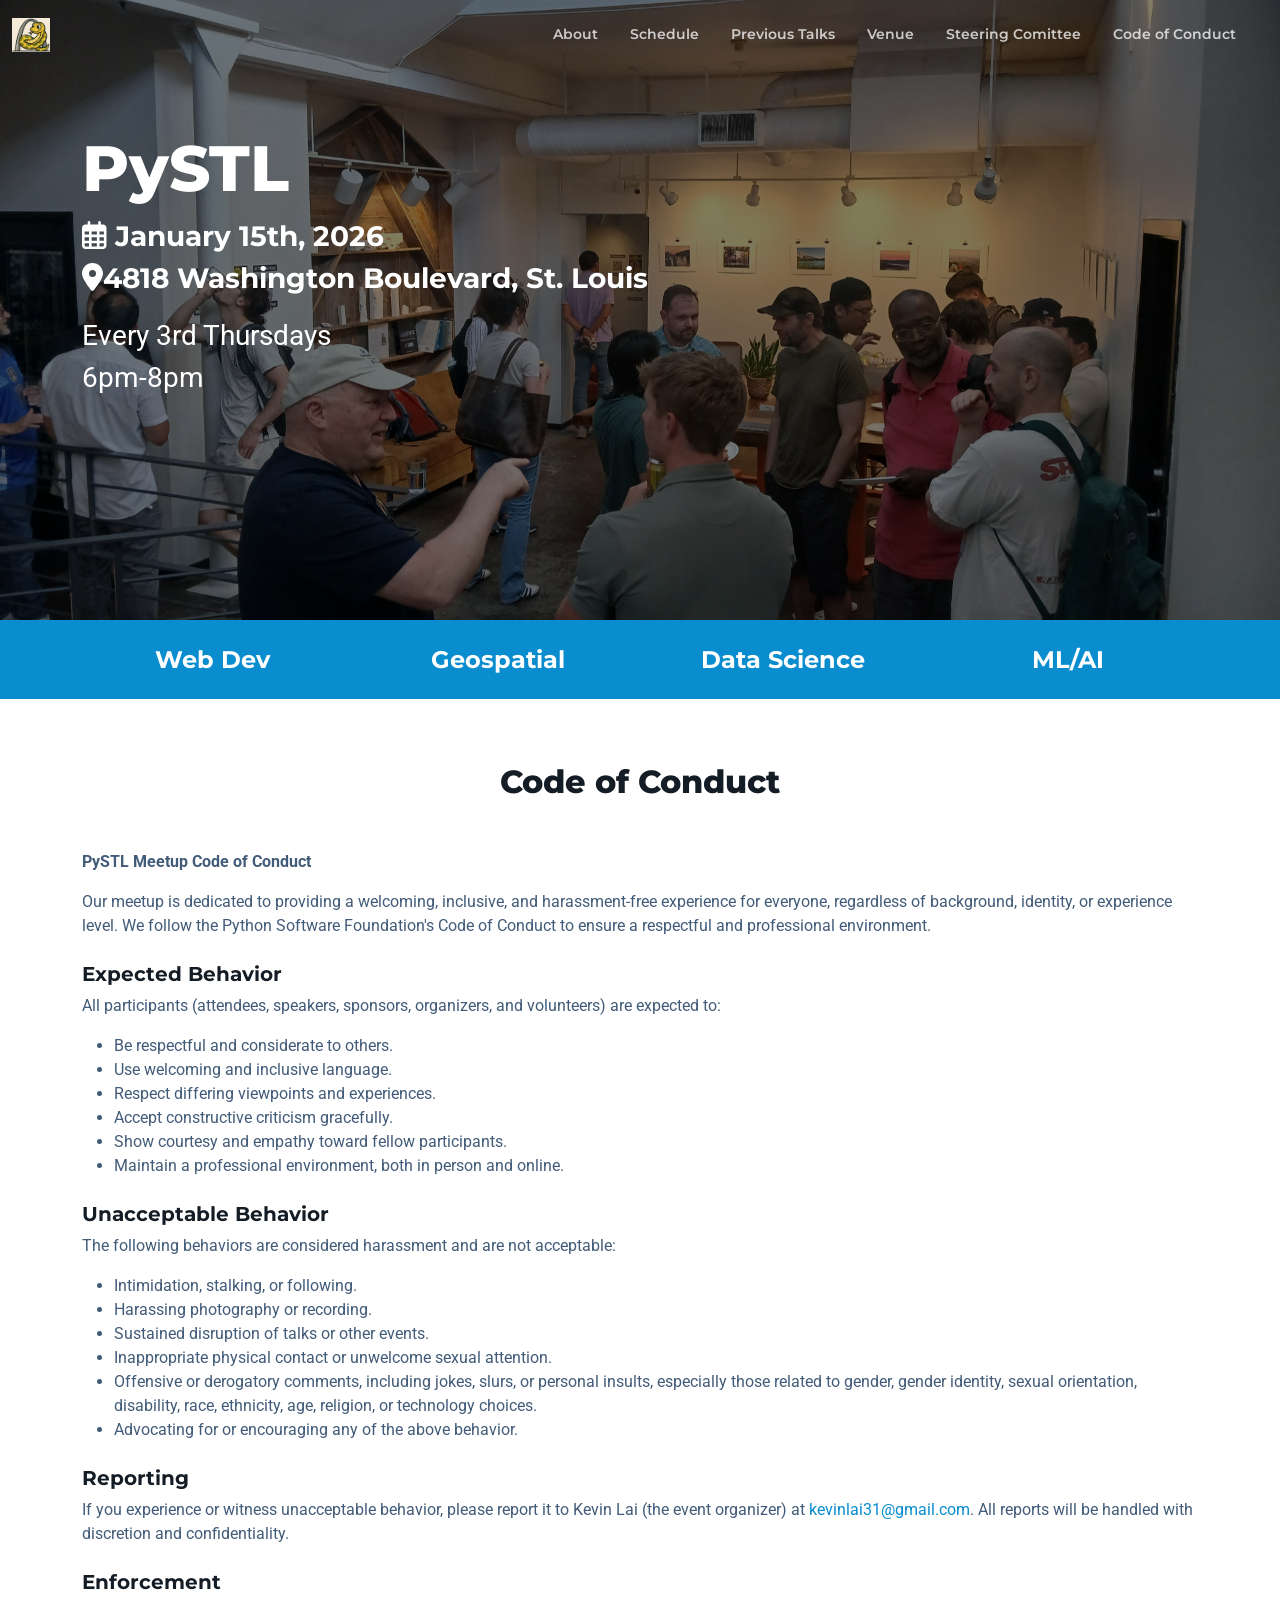
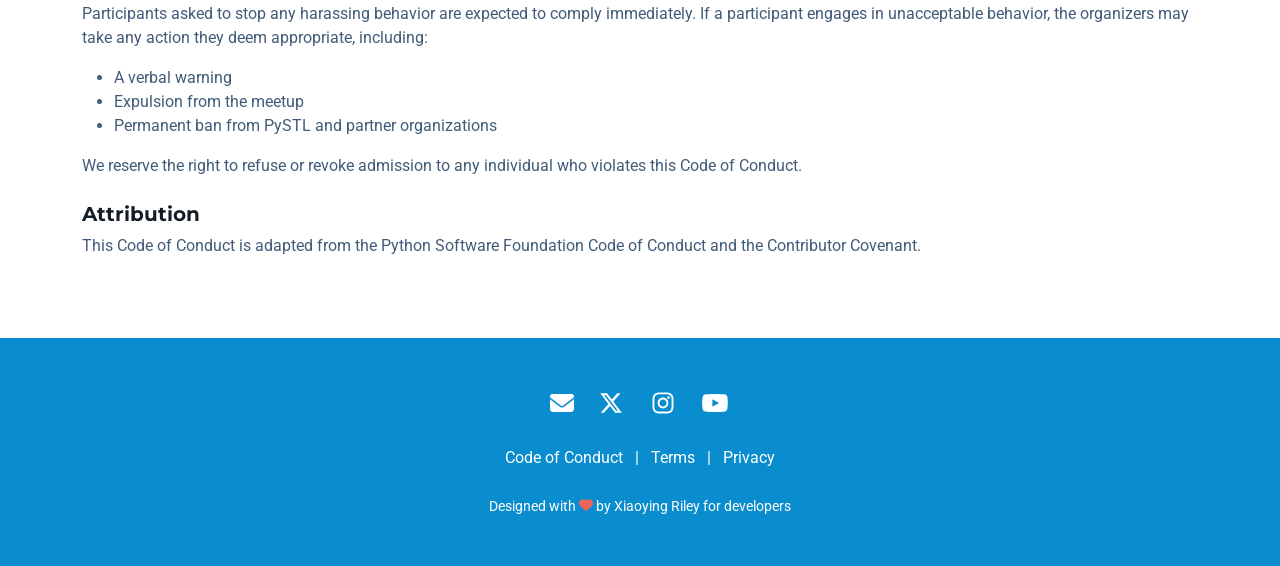
==== code-of-conduct.html @ 805627af "update spekaer" ====
<!DOCTYPE html>
<html lang="en">

<head>
	<title>PySTL - Python Developer Meetup in St. Louis</title>

	<!-- Meta -->
	<meta charset="utf-8">
	<meta http-equiv="X-UA-Compatible" content="IE=edge">
	<meta name="viewport" content="width=device-width, initial-scale=1.0">
	<meta name="description" content="A meetup for Python Developers">
	<meta name="author" content="Kevin Lai">
	<link rel="shortcut icon" href="favicon.png">

	<!-- Google Font -->
	<link href="https://fonts.googleapis.com/css?family=Montserrat:600,700,800|Roboto:300,400,700&display=swap"
		rel="stylesheet">

	<!-- FontAwesome JS-->
	<script defer src="assets/fontawesome/js/all.min.js"></script>

	<!-- Theme CSS -->
	<link id="theme-style" rel="stylesheet" href="assets/css/theme.css">


</head>

<body>
	<header id="header" class="header fixed-top">
		<div class="branding">
			<div class="container-fluid">
				<nav class="main-nav navbar navbar-expand-lg">
					<div class="site-logo"><a class="scrollto" href="#hero-block"><img class="logo-icon"
								src="favicon.png" alt="logo"></a></div>

					<!--<div class="navbar-btn order-lg-2"><a class="btn btn-secondary" href="https://themes.3rdwavemedia.com/bootstrap-templates/startup/devconf-free-bootstrap-4-conference-template-for-tech-conferences-and-events/" target="_blank">Tickets</a></div>-->

					<button class="navbar-toggler" type="button" data-bs-toggle="collapse" data-bs-target="#navigation"
						aria-controls="navigation" aria-expanded="false" aria-label="Toggle navigation">
						<span class="navbar-toggler-icon"></span>
					</button>

					<div id="navigation" class="navbar-collapse collapse  justify-content-lg-end me-lg-3">
						<ul class="nav navbar-nav">
								<li class="nav-item"><a class="nav-link" href=	"./index.html#about-section">About</a></li>
							<li class="nav-item"><a class="nav-link" href="./index.html#schedule-section">Schedule</a></li>
							<li class="nav-item"><a class="nav-link" href="./previous-talks.html">Previous Talks</a></li>
							<li class="nav-item"><a class="nav-link" href="./index.html#venue-section">Venue</a></li>
							<li class="nav-item"><a class="nav-link"
									href="./index.html#steering-committee-section">Steering Comittee</a></li>
							<li class="nav-item"><a class="nav-link" href="./code-of-conduct.html">Code of Conduct</a></li>
						</ul><!--//nav-->
					</div><!--//navabr-collapse-->

				</nav><!--//main-nav-->

			</div><!--//container-->
		</div><!--//branding-->
	</header><!--//header-->

	<div id="hero-block" class="hero-block">
		<div id="hero-carousel" class="hero-carousel carousel slide carousel-fade" data-ride="carousel">
			<div class="carousel-inner">
				<div class="carousel-item-1 carousel-item active">
				</div>
				<div class="carousel-item-2 carousel-item">
				</div>
				<div class="carousel-item-3 carousel-item">
				</div>
			</div>
		</div>
		<script>
			document.addEventListener("DOMContentLoaded", function () {
				function updateActiveCarouselItem() {
					var carouselItem1 = document.querySelector('#hero-carousel .carousel-item-1');
					var carouselItem2 = document.querySelector('#hero-carousel .carousel-item-2');
					var carouselItem3 = document.querySelector('#hero-carousel .carousel-item-3');

					if (window.innerWidth <= 767) {
						// On mobile, set item 2 as active and hide others
						carouselItem1.classList.remove('active');
						carouselItem2.classList.add('active');
						carouselItem3.classList.remove('active');
					} else {
						// On larger screens, set item 1 as active
						carouselItem1.classList.add('active');
						carouselItem2.classList.remove('active');
						carouselItem3.classList.remove('active');
					}
				}

				// Initialize the active item on page load
				updateActiveCarouselItem();

				// Update active item when the window is resized
				window.addEventListener('resize', function () {
					updateActiveCarouselItem();
				});
			});
		</script>
		<div class="hero-block-mask"></div>
		<div class="container">
			<div class="hero-text-block">
				<h1 class="hero-heading mb-2">PySTL</h1>
				<div class="hero-meta mb-3"><i class="far fa-calendar-alt me-2"></i>January 15th, 2026<br /><i
						class="fas fa-map-marker-alt"></i><a style="color: white;" href="https://www.google.com/maps?q=4818+Washington+Boulevard,+St.+Louis" target="_blank">4818 Washington Boulevard, St. Louis</a></div>
				<div class="hero-intro mb-4">Every 3rd Thursdays<br>6pm-8pm</div>
				<!-- <div class="hero-cta"><a class="btn btn-primary btn-lg" href="https://themes.3rdwavemedia.com/bootstrap-templates/startup/devconf-free-bootstrap-4-conference-template-for-tech-conferences-and-events/" target="_blank">Get Tickets</a></div> -->

			</div><!--//hero-text-block-->
		</div><!--//container-->

	</div><!--//hero-block-->

	<div class="stats-block theme-bg-primary text-white py-4 text-center">
		<div class="container">
			<div class="row">
				<div class="col-6 col-md-3 text-sm">
					<div class="item">
						<div class="number" style="font-size:x-large">Web Dev</div>
					</div><!--//item-->
				</div><!--//col-->
				<div class="col-6 col-md-3">
					<div class="item">
						<div class="number" style="font-size:x-large">Geospatial</div>
					</div><!--//item-->
				</div><!--//col-->
				<div class="col-6 col-md-3">
					<div class="item">
						<div class="number" style="font-size:x-large">Data Science</div>
					</div><!--//item-->
				</div><!--//col-->
				<div class="col-6 col-md-3">
					<div class="item">
						<div class="number" style="font-size:x-large">ML/AI</div>
					</div><!--//item-->
				</div><!--//col-->
			</div>
		</div><!--//container-->
	</div><!--//stats-block-->



    <section id="schedule-section" class="schedule-section section">
        <div class="container">
            <h3 class="section-heading text-center mb-5">Code of Conduct</h3>
    
            <div class="code-of-conduct">
                <p><strong>PySTL Meetup Code of Conduct</strong></p>
                <p>Our meetup is dedicated to providing a welcoming, inclusive, and harassment-free experience for everyone, regardless of background, identity, or experience level. We follow the Python Software Foundation's Code of Conduct to ensure a respectful and professional environment.</p>
    
                <h5 class="mt-4">Expected Behavior</h5>
                <p>All participants (attendees, speakers, sponsors, organizers, and volunteers) are expected to:</p>
                <ul>
                    <li>Be respectful and considerate to others.</li>
                    <li>Use welcoming and inclusive language.</li>
                    <li>Respect differing viewpoints and experiences.</li>
                    <li>Accept constructive criticism gracefully.</li>
                    <li>Show courtesy and empathy toward fellow participants.</li>
                    <li>Maintain a professional environment, both in person and online.</li>
                </ul>
    
                <h5 class="mt-4">Unacceptable Behavior</h5>
                <p>The following behaviors are considered harassment and are not acceptable:</p>
                <ul>
                    <li>Intimidation, stalking, or following.</li>
                    <li>Harassing photography or recording.</li>
                    <li>Sustained disruption of talks or other events.</li>
                    <li>Inappropriate physical contact or unwelcome sexual attention.</li>
                    <li>Offensive or derogatory comments, including jokes, slurs, or personal insults, especially those related to gender, gender identity, sexual orientation, disability, race, ethnicity, age, religion, or technology choices.</li>
                    <li>Advocating for or encouraging any of the above behavior.</li>
                </ul>
    
                <h5 class="mt-4">Reporting</h5>
                <p>If you experience or witness unacceptable behavior, please report it to Kevin Lai (the event organizer) at <a href="mailto:kevinlai31@gmail.com">kevinlai31@gmail.com</a>. All reports will be handled with discretion and confidentiality.</p>
    
                <h5 class="mt-4">Enforcement</h5>
                <p>Participants asked to stop any harassing behavior are expected to comply immediately. If a participant engages in unacceptable behavior, the organizers may take any action they deem appropriate, including:</p>
                <ul>
                    <li>A verbal warning</li>
                    <li>Expulsion from the meetup</li>
                    <li>Permanent ban from PySTL and partner organizations</li>
                </ul>
                <p>We reserve the right to refuse or revoke admission to any individual who violates this Code of Conduct.</p>
    
                <h5 class="mt-4">Attribution</h5>
                <p>This Code of Conduct is adapted from the Python Software Foundation Code of Conduct and the Contributor Covenant.</p>
            </div>
        </div>
    </section>
    


	<footer class="footer py-5 theme-bg-primary">
		<div class="container text-center">

			<ul class="social-list list-inline mb-4">
				<li class="list-inline-item me-3"><a href="#"><i class="fas fa-envelope"></i></a></li>
				<li class="list-inline-item me-3"><a href="#"><i class="fa-brands fa-x-twitter fa-fw"></i></a></li>
				<li class="list-inline-item me-3"><a href="#"><i class="fa-brands fa-instagram fa-fw"></i></a></li>
				<li class="list-inline-item me-0"><a href="#"><i class="fa-brands fa-youtube fa-fw"></i></a></li>
			</ul><!--//social-list-->


			<ul class="footer-links list-inline mx-auto mb-4">
				<li class="list-inline-item"><a href="./code-of-conduct.html">Code of Conduct</a></li>
				<li class="list-inline-item">|</li>
				<li class="list-inline-item"><a href="#">Terms</a></li>
				<li class="list-inline-item">|</li>
				<li class="list-inline-item me-0"><a href="#">Privacy</a></li>
			</ul><!--//footer-link-->

			<!--/* This template is free as long as you keep the footer attribution link. If you'd like to use the template without the attribution link, you can buy the commercial license via our website: themes.3rdwavemedia.com Thank you for your support. :) */-->
			<small class="copyright">Designed with <i class="fas fa-heart" style="color: #EC645E;"></i> by <a
					href="http://themes.3rdwavemedia.com" target="_blank">Xiaoying Riley</a> for developers</small>

		</div><!--//container-->
	</footer>

	<!-- Modal Speaker -->
	<div class="modal modal-speaker modal-speaker-1" id="modal-speaker-1" tabindex="-1" role="dialog"
		aria-labelledby="speaker-1-ModalLabel" aria-hidden="true">
		<div class="modal-dialog">
			<div class="modal-content">
				<div class="modal-header">
					<button type="button" class="btn-close" data-bs-dismiss="modal" aria-hidden="true">&times;</button>
					<h4 id="speaker-1-ModalLabel" class="modal-title sr-only">David Hoover</h4>
				</div>
				<div class="modal-body p-0">
					<div class="theme-bg-light p-5">
						<div class="row">
							<div class="col-12 col-md-auto text-center">
								<img class="profile-image mb-3 mb-md-0 me-md-4 rounded-circle mx-auto"
									src="assets/images/speakers/ScottAnderson.jpg" alt="" />
							</div>
							<div class="col text-center text-md-start mx-auto">
								<h2 class="name mb-2">Scott Anderson</h2>
								<div class="meta">Principle Data Engineer</div>
								<div class="meta mb-2">Slalom</div>
								<ul class="social-list list-inline mb-0">
									<li class="list-inline-item"><a
											href="https://www.linkedin.com/in/scott-anderson-cfa/"><i
												class="fa-brands fa-linkedin-in fa-fw"></i></a></li>
								</ul><!--//social-list-->
							</div><!--//col-->
						</div><!--//row-->
					</div>
					<div class="desc p-4 p-lg-5">
						<p>Scott Anderson is a Data Engineer at Slalom. When Scott isn't at programming meetups, he is hanging out with his wife.</p>
					</div>
				</div><!--//modal-body-->
			</div><!--//modal-content-->
		</div><!--//modal-dialog-->
	</div><!--//modal-->

	<!-- Javascript -->
	<script src="assets/plugins/popper.min.js"></script>
	<script src="assets/plugins/bootstrap/js/bootstrap.min.js"></script>
	<script src="assets/plugins/smoothscroll.min.js"></script>
	<script src="assets/plugins/gumshoe/gumshoe.polyfills.min.js"></script>
	<script src="assets/js/main.js"></script>
</body>
</html>
---- assets/css/theme.css ----
@charset "UTF-8";
/*************************** Theme Colours****************************/
/*************************** Variables Section. *****************************/
/* Override BS5 sass color */
/*************************** Import Bootstrap  *****************************/
/*!
 * Bootstrap  v5.3.3 (https://getbootstrap.com/)
 * Copyright 2011-2024 The Bootstrap Authors
 * Licensed under MIT (https://github.com/twbs/bootstrap/blob/main/LICENSE)
 */
:root,
[data-bs-theme=light] {
  --bs-blue: #0d6efd;
  --bs-indigo: #6610f2;
  --bs-purple: #6f42c1;
  --bs-pink: #d63384;
  --bs-red: #dc3545;
  --bs-orange: #fd7e14;
  --bs-yellow: #ffc107;
  --bs-green: #198754;
  --bs-teal: #20c997;
  --bs-cyan: #0dcaf0;
  --bs-black: #000;
  --bs-white: #fff;
  --bs-gray: rgb(143.0263157895, 167.2368421053, 194.4736842105);
  --bs-gray-dark: rgb(82.6315789474, 115.6842105263, 152.8684210526);
  --bs-gray-100: white;
  --bs-gray-200: rgb(225.7894736842, 232.1052631579, 239.2105263158);
  --bs-gray-300: rgb(209.2368421053, 219.1315789474, 230.2631578947);
  --bs-gray-400: rgb(192.6842105263, 206.1578947368, 221.3157894737);
  --bs-gray-500: rgb(176.1315789474, 193.1842105263, 212.3684210526);
  --bs-gray-600: rgb(143.0263157895, 167.2368421053, 194.4736842105);
  --bs-gray-700: rgb(109.9210526316, 141.2894736842, 176.5789473684);
  --bs-gray-800: rgb(82.6315789474, 115.6842105263, 152.8684210526);
  --bs-gray-900: #141c25;
  --bs-primary: #098dcf;
  --bs-secondary: rgb(64.7368421053, 90.6315789474, 119.7631578947);
  --bs-success: #198754;
  --bs-info: #0dcaf0;
  --bs-warning: #ffc107;
  --bs-danger: #dc3545;
  --bs-light: white;
  --bs-dark: #141c25;
  --bs-primary-rgb: 9, 141, 207;
  --bs-secondary-rgb: 65, 91, 120;
  --bs-success-rgb: 25, 135, 84;
  --bs-info-rgb: 13, 202, 240;
  --bs-warning-rgb: 255, 193, 7;
  --bs-danger-rgb: 220, 53, 69;
  --bs-light-rgb: 255, 255, 255;
  --bs-dark-rgb: 20, 28, 37;
  --bs-primary-text-emphasis: rgb(3.6, 56.4, 82.8);
  --bs-secondary-text-emphasis: rgb(25.8947368421, 36.2526315789, 47.9052631579);
  --bs-success-text-emphasis: rgb(10, 54, 33.6);
  --bs-info-text-emphasis: rgb(5.2, 80.8, 96);
  --bs-warning-text-emphasis: rgb(102, 77.2, 2.8);
  --bs-danger-text-emphasis: rgb(88, 21.2, 27.6);
  --bs-light-text-emphasis: rgb(109.9210526316, 141.2894736842, 176.5789473684);
  --bs-dark-text-emphasis: rgb(109.9210526316, 141.2894736842, 176.5789473684);
  --bs-primary-bg-subtle: rgb(205.8, 232.2, 245.4);
  --bs-secondary-bg-subtle: rgb(216.9473684211, 222.1263157895, 227.9526315789);
  --bs-success-bg-subtle: rgb(209, 231, 220.8);
  --bs-info-bg-subtle: rgb(206.6, 244.4, 252);
  --bs-warning-bg-subtle: rgb(255, 242.6, 205.4);
  --bs-danger-bg-subtle: rgb(248, 214.6, 217.8);
  --bs-light-bg-subtle: white;
  --bs-dark-bg-subtle: rgb(192.6842105263, 206.1578947368, 221.3157894737);
  --bs-primary-border-subtle: rgb(156.6, 209.4, 235.8);
  --bs-secondary-border-subtle: rgb(178.8947368421, 189.2526315789, 200.9052631579);
  --bs-success-border-subtle: rgb(163, 207, 186.6);
  --bs-info-border-subtle: rgb(158.2, 233.8, 249);
  --bs-warning-border-subtle: rgb(255, 230.2, 155.8);
  --bs-danger-border-subtle: rgb(241, 174.2, 180.6);
  --bs-light-border-subtle: rgb(225.7894736842, 232.1052631579, 239.2105263158);
  --bs-dark-border-subtle: rgb(176.1315789474, 193.1842105263, 212.3684210526);
  --bs-white-rgb: 255, 255, 255;
  --bs-black-rgb: 0, 0, 0;
  --bs-font-sans-serif: system-ui, -apple-system, "Segoe UI", Roboto, "Helvetica Neue", "Noto Sans", "Liberation Sans", Arial, sans-serif, "Apple Color Emoji", "Segoe UI Emoji", "Segoe UI Symbol", "Noto Color Emoji";
  --bs-font-monospace: SFMono-Regular, Menlo, Monaco, Consolas, "Liberation Mono", "Courier New", monospace;
  --bs-gradient: linear-gradient(180deg, rgba(255, 255, 255, 0.15), rgba(255, 255, 255, 0));
  --bs-body-font-family: var(--bs-font-sans-serif);
  --bs-body-font-size: 1rem;
  --bs-body-font-weight: 400;
  --bs-body-line-height: 1.5;
  --bs-body-color: #141c25;
  --bs-body-color-rgb: 20, 28, 37;
  --bs-body-bg: #fff;
  --bs-body-bg-rgb: 255, 255, 255;
  --bs-emphasis-color: #000;
  --bs-emphasis-color-rgb: 0, 0, 0;
  --bs-secondary-color: rgba(20, 28, 37, 0.75);
  --bs-secondary-color-rgb: 20, 28, 37;
  --bs-secondary-bg: rgb(225.7894736842, 232.1052631579, 239.2105263158);
  --bs-secondary-bg-rgb: 226, 232, 239;
  --bs-tertiary-color: rgba(20, 28, 37, 0.5);
  --bs-tertiary-color-rgb: 20, 28, 37;
  --bs-tertiary-bg: white;
  --bs-tertiary-bg-rgb: 255, 255, 255;
  --bs-heading-color: inherit;
  --bs-link-color: #098dcf;
  --bs-link-color-rgb: 9, 141, 207;
  --bs-link-decoration: underline;
  --bs-link-hover-color: rgb(7.2, 112.8, 165.6);
  --bs-link-hover-color-rgb: 7, 113, 166;
  --bs-code-color: #d63384;
  --bs-highlight-color: #141c25;
  --bs-highlight-bg: rgb(255, 242.6, 205.4);
  --bs-border-width: 1px;
  --bs-border-style: solid;
  --bs-border-color: rgb(209.2368421053, 219.1315789474, 230.2631578947);
  --bs-border-color-translucent: rgba(0, 0, 0, 0.175);
  --bs-border-radius: 0.375rem;
  --bs-border-radius-sm: 0.25rem;
  --bs-border-radius-lg: 0.5rem;
  --bs-border-radius-xl: 1rem;
  --bs-border-radius-xxl: 2rem;
  --bs-border-radius-2xl: var(--bs-border-radius-xxl);
  --bs-border-radius-pill: 50rem;
  --bs-box-shadow: 0 0.5rem 1rem rgba(0, 0, 0, 0.15);
  --bs-box-shadow-sm: 0 0.125rem 0.25rem rgba(0, 0, 0, 0.075);
  --bs-box-shadow-lg: 0 1rem 3rem rgba(0, 0, 0, 0.175);
  --bs-box-shadow-inset: inset 0 1px 2px rgba(0, 0, 0, 0.075);
  --bs-focus-ring-width: 0.25rem;
  --bs-focus-ring-opacity: 0.25;
  --bs-focus-ring-color: rgba(9, 141, 207, 0.25);
  --bs-form-valid-color: #198754;
  --bs-form-valid-border-color: #198754;
  --bs-form-invalid-color: #dc3545;
  --bs-form-invalid-border-color: #dc3545;
}

[data-bs-theme=dark] {
  color-scheme: dark;
  --bs-body-color: rgb(209.2368421053, 219.1315789474, 230.2631578947);
  --bs-body-color-rgb: 209, 219, 230;
  --bs-body-bg: #141c25;
  --bs-body-bg-rgb: 20, 28, 37;
  --bs-emphasis-color: #fff;
  --bs-emphasis-color-rgb: 255, 255, 255;
  --bs-secondary-color: rgba(209.2368421053, 219.1315789474, 230.2631578947, 0.75);
  --bs-secondary-color-rgb: 209, 219, 230;
  --bs-secondary-bg: rgb(82.6315789474, 115.6842105263, 152.8684210526);
  --bs-secondary-bg-rgb: 83, 116, 153;
  --bs-tertiary-color: rgba(209.2368421053, 219.1315789474, 230.2631578947, 0.5);
  --bs-tertiary-color-rgb: 209, 219, 230;
  --bs-tertiary-bg: rgb(51.3157894737, 71.8421052632, 94.9342105263);
  --bs-tertiary-bg-rgb: 51, 72, 95;
  --bs-primary-text-emphasis: rgb(107.4, 186.6, 226.2);
  --bs-secondary-text-emphasis: rgb(140.8421052632, 156.3789473684, 173.8578947368);
  --bs-success-text-emphasis: rgb(117, 183, 152.4);
  --bs-info-text-emphasis: rgb(109.8, 223.2, 246);
  --bs-warning-text-emphasis: rgb(255, 217.8, 106.2);
  --bs-danger-text-emphasis: rgb(234, 133.8, 143.4);
  --bs-light-text-emphasis: white;
  --bs-dark-text-emphasis: rgb(209.2368421053, 219.1315789474, 230.2631578947);
  --bs-primary-bg-subtle: rgb(1.8, 28.2, 41.4);
  --bs-secondary-bg-subtle: rgb(12.9473684211, 18.1263157895, 23.9526315789);
  --bs-success-bg-subtle: rgb(5, 27, 16.8);
  --bs-info-bg-subtle: rgb(2.6, 40.4, 48);
  --bs-warning-bg-subtle: rgb(51, 38.6, 1.4);
  --bs-danger-bg-subtle: rgb(44, 10.6, 13.8);
  --bs-light-bg-subtle: rgb(82.6315789474, 115.6842105263, 152.8684210526);
  --bs-dark-bg-subtle: rgb(41.3157894737, 57.8421052632, 76.4342105263);
  --bs-primary-border-subtle: rgb(5.4, 84.6, 124.2);
  --bs-secondary-border-subtle: rgb(38.8421052632, 54.3789473684, 71.8578947368);
  --bs-success-border-subtle: rgb(15, 81, 50.4);
  --bs-info-border-subtle: rgb(7.8, 121.2, 144);
  --bs-warning-border-subtle: rgb(153, 115.8, 4.2);
  --bs-danger-border-subtle: rgb(132, 31.8, 41.4);
  --bs-light-border-subtle: rgb(109.9210526316, 141.2894736842, 176.5789473684);
  --bs-dark-border-subtle: rgb(82.6315789474, 115.6842105263, 152.8684210526);
  --bs-heading-color: inherit;
  --bs-link-color: rgb(107.4, 186.6, 226.2);
  --bs-link-hover-color: rgb(136.92, 200.28, 231.96);
  --bs-link-color-rgb: 107, 187, 226;
  --bs-link-hover-color-rgb: 137, 200, 232;
  --bs-code-color: rgb(230.4, 132.6, 181.2);
  --bs-highlight-color: rgb(209.2368421053, 219.1315789474, 230.2631578947);
  --bs-highlight-bg: rgb(102, 77.2, 2.8);
  --bs-border-color: rgb(109.9210526316, 141.2894736842, 176.5789473684);
  --bs-border-color-translucent: rgba(255, 255, 255, 0.15);
  --bs-form-valid-color: rgb(117, 183, 152.4);
  --bs-form-valid-border-color: rgb(117, 183, 152.4);
  --bs-form-invalid-color: rgb(234, 133.8, 143.4);
  --bs-form-invalid-border-color: rgb(234, 133.8, 143.4);
}

*,
*::before,
*::after {
  box-sizing: border-box;
}

@media (prefers-reduced-motion: no-preference) {
  :root {
    scroll-behavior: smooth;
  }
}

body {
  margin: 0;
  font-family: var(--bs-body-font-family);
  font-size: var(--bs-body-font-size);
  font-weight: var(--bs-body-font-weight);
  line-height: var(--bs-body-line-height);
  color: var(--bs-body-color);
  text-align: var(--bs-body-text-align);
  background-color: var(--bs-body-bg);
  -webkit-text-size-adjust: 100%;
  -webkit-tap-highlight-color: rgba(0, 0, 0, 0);
}

hr {
  margin: 1rem 0;
  color: inherit;
  border: 0;
  border-top: var(--bs-border-width) solid;
  opacity: 0.25;
}

h6, .h6, h5, .h5, h4, .h4, h3, .h3, h2, .h2, h1, .h1 {
  margin-top: 0;
  margin-bottom: 0.5rem;
  font-weight: 500;
  line-height: 1.2;
  color: var(--bs-heading-color);
}

h1, .h1 {
  font-size: calc(1.375rem + 1.5vw);
}
@media (min-width: 1200px) {
  h1, .h1 {
    font-size: 2.5rem;
  }
}

h2, .h2 {
  font-size: calc(1.325rem + 0.9vw);
}
@media (min-width: 1200px) {
  h2, .h2 {
    font-size: 2rem;
  }
}

h3, .h3 {
  font-size: calc(1.3rem + 0.6vw);
}
@media (min-width: 1200px) {
  h3, .h3 {
    font-size: 1.75rem;
  }
}

h4, .h4 {
  font-size: calc(1.275rem + 0.3vw);
}
@media (min-width: 1200px) {
  h4, .h4 {
    font-size: 1.5rem;
  }
}

h5, .h5 {
  font-size: 1.25rem;
}

h6, .h6 {
  font-size: 1rem;
}

p {
  margin-top: 0;
  margin-bottom: 1rem;
}

abbr[title] {
  text-decoration: underline dotted;
  cursor: help;
  text-decoration-skip-ink: none;
}

address {
  margin-bottom: 1rem;
  font-style: normal;
  line-height: inherit;
}

ol,
ul {
  padding-left: 2rem;
}

ol,
ul,
dl {
  margin-top: 0;
  margin-bottom: 1rem;
}

ol ol,
ul ul,
ol ul,
ul ol {
  margin-bottom: 0;
}

dt {
  font-weight: 700;
}

dd {
  margin-bottom: 0.5rem;
  margin-left: 0;
}

blockquote {
  margin: 0 0 1rem;
}

b,
strong {
  font-weight: bolder;
}

small, .small {
  font-size: 0.875em;
}

mark, .mark {
  padding: 0.1875em;
  color: var(--bs-highlight-color);
  background-color: var(--bs-highlight-bg);
}

sub,
sup {
  position: relative;
  font-size: 0.75em;
  line-height: 0;
  vertical-align: baseline;
}

sub {
  bottom: -0.25em;
}

sup {
  top: -0.5em;
}

a {
  color: rgba(var(--bs-link-color-rgb), var(--bs-link-opacity, 1));
  text-decoration: underline;
}
a:hover {
  --bs-link-color-rgb: var(--bs-link-hover-color-rgb);
}

a:not([href]):not([class]), a:not([href]):not([class]):hover {
  color: inherit;
  text-decoration: none;
}

pre,
code,
kbd,
samp {
  font-family: var(--bs-font-monospace);
  font-size: 1em;
}

pre {
  display: block;
  margin-top: 0;
  margin-bottom: 1rem;
  overflow: auto;
  font-size: 0.875em;
}
pre code {
  font-size: inherit;
  color: inherit;
  word-break: normal;
}

code {
  font-size: 0.875em;
  color: var(--bs-code-color);
  word-wrap: break-word;
}
a > code {
  color: inherit;
}

kbd {
  padding: 0.1875rem 0.375rem;
  font-size: 0.875em;
  color: var(--bs-body-bg);
  background-color: var(--bs-body-color);
  border-radius: 0.25rem;
}
kbd kbd {
  padding: 0;
  font-size: 1em;
}

figure {
  margin: 0 0 1rem;
}

img,
svg {
  vertical-align: middle;
}

table {
  caption-side: bottom;
  border-collapse: collapse;
}

caption {
  padding-top: 0.5rem;
  padding-bottom: 0.5rem;
  color: var(--bs-secondary-color);
  text-align: left;
}

th {
  text-align: inherit;
  text-align: -webkit-match-parent;
}

thead,
tbody,
tfoot,
tr,
td,
th {
  border-color: inherit;
  border-style: solid;
  border-width: 0;
}

label {
  display: inline-block;
}

button {
  border-radius: 0;
}

button:focus:not(:focus-visible) {
  outline: 0;
}

input,
button,
select,
optgroup,
textarea {
  margin: 0;
  font-family: inherit;
  font-size: inherit;
  line-height: inherit;
}

button,
select {
  text-transform: none;
}

[role=button] {
  cursor: pointer;
}

select {
  word-wrap: normal;
}
select:disabled {
  opacity: 1;
}

[list]:not([type=date]):not([type=datetime-local]):not([type=month]):not([type=week]):not([type=time])::-webkit-calendar-picker-indicator {
  display: none !important;
}

button,
[type=button],
[type=reset],
[type=submit] {
  -webkit-appearance: button;
}
button:not(:disabled),
[type=button]:not(:disabled),
[type=reset]:not(:disabled),
[type=submit]:not(:disabled) {
  cursor: pointer;
}

::-moz-focus-inner {
  padding: 0;
  border-style: none;
}

textarea {
  resize: vertical;
}

fieldset {
  min-width: 0;
  padding: 0;
  margin: 0;
  border: 0;
}

legend {
  float: left;
  width: 100%;
  padding: 0;
  margin-bottom: 0.5rem;
  font-size: calc(1.275rem + 0.3vw);
  line-height: inherit;
}
@media (min-width: 1200px) {
  legend {
    font-size: 1.5rem;
  }
}
legend + * {
  clear: left;
}

::-webkit-datetime-edit-fields-wrapper,
::-webkit-datetime-edit-text,
::-webkit-datetime-edit-minute,
::-webkit-datetime-edit-hour-field,
::-webkit-datetime-edit-day-field,
::-webkit-datetime-edit-month-field,
::-webkit-datetime-edit-year-field {
  padding: 0;
}

::-webkit-inner-spin-button {
  height: auto;
}

[type=search] {
  -webkit-appearance: textfield;
  outline-offset: -2px;
}

/* rtl:raw:
[type="tel"],
[type="url"],
[type="email"],
[type="number"] {
  direction: ltr;
}
*/
::-webkit-search-decoration {
  -webkit-appearance: none;
}

::-webkit-color-swatch-wrapper {
  padding: 0;
}

::file-selector-button {
  font: inherit;
  -webkit-appearance: button;
}

output {
  display: inline-block;
}

iframe {
  border: 0;
}

summary {
  display: list-item;
  cursor: pointer;
}

progress {
  vertical-align: baseline;
}

[hidden] {
  display: none !important;
}

.lead {
  font-size: 1.25rem;
  font-weight: 300;
}

.display-1 {
  font-size: calc(1.625rem + 4.5vw);
  font-weight: 300;
  line-height: 1.2;
}
@media (min-width: 1200px) {
  .display-1 {
    font-size: 5rem;
  }
}

.display-2 {
  font-size: calc(1.575rem + 3.9vw);
  font-weight: 300;
  line-height: 1.2;
}
@media (min-width: 1200px) {
  .display-2 {
    font-size: 4.5rem;
  }
}

.display-3 {
  font-size: calc(1.525rem + 3.3vw);
  font-weight: 300;
  line-height: 1.2;
}
@media (min-width: 1200px) {
  .display-3 {
    font-size: 4rem;
  }
}

.display-4 {
  font-size: calc(1.475rem + 2.7vw);
  font-weight: 300;
  line-height: 1.2;
}
@media (min-width: 1200px) {
  .display-4 {
    font-size: 3.5rem;
  }
}

.display-5 {
  font-size: calc(1.425rem + 2.1vw);
  font-weight: 300;
  line-height: 1.2;
}
@media (min-width: 1200px) {
  .display-5 {
    font-size: 3rem;
  }
}

.display-6 {
  font-size: calc(1.375rem + 1.5vw);
  font-weight: 300;
  line-height: 1.2;
}
@media (min-width: 1200px) {
  .display-6 {
    font-size: 2.5rem;
  }
}

.list-unstyled {
  padding-left: 0;
  list-style: none;
}

.list-inline {
  padding-left: 0;
  list-style: none;
}

.list-inline-item {
  display: inline-block;
}
.list-inline-item:not(:last-child) {
  margin-right: 0.5rem;
}

.initialism {
  font-size: 0.875em;
  text-transform: uppercase;
}

.blockquote {
  margin-bottom: 1rem;
  font-size: 1.25rem;
}
.blockquote > :last-child {
  margin-bottom: 0;
}

.blockquote-footer {
  margin-top: -1rem;
  margin-bottom: 1rem;
  font-size: 0.875em;
  color: rgb(143.0263157895, 167.2368421053, 194.4736842105);
}
.blockquote-footer::before {
  content: "— ";
}

.img-fluid {
  max-width: 100%;
  height: auto;
}

.img-thumbnail {
  padding: 0.25rem;
  background-color: var(--bs-body-bg);
  border: var(--bs-border-width) solid var(--bs-border-color);
  border-radius: var(--bs-border-radius);
  max-width: 100%;
  height: auto;
}

.figure {
  display: inline-block;
}

.figure-img {
  margin-bottom: 0.5rem;
  line-height: 1;
}

.figure-caption {
  font-size: 0.875em;
  color: var(--bs-secondary-color);
}

.container,
.container-fluid,
.container-xxl,
.container-xl,
.container-lg,
.container-md,
.container-sm {
  --bs-gutter-x: 1.5rem;
  --bs-gutter-y: 0;
  width: 100%;
  padding-right: calc(var(--bs-gutter-x) * 0.5);
  padding-left: calc(var(--bs-gutter-x) * 0.5);
  margin-right: auto;
  margin-left: auto;
}

@media (min-width: 576px) {
  .container-sm, .container {
    max-width: 540px;
  }
}
@media (min-width: 768px) {
  .container-md, .container-sm, .container {
    max-width: 720px;
  }
}
@media (min-width: 992px) {
  .container-lg, .container-md, .container-sm, .container {
    max-width: 960px;
  }
}
@media (min-width: 1200px) {
  .container-xl, .container-lg, .container-md, .container-sm, .container {
    max-width: 1140px;
  }
}
@media (min-width: 1400px) {
  .container-xxl, .container-xl, .container-lg, .container-md, .container-sm, .container {
    max-width: 1320px;
  }
}
:root {
  --bs-breakpoint-xs: 0;
  --bs-breakpoint-sm: 576px;
  --bs-breakpoint-md: 768px;
  --bs-breakpoint-lg: 992px;
  --bs-breakpoint-xl: 1200px;
  --bs-breakpoint-xxl: 1400px;
}

.row {
  --bs-gutter-x: 1.5rem;
  --bs-gutter-y: 0;
  display: flex;
  flex-wrap: wrap;
  margin-top: calc(-1 * var(--bs-gutter-y));
  margin-right: calc(-0.5 * var(--bs-gutter-x));
  margin-left: calc(-0.5 * var(--bs-gutter-x));
}
.row > * {
  flex-shrink: 0;
  width: 100%;
  max-width: 100%;
  padding-right: calc(var(--bs-gutter-x) * 0.5);
  padding-left: calc(var(--bs-gutter-x) * 0.5);
  margin-top: var(--bs-gutter-y);
}

.col {
  flex: 1 0 0%;
}

.row-cols-auto > * {
  flex: 0 0 auto;
  width: auto;
}

.row-cols-1 > * {
  flex: 0 0 auto;
  width: 100%;
}

.row-cols-2 > * {
  flex: 0 0 auto;
  width: 50%;
}

.row-cols-3 > * {
  flex: 0 0 auto;
  width: 33.33333333%;
}

.row-cols-4 > * {
  flex: 0 0 auto;
  width: 25%;
}

.row-cols-5 > * {
  flex: 0 0 auto;
  width: 20%;
}

.row-cols-6 > * {
  flex: 0 0 auto;
  width: 16.66666667%;
}

.col-auto {
  flex: 0 0 auto;
  width: auto;
}

.col-1 {
  flex: 0 0 auto;
  width: 8.33333333%;
}

.col-2 {
  flex: 0 0 auto;
  width: 16.66666667%;
}

.col-3 {
  flex: 0 0 auto;
  width: 25%;
}

.col-4 {
  flex: 0 0 auto;
  width: 33.33333333%;
}

.col-5 {
  flex: 0 0 auto;
  width: 41.66666667%;
}

.col-6 {
  flex: 0 0 auto;
  width: 50%;
}

.col-7 {
  flex: 0 0 auto;
  width: 58.33333333%;
}

.col-8 {
  flex: 0 0 auto;
  width: 66.66666667%;
}

.col-9 {
  flex: 0 0 auto;
  width: 75%;
}

.col-10 {
  flex: 0 0 auto;
  width: 83.33333333%;
}

.col-11 {
  flex: 0 0 auto;
  width: 91.66666667%;
}

.col-12 {
  flex: 0 0 auto;
  width: 100%;
}

.offset-1 {
  margin-left: 8.33333333%;
}

.offset-2 {
  margin-left: 16.66666667%;
}

.offset-3 {
  margin-left: 25%;
}

.offset-4 {
  margin-left: 33.33333333%;
}

.offset-5 {
  margin-left: 41.66666667%;
}

.offset-6 {
  margin-left: 50%;
}

.offset-7 {
  margin-left: 58.33333333%;
}

.offset-8 {
  margin-left: 66.66666667%;
}

.offset-9 {
  margin-left: 75%;
}

.offset-10 {
  margin-left: 83.33333333%;
}

.offset-11 {
  margin-left: 91.66666667%;
}

.g-0,
.gx-0 {
  --bs-gutter-x: 0;
}

.g-0,
.gy-0 {
  --bs-gutter-y: 0;
}

.g-1,
.gx-1 {
  --bs-gutter-x: 0.25rem;
}

.g-1,
.gy-1 {
  --bs-gutter-y: 0.25rem;
}

.g-2,
.gx-2 {
  --bs-gutter-x: 0.5rem;
}

.g-2,
.gy-2 {
  --bs-gutter-y: 0.5rem;
}

.g-3,
.gx-3 {
  --bs-gutter-x: 1rem;
}

.g-3,
.gy-3 {
  --bs-gutter-y: 1rem;
}

.g-4,
.gx-4 {
  --bs-gutter-x: 1.5rem;
}

.g-4,
.gy-4 {
  --bs-gutter-y: 1.5rem;
}

.g-5,
.gx-5 {
  --bs-gutter-x: 3rem;
}

.g-5,
.gy-5 {
  --bs-gutter-y: 3rem;
}

@media (min-width: 576px) {
  .col-sm {
    flex: 1 0 0%;
  }
  .row-cols-sm-auto > * {
    flex: 0 0 auto;
    width: auto;
  }
  .row-cols-sm-1 > * {
    flex: 0 0 auto;
    width: 100%;
  }
  .row-cols-sm-2 > * {
    flex: 0 0 auto;
    width: 50%;
  }
  .row-cols-sm-3 > * {
    flex: 0 0 auto;
    width: 33.33333333%;
  }
  .row-cols-sm-4 > * {
    flex: 0 0 auto;
    width: 25%;
  }
  .row-cols-sm-5 > * {
    flex: 0 0 auto;
    width: 20%;
  }
  .row-cols-sm-6 > * {
    flex: 0 0 auto;
    width: 16.66666667%;
  }
  .col-sm-auto {
    flex: 0 0 auto;
    width: auto;
  }
  .col-sm-1 {
    flex: 0 0 auto;
    width: 8.33333333%;
  }
  .col-sm-2 {
    flex: 0 0 auto;
    width: 16.66666667%;
  }
  .col-sm-3 {
    flex: 0 0 auto;
    width: 25%;
  }
  .col-sm-4 {
    flex: 0 0 auto;
    width: 33.33333333%;
  }
  .col-sm-5 {
    flex: 0 0 auto;
    width: 41.66666667%;
  }
  .col-sm-6 {
    flex: 0 0 auto;
    width: 50%;
  }
  .col-sm-7 {
    flex: 0 0 auto;
    width: 58.33333333%;
  }
  .col-sm-8 {
    flex: 0 0 auto;
    width: 66.66666667%;
  }
  .col-sm-9 {
    flex: 0 0 auto;
    width: 75%;
  }
  .col-sm-10 {
    flex: 0 0 auto;
    width: 83.33333333%;
  }
  .col-sm-11 {
    flex: 0 0 auto;
    width: 91.66666667%;
  }
  .col-sm-12 {
    flex: 0 0 auto;
    width: 100%;
  }
  .offset-sm-0 {
    margin-left: 0;
  }
  .offset-sm-1 {
    margin-left: 8.33333333%;
  }
  .offset-sm-2 {
    margin-left: 16.66666667%;
  }
  .offset-sm-3 {
    margin-left: 25%;
  }
  .offset-sm-4 {
    margin-left: 33.33333333%;
  }
  .offset-sm-5 {
    margin-left: 41.66666667%;
  }
  .offset-sm-6 {
    margin-left: 50%;
  }
  .offset-sm-7 {
    margin-left: 58.33333333%;
  }
  .offset-sm-8 {
    margin-left: 66.66666667%;
  }
  .offset-sm-9 {
    margin-left: 75%;
  }
  .offset-sm-10 {
    margin-left: 83.33333333%;
  }
  .offset-sm-11 {
    margin-left: 91.66666667%;
  }
  .g-sm-0,
  .gx-sm-0 {
    --bs-gutter-x: 0;
  }
  .g-sm-0,
  .gy-sm-0 {
    --bs-gutter-y: 0;
  }
  .g-sm-1,
  .gx-sm-1 {
    --bs-gutter-x: 0.25rem;
  }
  .g-sm-1,
  .gy-sm-1 {
    --bs-gutter-y: 0.25rem;
  }
  .g-sm-2,
  .gx-sm-2 {
    --bs-gutter-x: 0.5rem;
  }
  .g-sm-2,
  .gy-sm-2 {
    --bs-gutter-y: 0.5rem;
  }
  .g-sm-3,
  .gx-sm-3 {
    --bs-gutter-x: 1rem;
  }
  .g-sm-3,
  .gy-sm-3 {
    --bs-gutter-y: 1rem;
  }
  .g-sm-4,
  .gx-sm-4 {
    --bs-gutter-x: 1.5rem;
  }
  .g-sm-4,
  .gy-sm-4 {
    --bs-gutter-y: 1.5rem;
  }
  .g-sm-5,
  .gx-sm-5 {
    --bs-gutter-x: 3rem;
  }
  .g-sm-5,
  .gy-sm-5 {
    --bs-gutter-y: 3rem;
  }
}
@media (min-width: 768px) {
  .col-md {
    flex: 1 0 0%;
  }
  .row-cols-md-auto > * {
    flex: 0 0 auto;
    width: auto;
  }
  .row-cols-md-1 > * {
    flex: 0 0 auto;
    width: 100%;
  }
  .row-cols-md-2 > * {
    flex: 0 0 auto;
    width: 50%;
  }
  .row-cols-md-3 > * {
    flex: 0 0 auto;
    width: 33.33333333%;
  }
  .row-cols-md-4 > * {
    flex: 0 0 auto;
    width: 25%;
  }
  .row-cols-md-5 > * {
    flex: 0 0 auto;
    width: 20%;
  }
  .row-cols-md-6 > * {
    flex: 0 0 auto;
    width: 16.66666667%;
  }
  .col-md-auto {
    flex: 0 0 auto;
    width: auto;
  }
  .col-md-1 {
    flex: 0 0 auto;
    width: 8.33333333%;
  }
  .col-md-2 {
    flex: 0 0 auto;
    width: 16.66666667%;
  }
  .col-md-3 {
    flex: 0 0 auto;
    width: 25%;
  }
  .col-md-4 {
    flex: 0 0 auto;
    width: 33.33333333%;
  }
  .col-md-5 {
    flex: 0 0 auto;
    width: 41.66666667%;
  }
  .col-md-6 {
    flex: 0 0 auto;
    width: 50%;
  }
  .col-md-7 {
    flex: 0 0 auto;
    width: 58.33333333%;
  }
  .col-md-8 {
    flex: 0 0 auto;
    width: 66.66666667%;
  }
  .col-md-9 {
    flex: 0 0 auto;
    width: 75%;
  }
  .col-md-10 {
    flex: 0 0 auto;
    width: 83.33333333%;
  }
  .col-md-11 {
    flex: 0 0 auto;
    width: 91.66666667%;
  }
  .col-md-12 {
    flex: 0 0 auto;
    width: 100%;
  }
  .offset-md-0 {
    margin-left: 0;
  }
  .offset-md-1 {
    margin-left: 8.33333333%;
  }
  .offset-md-2 {
    margin-left: 16.66666667%;
  }
  .offset-md-3 {
    margin-left: 25%;
  }
  .offset-md-4 {
    margin-left: 33.33333333%;
  }
  .offset-md-5 {
    margin-left: 41.66666667%;
  }
  .offset-md-6 {
    margin-left: 50%;
  }
  .offset-md-7 {
    margin-left: 58.33333333%;
  }
  .offset-md-8 {
    margin-left: 66.66666667%;
  }
  .offset-md-9 {
    margin-left: 75%;
  }
  .offset-md-10 {
    margin-left: 83.33333333%;
  }
  .offset-md-11 {
    margin-left: 91.66666667%;
  }
  .g-md-0,
  .gx-md-0 {
    --bs-gutter-x: 0;
  }
  .g-md-0,
  .gy-md-0 {
    --bs-gutter-y: 0;
  }
  .g-md-1,
  .gx-md-1 {
    --bs-gutter-x: 0.25rem;
  }
  .g-md-1,
  .gy-md-1 {
    --bs-gutter-y: 0.25rem;
  }
  .g-md-2,
  .gx-md-2 {
    --bs-gutter-x: 0.5rem;
  }
  .g-md-2,
  .gy-md-2 {
    --bs-gutter-y: 0.5rem;
  }
  .g-md-3,
  .gx-md-3 {
    --bs-gutter-x: 1rem;
  }
  .g-md-3,
  .gy-md-3 {
    --bs-gutter-y: 1rem;
  }
  .g-md-4,
  .gx-md-4 {
    --bs-gutter-x: 1.5rem;
  }
  .g-md-4,
  .gy-md-4 {
    --bs-gutter-y: 1.5rem;
  }
  .g-md-5,
  .gx-md-5 {
    --bs-gutter-x: 3rem;
  }
  .g-md-5,
  .gy-md-5 {
    --bs-gutter-y: 3rem;
  }
}
@media (min-width: 992px) {
  .col-lg {
    flex: 1 0 0%;
  }
  .row-cols-lg-auto > * {
    flex: 0 0 auto;
    width: auto;
  }
  .row-cols-lg-1 > * {
    flex: 0 0 auto;
    width: 100%;
  }
  .row-cols-lg-2 > * {
    flex: 0 0 auto;
    width: 50%;
  }
  .row-cols-lg-3 > * {
    flex: 0 0 auto;
    width: 33.33333333%;
  }
  .row-cols-lg-4 > * {
    flex: 0 0 auto;
    width: 25%;
  }
  .row-cols-lg-5 > * {
    flex: 0 0 auto;
    width: 20%;
  }
  .row-cols-lg-6 > * {
    flex: 0 0 auto;
    width: 16.66666667%;
  }
  .col-lg-auto {
    flex: 0 0 auto;
    width: auto;
  }
  .col-lg-1 {
    flex: 0 0 auto;
    width: 8.33333333%;
  }
  .col-lg-2 {
    flex: 0 0 auto;
    width: 16.66666667%;
  }
  .col-lg-3 {
    flex: 0 0 auto;
    width: 25%;
  }
  .col-lg-4 {
    flex: 0 0 auto;
    width: 33.33333333%;
  }
  .col-lg-5 {
    flex: 0 0 auto;
    width: 41.66666667%;
  }
  .col-lg-6 {
    flex: 0 0 auto;
    width: 50%;
  }
  .col-lg-7 {
    flex: 0 0 auto;
    width: 58.33333333%;
  }
  .col-lg-8 {
    flex: 0 0 auto;
    width: 66.66666667%;
  }
  .col-lg-9 {
    flex: 0 0 auto;
    width: 75%;
  }
  .col-lg-10 {
    flex: 0 0 auto;
    width: 83.33333333%;
  }
  .col-lg-11 {
    flex: 0 0 auto;
    width: 91.66666667%;
  }
  .col-lg-12 {
    flex: 0 0 auto;
    width: 100%;
  }
  .offset-lg-0 {
    margin-left: 0;
  }
  .offset-lg-1 {
    margin-left: 8.33333333%;
  }
  .offset-lg-2 {
    margin-left: 16.66666667%;
  }
  .offset-lg-3 {
    margin-left: 25%;
  }
  .offset-lg-4 {
    margin-left: 33.33333333%;
  }
  .offset-lg-5 {
    margin-left: 41.66666667%;
  }
  .offset-lg-6 {
    margin-left: 50%;
  }
  .offset-lg-7 {
    margin-left: 58.33333333%;
  }
  .offset-lg-8 {
    margin-left: 66.66666667%;
  }
  .offset-lg-9 {
    margin-left: 75%;
  }
  .offset-lg-10 {
    margin-left: 83.33333333%;
  }
  .offset-lg-11 {
    margin-left: 91.66666667%;
  }
  .g-lg-0,
  .gx-lg-0 {
    --bs-gutter-x: 0;
  }
  .g-lg-0,
  .gy-lg-0 {
    --bs-gutter-y: 0;
  }
  .g-lg-1,
  .gx-lg-1 {
    --bs-gutter-x: 0.25rem;
  }
  .g-lg-1,
  .gy-lg-1 {
    --bs-gutter-y: 0.25rem;
  }
  .g-lg-2,
  .gx-lg-2 {
    --bs-gutter-x: 0.5rem;
  }
  .g-lg-2,
  .gy-lg-2 {
    --bs-gutter-y: 0.5rem;
  }
  .g-lg-3,
  .gx-lg-3 {
    --bs-gutter-x: 1rem;
  }
  .g-lg-3,
  .gy-lg-3 {
    --bs-gutter-y: 1rem;
  }
  .g-lg-4,
  .gx-lg-4 {
    --bs-gutter-x: 1.5rem;
  }
  .g-lg-4,
  .gy-lg-4 {
    --bs-gutter-y: 1.5rem;
  }
  .g-lg-5,
  .gx-lg-5 {
    --bs-gutter-x: 3rem;
  }
  .g-lg-5,
  .gy-lg-5 {
    --bs-gutter-y: 3rem;
  }
}
@media (min-width: 1200px) {
  .col-xl {
    flex: 1 0 0%;
  }
  .row-cols-xl-auto > * {
    flex: 0 0 auto;
    width: auto;
  }
  .row-cols-xl-1 > * {
    flex: 0 0 auto;
    width: 100%;
  }
  .row-cols-xl-2 > * {
    flex: 0 0 auto;
    width: 50%;
  }
  .row-cols-xl-3 > * {
    flex: 0 0 auto;
    width: 33.33333333%;
  }
  .row-cols-xl-4 > * {
    flex: 0 0 auto;
    width: 25%;
  }
  .row-cols-xl-5 > * {
    flex: 0 0 auto;
    width: 20%;
  }
  .row-cols-xl-6 > * {
    flex: 0 0 auto;
    width: 16.66666667%;
  }
  .col-xl-auto {
    flex: 0 0 auto;
    width: auto;
  }
  .col-xl-1 {
    flex: 0 0 auto;
    width: 8.33333333%;
  }
  .col-xl-2 {
    flex: 0 0 auto;
    width: 16.66666667%;
  }
  .col-xl-3 {
    flex: 0 0 auto;
    width: 25%;
  }
  .col-xl-4 {
    flex: 0 0 auto;
    width: 33.33333333%;
  }
  .col-xl-5 {
    flex: 0 0 auto;
    width: 41.66666667%;
  }
  .col-xl-6 {
    flex: 0 0 auto;
    width: 50%;
  }
  .col-xl-7 {
    flex: 0 0 auto;
    width: 58.33333333%;
  }
  .col-xl-8 {
    flex: 0 0 auto;
    width: 66.66666667%;
  }
  .col-xl-9 {
    flex: 0 0 auto;
    width: 75%;
  }
  .col-xl-10 {
    flex: 0 0 auto;
    width: 83.33333333%;
  }
  .col-xl-11 {
    flex: 0 0 auto;
    width: 91.66666667%;
  }
  .col-xl-12 {
    flex: 0 0 auto;
    width: 100%;
  }
  .offset-xl-0 {
    margin-left: 0;
  }
  .offset-xl-1 {
    margin-left: 8.33333333%;
  }
  .offset-xl-2 {
    margin-left: 16.66666667%;
  }
  .offset-xl-3 {
    margin-left: 25%;
  }
  .offset-xl-4 {
    margin-left: 33.33333333%;
  }
  .offset-xl-5 {
    margin-left: 41.66666667%;
  }
  .offset-xl-6 {
    margin-left: 50%;
  }
  .offset-xl-7 {
    margin-left: 58.33333333%;
  }
  .offset-xl-8 {
    margin-left: 66.66666667%;
  }
  .offset-xl-9 {
    margin-left: 75%;
  }
  .offset-xl-10 {
    margin-left: 83.33333333%;
  }
  .offset-xl-11 {
    margin-left: 91.66666667%;
  }
  .g-xl-0,
  .gx-xl-0 {
    --bs-gutter-x: 0;
  }
  .g-xl-0,
  .gy-xl-0 {
    --bs-gutter-y: 0;
  }
  .g-xl-1,
  .gx-xl-1 {
    --bs-gutter-x: 0.25rem;
  }
  .g-xl-1,
  .gy-xl-1 {
    --bs-gutter-y: 0.25rem;
  }
  .g-xl-2,
  .gx-xl-2 {
    --bs-gutter-x: 0.5rem;
  }
  .g-xl-2,
  .gy-xl-2 {
    --bs-gutter-y: 0.5rem;
  }
  .g-xl-3,
  .gx-xl-3 {
    --bs-gutter-x: 1rem;
  }
  .g-xl-3,
  .gy-xl-3 {
    --bs-gutter-y: 1rem;
  }
  .g-xl-4,
  .gx-xl-4 {
    --bs-gutter-x: 1.5rem;
  }
  .g-xl-4,
  .gy-xl-4 {
    --bs-gutter-y: 1.5rem;
  }
  .g-xl-5,
  .gx-xl-5 {
    --bs-gutter-x: 3rem;
  }
  .g-xl-5,
  .gy-xl-5 {
    --bs-gutter-y: 3rem;
  }
}
@media (min-width: 1400px) {
  .col-xxl {
    flex: 1 0 0%;
  }
  .row-cols-xxl-auto > * {
    flex: 0 0 auto;
    width: auto;
  }
  .row-cols-xxl-1 > * {
    flex: 0 0 auto;
    width: 100%;
  }
  .row-cols-xxl-2 > * {
    flex: 0 0 auto;
    width: 50%;
  }
  .row-cols-xxl-3 > * {
    flex: 0 0 auto;
    width: 33.33333333%;
  }
  .row-cols-xxl-4 > * {
    flex: 0 0 auto;
    width: 25%;
  }
  .row-cols-xxl-5 > * {
    flex: 0 0 auto;
    width: 20%;
  }
  .row-cols-xxl-6 > * {
    flex: 0 0 auto;
    width: 16.66666667%;
  }
  .col-xxl-auto {
    flex: 0 0 auto;
    width: auto;
  }
  .col-xxl-1 {
    flex: 0 0 auto;
    width: 8.33333333%;
  }
  .col-xxl-2 {
    flex: 0 0 auto;
    width: 16.66666667%;
  }
  .col-xxl-3 {
    flex: 0 0 auto;
    width: 25%;
  }
  .col-xxl-4 {
    flex: 0 0 auto;
    width: 33.33333333%;
  }
  .col-xxl-5 {
    flex: 0 0 auto;
    width: 41.66666667%;
  }
  .col-xxl-6 {
    flex: 0 0 auto;
    width: 50%;
  }
  .col-xxl-7 {
    flex: 0 0 auto;
    width: 58.33333333%;
  }
  .col-xxl-8 {
    flex: 0 0 auto;
    width: 66.66666667%;
  }
  .col-xxl-9 {
    flex: 0 0 auto;
    width: 75%;
  }
  .col-xxl-10 {
    flex: 0 0 auto;
    width: 83.33333333%;
  }
  .col-xxl-11 {
    flex: 0 0 auto;
    width: 91.66666667%;
  }
  .col-xxl-12 {
    flex: 0 0 auto;
    width: 100%;
  }
  .offset-xxl-0 {
    margin-left: 0;
  }
  .offset-xxl-1 {
    margin-left: 8.33333333%;
  }
  .offset-xxl-2 {
    margin-left: 16.66666667%;
  }
  .offset-xxl-3 {
    margin-left: 25%;
  }
  .offset-xxl-4 {
    margin-left: 33.33333333%;
  }
  .offset-xxl-5 {
    margin-left: 41.66666667%;
  }
  .offset-xxl-6 {
    margin-left: 50%;
  }
  .offset-xxl-7 {
    margin-left: 58.33333333%;
  }
  .offset-xxl-8 {
    margin-left: 66.66666667%;
  }
  .offset-xxl-9 {
    margin-left: 75%;
  }
  .offset-xxl-10 {
    margin-left: 83.33333333%;
  }
  .offset-xxl-11 {
    margin-left: 91.66666667%;
  }
  .g-xxl-0,
  .gx-xxl-0 {
    --bs-gutter-x: 0;
  }
  .g-xxl-0,
  .gy-xxl-0 {
    --bs-gutter-y: 0;
  }
  .g-xxl-1,
  .gx-xxl-1 {
    --bs-gutter-x: 0.25rem;
  }
  .g-xxl-1,
  .gy-xxl-1 {
    --bs-gutter-y: 0.25rem;
  }
  .g-xxl-2,
  .gx-xxl-2 {
    --bs-gutter-x: 0.5rem;
  }
  .g-xxl-2,
  .gy-xxl-2 {
    --bs-gutter-y: 0.5rem;
  }
  .g-xxl-3,
  .gx-xxl-3 {
    --bs-gutter-x: 1rem;
  }
  .g-xxl-3,
  .gy-xxl-3 {
    --bs-gutter-y: 1rem;
  }
  .g-xxl-4,
  .gx-xxl-4 {
    --bs-gutter-x: 1.5rem;
  }
  .g-xxl-4,
  .gy-xxl-4 {
    --bs-gutter-y: 1.5rem;
  }
  .g-xxl-5,
  .gx-xxl-5 {
    --bs-gutter-x: 3rem;
  }
  .g-xxl-5,
  .gy-xxl-5 {
    --bs-gutter-y: 3rem;
  }
}
.table {
  --bs-table-color-type: initial;
  --bs-table-bg-type: initial;
  --bs-table-color-state: initial;
  --bs-table-bg-state: initial;
  --bs-table-color: var(--bs-emphasis-color);
  --bs-table-bg: var(--bs-body-bg);
  --bs-table-border-color: var(--bs-border-color);
  --bs-table-accent-bg: transparent;
  --bs-table-striped-color: var(--bs-emphasis-color);
  --bs-table-striped-bg: rgba(var(--bs-emphasis-color-rgb), 0.05);
  --bs-table-active-color: var(--bs-emphasis-color);
  --bs-table-active-bg: rgba(var(--bs-emphasis-color-rgb), 0.1);
  --bs-table-hover-color: var(--bs-emphasis-color);
  --bs-table-hover-bg: rgba(var(--bs-emphasis-color-rgb), 0.075);
  width: 100%;
  margin-bottom: 1rem;
  vertical-align: top;
  border-color: var(--bs-table-border-color);
}
.table > :not(caption) > * > * {
  padding: 0.5rem 0.5rem;
  color: var(--bs-table-color-state, var(--bs-table-color-type, var(--bs-table-color)));
  background-color: var(--bs-table-bg);
  border-bottom-width: var(--bs-border-width);
  box-shadow: inset 0 0 0 9999px var(--bs-table-bg-state, var(--bs-table-bg-type, var(--bs-table-accent-bg)));
}
.table > tbody {
  vertical-align: inherit;
}
.table > thead {
  vertical-align: bottom;
}

.table-group-divider {
  border-top: calc(var(--bs-border-width) * 2) solid currentcolor;
}

.caption-top {
  caption-side: top;
}

.table-sm > :not(caption) > * > * {
  padding: 0.25rem 0.25rem;
}

.table-bordered > :not(caption) > * {
  border-width: var(--bs-border-width) 0;
}
.table-bordered > :not(caption) > * > * {
  border-width: 0 var(--bs-border-width);
}

.table-borderless > :not(caption) > * > * {
  border-bottom-width: 0;
}
.table-borderless > :not(:first-child) {
  border-top-width: 0;
}

.table-striped > tbody > tr:nth-of-type(odd) > * {
  --bs-table-color-type: var(--bs-table-striped-color);
  --bs-table-bg-type: var(--bs-table-striped-bg);
}

.table-striped-columns > :not(caption) > tr > :nth-child(even) {
  --bs-table-color-type: var(--bs-table-striped-color);
  --bs-table-bg-type: var(--bs-table-striped-bg);
}

.table-active {
  --bs-table-color-state: var(--bs-table-active-color);
  --bs-table-bg-state: var(--bs-table-active-bg);
}

.table-hover > tbody > tr:hover > * {
  --bs-table-color-state: var(--bs-table-hover-color);
  --bs-table-bg-state: var(--bs-table-hover-bg);
}

.table-primary {
  --bs-table-color: #000;
  --bs-table-bg: rgb(205.8, 232.2, 245.4);
  --bs-table-border-color: rgb(164.64, 185.76, 196.32);
  --bs-table-striped-bg: rgb(195.51, 220.59, 233.13);
  --bs-table-striped-color: #000;
  --bs-table-active-bg: rgb(185.22, 208.98, 220.86);
  --bs-table-active-color: #000;
  --bs-table-hover-bg: rgb(190.365, 214.785, 226.995);
  --bs-table-hover-color: #000;
  color: var(--bs-table-color);
  border-color: var(--bs-table-border-color);
}

.table-secondary {
  --bs-table-color: #000;
  --bs-table-bg: rgb(216.9473684211, 222.1263157895, 227.9526315789);
  --bs-table-border-color: rgb(173.5578947368, 177.7010526316, 182.3621052632);
  --bs-table-striped-bg: rgb(206.1, 211.02, 216.555);
  --bs-table-striped-color: #000;
  --bs-table-active-bg: rgb(195.2526315789, 199.9136842105, 205.1573684211);
  --bs-table-active-color: #000;
  --bs-table-hover-bg: rgb(200.6763157895, 205.4668421053, 210.8561842105);
  --bs-table-hover-color: #000;
  color: var(--bs-table-color);
  border-color: var(--bs-table-border-color);
}

.table-success {
  --bs-table-color: #000;
  --bs-table-bg: rgb(209, 231, 220.8);
  --bs-table-border-color: rgb(167.2, 184.8, 176.64);
  --bs-table-striped-bg: rgb(198.55, 219.45, 209.76);
  --bs-table-striped-color: #000;
  --bs-table-active-bg: rgb(188.1, 207.9, 198.72);
  --bs-table-active-color: #000;
  --bs-table-hover-bg: rgb(193.325, 213.675, 204.24);
  --bs-table-hover-color: #000;
  color: var(--bs-table-color);
  border-color: var(--bs-table-border-color);
}

.table-info {
  --bs-table-color: #000;
  --bs-table-bg: rgb(206.6, 244.4, 252);
  --bs-table-border-color: rgb(165.28, 195.52, 201.6);
  --bs-table-striped-bg: rgb(196.27, 232.18, 239.4);
  --bs-table-striped-color: #000;
  --bs-table-active-bg: rgb(185.94, 219.96, 226.8);
  --bs-table-active-color: #000;
  --bs-table-hover-bg: rgb(191.105, 226.07, 233.1);
  --bs-table-hover-color: #000;
  color: var(--bs-table-color);
  border-color: var(--bs-table-border-color);
}

.table-warning {
  --bs-table-color: #000;
  --bs-table-bg: rgb(255, 242.6, 205.4);
  --bs-table-border-color: rgb(204, 194.08, 164.32);
  --bs-table-striped-bg: rgb(242.25, 230.47, 195.13);
  --bs-table-striped-color: #000;
  --bs-table-active-bg: rgb(229.5, 218.34, 184.86);
  --bs-table-active-color: #000;
  --bs-table-hover-bg: rgb(235.875, 224.405, 189.995);
  --bs-table-hover-color: #000;
  color: var(--bs-table-color);
  border-color: var(--bs-table-border-color);
}

.table-danger {
  --bs-table-color: #000;
  --bs-table-bg: rgb(248, 214.6, 217.8);
  --bs-table-border-color: rgb(198.4, 171.68, 174.24);
  --bs-table-striped-bg: rgb(235.6, 203.87, 206.91);
  --bs-table-striped-color: #000;
  --bs-table-active-bg: rgb(223.2, 193.14, 196.02);
  --bs-table-active-color: #000;
  --bs-table-hover-bg: rgb(229.4, 198.505, 201.465);
  --bs-table-hover-color: #000;
  color: var(--bs-table-color);
  border-color: var(--bs-table-border-color);
}

.table-light {
  --bs-table-color: #000;
  --bs-table-bg: white;
  --bs-table-border-color: #cccccc;
  --bs-table-striped-bg: rgb(242.25, 242.25, 242.25);
  --bs-table-striped-color: #000;
  --bs-table-active-bg: rgb(229.5, 229.5, 229.5);
  --bs-table-active-color: #000;
  --bs-table-hover-bg: rgb(235.875, 235.875, 235.875);
  --bs-table-hover-color: #000;
  color: var(--bs-table-color);
  border-color: var(--bs-table-border-color);
}

.table-dark {
  --bs-table-color: #fff;
  --bs-table-bg: #141c25;
  --bs-table-border-color: rgb(67, 73.4, 80.6);
  --bs-table-striped-bg: rgb(31.75, 39.35, 47.9);
  --bs-table-striped-color: #fff;
  --bs-table-active-bg: rgb(43.5, 50.7, 58.8);
  --bs-table-active-color: #fff;
  --bs-table-hover-bg: rgb(37.625, 45.025, 53.35);
  --bs-table-hover-color: #fff;
  color: var(--bs-table-color);
  border-color: var(--bs-table-border-color);
}

.table-responsive {
  overflow-x: auto;
  -webkit-overflow-scrolling: touch;
}

@media (max-width: 575.98px) {
  .table-responsive-sm {
    overflow-x: auto;
    -webkit-overflow-scrolling: touch;
  }
}
@media (max-width: 767.98px) {
  .table-responsive-md {
    overflow-x: auto;
    -webkit-overflow-scrolling: touch;
  }
}
@media (max-width: 991.98px) {
  .table-responsive-lg {
    overflow-x: auto;
    -webkit-overflow-scrolling: touch;
  }
}
@media (max-width: 1199.98px) {
  .table-responsive-xl {
    overflow-x: auto;
    -webkit-overflow-scrolling: touch;
  }
}
@media (max-width: 1399.98px) {
  .table-responsive-xxl {
    overflow-x: auto;
    -webkit-overflow-scrolling: touch;
  }
}
.form-label {
  margin-bottom: 0.5rem;
}

.col-form-label {
  padding-top: calc(0.375rem + var(--bs-border-width));
  padding-bottom: calc(0.375rem + var(--bs-border-width));
  margin-bottom: 0;
  font-size: inherit;
  line-height: 1.5;
}

.col-form-label-lg {
  padding-top: calc(0.5rem + var(--bs-border-width));
  padding-bottom: calc(0.5rem + var(--bs-border-width));
  font-size: 1.25rem;
}

.col-form-label-sm {
  padding-top: calc(0.25rem + var(--bs-border-width));
  padding-bottom: calc(0.25rem + var(--bs-border-width));
  font-size: 0.875rem;
}

.form-text {
  margin-top: 0.25rem;
  font-size: 0.875em;
  color: var(--bs-secondary-color);
}

.form-control {
  display: block;
  width: 100%;
  padding: 0.375rem 0.75rem;
  font-size: 1rem;
  font-weight: 400;
  line-height: 1.5;
  color: var(--bs-body-color);
  appearance: none;
  background-color: var(--bs-body-bg);
  background-clip: padding-box;
  border: var(--bs-border-width) solid var(--bs-border-color);
  border-radius: var(--bs-border-radius);
  transition: border-color 0.15s ease-in-out, box-shadow 0.15s ease-in-out;
}
@media (prefers-reduced-motion: reduce) {
  .form-control {
    transition: none;
  }
}
.form-control[type=file] {
  overflow: hidden;
}
.form-control[type=file]:not(:disabled):not([readonly]) {
  cursor: pointer;
}
.form-control:focus {
  color: var(--bs-body-color);
  background-color: var(--bs-body-bg);
  border-color: #84c6e7;
  outline: 0;
  box-shadow: 0 0 0 0.25rem rgba(9, 141, 207, 0.25);
}
.form-control::-webkit-date-and-time-value {
  min-width: 85px;
  height: 1.5em;
  margin: 0;
}
.form-control::-webkit-datetime-edit {
  display: block;
  padding: 0;
}
.form-control::placeholder {
  color: var(--bs-secondary-color);
  opacity: 1;
}
.form-control:disabled {
  background-color: var(--bs-secondary-bg);
  opacity: 1;
}
.form-control::file-selector-button {
  padding: 0.375rem 0.75rem;
  margin: -0.375rem -0.75rem;
  margin-inline-end: 0.75rem;
  color: var(--bs-body-color);
  background-color: var(--bs-tertiary-bg);
  pointer-events: none;
  border-color: inherit;
  border-style: solid;
  border-width: 0;
  border-inline-end-width: var(--bs-border-width);
  border-radius: 0;
  transition: color 0.15s ease-in-out, background-color 0.15s ease-in-out, border-color 0.15s ease-in-out, box-shadow 0.15s ease-in-out;
}
@media (prefers-reduced-motion: reduce) {
  .form-control::file-selector-button {
    transition: none;
  }
}
.form-control:hover:not(:disabled):not([readonly])::file-selector-button {
  background-color: var(--bs-secondary-bg);
}

.form-control-plaintext {
  display: block;
  width: 100%;
  padding: 0.375rem 0;
  margin-bottom: 0;
  line-height: 1.5;
  color: var(--bs-body-color);
  background-color: transparent;
  border: solid transparent;
  border-width: var(--bs-border-width) 0;
}
.form-control-plaintext:focus {
  outline: 0;
}
.form-control-plaintext.form-control-sm, .form-control-plaintext.form-control-lg {
  padding-right: 0;
  padding-left: 0;
}

.form-control-sm {
  min-height: calc(1.5em + 0.5rem + calc(var(--bs-border-width) * 2));
  padding: 0.25rem 0.5rem;
  font-size: 0.875rem;
  border-radius: var(--bs-border-radius-sm);
}
.form-control-sm::file-selector-button {
  padding: 0.25rem 0.5rem;
  margin: -0.25rem -0.5rem;
  margin-inline-end: 0.5rem;
}

.form-control-lg {
  min-height: calc(1.5em + 1rem + calc(var(--bs-border-width) * 2));
  padding: 0.5rem 1rem;
  font-size: 1.25rem;
  border-radius: var(--bs-border-radius-lg);
}
.form-control-lg::file-selector-button {
  padding: 0.5rem 1rem;
  margin: -0.5rem -1rem;
  margin-inline-end: 1rem;
}

textarea.form-control {
  min-height: calc(1.5em + 0.75rem + calc(var(--bs-border-width) * 2));
}
textarea.form-control-sm {
  min-height: calc(1.5em + 0.5rem + calc(var(--bs-border-width) * 2));
}
textarea.form-control-lg {
  min-height: calc(1.5em + 1rem + calc(var(--bs-border-width) * 2));
}

.form-control-color {
  width: 3rem;
  height: calc(1.5em + 0.75rem + calc(var(--bs-border-width) * 2));
  padding: 0.375rem;
}
.form-control-color:not(:disabled):not([readonly]) {
  cursor: pointer;
}
.form-control-color::-moz-color-swatch {
  border: 0 !important;
  border-radius: var(--bs-border-radius);
}
.form-control-color::-webkit-color-swatch {
  border: 0 !important;
  border-radius: var(--bs-border-radius);
}
.form-control-color.form-control-sm {
  height: calc(1.5em + 0.5rem + calc(var(--bs-border-width) * 2));
}
.form-control-color.form-control-lg {
  height: calc(1.5em + 1rem + calc(var(--bs-border-width) * 2));
}

.form-select {
  --bs-form-select-bg-img: url("data:image/svg+xml,%3csvg xmlns='http://www.w3.org/2000/svg' viewBox='0 0 16 16'%3e%3cpath fill='none' stroke='rgb%2882.6315789474, 115.6842105263, 152.8684210526%29' stroke-linecap='round' stroke-linejoin='round' stroke-width='2' d='m2 5 6 6 6-6'/%3e%3c/svg%3e");
  display: block;
  width: 100%;
  padding: 0.375rem 2.25rem 0.375rem 0.75rem;
  font-size: 1rem;
  font-weight: 400;
  line-height: 1.5;
  color: var(--bs-body-color);
  appearance: none;
  background-color: var(--bs-body-bg);
  background-image: var(--bs-form-select-bg-img), var(--bs-form-select-bg-icon, none);
  background-repeat: no-repeat;
  background-position: right 0.75rem center;
  background-size: 16px 12px;
  border: var(--bs-border-width) solid var(--bs-border-color);
  border-radius: var(--bs-border-radius);
  transition: border-color 0.15s ease-in-out, box-shadow 0.15s ease-in-out;
}
@media (prefers-reduced-motion: reduce) {
  .form-select {
    transition: none;
  }
}
.form-select:focus {
  border-color: #84c6e7;
  outline: 0;
  box-shadow: 0 0 0 0.25rem rgba(9, 141, 207, 0.25);
}
.form-select[multiple], .form-select[size]:not([size="1"]) {
  padding-right: 0.75rem;
  background-image: none;
}
.form-select:disabled {
  background-color: var(--bs-secondary-bg);
}
.form-select:-moz-focusring {
  color: transparent;
  text-shadow: 0 0 0 var(--bs-body-color);
}

.form-select-sm {
  padding-top: 0.25rem;
  padding-bottom: 0.25rem;
  padding-left: 0.5rem;
  font-size: 0.875rem;
  border-radius: var(--bs-border-radius-sm);
}

.form-select-lg {
  padding-top: 0.5rem;
  padding-bottom: 0.5rem;
  padding-left: 1rem;
  font-size: 1.25rem;
  border-radius: var(--bs-border-radius-lg);
}

[data-bs-theme=dark] .form-select {
  --bs-form-select-bg-img: url("data:image/svg+xml,%3csvg xmlns='http://www.w3.org/2000/svg' viewBox='0 0 16 16'%3e%3cpath fill='none' stroke='rgb%28209.2368421053, 219.1315789474, 230.2631578947%29' stroke-linecap='round' stroke-linejoin='round' stroke-width='2' d='m2 5 6 6 6-6'/%3e%3c/svg%3e");
}

.form-check {
  display: block;
  min-height: 1.5rem;
  padding-left: 1.5em;
  margin-bottom: 0.125rem;
}
.form-check .form-check-input {
  float: left;
  margin-left: -1.5em;
}

.form-check-reverse {
  padding-right: 1.5em;
  padding-left: 0;
  text-align: right;
}
.form-check-reverse .form-check-input {
  float: right;
  margin-right: -1.5em;
  margin-left: 0;
}

.form-check-input {
  --bs-form-check-bg: var(--bs-body-bg);
  flex-shrink: 0;
  width: 1em;
  height: 1em;
  margin-top: 0.25em;
  vertical-align: top;
  appearance: none;
  background-color: var(--bs-form-check-bg);
  background-image: var(--bs-form-check-bg-image);
  background-repeat: no-repeat;
  background-position: center;
  background-size: contain;
  border: var(--bs-border-width) solid var(--bs-border-color);
  print-color-adjust: exact;
}
.form-check-input[type=checkbox] {
  border-radius: 0.25em;
}
.form-check-input[type=radio] {
  border-radius: 50%;
}
.form-check-input:active {
  filter: brightness(90%);
}
.form-check-input:focus {
  border-color: #84c6e7;
  outline: 0;
  box-shadow: 0 0 0 0.25rem rgba(9, 141, 207, 0.25);
}
.form-check-input:checked {
  background-color: #098dcf;
  border-color: #098dcf;
}
.form-check-input:checked[type=checkbox] {
  --bs-form-check-bg-image: url("data:image/svg+xml,%3csvg xmlns='http://www.w3.org/2000/svg' viewBox='0 0 20 20'%3e%3cpath fill='none' stroke='%23fff' stroke-linecap='round' stroke-linejoin='round' stroke-width='3' d='m6 10 3 3 6-6'/%3e%3c/svg%3e");
}
.form-check-input:checked[type=radio] {
  --bs-form-check-bg-image: url("data:image/svg+xml,%3csvg xmlns='http://www.w3.org/2000/svg' viewBox='-4 -4 8 8'%3e%3ccircle r='2' fill='%23fff'/%3e%3c/svg%3e");
}
.form-check-input[type=checkbox]:indeterminate {
  background-color: #098dcf;
  border-color: #098dcf;
  --bs-form-check-bg-image: url("data:image/svg+xml,%3csvg xmlns='http://www.w3.org/2000/svg' viewBox='0 0 20 20'%3e%3cpath fill='none' stroke='%23fff' stroke-linecap='round' stroke-linejoin='round' stroke-width='3' d='M6 10h8'/%3e%3c/svg%3e");
}
.form-check-input:disabled {
  pointer-events: none;
  filter: none;
  opacity: 0.5;
}
.form-check-input[disabled] ~ .form-check-label, .form-check-input:disabled ~ .form-check-label {
  cursor: default;
  opacity: 0.5;
}

.form-switch {
  padding-left: 2.5em;
}
.form-switch .form-check-input {
  --bs-form-switch-bg: url("data:image/svg+xml,%3csvg xmlns='http://www.w3.org/2000/svg' viewBox='-4 -4 8 8'%3e%3ccircle r='3' fill='rgba%280, 0, 0, 0.25%29'/%3e%3c/svg%3e");
  width: 2em;
  margin-left: -2.5em;
  background-image: var(--bs-form-switch-bg);
  background-position: left center;
  border-radius: 2em;
  transition: background-position 0.15s ease-in-out;
}
@media (prefers-reduced-motion: reduce) {
  .form-switch .form-check-input {
    transition: none;
  }
}
.form-switch .form-check-input:focus {
  --bs-form-switch-bg: url("data:image/svg+xml,%3csvg xmlns='http://www.w3.org/2000/svg' viewBox='-4 -4 8 8'%3e%3ccircle r='3' fill='%2384c6e7'/%3e%3c/svg%3e");
}
.form-switch .form-check-input:checked {
  background-position: right center;
  --bs-form-switch-bg: url("data:image/svg+xml,%3csvg xmlns='http://www.w3.org/2000/svg' viewBox='-4 -4 8 8'%3e%3ccircle r='3' fill='%23fff'/%3e%3c/svg%3e");
}
.form-switch.form-check-reverse {
  padding-right: 2.5em;
  padding-left: 0;
}
.form-switch.form-check-reverse .form-check-input {
  margin-right: -2.5em;
  margin-left: 0;
}

.form-check-inline {
  display: inline-block;
  margin-right: 1rem;
}

.btn-check {
  position: absolute;
  clip: rect(0, 0, 0, 0);
  pointer-events: none;
}
.btn-check[disabled] + .btn, .btn-check:disabled + .btn {
  pointer-events: none;
  filter: none;
  opacity: 0.65;
}

[data-bs-theme=dark] .form-switch .form-check-input:not(:checked):not(:focus) {
  --bs-form-switch-bg: url("data:image/svg+xml,%3csvg xmlns='http://www.w3.org/2000/svg' viewBox='-4 -4 8 8'%3e%3ccircle r='3' fill='rgba%28255, 255, 255, 0.25%29'/%3e%3c/svg%3e");
}

.form-range {
  width: 100%;
  height: 1.5rem;
  padding: 0;
  appearance: none;
  background-color: transparent;
}
.form-range:focus {
  outline: 0;
}
.form-range:focus::-webkit-slider-thumb {
  box-shadow: 0 0 0 1px #fff, 0 0 0 0.25rem rgba(9, 141, 207, 0.25);
}
.form-range:focus::-moz-range-thumb {
  box-shadow: 0 0 0 1px #fff, 0 0 0 0.25rem rgba(9, 141, 207, 0.25);
}
.form-range::-moz-focus-outer {
  border: 0;
}
.form-range::-webkit-slider-thumb {
  width: 1rem;
  height: 1rem;
  margin-top: -0.25rem;
  appearance: none;
  background-color: #098dcf;
  border: 0;
  border-radius: 1rem;
  transition: background-color 0.15s ease-in-out, border-color 0.15s ease-in-out, box-shadow 0.15s ease-in-out;
}
@media (prefers-reduced-motion: reduce) {
  .form-range::-webkit-slider-thumb {
    transition: none;
  }
}
.form-range::-webkit-slider-thumb:active {
  background-color: rgb(181.2, 220.8, 240.6);
}
.form-range::-webkit-slider-runnable-track {
  width: 100%;
  height: 0.5rem;
  color: transparent;
  cursor: pointer;
  background-color: var(--bs-secondary-bg);
  border-color: transparent;
  border-radius: 1rem;
}
.form-range::-moz-range-thumb {
  width: 1rem;
  height: 1rem;
  appearance: none;
  background-color: #098dcf;
  border: 0;
  border-radius: 1rem;
  transition: background-color 0.15s ease-in-out, border-color 0.15s ease-in-out, box-shadow 0.15s ease-in-out;
}
@media (prefers-reduced-motion: reduce) {
  .form-range::-moz-range-thumb {
    transition: none;
  }
}
.form-range::-moz-range-thumb:active {
  background-color: rgb(181.2, 220.8, 240.6);
}
.form-range::-moz-range-track {
  width: 100%;
  height: 0.5rem;
  color: transparent;
  cursor: pointer;
  background-color: var(--bs-secondary-bg);
  border-color: transparent;
  border-radius: 1rem;
}
.form-range:disabled {
  pointer-events: none;
}
.form-range:disabled::-webkit-slider-thumb {
  background-color: var(--bs-secondary-color);
}
.form-range:disabled::-moz-range-thumb {
  background-color: var(--bs-secondary-color);
}

.form-floating {
  position: relative;
}
.form-floating > .form-control,
.form-floating > .form-control-plaintext,
.form-floating > .form-select {
  height: calc(3.5rem + calc(var(--bs-border-width) * 2));
  min-height: calc(3.5rem + calc(var(--bs-border-width) * 2));
  line-height: 1.25;
}
.form-floating > label {
  position: absolute;
  top: 0;
  left: 0;
  z-index: 2;
  height: 100%;
  padding: 1rem 0.75rem;
  overflow: hidden;
  text-align: start;
  text-overflow: ellipsis;
  white-space: nowrap;
  pointer-events: none;
  border: var(--bs-border-width) solid transparent;
  transform-origin: 0 0;
  transition: opacity 0.1s ease-in-out, transform 0.1s ease-in-out;
}
@media (prefers-reduced-motion: reduce) {
  .form-floating > label {
    transition: none;
  }
}
.form-floating > .form-control,
.form-floating > .form-control-plaintext {
  padding: 1rem 0.75rem;
}
.form-floating > .form-control::placeholder,
.form-floating > .form-control-plaintext::placeholder {
  color: transparent;
}
.form-floating > .form-control:focus, .form-floating > .form-control:not(:placeholder-shown),
.form-floating > .form-control-plaintext:focus,
.form-floating > .form-control-plaintext:not(:placeholder-shown) {
  padding-top: 1.625rem;
  padding-bottom: 0.625rem;
}
.form-floating > .form-control:-webkit-autofill,
.form-floating > .form-control-plaintext:-webkit-autofill {
  padding-top: 1.625rem;
  padding-bottom: 0.625rem;
}
.form-floating > .form-select {
  padding-top: 1.625rem;
  padding-bottom: 0.625rem;
}
.form-floating > .form-control:focus ~ label,
.form-floating > .form-control:not(:placeholder-shown) ~ label,
.form-floating > .form-control-plaintext ~ label,
.form-floating > .form-select ~ label {
  color: rgba(var(--bs-body-color-rgb), 0.65);
  transform: scale(0.85) translateY(-0.5rem) translateX(0.15rem);
}
.form-floating > .form-control:focus ~ label::after,
.form-floating > .form-control:not(:placeholder-shown) ~ label::after,
.form-floating > .form-control-plaintext ~ label::after,
.form-floating > .form-select ~ label::after {
  position: absolute;
  inset: 1rem 0.375rem;
  z-index: -1;
  height: 1.5em;
  content: "";
  background-color: var(--bs-body-bg);
  border-radius: var(--bs-border-radius);
}
.form-floating > .form-control:-webkit-autofill ~ label {
  color: rgba(var(--bs-body-color-rgb), 0.65);
  transform: scale(0.85) translateY(-0.5rem) translateX(0.15rem);
}
.form-floating > .form-control-plaintext ~ label {
  border-width: var(--bs-border-width) 0;
}
.form-floating > :disabled ~ label,
.form-floating > .form-control:disabled ~ label {
  color: rgb(143.0263157895, 167.2368421053, 194.4736842105);
}
.form-floating > :disabled ~ label::after,
.form-floating > .form-control:disabled ~ label::after {
  background-color: var(--bs-secondary-bg);
}

.input-group {
  position: relative;
  display: flex;
  flex-wrap: wrap;
  align-items: stretch;
  width: 100%;
}
.input-group > .form-control,
.input-group > .form-select,
.input-group > .form-floating {
  position: relative;
  flex: 1 1 auto;
  width: 1%;
  min-width: 0;
}
.input-group > .form-control:focus,
.input-group > .form-select:focus,
.input-group > .form-floating:focus-within {
  z-index: 5;
}
.input-group .btn {
  position: relative;
  z-index: 2;
}
.input-group .btn:focus {
  z-index: 5;
}

.input-group-text {
  display: flex;
  align-items: center;
  padding: 0.375rem 0.75rem;
  font-size: 1rem;
  font-weight: 400;
  line-height: 1.5;
  color: var(--bs-body-color);
  text-align: center;
  white-space: nowrap;
  background-color: var(--bs-tertiary-bg);
  border: var(--bs-border-width) solid var(--bs-border-color);
  border-radius: var(--bs-border-radius);
}

.input-group-lg > .form-control,
.input-group-lg > .form-select,
.input-group-lg > .input-group-text,
.input-group-lg > .btn {
  padding: 0.5rem 1rem;
  font-size: 1.25rem;
  border-radius: var(--bs-border-radius-lg);
}

.input-group-sm > .form-control,
.input-group-sm > .form-select,
.input-group-sm > .input-group-text,
.input-group-sm > .btn {
  padding: 0.25rem 0.5rem;
  font-size: 0.875rem;
  border-radius: var(--bs-border-radius-sm);
}

.input-group-lg > .form-select,
.input-group-sm > .form-select {
  padding-right: 3rem;
}

.input-group:not(.has-validation) > :not(:last-child):not(.dropdown-toggle):not(.dropdown-menu):not(.form-floating),
.input-group:not(.has-validation) > .dropdown-toggle:nth-last-child(n+3),
.input-group:not(.has-validation) > .form-floating:not(:last-child) > .form-control,
.input-group:not(.has-validation) > .form-floating:not(:last-child) > .form-select {
  border-top-right-radius: 0;
  border-bottom-right-radius: 0;
}
.input-group.has-validation > :nth-last-child(n+3):not(.dropdown-toggle):not(.dropdown-menu):not(.form-floating),
.input-group.has-validation > .dropdown-toggle:nth-last-child(n+4),
.input-group.has-validation > .form-floating:nth-last-child(n+3) > .form-control,
.input-group.has-validation > .form-floating:nth-last-child(n+3) > .form-select {
  border-top-right-radius: 0;
  border-bottom-right-radius: 0;
}
.input-group > :not(:first-child):not(.dropdown-menu):not(.valid-tooltip):not(.valid-feedback):not(.invalid-tooltip):not(.invalid-feedback) {
  margin-left: calc(var(--bs-border-width) * -1);
  border-top-left-radius: 0;
  border-bottom-left-radius: 0;
}
.input-group > .form-floating:not(:first-child) > .form-control,
.input-group > .form-floating:not(:first-child) > .form-select {
  border-top-left-radius: 0;
  border-bottom-left-radius: 0;
}

.valid-feedback {
  display: none;
  width: 100%;
  margin-top: 0.25rem;
  font-size: 0.875em;
  color: var(--bs-form-valid-color);
}

.valid-tooltip {
  position: absolute;
  top: 100%;
  z-index: 5;
  display: none;
  max-width: 100%;
  padding: 0.25rem 0.5rem;
  margin-top: 0.1rem;
  font-size: 0.875rem;
  color: #fff;
  background-color: var(--bs-success);
  border-radius: var(--bs-border-radius);
}

.was-validated :valid ~ .valid-feedback,
.was-validated :valid ~ .valid-tooltip,
.is-valid ~ .valid-feedback,
.is-valid ~ .valid-tooltip {
  display: block;
}

.was-validated .form-control:valid, .form-control.is-valid {
  border-color: var(--bs-form-valid-border-color);
  padding-right: calc(1.5em + 0.75rem);
  background-image: url("data:image/svg+xml,%3csvg xmlns='http://www.w3.org/2000/svg' viewBox='0 0 8 8'%3e%3cpath fill='%23198754' d='M2.3 6.73.6 4.53c-.4-1.04.46-1.4 1.1-.8l1.1 1.4 3.4-3.8c.6-.63 1.6-.27 1.2.7l-4 4.6c-.43.5-.8.4-1.1.1z'/%3e%3c/svg%3e");
  background-repeat: no-repeat;
  background-position: right calc(0.375em + 0.1875rem) center;
  background-size: calc(0.75em + 0.375rem) calc(0.75em + 0.375rem);
}
.was-validated .form-control:valid:focus, .form-control.is-valid:focus {
  border-color: var(--bs-form-valid-border-color);
  box-shadow: 0 0 0 0.25rem rgba(var(--bs-success-rgb), 0.25);
}

.was-validated textarea.form-control:valid, textarea.form-control.is-valid {
  padding-right: calc(1.5em + 0.75rem);
  background-position: top calc(0.375em + 0.1875rem) right calc(0.375em + 0.1875rem);
}

.was-validated .form-select:valid, .form-select.is-valid {
  border-color: var(--bs-form-valid-border-color);
}
.was-validated .form-select:valid:not([multiple]):not([size]), .was-validated .form-select:valid:not([multiple])[size="1"], .form-select.is-valid:not([multiple]):not([size]), .form-select.is-valid:not([multiple])[size="1"] {
  --bs-form-select-bg-icon: url("data:image/svg+xml,%3csvg xmlns='http://www.w3.org/2000/svg' viewBox='0 0 8 8'%3e%3cpath fill='%23198754' d='M2.3 6.73.6 4.53c-.4-1.04.46-1.4 1.1-.8l1.1 1.4 3.4-3.8c.6-.63 1.6-.27 1.2.7l-4 4.6c-.43.5-.8.4-1.1.1z'/%3e%3c/svg%3e");
  padding-right: 4.125rem;
  background-position: right 0.75rem center, center right 2.25rem;
  background-size: 16px 12px, calc(0.75em + 0.375rem) calc(0.75em + 0.375rem);
}
.was-validated .form-select:valid:focus, .form-select.is-valid:focus {
  border-color: var(--bs-form-valid-border-color);
  box-shadow: 0 0 0 0.25rem rgba(var(--bs-success-rgb), 0.25);
}

.was-validated .form-control-color:valid, .form-control-color.is-valid {
  width: calc(3rem + calc(1.5em + 0.75rem));
}

.was-validated .form-check-input:valid, .form-check-input.is-valid {
  border-color: var(--bs-form-valid-border-color);
}
.was-validated .form-check-input:valid:checked, .form-check-input.is-valid:checked {
  background-color: var(--bs-form-valid-color);
}
.was-validated .form-check-input:valid:focus, .form-check-input.is-valid:focus {
  box-shadow: 0 0 0 0.25rem rgba(var(--bs-success-rgb), 0.25);
}
.was-validated .form-check-input:valid ~ .form-check-label, .form-check-input.is-valid ~ .form-check-label {
  color: var(--bs-form-valid-color);
}

.form-check-inline .form-check-input ~ .valid-feedback {
  margin-left: 0.5em;
}

.was-validated .input-group > .form-control:not(:focus):valid, .input-group > .form-control:not(:focus).is-valid,
.was-validated .input-group > .form-select:not(:focus):valid,
.input-group > .form-select:not(:focus).is-valid,
.was-validated .input-group > .form-floating:not(:focus-within):valid,
.input-group > .form-floating:not(:focus-within).is-valid {
  z-index: 3;
}

.invalid-feedback {
  display: none;
  width: 100%;
  margin-top: 0.25rem;
  font-size: 0.875em;
  color: var(--bs-form-invalid-color);
}

.invalid-tooltip {
  position: absolute;
  top: 100%;
  z-index: 5;
  display: none;
  max-width: 100%;
  padding: 0.25rem 0.5rem;
  margin-top: 0.1rem;
  font-size: 0.875rem;
  color: #fff;
  background-color: var(--bs-danger);
  border-radius: var(--bs-border-radius);
}

.was-validated :invalid ~ .invalid-feedback,
.was-validated :invalid ~ .invalid-tooltip,
.is-invalid ~ .invalid-feedback,
.is-invalid ~ .invalid-tooltip {
  display: block;
}

.was-validated .form-control:invalid, .form-control.is-invalid {
  border-color: var(--bs-form-invalid-border-color);
  padding-right: calc(1.5em + 0.75rem);
  background-image: url("data:image/svg+xml,%3csvg xmlns='http://www.w3.org/2000/svg' viewBox='0 0 12 12' width='12' height='12' fill='none' stroke='%23dc3545'%3e%3ccircle cx='6' cy='6' r='4.5'/%3e%3cpath stroke-linejoin='round' d='M5.8 3.6h.4L6 6.5z'/%3e%3ccircle cx='6' cy='8.2' r='.6' fill='%23dc3545' stroke='none'/%3e%3c/svg%3e");
  background-repeat: no-repeat;
  background-position: right calc(0.375em + 0.1875rem) center;
  background-size: calc(0.75em + 0.375rem) calc(0.75em + 0.375rem);
}
.was-validated .form-control:invalid:focus, .form-control.is-invalid:focus {
  border-color: var(--bs-form-invalid-border-color);
  box-shadow: 0 0 0 0.25rem rgba(var(--bs-danger-rgb), 0.25);
}

.was-validated textarea.form-control:invalid, textarea.form-control.is-invalid {
  padding-right: calc(1.5em + 0.75rem);
  background-position: top calc(0.375em + 0.1875rem) right calc(0.375em + 0.1875rem);
}

.was-validated .form-select:invalid, .form-select.is-invalid {
  border-color: var(--bs-form-invalid-border-color);
}
.was-validated .form-select:invalid:not([multiple]):not([size]), .was-validated .form-select:invalid:not([multiple])[size="1"], .form-select.is-invalid:not([multiple]):not([size]), .form-select.is-invalid:not([multiple])[size="1"] {
  --bs-form-select-bg-icon: url("data:image/svg+xml,%3csvg xmlns='http://www.w3.org/2000/svg' viewBox='0 0 12 12' width='12' height='12' fill='none' stroke='%23dc3545'%3e%3ccircle cx='6' cy='6' r='4.5'/%3e%3cpath stroke-linejoin='round' d='M5.8 3.6h.4L6 6.5z'/%3e%3ccircle cx='6' cy='8.2' r='.6' fill='%23dc3545' stroke='none'/%3e%3c/svg%3e");
  padding-right: 4.125rem;
  background-position: right 0.75rem center, center right 2.25rem;
  background-size: 16px 12px, calc(0.75em + 0.375rem) calc(0.75em + 0.375rem);
}
.was-validated .form-select:invalid:focus, .form-select.is-invalid:focus {
  border-color: var(--bs-form-invalid-border-color);
  box-shadow: 0 0 0 0.25rem rgba(var(--bs-danger-rgb), 0.25);
}

.was-validated .form-control-color:invalid, .form-control-color.is-invalid {
  width: calc(3rem + calc(1.5em + 0.75rem));
}

.was-validated .form-check-input:invalid, .form-check-input.is-invalid {
  border-color: var(--bs-form-invalid-border-color);
}
.was-validated .form-check-input:invalid:checked, .form-check-input.is-invalid:checked {
  background-color: var(--bs-form-invalid-color);
}
.was-validated .form-check-input:invalid:focus, .form-check-input.is-invalid:focus {
  box-shadow: 0 0 0 0.25rem rgba(var(--bs-danger-rgb), 0.25);
}
.was-validated .form-check-input:invalid ~ .form-check-label, .form-check-input.is-invalid ~ .form-check-label {
  color: var(--bs-form-invalid-color);
}

.form-check-inline .form-check-input ~ .invalid-feedback {
  margin-left: 0.5em;
}

.was-validated .input-group > .form-control:not(:focus):invalid, .input-group > .form-control:not(:focus).is-invalid,
.was-validated .input-group > .form-select:not(:focus):invalid,
.input-group > .form-select:not(:focus).is-invalid,
.was-validated .input-group > .form-floating:not(:focus-within):invalid,
.input-group > .form-floating:not(:focus-within).is-invalid {
  z-index: 4;
}

.btn {
  --bs-btn-padding-x: 0.75rem;
  --bs-btn-padding-y: 0.375rem;
  --bs-btn-font-family: ;
  --bs-btn-font-size: 1rem;
  --bs-btn-font-weight: 400;
  --bs-btn-line-height: 1.5;
  --bs-btn-color: var(--bs-body-color);
  --bs-btn-bg: transparent;
  --bs-btn-border-width: var(--bs-border-width);
  --bs-btn-border-color: transparent;
  --bs-btn-border-radius: var(--bs-border-radius);
  --bs-btn-hover-border-color: transparent;
  --bs-btn-box-shadow: inset 0 1px 0 rgba(255, 255, 255, 0.15), 0 1px 1px rgba(0, 0, 0, 0.075);
  --bs-btn-disabled-opacity: 0.65;
  --bs-btn-focus-box-shadow: 0 0 0 0.25rem rgba(var(--bs-btn-focus-shadow-rgb), .5);
  display: inline-block;
  padding: var(--bs-btn-padding-y) var(--bs-btn-padding-x);
  font-family: var(--bs-btn-font-family);
  font-size: var(--bs-btn-font-size);
  font-weight: var(--bs-btn-font-weight);
  line-height: var(--bs-btn-line-height);
  color: var(--bs-btn-color);
  text-align: center;
  text-decoration: none;
  vertical-align: middle;
  cursor: pointer;
  user-select: none;
  border: var(--bs-btn-border-width) solid var(--bs-btn-border-color);
  border-radius: var(--bs-btn-border-radius);
  background-color: var(--bs-btn-bg);
  transition: color 0.15s ease-in-out, background-color 0.15s ease-in-out, border-color 0.15s ease-in-out, box-shadow 0.15s ease-in-out;
}
@media (prefers-reduced-motion: reduce) {
  .btn {
    transition: none;
  }
}
.btn:hover {
  color: var(--bs-btn-hover-color);
  background-color: var(--bs-btn-hover-bg);
  border-color: var(--bs-btn-hover-border-color);
}
.btn-check + .btn:hover {
  color: var(--bs-btn-color);
  background-color: var(--bs-btn-bg);
  border-color: var(--bs-btn-border-color);
}
.btn:focus-visible {
  color: var(--bs-btn-hover-color);
  background-color: var(--bs-btn-hover-bg);
  border-color: var(--bs-btn-hover-border-color);
  outline: 0;
  box-shadow: var(--bs-btn-focus-box-shadow);
}
.btn-check:focus-visible + .btn {
  border-color: var(--bs-btn-hover-border-color);
  outline: 0;
  box-shadow: var(--bs-btn-focus-box-shadow);
}
.btn-check:checked + .btn, :not(.btn-check) + .btn:active, .btn:first-child:active, .btn.active, .btn.show {
  color: var(--bs-btn-active-color);
  background-color: var(--bs-btn-active-bg);
  border-color: var(--bs-btn-active-border-color);
}
.btn-check:checked + .btn:focus-visible, :not(.btn-check) + .btn:active:focus-visible, .btn:first-child:active:focus-visible, .btn.active:focus-visible, .btn.show:focus-visible {
  box-shadow: var(--bs-btn-focus-box-shadow);
}
.btn-check:checked:focus-visible + .btn {
  box-shadow: var(--bs-btn-focus-box-shadow);
}
.btn:disabled, .btn.disabled, fieldset:disabled .btn {
  color: var(--bs-btn-disabled-color);
  pointer-events: none;
  background-color: var(--bs-btn-disabled-bg);
  border-color: var(--bs-btn-disabled-border-color);
  opacity: var(--bs-btn-disabled-opacity);
}

.btn-primary {
  --bs-btn-color: #000;
  --bs-btn-bg: #098dcf;
  --bs-btn-border-color: #098dcf;
  --bs-btn-hover-color: #000;
  --bs-btn-hover-bg: rgb(45.9, 158.1, 214.2);
  --bs-btn-hover-border-color: rgb(33.6, 152.4, 211.8);
  --bs-btn-focus-shadow-rgb: 8, 120, 176;
  --bs-btn-active-color: #000;
  --bs-btn-active-bg: rgb(58.2, 163.8, 216.6);
  --bs-btn-active-border-color: rgb(33.6, 152.4, 211.8);
  --bs-btn-active-shadow: inset 0 3px 5px rgba(0, 0, 0, 0.125);
  --bs-btn-disabled-color: #000;
  --bs-btn-disabled-bg: #098dcf;
  --bs-btn-disabled-border-color: #098dcf;
}

.btn-secondary {
  --bs-btn-color: #fff;
  --bs-btn-bg: rgb(64.7368421053, 90.6315789474, 119.7631578947);
  --bs-btn-border-color: rgb(64.7368421053, 90.6315789474, 119.7631578947);
  --bs-btn-hover-color: #fff;
  --bs-btn-hover-bg: rgb(55.0263157895, 77.0368421053, 101.7986842105);
  --bs-btn-hover-border-color: rgb(51.7894736842, 72.5052631579, 95.8105263158);
  --bs-btn-focus-shadow-rgb: 93, 115, 140;
  --bs-btn-active-color: #fff;
  --bs-btn-active-bg: rgb(51.7894736842, 72.5052631579, 95.8105263158);
  --bs-btn-active-border-color: rgb(48.5526315789, 67.9736842105, 89.8223684211);
  --bs-btn-active-shadow: inset 0 3px 5px rgba(0, 0, 0, 0.125);
  --bs-btn-disabled-color: #fff;
  --bs-btn-disabled-bg: rgb(64.7368421053, 90.6315789474, 119.7631578947);
  --bs-btn-disabled-border-color: rgb(64.7368421053, 90.6315789474, 119.7631578947);
}

.btn-success {
  --bs-btn-color: #fff;
  --bs-btn-bg: #198754;
  --bs-btn-border-color: #198754;
  --bs-btn-hover-color: #fff;
  --bs-btn-hover-bg: rgb(21.25, 114.75, 71.4);
  --bs-btn-hover-border-color: rgb(20, 108, 67.2);
  --bs-btn-focus-shadow-rgb: 60, 153, 110;
  --bs-btn-active-color: #fff;
  --bs-btn-active-bg: rgb(20, 108, 67.2);
  --bs-btn-active-border-color: rgb(18.75, 101.25, 63);
  --bs-btn-active-shadow: inset 0 3px 5px rgba(0, 0, 0, 0.125);
  --bs-btn-disabled-color: #fff;
  --bs-btn-disabled-bg: #198754;
  --bs-btn-disabled-border-color: #198754;
}

.btn-info {
  --bs-btn-color: #000;
  --bs-btn-bg: #0dcaf0;
  --bs-btn-border-color: #0dcaf0;
  --bs-btn-hover-color: #000;
  --bs-btn-hover-bg: rgb(49.3, 209.95, 242.25);
  --bs-btn-hover-border-color: rgb(37.2, 207.3, 241.5);
  --bs-btn-focus-shadow-rgb: 11, 172, 204;
  --bs-btn-active-color: #000;
  --bs-btn-active-bg: rgb(61.4, 212.6, 243);
  --bs-btn-active-border-color: rgb(37.2, 207.3, 241.5);
  --bs-btn-active-shadow: inset 0 3px 5px rgba(0, 0, 0, 0.125);
  --bs-btn-disabled-color: #000;
  --bs-btn-disabled-bg: #0dcaf0;
  --bs-btn-disabled-border-color: #0dcaf0;
}

.btn-warning {
  --bs-btn-color: #000;
  --bs-btn-bg: #ffc107;
  --bs-btn-border-color: #ffc107;
  --bs-btn-hover-color: #000;
  --bs-btn-hover-bg: rgb(255, 202.3, 44.2);
  --bs-btn-hover-border-color: rgb(255, 199.2, 31.8);
  --bs-btn-focus-shadow-rgb: 217, 164, 6;
  --bs-btn-active-color: #000;
  --bs-btn-active-bg: rgb(255, 205.4, 56.6);
  --bs-btn-active-border-color: rgb(255, 199.2, 31.8);
  --bs-btn-active-shadow: inset 0 3px 5px rgba(0, 0, 0, 0.125);
  --bs-btn-disabled-color: #000;
  --bs-btn-disabled-bg: #ffc107;
  --bs-btn-disabled-border-color: #ffc107;
}

.btn-danger {
  --bs-btn-color: #fff;
  --bs-btn-bg: #dc3545;
  --bs-btn-border-color: #dc3545;
  --bs-btn-hover-color: #fff;
  --bs-btn-hover-bg: rgb(187, 45.05, 58.65);
  --bs-btn-hover-border-color: rgb(176, 42.4, 55.2);
  --bs-btn-focus-shadow-rgb: 225, 83, 97;
  --bs-btn-active-color: #fff;
  --bs-btn-active-bg: rgb(176, 42.4, 55.2);
  --bs-btn-active-border-color: rgb(165, 39.75, 51.75);
  --bs-btn-active-shadow: inset 0 3px 5px rgba(0, 0, 0, 0.125);
  --bs-btn-disabled-color: #fff;
  --bs-btn-disabled-bg: #dc3545;
  --bs-btn-disabled-border-color: #dc3545;
}

.btn-light {
  --bs-btn-color: #000;
  --bs-btn-bg: white;
  --bs-btn-border-color: white;
  --bs-btn-hover-color: #000;
  --bs-btn-hover-bg: rgb(216.75, 216.75, 216.75);
  --bs-btn-hover-border-color: #cccccc;
  --bs-btn-focus-shadow-rgb: 217, 217, 217;
  --bs-btn-active-color: #000;
  --bs-btn-active-bg: #cccccc;
  --bs-btn-active-border-color: rgb(191.25, 191.25, 191.25);
  --bs-btn-active-shadow: inset 0 3px 5px rgba(0, 0, 0, 0.125);
  --bs-btn-disabled-color: #000;
  --bs-btn-disabled-bg: white;
  --bs-btn-disabled-border-color: white;
}

.btn-dark {
  --bs-btn-color: #fff;
  --bs-btn-bg: #141c25;
  --bs-btn-border-color: #141c25;
  --bs-btn-hover-color: #fff;
  --bs-btn-hover-bg: rgb(55.25, 62.05, 69.7);
  --bs-btn-hover-border-color: rgb(43.5, 50.7, 58.8);
  --bs-btn-focus-shadow-rgb: 55, 62, 70;
  --bs-btn-active-color: #fff;
  --bs-btn-active-bg: rgb(67, 73.4, 80.6);
  --bs-btn-active-border-color: rgb(43.5, 50.7, 58.8);
  --bs-btn-active-shadow: inset 0 3px 5px rgba(0, 0, 0, 0.125);
  --bs-btn-disabled-color: #fff;
  --bs-btn-disabled-bg: #141c25;
  --bs-btn-disabled-border-color: #141c25;
}

.btn-outline-primary {
  --bs-btn-color: #098dcf;
  --bs-btn-border-color: #098dcf;
  --bs-btn-hover-color: #000;
  --bs-btn-hover-bg: #098dcf;
  --bs-btn-hover-border-color: #098dcf;
  --bs-btn-focus-shadow-rgb: 9, 141, 207;
  --bs-btn-active-color: #000;
  --bs-btn-active-bg: #098dcf;
  --bs-btn-active-border-color: #098dcf;
  --bs-btn-active-shadow: inset 0 3px 5px rgba(0, 0, 0, 0.125);
  --bs-btn-disabled-color: #098dcf;
  --bs-btn-disabled-bg: transparent;
  --bs-btn-disabled-border-color: #098dcf;
  --bs-gradient: none;
}

.btn-outline-secondary {
  --bs-btn-color: rgb(64.7368421053, 90.6315789474, 119.7631578947);
  --bs-btn-border-color: rgb(64.7368421053, 90.6315789474, 119.7631578947);
  --bs-btn-hover-color: #fff;
  --bs-btn-hover-bg: rgb(64.7368421053, 90.6315789474, 119.7631578947);
  --bs-btn-hover-border-color: rgb(64.7368421053, 90.6315789474, 119.7631578947);
  --bs-btn-focus-shadow-rgb: 65, 91, 120;
  --bs-btn-active-color: #fff;
  --bs-btn-active-bg: rgb(64.7368421053, 90.6315789474, 119.7631578947);
  --bs-btn-active-border-color: rgb(64.7368421053, 90.6315789474, 119.7631578947);
  --bs-btn-active-shadow: inset 0 3px 5px rgba(0, 0, 0, 0.125);
  --bs-btn-disabled-color: rgb(64.7368421053, 90.6315789474, 119.7631578947);
  --bs-btn-disabled-bg: transparent;
  --bs-btn-disabled-border-color: rgb(64.7368421053, 90.6315789474, 119.7631578947);
  --bs-gradient: none;
}

.btn-outline-success {
  --bs-btn-color: #198754;
  --bs-btn-border-color: #198754;
  --bs-btn-hover-color: #fff;
  --bs-btn-hover-bg: #198754;
  --bs-btn-hover-border-color: #198754;
  --bs-btn-focus-shadow-rgb: 25, 135, 84;
  --bs-btn-active-color: #fff;
  --bs-btn-active-bg: #198754;
  --bs-btn-active-border-color: #198754;
  --bs-btn-active-shadow: inset 0 3px 5px rgba(0, 0, 0, 0.125);
  --bs-btn-disabled-color: #198754;
  --bs-btn-disabled-bg: transparent;
  --bs-btn-disabled-border-color: #198754;
  --bs-gradient: none;
}

.btn-outline-info {
  --bs-btn-color: #0dcaf0;
  --bs-btn-border-color: #0dcaf0;
  --bs-btn-hover-color: #000;
  --bs-btn-hover-bg: #0dcaf0;
  --bs-btn-hover-border-color: #0dcaf0;
  --bs-btn-focus-shadow-rgb: 13, 202, 240;
  --bs-btn-active-color: #000;
  --bs-btn-active-bg: #0dcaf0;
  --bs-btn-active-border-color: #0dcaf0;
  --bs-btn-active-shadow: inset 0 3px 5px rgba(0, 0, 0, 0.125);
  --bs-btn-disabled-color: #0dcaf0;
  --bs-btn-disabled-bg: transparent;
  --bs-btn-disabled-border-color: #0dcaf0;
  --bs-gradient: none;
}

.btn-outline-warning {
  --bs-btn-color: #ffc107;
  --bs-btn-border-color: #ffc107;
  --bs-btn-hover-color: #000;
  --bs-btn-hover-bg: #ffc107;
  --bs-btn-hover-border-color: #ffc107;
  --bs-btn-focus-shadow-rgb: 255, 193, 7;
  --bs-btn-active-color: #000;
  --bs-btn-active-bg: #ffc107;
  --bs-btn-active-border-color: #ffc107;
  --bs-btn-active-shadow: inset 0 3px 5px rgba(0, 0, 0, 0.125);
  --bs-btn-disabled-color: #ffc107;
  --bs-btn-disabled-bg: transparent;
  --bs-btn-disabled-border-color: #ffc107;
  --bs-gradient: none;
}

.btn-outline-danger {
  --bs-btn-color: #dc3545;
  --bs-btn-border-color: #dc3545;
  --bs-btn-hover-color: #fff;
  --bs-btn-hover-bg: #dc3545;
  --bs-btn-hover-border-color: #dc3545;
  --bs-btn-focus-shadow-rgb: 220, 53, 69;
  --bs-btn-active-color: #fff;
  --bs-btn-active-bg: #dc3545;
  --bs-btn-active-border-color: #dc3545;
  --bs-btn-active-shadow: inset 0 3px 5px rgba(0, 0, 0, 0.125);
  --bs-btn-disabled-color: #dc3545;
  --bs-btn-disabled-bg: transparent;
  --bs-btn-disabled-border-color: #dc3545;
  --bs-gradient: none;
}

.btn-outline-light {
  --bs-btn-color: white;
  --bs-btn-border-color: white;
  --bs-btn-hover-color: #000;
  --bs-btn-hover-bg: white;
  --bs-btn-hover-border-color: white;
  --bs-btn-focus-shadow-rgb: 255, 255, 255;
  --bs-btn-active-color: #000;
  --bs-btn-active-bg: white;
  --bs-btn-active-border-color: white;
  --bs-btn-active-shadow: inset 0 3px 5px rgba(0, 0, 0, 0.125);
  --bs-btn-disabled-color: white;
  --bs-btn-disabled-bg: transparent;
  --bs-btn-disabled-border-color: white;
  --bs-gradient: none;
}

.btn-outline-dark {
  --bs-btn-color: #141c25;
  --bs-btn-border-color: #141c25;
  --bs-btn-hover-color: #fff;
  --bs-btn-hover-bg: #141c25;
  --bs-btn-hover-border-color: #141c25;
  --bs-btn-focus-shadow-rgb: 20, 28, 37;
  --bs-btn-active-color: #fff;
  --bs-btn-active-bg: #141c25;
  --bs-btn-active-border-color: #141c25;
  --bs-btn-active-shadow: inset 0 3px 5px rgba(0, 0, 0, 0.125);
  --bs-btn-disabled-color: #141c25;
  --bs-btn-disabled-bg: transparent;
  --bs-btn-disabled-border-color: #141c25;
  --bs-gradient: none;
}

.btn-link {
  --bs-btn-font-weight: 400;
  --bs-btn-color: var(--bs-link-color);
  --bs-btn-bg: transparent;
  --bs-btn-border-color: transparent;
  --bs-btn-hover-color: var(--bs-link-hover-color);
  --bs-btn-hover-border-color: transparent;
  --bs-btn-active-color: var(--bs-link-hover-color);
  --bs-btn-active-border-color: transparent;
  --bs-btn-disabled-color: rgb(143.0263157895, 167.2368421053, 194.4736842105);
  --bs-btn-disabled-border-color: transparent;
  --bs-btn-box-shadow: 0 0 0 #000;
  --bs-btn-focus-shadow-rgb: 8, 120, 176;
  text-decoration: underline;
}
.btn-link:focus-visible {
  color: var(--bs-btn-color);
}
.btn-link:hover {
  color: var(--bs-btn-hover-color);
}

.btn-lg, .btn-group-lg > .btn {
  --bs-btn-padding-y: 0.5rem;
  --bs-btn-padding-x: 1rem;
  --bs-btn-font-size: 1.25rem;
  --bs-btn-border-radius: var(--bs-border-radius-lg);
}

.btn-sm, .btn-group-sm > .btn {
  --bs-btn-padding-y: 0.25rem;
  --bs-btn-padding-x: 0.5rem;
  --bs-btn-font-size: 0.875rem;
  --bs-btn-border-radius: var(--bs-border-radius-sm);
}

.fade {
  transition: opacity 0.15s linear;
}
@media (prefers-reduced-motion: reduce) {
  .fade {
    transition: none;
  }
}
.fade:not(.show) {
  opacity: 0;
}

.collapse:not(.show) {
  display: none;
}

.collapsing {
  height: 0;
  overflow: hidden;
  transition: height 0.35s ease;
}
@media (prefers-reduced-motion: reduce) {
  .collapsing {
    transition: none;
  }
}
.collapsing.collapse-horizontal {
  width: 0;
  height: auto;
  transition: width 0.35s ease;
}
@media (prefers-reduced-motion: reduce) {
  .collapsing.collapse-horizontal {
    transition: none;
  }
}

.dropup,
.dropend,
.dropdown,
.dropstart,
.dropup-center,
.dropdown-center {
  position: relative;
}

.dropdown-toggle {
  white-space: nowrap;
}
.dropdown-toggle::after {
  display: inline-block;
  margin-left: 0.255em;
  vertical-align: 0.255em;
  content: "";
  border-top: 0.3em solid;
  border-right: 0.3em solid transparent;
  border-bottom: 0;
  border-left: 0.3em solid transparent;
}
.dropdown-toggle:empty::after {
  margin-left: 0;
}

.dropdown-menu {
  --bs-dropdown-zindex: 1000;
  --bs-dropdown-min-width: 10rem;
  --bs-dropdown-padding-x: 0;
  --bs-dropdown-padding-y: 0.5rem;
  --bs-dropdown-spacer: 0.125rem;
  --bs-dropdown-font-size: 1rem;
  --bs-dropdown-color: var(--bs-body-color);
  --bs-dropdown-bg: var(--bs-body-bg);
  --bs-dropdown-border-color: var(--bs-border-color-translucent);
  --bs-dropdown-border-radius: var(--bs-border-radius);
  --bs-dropdown-border-width: var(--bs-border-width);
  --bs-dropdown-inner-border-radius: calc(var(--bs-border-radius) - var(--bs-border-width));
  --bs-dropdown-divider-bg: var(--bs-border-color-translucent);
  --bs-dropdown-divider-margin-y: 0.5rem;
  --bs-dropdown-box-shadow: var(--bs-box-shadow);
  --bs-dropdown-link-color: var(--bs-body-color);
  --bs-dropdown-link-hover-color: var(--bs-body-color);
  --bs-dropdown-link-hover-bg: var(--bs-tertiary-bg);
  --bs-dropdown-link-active-color: #fff;
  --bs-dropdown-link-active-bg: #098dcf;
  --bs-dropdown-link-disabled-color: var(--bs-tertiary-color);
  --bs-dropdown-item-padding-x: 1rem;
  --bs-dropdown-item-padding-y: 0.25rem;
  --bs-dropdown-header-color: rgb(143.0263157895, 167.2368421053, 194.4736842105);
  --bs-dropdown-header-padding-x: 1rem;
  --bs-dropdown-header-padding-y: 0.5rem;
  position: absolute;
  z-index: var(--bs-dropdown-zindex);
  display: none;
  min-width: var(--bs-dropdown-min-width);
  padding: var(--bs-dropdown-padding-y) var(--bs-dropdown-padding-x);
  margin: 0;
  font-size: var(--bs-dropdown-font-size);
  color: var(--bs-dropdown-color);
  text-align: left;
  list-style: none;
  background-color: var(--bs-dropdown-bg);
  background-clip: padding-box;
  border: var(--bs-dropdown-border-width) solid var(--bs-dropdown-border-color);
  border-radius: var(--bs-dropdown-border-radius);
}
.dropdown-menu[data-bs-popper] {
  top: 100%;
  left: 0;
  margin-top: var(--bs-dropdown-spacer);
}

.dropdown-menu-start {
  --bs-position: start;
}
.dropdown-menu-start[data-bs-popper] {
  right: auto;
  left: 0;
}

.dropdown-menu-end {
  --bs-position: end;
}
.dropdown-menu-end[data-bs-popper] {
  right: 0;
  left: auto;
}

@media (min-width: 576px) {
  .dropdown-menu-sm-start {
    --bs-position: start;
  }
  .dropdown-menu-sm-start[data-bs-popper] {
    right: auto;
    left: 0;
  }
  .dropdown-menu-sm-end {
    --bs-position: end;
  }
  .dropdown-menu-sm-end[data-bs-popper] {
    right: 0;
    left: auto;
  }
}
@media (min-width: 768px) {
  .dropdown-menu-md-start {
    --bs-position: start;
  }
  .dropdown-menu-md-start[data-bs-popper] {
    right: auto;
    left: 0;
  }
  .dropdown-menu-md-end {
    --bs-position: end;
  }
  .dropdown-menu-md-end[data-bs-popper] {
    right: 0;
    left: auto;
  }
}
@media (min-width: 992px) {
  .dropdown-menu-lg-start {
    --bs-position: start;
  }
  .dropdown-menu-lg-start[data-bs-popper] {
    right: auto;
    left: 0;
  }
  .dropdown-menu-lg-end {
    --bs-position: end;
  }
  .dropdown-menu-lg-end[data-bs-popper] {
    right: 0;
    left: auto;
  }
}
@media (min-width: 1200px) {
  .dropdown-menu-xl-start {
    --bs-position: start;
  }
  .dropdown-menu-xl-start[data-bs-popper] {
    right: auto;
    left: 0;
  }
  .dropdown-menu-xl-end {
    --bs-position: end;
  }
  .dropdown-menu-xl-end[data-bs-popper] {
    right: 0;
    left: auto;
  }
}
@media (min-width: 1400px) {
  .dropdown-menu-xxl-start {
    --bs-position: start;
  }
  .dropdown-menu-xxl-start[data-bs-popper] {
    right: auto;
    left: 0;
  }
  .dropdown-menu-xxl-end {
    --bs-position: end;
  }
  .dropdown-menu-xxl-end[data-bs-popper] {
    right: 0;
    left: auto;
  }
}
.dropup .dropdown-menu[data-bs-popper] {
  top: auto;
  bottom: 100%;
  margin-top: 0;
  margin-bottom: var(--bs-dropdown-spacer);
}
.dropup .dropdown-toggle::after {
  display: inline-block;
  margin-left: 0.255em;
  vertical-align: 0.255em;
  content: "";
  border-top: 0;
  border-right: 0.3em solid transparent;
  border-bottom: 0.3em solid;
  border-left: 0.3em solid transparent;
}
.dropup .dropdown-toggle:empty::after {
  margin-left: 0;
}

.dropend .dropdown-menu[data-bs-popper] {
  top: 0;
  right: auto;
  left: 100%;
  margin-top: 0;
  margin-left: var(--bs-dropdown-spacer);
}
.dropend .dropdown-toggle::after {
  display: inline-block;
  margin-left: 0.255em;
  vertical-align: 0.255em;
  content: "";
  border-top: 0.3em solid transparent;
  border-right: 0;
  border-bottom: 0.3em solid transparent;
  border-left: 0.3em solid;
}
.dropend .dropdown-toggle:empty::after {
  margin-left: 0;
}
.dropend .dropdown-toggle::after {
  vertical-align: 0;
}

.dropstart .dropdown-menu[data-bs-popper] {
  top: 0;
  right: 100%;
  left: auto;
  margin-top: 0;
  margin-right: var(--bs-dropdown-spacer);
}
.dropstart .dropdown-toggle::after {
  display: inline-block;
  margin-left: 0.255em;
  vertical-align: 0.255em;
  content: "";
}
.dropstart .dropdown-toggle::after {
  display: none;
}
.dropstart .dropdown-toggle::before {
  display: inline-block;
  margin-right: 0.255em;
  vertical-align: 0.255em;
  content: "";
  border-top: 0.3em solid transparent;
  border-right: 0.3em solid;
  border-bottom: 0.3em solid transparent;
}
.dropstart .dropdown-toggle:empty::after {
  margin-left: 0;
}
.dropstart .dropdown-toggle::before {
  vertical-align: 0;
}

.dropdown-divider {
  height: 0;
  margin: var(--bs-dropdown-divider-margin-y) 0;
  overflow: hidden;
  border-top: 1px solid var(--bs-dropdown-divider-bg);
  opacity: 1;
}

.dropdown-item {
  display: block;
  width: 100%;
  padding: var(--bs-dropdown-item-padding-y) var(--bs-dropdown-item-padding-x);
  clear: both;
  font-weight: 400;
  color: var(--bs-dropdown-link-color);
  text-align: inherit;
  text-decoration: none;
  white-space: nowrap;
  background-color: transparent;
  border: 0;
  border-radius: var(--bs-dropdown-item-border-radius, 0);
}
.dropdown-item:hover, .dropdown-item:focus {
  color: var(--bs-dropdown-link-hover-color);
  background-color: var(--bs-dropdown-link-hover-bg);
}
.dropdown-item.active, .dropdown-item:active {
  color: var(--bs-dropdown-link-active-color);
  text-decoration: none;
  background-color: var(--bs-dropdown-link-active-bg);
}
.dropdown-item.disabled, .dropdown-item:disabled {
  color: var(--bs-dropdown-link-disabled-color);
  pointer-events: none;
  background-color: transparent;
}

.dropdown-menu.show {
  display: block;
}

.dropdown-header {
  display: block;
  padding: var(--bs-dropdown-header-padding-y) var(--bs-dropdown-header-padding-x);
  margin-bottom: 0;
  font-size: 0.875rem;
  color: var(--bs-dropdown-header-color);
  white-space: nowrap;
}

.dropdown-item-text {
  display: block;
  padding: var(--bs-dropdown-item-padding-y) var(--bs-dropdown-item-padding-x);
  color: var(--bs-dropdown-link-color);
}

.dropdown-menu-dark {
  --bs-dropdown-color: rgb(209.2368421053, 219.1315789474, 230.2631578947);
  --bs-dropdown-bg: rgb(82.6315789474, 115.6842105263, 152.8684210526);
  --bs-dropdown-border-color: var(--bs-border-color-translucent);
  --bs-dropdown-box-shadow: ;
  --bs-dropdown-link-color: rgb(209.2368421053, 219.1315789474, 230.2631578947);
  --bs-dropdown-link-hover-color: #fff;
  --bs-dropdown-divider-bg: var(--bs-border-color-translucent);
  --bs-dropdown-link-hover-bg: rgba(255, 255, 255, 0.15);
  --bs-dropdown-link-active-color: #fff;
  --bs-dropdown-link-active-bg: #098dcf;
  --bs-dropdown-link-disabled-color: rgb(176.1315789474, 193.1842105263, 212.3684210526);
  --bs-dropdown-header-color: rgb(176.1315789474, 193.1842105263, 212.3684210526);
}

.btn-group,
.btn-group-vertical {
  position: relative;
  display: inline-flex;
  vertical-align: middle;
}
.btn-group > .btn,
.btn-group-vertical > .btn {
  position: relative;
  flex: 1 1 auto;
}
.btn-group > .btn-check:checked + .btn,
.btn-group > .btn-check:focus + .btn,
.btn-group > .btn:hover,
.btn-group > .btn:focus,
.btn-group > .btn:active,
.btn-group > .btn.active,
.btn-group-vertical > .btn-check:checked + .btn,
.btn-group-vertical > .btn-check:focus + .btn,
.btn-group-vertical > .btn:hover,
.btn-group-vertical > .btn:focus,
.btn-group-vertical > .btn:active,
.btn-group-vertical > .btn.active {
  z-index: 1;
}

.btn-toolbar {
  display: flex;
  flex-wrap: wrap;
  justify-content: flex-start;
}
.btn-toolbar .input-group {
  width: auto;
}

.btn-group {
  border-radius: var(--bs-border-radius);
}
.btn-group > :not(.btn-check:first-child) + .btn,
.btn-group > .btn-group:not(:first-child) {
  margin-left: calc(var(--bs-border-width) * -1);
}
.btn-group > .btn:not(:last-child):not(.dropdown-toggle),
.btn-group > .btn.dropdown-toggle-split:first-child,
.btn-group > .btn-group:not(:last-child) > .btn {
  border-top-right-radius: 0;
  border-bottom-right-radius: 0;
}
.btn-group > .btn:nth-child(n+3),
.btn-group > :not(.btn-check) + .btn,
.btn-group > .btn-group:not(:first-child) > .btn {
  border-top-left-radius: 0;
  border-bottom-left-radius: 0;
}

.dropdown-toggle-split {
  padding-right: 0.5625rem;
  padding-left: 0.5625rem;
}
.dropdown-toggle-split::after, .dropup .dropdown-toggle-split::after, .dropend .dropdown-toggle-split::after {
  margin-left: 0;
}
.dropstart .dropdown-toggle-split::before {
  margin-right: 0;
}

.btn-sm + .dropdown-toggle-split, .btn-group-sm > .btn + .dropdown-toggle-split {
  padding-right: 0.375rem;
  padding-left: 0.375rem;
}

.btn-lg + .dropdown-toggle-split, .btn-group-lg > .btn + .dropdown-toggle-split {
  padding-right: 0.75rem;
  padding-left: 0.75rem;
}

.btn-group-vertical {
  flex-direction: column;
  align-items: flex-start;
  justify-content: center;
}
.btn-group-vertical > .btn,
.btn-group-vertical > .btn-group {
  width: 100%;
}
.btn-group-vertical > .btn:not(:first-child),
.btn-group-vertical > .btn-group:not(:first-child) {
  margin-top: calc(var(--bs-border-width) * -1);
}
.btn-group-vertical > .btn:not(:last-child):not(.dropdown-toggle),
.btn-group-vertical > .btn-group:not(:last-child) > .btn {
  border-bottom-right-radius: 0;
  border-bottom-left-radius: 0;
}
.btn-group-vertical > .btn ~ .btn,
.btn-group-vertical > .btn-group:not(:first-child) > .btn {
  border-top-left-radius: 0;
  border-top-right-radius: 0;
}

.nav {
  --bs-nav-link-padding-x: 1rem;
  --bs-nav-link-padding-y: 0.5rem;
  --bs-nav-link-font-weight: ;
  --bs-nav-link-color: var(--bs-link-color);
  --bs-nav-link-hover-color: var(--bs-link-hover-color);
  --bs-nav-link-disabled-color: var(--bs-secondary-color);
  display: flex;
  flex-wrap: wrap;
  padding-left: 0;
  margin-bottom: 0;
  list-style: none;
}

.nav-link {
  display: block;
  padding: var(--bs-nav-link-padding-y) var(--bs-nav-link-padding-x);
  font-size: var(--bs-nav-link-font-size);
  font-weight: var(--bs-nav-link-font-weight);
  color: var(--bs-nav-link-color);
  text-decoration: none;
  background: none;
  border: 0;
  transition: color 0.15s ease-in-out, background-color 0.15s ease-in-out, border-color 0.15s ease-in-out;
}
@media (prefers-reduced-motion: reduce) {
  .nav-link {
    transition: none;
  }
}
.nav-link:hover, .nav-link:focus {
  color: var(--bs-nav-link-hover-color);
}
.nav-link:focus-visible {
  outline: 0;
  box-shadow: 0 0 0 0.25rem rgba(9, 141, 207, 0.25);
}
.nav-link.disabled, .nav-link:disabled {
  color: var(--bs-nav-link-disabled-color);
  pointer-events: none;
  cursor: default;
}

.nav-tabs {
  --bs-nav-tabs-border-width: var(--bs-border-width);
  --bs-nav-tabs-border-color: var(--bs-border-color);
  --bs-nav-tabs-border-radius: var(--bs-border-radius);
  --bs-nav-tabs-link-hover-border-color: var(--bs-secondary-bg) var(--bs-secondary-bg) var(--bs-border-color);
  --bs-nav-tabs-link-active-color: var(--bs-emphasis-color);
  --bs-nav-tabs-link-active-bg: var(--bs-body-bg);
  --bs-nav-tabs-link-active-border-color: var(--bs-border-color) var(--bs-border-color) var(--bs-body-bg);
  border-bottom: var(--bs-nav-tabs-border-width) solid var(--bs-nav-tabs-border-color);
}
.nav-tabs .nav-link {
  margin-bottom: calc(-1 * var(--bs-nav-tabs-border-width));
  border: var(--bs-nav-tabs-border-width) solid transparent;
  border-top-left-radius: var(--bs-nav-tabs-border-radius);
  border-top-right-radius: var(--bs-nav-tabs-border-radius);
}
.nav-tabs .nav-link:hover, .nav-tabs .nav-link:focus {
  isolation: isolate;
  border-color: var(--bs-nav-tabs-link-hover-border-color);
}
.nav-tabs .nav-link.active,
.nav-tabs .nav-item.show .nav-link {
  color: var(--bs-nav-tabs-link-active-color);
  background-color: var(--bs-nav-tabs-link-active-bg);
  border-color: var(--bs-nav-tabs-link-active-border-color);
}
.nav-tabs .dropdown-menu {
  margin-top: calc(-1 * var(--bs-nav-tabs-border-width));
  border-top-left-radius: 0;
  border-top-right-radius: 0;
}

.nav-pills {
  --bs-nav-pills-border-radius: var(--bs-border-radius);
  --bs-nav-pills-link-active-color: #fff;
  --bs-nav-pills-link-active-bg: #098dcf;
}
.nav-pills .nav-link {
  border-radius: var(--bs-nav-pills-border-radius);
}
.nav-pills .nav-link.active,
.nav-pills .show > .nav-link {
  color: var(--bs-nav-pills-link-active-color);
  background-color: var(--bs-nav-pills-link-active-bg);
}

.nav-underline {
  --bs-nav-underline-gap: 1rem;
  --bs-nav-underline-border-width: 0.125rem;
  --bs-nav-underline-link-active-color: var(--bs-emphasis-color);
  gap: var(--bs-nav-underline-gap);
}
.nav-underline .nav-link {
  padding-right: 0;
  padding-left: 0;
  border-bottom: var(--bs-nav-underline-border-width) solid transparent;
}
.nav-underline .nav-link:hover, .nav-underline .nav-link:focus {
  border-bottom-color: currentcolor;
}
.nav-underline .nav-link.active,
.nav-underline .show > .nav-link {
  font-weight: 700;
  color: var(--bs-nav-underline-link-active-color);
  border-bottom-color: currentcolor;
}

.nav-fill > .nav-link,
.nav-fill .nav-item {
  flex: 1 1 auto;
  text-align: center;
}

.nav-justified > .nav-link,
.nav-justified .nav-item {
  flex-basis: 0;
  flex-grow: 1;
  text-align: center;
}

.nav-fill .nav-item .nav-link,
.nav-justified .nav-item .nav-link {
  width: 100%;
}

.tab-content > .tab-pane {
  display: none;
}
.tab-content > .active {
  display: block;
}

.navbar {
  --bs-navbar-padding-x: 0;
  --bs-navbar-padding-y: 0.5rem;
  --bs-navbar-color: rgba(var(--bs-emphasis-color-rgb), 0.65);
  --bs-navbar-hover-color: rgba(var(--bs-emphasis-color-rgb), 0.8);
  --bs-navbar-disabled-color: rgba(var(--bs-emphasis-color-rgb), 0.3);
  --bs-navbar-active-color: rgba(var(--bs-emphasis-color-rgb), 1);
  --bs-navbar-brand-padding-y: 0.3125rem;
  --bs-navbar-brand-margin-end: 1rem;
  --bs-navbar-brand-font-size: 1.25rem;
  --bs-navbar-brand-color: rgba(var(--bs-emphasis-color-rgb), 1);
  --bs-navbar-brand-hover-color: rgba(var(--bs-emphasis-color-rgb), 1);
  --bs-navbar-nav-link-padding-x: 0.5rem;
  --bs-navbar-toggler-padding-y: 0.25rem;
  --bs-navbar-toggler-padding-x: 0.75rem;
  --bs-navbar-toggler-font-size: 1.25rem;
  --bs-navbar-toggler-icon-bg: url("data:image/svg+xml,%3csvg xmlns='http://www.w3.org/2000/svg' viewBox='0 0 30 30'%3e%3cpath stroke='rgba%2820, 28, 37, 0.75%29' stroke-linecap='round' stroke-miterlimit='10' stroke-width='2' d='M4 7h22M4 15h22M4 23h22'/%3e%3c/svg%3e");
  --bs-navbar-toggler-border-color: rgba(var(--bs-emphasis-color-rgb), 0.15);
  --bs-navbar-toggler-border-radius: var(--bs-border-radius);
  --bs-navbar-toggler-focus-width: 0.25rem;
  --bs-navbar-toggler-transition: box-shadow 0.15s ease-in-out;
  position: relative;
  display: flex;
  flex-wrap: wrap;
  align-items: center;
  justify-content: space-between;
  padding: var(--bs-navbar-padding-y) var(--bs-navbar-padding-x);
}
.navbar > .container,
.navbar > .container-fluid,
.navbar > .container-sm,
.navbar > .container-md,
.navbar > .container-lg,
.navbar > .container-xl,
.navbar > .container-xxl {
  display: flex;
  flex-wrap: inherit;
  align-items: center;
  justify-content: space-between;
}
.navbar-brand {
  padding-top: var(--bs-navbar-brand-padding-y);
  padding-bottom: var(--bs-navbar-brand-padding-y);
  margin-right: var(--bs-navbar-brand-margin-end);
  font-size: var(--bs-navbar-brand-font-size);
  color: var(--bs-navbar-brand-color);
  text-decoration: none;
  white-space: nowrap;
}
.navbar-brand:hover, .navbar-brand:focus {
  color: var(--bs-navbar-brand-hover-color);
}

.navbar-nav {
  --bs-nav-link-padding-x: 0;
  --bs-nav-link-padding-y: 0.5rem;
  --bs-nav-link-font-weight: ;
  --bs-nav-link-color: var(--bs-navbar-color);
  --bs-nav-link-hover-color: var(--bs-navbar-hover-color);
  --bs-nav-link-disabled-color: var(--bs-navbar-disabled-color);
  display: flex;
  flex-direction: column;
  padding-left: 0;
  margin-bottom: 0;
  list-style: none;
}
.navbar-nav .nav-link.active, .navbar-nav .nav-link.show {
  color: var(--bs-navbar-active-color);
}
.navbar-nav .dropdown-menu {
  position: static;
}

.navbar-text {
  padding-top: 0.5rem;
  padding-bottom: 0.5rem;
  color: var(--bs-navbar-color);
}
.navbar-text a,
.navbar-text a:hover,
.navbar-text a:focus {
  color: var(--bs-navbar-active-color);
}

.navbar-collapse {
  flex-basis: 100%;
  flex-grow: 1;
  align-items: center;
}

.navbar-toggler {
  padding: var(--bs-navbar-toggler-padding-y) var(--bs-navbar-toggler-padding-x);
  font-size: var(--bs-navbar-toggler-font-size);
  line-height: 1;
  color: var(--bs-navbar-color);
  background-color: transparent;
  border: var(--bs-border-width) solid var(--bs-navbar-toggler-border-color);
  border-radius: var(--bs-navbar-toggler-border-radius);
  transition: var(--bs-navbar-toggler-transition);
}
@media (prefers-reduced-motion: reduce) {
  .navbar-toggler {
    transition: none;
  }
}
.navbar-toggler:hover {
  text-decoration: none;
}
.navbar-toggler:focus {
  text-decoration: none;
  outline: 0;
  box-shadow: 0 0 0 var(--bs-navbar-toggler-focus-width);
}

.navbar-toggler-icon {
  display: inline-block;
  width: 1.5em;
  height: 1.5em;
  vertical-align: middle;
  background-image: var(--bs-navbar-toggler-icon-bg);
  background-repeat: no-repeat;
  background-position: center;
  background-size: 100%;
}

.navbar-nav-scroll {
  max-height: var(--bs-scroll-height, 75vh);
  overflow-y: auto;
}

@media (min-width: 576px) {
  .navbar-expand-sm {
    flex-wrap: nowrap;
    justify-content: flex-start;
  }
  .navbar-expand-sm .navbar-nav {
    flex-direction: row;
  }
  .navbar-expand-sm .navbar-nav .dropdown-menu {
    position: absolute;
  }
  .navbar-expand-sm .navbar-nav .nav-link {
    padding-right: var(--bs-navbar-nav-link-padding-x);
    padding-left: var(--bs-navbar-nav-link-padding-x);
  }
  .navbar-expand-sm .navbar-nav-scroll {
    overflow: visible;
  }
  .navbar-expand-sm .navbar-collapse {
    display: flex !important;
    flex-basis: auto;
  }
  .navbar-expand-sm .navbar-toggler {
    display: none;
  }
  .navbar-expand-sm .offcanvas {
    position: static;
    z-index: auto;
    flex-grow: 1;
    width: auto !important;
    height: auto !important;
    visibility: visible !important;
    background-color: transparent !important;
    border: 0 !important;
    transform: none !important;
    transition: none;
  }
  .navbar-expand-sm .offcanvas .offcanvas-header {
    display: none;
  }
  .navbar-expand-sm .offcanvas .offcanvas-body {
    display: flex;
    flex-grow: 0;
    padding: 0;
    overflow-y: visible;
  }
}
@media (min-width: 768px) {
  .navbar-expand-md {
    flex-wrap: nowrap;
    justify-content: flex-start;
  }
  .navbar-expand-md .navbar-nav {
    flex-direction: row;
  }
  .navbar-expand-md .navbar-nav .dropdown-menu {
    position: absolute;
  }
  .navbar-expand-md .navbar-nav .nav-link {
    padding-right: var(--bs-navbar-nav-link-padding-x);
    padding-left: var(--bs-navbar-nav-link-padding-x);
  }
  .navbar-expand-md .navbar-nav-scroll {
    overflow: visible;
  }
  .navbar-expand-md .navbar-collapse {
    display: flex !important;
    flex-basis: auto;
  }
  .navbar-expand-md .navbar-toggler {
    display: none;
  }
  .navbar-expand-md .offcanvas {
    position: static;
    z-index: auto;
    flex-grow: 1;
    width: auto !important;
    height: auto !important;
    visibility: visible !important;
    background-color: transparent !important;
    border: 0 !important;
    transform: none !important;
    transition: none;
  }
  .navbar-expand-md .offcanvas .offcanvas-header {
    display: none;
  }
  .navbar-expand-md .offcanvas .offcanvas-body {
    display: flex;
    flex-grow: 0;
    padding: 0;
    overflow-y: visible;
  }
}
@media (min-width: 992px) {
  .navbar-expand-lg {
    flex-wrap: nowrap;
    justify-content: flex-start;
  }
  .navbar-expand-lg .navbar-nav {
    flex-direction: row;
  }
  .navbar-expand-lg .navbar-nav .dropdown-menu {
    position: absolute;
  }
  .navbar-expand-lg .navbar-nav .nav-link {
    padding-right: var(--bs-navbar-nav-link-padding-x);
    padding-left: var(--bs-navbar-nav-link-padding-x);
  }
  .navbar-expand-lg .navbar-nav-scroll {
    overflow: visible;
  }
  .navbar-expand-lg .navbar-collapse {
    display: flex !important;
    flex-basis: auto;
  }
  .navbar-expand-lg .navbar-toggler {
    display: none;
  }
  .navbar-expand-lg .offcanvas {
    position: static;
    z-index: auto;
    flex-grow: 1;
    width: auto !important;
    height: auto !important;
    visibility: visible !important;
    background-color: transparent !important;
    border: 0 !important;
    transform: none !important;
    transition: none;
  }
  .navbar-expand-lg .offcanvas .offcanvas-header {
    display: none;
  }
  .navbar-expand-lg .offcanvas .offcanvas-body {
    display: flex;
    flex-grow: 0;
    padding: 0;
    overflow-y: visible;
  }
}
@media (min-width: 1200px) {
  .navbar-expand-xl {
    flex-wrap: nowrap;
    justify-content: flex-start;
  }
  .navbar-expand-xl .navbar-nav {
    flex-direction: row;
  }
  .navbar-expand-xl .navbar-nav .dropdown-menu {
    position: absolute;
  }
  .navbar-expand-xl .navbar-nav .nav-link {
    padding-right: var(--bs-navbar-nav-link-padding-x);
    padding-left: var(--bs-navbar-nav-link-padding-x);
  }
  .navbar-expand-xl .navbar-nav-scroll {
    overflow: visible;
  }
  .navbar-expand-xl .navbar-collapse {
    display: flex !important;
    flex-basis: auto;
  }
  .navbar-expand-xl .navbar-toggler {
    display: none;
  }
  .navbar-expand-xl .offcanvas {
    position: static;
    z-index: auto;
    flex-grow: 1;
    width: auto !important;
    height: auto !important;
    visibility: visible !important;
    background-color: transparent !important;
    border: 0 !important;
    transform: none !important;
    transition: none;
  }
  .navbar-expand-xl .offcanvas .offcanvas-header {
    display: none;
  }
  .navbar-expand-xl .offcanvas .offcanvas-body {
    display: flex;
    flex-grow: 0;
    padding: 0;
    overflow-y: visible;
  }
}
@media (min-width: 1400px) {
  .navbar-expand-xxl {
    flex-wrap: nowrap;
    justify-content: flex-start;
  }
  .navbar-expand-xxl .navbar-nav {
    flex-direction: row;
  }
  .navbar-expand-xxl .navbar-nav .dropdown-menu {
    position: absolute;
  }
  .navbar-expand-xxl .navbar-nav .nav-link {
    padding-right: var(--bs-navbar-nav-link-padding-x);
    padding-left: var(--bs-navbar-nav-link-padding-x);
  }
  .navbar-expand-xxl .navbar-nav-scroll {
    overflow: visible;
  }
  .navbar-expand-xxl .navbar-collapse {
    display: flex !important;
    flex-basis: auto;
  }
  .navbar-expand-xxl .navbar-toggler {
    display: none;
  }
  .navbar-expand-xxl .offcanvas {
    position: static;
    z-index: auto;
    flex-grow: 1;
    width: auto !important;
    height: auto !important;
    visibility: visible !important;
    background-color: transparent !important;
    border: 0 !important;
    transform: none !important;
    transition: none;
  }
  .navbar-expand-xxl .offcanvas .offcanvas-header {
    display: none;
  }
  .navbar-expand-xxl .offcanvas .offcanvas-body {
    display: flex;
    flex-grow: 0;
    padding: 0;
    overflow-y: visible;
  }
}
.navbar-expand {
  flex-wrap: nowrap;
  justify-content: flex-start;
}
.navbar-expand .navbar-nav {
  flex-direction: row;
}
.navbar-expand .navbar-nav .dropdown-menu {
  position: absolute;
}
.navbar-expand .navbar-nav .nav-link {
  padding-right: var(--bs-navbar-nav-link-padding-x);
  padding-left: var(--bs-navbar-nav-link-padding-x);
}
.navbar-expand .navbar-nav-scroll {
  overflow: visible;
}
.navbar-expand .navbar-collapse {
  display: flex !important;
  flex-basis: auto;
}
.navbar-expand .navbar-toggler {
  display: none;
}
.navbar-expand .offcanvas {
  position: static;
  z-index: auto;
  flex-grow: 1;
  width: auto !important;
  height: auto !important;
  visibility: visible !important;
  background-color: transparent !important;
  border: 0 !important;
  transform: none !important;
  transition: none;
}
.navbar-expand .offcanvas .offcanvas-header {
  display: none;
}
.navbar-expand .offcanvas .offcanvas-body {
  display: flex;
  flex-grow: 0;
  padding: 0;
  overflow-y: visible;
}

.navbar-dark,
.navbar[data-bs-theme=dark] {
  --bs-navbar-color: rgba(255, 255, 255, 0.55);
  --bs-navbar-hover-color: rgba(255, 255, 255, 0.75);
  --bs-navbar-disabled-color: rgba(255, 255, 255, 0.25);
  --bs-navbar-active-color: #fff;
  --bs-navbar-brand-color: #fff;
  --bs-navbar-brand-hover-color: #fff;
  --bs-navbar-toggler-border-color: rgba(255, 255, 255, 0.1);
  --bs-navbar-toggler-icon-bg: url("data:image/svg+xml,%3csvg xmlns='http://www.w3.org/2000/svg' viewBox='0 0 30 30'%3e%3cpath stroke='rgba%28255, 255, 255, 0.55%29' stroke-linecap='round' stroke-miterlimit='10' stroke-width='2' d='M4 7h22M4 15h22M4 23h22'/%3e%3c/svg%3e");
}

[data-bs-theme=dark] .navbar-toggler-icon {
  --bs-navbar-toggler-icon-bg: url("data:image/svg+xml,%3csvg xmlns='http://www.w3.org/2000/svg' viewBox='0 0 30 30'%3e%3cpath stroke='rgba%28255, 255, 255, 0.55%29' stroke-linecap='round' stroke-miterlimit='10' stroke-width='2' d='M4 7h22M4 15h22M4 23h22'/%3e%3c/svg%3e");
}

.card {
  --bs-card-spacer-y: 1rem;
  --bs-card-spacer-x: 1rem;
  --bs-card-title-spacer-y: 0.5rem;
  --bs-card-title-color: ;
  --bs-card-subtitle-color: ;
  --bs-card-border-width: var(--bs-border-width);
  --bs-card-border-color: var(--bs-border-color-translucent);
  --bs-card-border-radius: var(--bs-border-radius);
  --bs-card-box-shadow: ;
  --bs-card-inner-border-radius: calc(var(--bs-border-radius) - (var(--bs-border-width)));
  --bs-card-cap-padding-y: 0.5rem;
  --bs-card-cap-padding-x: 1rem;
  --bs-card-cap-bg: rgba(var(--bs-body-color-rgb), 0.03);
  --bs-card-cap-color: ;
  --bs-card-height: ;
  --bs-card-color: ;
  --bs-card-bg: var(--bs-body-bg);
  --bs-card-img-overlay-padding: 1rem;
  --bs-card-group-margin: 0.75rem;
  position: relative;
  display: flex;
  flex-direction: column;
  min-width: 0;
  height: var(--bs-card-height);
  color: var(--bs-body-color);
  word-wrap: break-word;
  background-color: var(--bs-card-bg);
  background-clip: border-box;
  border: var(--bs-card-border-width) solid var(--bs-card-border-color);
  border-radius: var(--bs-card-border-radius);
}
.card > hr {
  margin-right: 0;
  margin-left: 0;
}
.card > .list-group {
  border-top: inherit;
  border-bottom: inherit;
}
.card > .list-group:first-child {
  border-top-width: 0;
  border-top-left-radius: var(--bs-card-inner-border-radius);
  border-top-right-radius: var(--bs-card-inner-border-radius);
}
.card > .list-group:last-child {
  border-bottom-width: 0;
  border-bottom-right-radius: var(--bs-card-inner-border-radius);
  border-bottom-left-radius: var(--bs-card-inner-border-radius);
}
.card > .card-header + .list-group,
.card > .list-group + .card-footer {
  border-top: 0;
}

.card-body {
  flex: 1 1 auto;
  padding: var(--bs-card-spacer-y) var(--bs-card-spacer-x);
  color: var(--bs-card-color);
}

.card-title {
  margin-bottom: var(--bs-card-title-spacer-y);
  color: var(--bs-card-title-color);
}

.card-subtitle {
  margin-top: calc(-0.5 * var(--bs-card-title-spacer-y));
  margin-bottom: 0;
  color: var(--bs-card-subtitle-color);
}

.card-text:last-child {
  margin-bottom: 0;
}

.card-link + .card-link {
  margin-left: var(--bs-card-spacer-x);
}

.card-header {
  padding: var(--bs-card-cap-padding-y) var(--bs-card-cap-padding-x);
  margin-bottom: 0;
  color: var(--bs-card-cap-color);
  background-color: var(--bs-card-cap-bg);
  border-bottom: var(--bs-card-border-width) solid var(--bs-card-border-color);
}
.card-header:first-child {
  border-radius: var(--bs-card-inner-border-radius) var(--bs-card-inner-border-radius) 0 0;
}

.card-footer {
  padding: var(--bs-card-cap-padding-y) var(--bs-card-cap-padding-x);
  color: var(--bs-card-cap-color);
  background-color: var(--bs-card-cap-bg);
  border-top: var(--bs-card-border-width) solid var(--bs-card-border-color);
}
.card-footer:last-child {
  border-radius: 0 0 var(--bs-card-inner-border-radius) var(--bs-card-inner-border-radius);
}

.card-header-tabs {
  margin-right: calc(-0.5 * var(--bs-card-cap-padding-x));
  margin-bottom: calc(-1 * var(--bs-card-cap-padding-y));
  margin-left: calc(-0.5 * var(--bs-card-cap-padding-x));
  border-bottom: 0;
}
.card-header-tabs .nav-link.active {
  background-color: var(--bs-card-bg);
  border-bottom-color: var(--bs-card-bg);
}

.card-header-pills {
  margin-right: calc(-0.5 * var(--bs-card-cap-padding-x));
  margin-left: calc(-0.5 * var(--bs-card-cap-padding-x));
}

.card-img-overlay {
  position: absolute;
  top: 0;
  right: 0;
  bottom: 0;
  left: 0;
  padding: var(--bs-card-img-overlay-padding);
  border-radius: var(--bs-card-inner-border-radius);
}

.card-img,
.card-img-top,
.card-img-bottom {
  width: 100%;
}

.card-img,
.card-img-top {
  border-top-left-radius: var(--bs-card-inner-border-radius);
  border-top-right-radius: var(--bs-card-inner-border-radius);
}

.card-img,
.card-img-bottom {
  border-bottom-right-radius: var(--bs-card-inner-border-radius);
  border-bottom-left-radius: var(--bs-card-inner-border-radius);
}

.card-group > .card {
  margin-bottom: var(--bs-card-group-margin);
}
@media (min-width: 576px) {
  .card-group {
    display: flex;
    flex-flow: row wrap;
  }
  .card-group > .card {
    flex: 1 0 0%;
    margin-bottom: 0;
  }
  .card-group > .card + .card {
    margin-left: 0;
    border-left: 0;
  }
  .card-group > .card:not(:last-child) {
    border-top-right-radius: 0;
    border-bottom-right-radius: 0;
  }
  .card-group > .card:not(:last-child) .card-img-top,
  .card-group > .card:not(:last-child) .card-header {
    border-top-right-radius: 0;
  }
  .card-group > .card:not(:last-child) .card-img-bottom,
  .card-group > .card:not(:last-child) .card-footer {
    border-bottom-right-radius: 0;
  }
  .card-group > .card:not(:first-child) {
    border-top-left-radius: 0;
    border-bottom-left-radius: 0;
  }
  .card-group > .card:not(:first-child) .card-img-top,
  .card-group > .card:not(:first-child) .card-header {
    border-top-left-radius: 0;
  }
  .card-group > .card:not(:first-child) .card-img-bottom,
  .card-group > .card:not(:first-child) .card-footer {
    border-bottom-left-radius: 0;
  }
}

.accordion {
  --bs-accordion-color: var(--bs-body-color);
  --bs-accordion-bg: var(--bs-body-bg);
  --bs-accordion-transition: color 0.15s ease-in-out, background-color 0.15s ease-in-out, border-color 0.15s ease-in-out, box-shadow 0.15s ease-in-out, border-radius 0.15s ease;
  --bs-accordion-border-color: var(--bs-border-color);
  --bs-accordion-border-width: var(--bs-border-width);
  --bs-accordion-border-radius: var(--bs-border-radius);
  --bs-accordion-inner-border-radius: calc(var(--bs-border-radius) - (var(--bs-border-width)));
  --bs-accordion-btn-padding-x: 1.25rem;
  --bs-accordion-btn-padding-y: 1rem;
  --bs-accordion-btn-color: var(--bs-body-color);
  --bs-accordion-btn-bg: var(--bs-accordion-bg);
  --bs-accordion-btn-icon: url("data:image/svg+xml,%3csvg xmlns='http://www.w3.org/2000/svg' viewBox='0 0 16 16' fill='none' stroke='%23141c25' stroke-linecap='round' stroke-linejoin='round'%3e%3cpath d='M2 5L8 11L14 5'/%3e%3c/svg%3e");
  --bs-accordion-btn-icon-width: 1.25rem;
  --bs-accordion-btn-icon-transform: rotate(-180deg);
  --bs-accordion-btn-icon-transition: transform 0.2s ease-in-out;
  --bs-accordion-btn-active-icon: url("data:image/svg+xml,%3csvg xmlns='http://www.w3.org/2000/svg' viewBox='0 0 16 16' fill='none' stroke='rgb%283.6, 56.4, 82.8%29' stroke-linecap='round' stroke-linejoin='round'%3e%3cpath d='M2 5L8 11L14 5'/%3e%3c/svg%3e");
  --bs-accordion-btn-focus-box-shadow: 0 0 0 0.25rem rgba(9, 141, 207, 0.25);
  --bs-accordion-body-padding-x: 1.25rem;
  --bs-accordion-body-padding-y: 1rem;
  --bs-accordion-active-color: var(--bs-primary-text-emphasis);
  --bs-accordion-active-bg: var(--bs-primary-bg-subtle);
}

.accordion-button {
  position: relative;
  display: flex;
  align-items: center;
  width: 100%;
  padding: var(--bs-accordion-btn-padding-y) var(--bs-accordion-btn-padding-x);
  font-size: 1rem;
  color: var(--bs-accordion-btn-color);
  text-align: left;
  background-color: var(--bs-accordion-btn-bg);
  border: 0;
  border-radius: 0;
  overflow-anchor: none;
  transition: var(--bs-accordion-transition);
}
@media (prefers-reduced-motion: reduce) {
  .accordion-button {
    transition: none;
  }
}
.accordion-button:not(.collapsed) {
  color: var(--bs-accordion-active-color);
  background-color: var(--bs-accordion-active-bg);
  box-shadow: inset 0 calc(-1 * var(--bs-accordion-border-width)) 0 var(--bs-accordion-border-color);
}
.accordion-button:not(.collapsed)::after {
  background-image: var(--bs-accordion-btn-active-icon);
  transform: var(--bs-accordion-btn-icon-transform);
}
.accordion-button::after {
  flex-shrink: 0;
  width: var(--bs-accordion-btn-icon-width);
  height: var(--bs-accordion-btn-icon-width);
  margin-left: auto;
  content: "";
  background-image: var(--bs-accordion-btn-icon);
  background-repeat: no-repeat;
  background-size: var(--bs-accordion-btn-icon-width);
  transition: var(--bs-accordion-btn-icon-transition);
}
@media (prefers-reduced-motion: reduce) {
  .accordion-button::after {
    transition: none;
  }
}
.accordion-button:hover {
  z-index: 2;
}
.accordion-button:focus {
  z-index: 3;
  outline: 0;
  box-shadow: var(--bs-accordion-btn-focus-box-shadow);
}

.accordion-header {
  margin-bottom: 0;
}

.accordion-item {
  color: var(--bs-accordion-color);
  background-color: var(--bs-accordion-bg);
  border: var(--bs-accordion-border-width) solid var(--bs-accordion-border-color);
}
.accordion-item:first-of-type {
  border-top-left-radius: var(--bs-accordion-border-radius);
  border-top-right-radius: var(--bs-accordion-border-radius);
}
.accordion-item:first-of-type > .accordion-header .accordion-button {
  border-top-left-radius: var(--bs-accordion-inner-border-radius);
  border-top-right-radius: var(--bs-accordion-inner-border-radius);
}
.accordion-item:not(:first-of-type) {
  border-top: 0;
}
.accordion-item:last-of-type {
  border-bottom-right-radius: var(--bs-accordion-border-radius);
  border-bottom-left-radius: var(--bs-accordion-border-radius);
}
.accordion-item:last-of-type > .accordion-header .accordion-button.collapsed {
  border-bottom-right-radius: var(--bs-accordion-inner-border-radius);
  border-bottom-left-radius: var(--bs-accordion-inner-border-radius);
}
.accordion-item:last-of-type > .accordion-collapse {
  border-bottom-right-radius: var(--bs-accordion-border-radius);
  border-bottom-left-radius: var(--bs-accordion-border-radius);
}

.accordion-body {
  padding: var(--bs-accordion-body-padding-y) var(--bs-accordion-body-padding-x);
}

.accordion-flush > .accordion-item {
  border-right: 0;
  border-left: 0;
  border-radius: 0;
}
.accordion-flush > .accordion-item:first-child {
  border-top: 0;
}
.accordion-flush > .accordion-item:last-child {
  border-bottom: 0;
}
.accordion-flush > .accordion-item > .accordion-header .accordion-button, .accordion-flush > .accordion-item > .accordion-header .accordion-button.collapsed {
  border-radius: 0;
}
.accordion-flush > .accordion-item > .accordion-collapse {
  border-radius: 0;
}

[data-bs-theme=dark] .accordion-button::after {
  --bs-accordion-btn-icon: url("data:image/svg+xml,%3csvg xmlns='http://www.w3.org/2000/svg' viewBox='0 0 16 16' fill='rgb%28107.4, 186.6, 226.2%29'%3e%3cpath fill-rule='evenodd' d='M1.646 4.646a.5.5 0 0 1 .708 0L8 10.293l5.646-5.647a.5.5 0 0 1 .708.708l-6 6a.5.5 0 0 1-.708 0l-6-6a.5.5 0 0 1 0-.708z'/%3e%3c/svg%3e");
  --bs-accordion-btn-active-icon: url("data:image/svg+xml,%3csvg xmlns='http://www.w3.org/2000/svg' viewBox='0 0 16 16' fill='rgb%28107.4, 186.6, 226.2%29'%3e%3cpath fill-rule='evenodd' d='M1.646 4.646a.5.5 0 0 1 .708 0L8 10.293l5.646-5.647a.5.5 0 0 1 .708.708l-6 6a.5.5 0 0 1-.708 0l-6-6a.5.5 0 0 1 0-.708z'/%3e%3c/svg%3e");
}

.breadcrumb {
  --bs-breadcrumb-padding-x: 0;
  --bs-breadcrumb-padding-y: 0;
  --bs-breadcrumb-margin-bottom: 1rem;
  --bs-breadcrumb-bg: ;
  --bs-breadcrumb-border-radius: ;
  --bs-breadcrumb-divider-color: var(--bs-secondary-color);
  --bs-breadcrumb-item-padding-x: 0.5rem;
  --bs-breadcrumb-item-active-color: var(--bs-secondary-color);
  display: flex;
  flex-wrap: wrap;
  padding: var(--bs-breadcrumb-padding-y) var(--bs-breadcrumb-padding-x);
  margin-bottom: var(--bs-breadcrumb-margin-bottom);
  font-size: var(--bs-breadcrumb-font-size);
  list-style: none;
  background-color: var(--bs-breadcrumb-bg);
  border-radius: var(--bs-breadcrumb-border-radius);
}

.breadcrumb-item + .breadcrumb-item {
  padding-left: var(--bs-breadcrumb-item-padding-x);
}
.breadcrumb-item + .breadcrumb-item::before {
  float: left;
  padding-right: var(--bs-breadcrumb-item-padding-x);
  color: var(--bs-breadcrumb-divider-color);
  content: var(--bs-breadcrumb-divider, "/") /* rtl: var(--bs-breadcrumb-divider, "/") */;
}
.breadcrumb-item.active {
  color: var(--bs-breadcrumb-item-active-color);
}

.pagination {
  --bs-pagination-padding-x: 0.75rem;
  --bs-pagination-padding-y: 0.375rem;
  --bs-pagination-font-size: 1rem;
  --bs-pagination-color: var(--bs-link-color);
  --bs-pagination-bg: var(--bs-body-bg);
  --bs-pagination-border-width: var(--bs-border-width);
  --bs-pagination-border-color: var(--bs-border-color);
  --bs-pagination-border-radius: var(--bs-border-radius);
  --bs-pagination-hover-color: var(--bs-link-hover-color);
  --bs-pagination-hover-bg: var(--bs-tertiary-bg);
  --bs-pagination-hover-border-color: var(--bs-border-color);
  --bs-pagination-focus-color: var(--bs-link-hover-color);
  --bs-pagination-focus-bg: var(--bs-secondary-bg);
  --bs-pagination-focus-box-shadow: 0 0 0 0.25rem rgba(9, 141, 207, 0.25);
  --bs-pagination-active-color: #fff;
  --bs-pagination-active-bg: #098dcf;
  --bs-pagination-active-border-color: #098dcf;
  --bs-pagination-disabled-color: var(--bs-secondary-color);
  --bs-pagination-disabled-bg: var(--bs-secondary-bg);
  --bs-pagination-disabled-border-color: var(--bs-border-color);
  display: flex;
  padding-left: 0;
  list-style: none;
}

.page-link {
  position: relative;
  display: block;
  padding: var(--bs-pagination-padding-y) var(--bs-pagination-padding-x);
  font-size: var(--bs-pagination-font-size);
  color: var(--bs-pagination-color);
  text-decoration: none;
  background-color: var(--bs-pagination-bg);
  border: var(--bs-pagination-border-width) solid var(--bs-pagination-border-color);
  transition: color 0.15s ease-in-out, background-color 0.15s ease-in-out, border-color 0.15s ease-in-out, box-shadow 0.15s ease-in-out;
}
@media (prefers-reduced-motion: reduce) {
  .page-link {
    transition: none;
  }
}
.page-link:hover {
  z-index: 2;
  color: var(--bs-pagination-hover-color);
  background-color: var(--bs-pagination-hover-bg);
  border-color: var(--bs-pagination-hover-border-color);
}
.page-link:focus {
  z-index: 3;
  color: var(--bs-pagination-focus-color);
  background-color: var(--bs-pagination-focus-bg);
  outline: 0;
  box-shadow: var(--bs-pagination-focus-box-shadow);
}
.page-link.active, .active > .page-link {
  z-index: 3;
  color: var(--bs-pagination-active-color);
  background-color: var(--bs-pagination-active-bg);
  border-color: var(--bs-pagination-active-border-color);
}
.page-link.disabled, .disabled > .page-link {
  color: var(--bs-pagination-disabled-color);
  pointer-events: none;
  background-color: var(--bs-pagination-disabled-bg);
  border-color: var(--bs-pagination-disabled-border-color);
}

.page-item:not(:first-child) .page-link {
  margin-left: calc(var(--bs-border-width) * -1);
}
.page-item:first-child .page-link {
  border-top-left-radius: var(--bs-pagination-border-radius);
  border-bottom-left-radius: var(--bs-pagination-border-radius);
}
.page-item:last-child .page-link {
  border-top-right-radius: var(--bs-pagination-border-radius);
  border-bottom-right-radius: var(--bs-pagination-border-radius);
}

.pagination-lg {
  --bs-pagination-padding-x: 1.5rem;
  --bs-pagination-padding-y: 0.75rem;
  --bs-pagination-font-size: 1.25rem;
  --bs-pagination-border-radius: var(--bs-border-radius-lg);
}

.pagination-sm {
  --bs-pagination-padding-x: 0.5rem;
  --bs-pagination-padding-y: 0.25rem;
  --bs-pagination-font-size: 0.875rem;
  --bs-pagination-border-radius: var(--bs-border-radius-sm);
}

.badge {
  --bs-badge-padding-x: 0.65em;
  --bs-badge-padding-y: 0.35em;
  --bs-badge-font-size: 0.75em;
  --bs-badge-font-weight: 700;
  --bs-badge-color: #fff;
  --bs-badge-border-radius: var(--bs-border-radius);
  display: inline-block;
  padding: var(--bs-badge-padding-y) var(--bs-badge-padding-x);
  font-size: var(--bs-badge-font-size);
  font-weight: var(--bs-badge-font-weight);
  line-height: 1;
  color: var(--bs-badge-color);
  text-align: center;
  white-space: nowrap;
  vertical-align: baseline;
  border-radius: var(--bs-badge-border-radius);
}
.badge:empty {
  display: none;
}

.btn .badge {
  position: relative;
  top: -1px;
}

.alert {
  --bs-alert-bg: transparent;
  --bs-alert-padding-x: 1rem;
  --bs-alert-padding-y: 1rem;
  --bs-alert-margin-bottom: 1rem;
  --bs-alert-color: inherit;
  --bs-alert-border-color: transparent;
  --bs-alert-border: var(--bs-border-width) solid var(--bs-alert-border-color);
  --bs-alert-border-radius: var(--bs-border-radius);
  --bs-alert-link-color: inherit;
  position: relative;
  padding: var(--bs-alert-padding-y) var(--bs-alert-padding-x);
  margin-bottom: var(--bs-alert-margin-bottom);
  color: var(--bs-alert-color);
  background-color: var(--bs-alert-bg);
  border: var(--bs-alert-border);
  border-radius: var(--bs-alert-border-radius);
}

.alert-heading {
  color: inherit;
}

.alert-link {
  font-weight: 700;
  color: var(--bs-alert-link-color);
}

.alert-dismissible {
  padding-right: 3rem;
}
.alert-dismissible .btn-close {
  position: absolute;
  top: 0;
  right: 0;
  z-index: 2;
  padding: 1.25rem 1rem;
}

.alert-primary {
  --bs-alert-color: var(--bs-primary-text-emphasis);
  --bs-alert-bg: var(--bs-primary-bg-subtle);
  --bs-alert-border-color: var(--bs-primary-border-subtle);
  --bs-alert-link-color: var(--bs-primary-text-emphasis);
}

.alert-secondary {
  --bs-alert-color: var(--bs-secondary-text-emphasis);
  --bs-alert-bg: var(--bs-secondary-bg-subtle);
  --bs-alert-border-color: var(--bs-secondary-border-subtle);
  --bs-alert-link-color: var(--bs-secondary-text-emphasis);
}

.alert-success {
  --bs-alert-color: var(--bs-success-text-emphasis);
  --bs-alert-bg: var(--bs-success-bg-subtle);
  --bs-alert-border-color: var(--bs-success-border-subtle);
  --bs-alert-link-color: var(--bs-success-text-emphasis);
}

.alert-info {
  --bs-alert-color: var(--bs-info-text-emphasis);
  --bs-alert-bg: var(--bs-info-bg-subtle);
  --bs-alert-border-color: var(--bs-info-border-subtle);
  --bs-alert-link-color: var(--bs-info-text-emphasis);
}

.alert-warning {
  --bs-alert-color: var(--bs-warning-text-emphasis);
  --bs-alert-bg: var(--bs-warning-bg-subtle);
  --bs-alert-border-color: var(--bs-warning-border-subtle);
  --bs-alert-link-color: var(--bs-warning-text-emphasis);
}

.alert-danger {
  --bs-alert-color: var(--bs-danger-text-emphasis);
  --bs-alert-bg: var(--bs-danger-bg-subtle);
  --bs-alert-border-color: var(--bs-danger-border-subtle);
  --bs-alert-link-color: var(--bs-danger-text-emphasis);
}

.alert-light {
  --bs-alert-color: var(--bs-light-text-emphasis);
  --bs-alert-bg: var(--bs-light-bg-subtle);
  --bs-alert-border-color: var(--bs-light-border-subtle);
  --bs-alert-link-color: var(--bs-light-text-emphasis);
}

.alert-dark {
  --bs-alert-color: var(--bs-dark-text-emphasis);
  --bs-alert-bg: var(--bs-dark-bg-subtle);
  --bs-alert-border-color: var(--bs-dark-border-subtle);
  --bs-alert-link-color: var(--bs-dark-text-emphasis);
}

@keyframes progress-bar-stripes {
  0% {
    background-position-x: 1rem;
  }
}
.progress,
.progress-stacked {
  --bs-progress-height: 1rem;
  --bs-progress-font-size: 0.75rem;
  --bs-progress-bg: var(--bs-secondary-bg);
  --bs-progress-border-radius: var(--bs-border-radius);
  --bs-progress-box-shadow: var(--bs-box-shadow-inset);
  --bs-progress-bar-color: #fff;
  --bs-progress-bar-bg: #098dcf;
  --bs-progress-bar-transition: width 0.6s ease;
  display: flex;
  height: var(--bs-progress-height);
  overflow: hidden;
  font-size: var(--bs-progress-font-size);
  background-color: var(--bs-progress-bg);
  border-radius: var(--bs-progress-border-radius);
}

.progress-bar {
  display: flex;
  flex-direction: column;
  justify-content: center;
  overflow: hidden;
  color: var(--bs-progress-bar-color);
  text-align: center;
  white-space: nowrap;
  background-color: var(--bs-progress-bar-bg);
  transition: var(--bs-progress-bar-transition);
}
@media (prefers-reduced-motion: reduce) {
  .progress-bar {
    transition: none;
  }
}

.progress-bar-striped {
  background-image: linear-gradient(45deg, rgba(255, 255, 255, 0.15) 25%, transparent 25%, transparent 50%, rgba(255, 255, 255, 0.15) 50%, rgba(255, 255, 255, 0.15) 75%, transparent 75%, transparent);
  background-size: var(--bs-progress-height) var(--bs-progress-height);
}

.progress-stacked > .progress {
  overflow: visible;
}

.progress-stacked > .progress > .progress-bar {
  width: 100%;
}

.progress-bar-animated {
  animation: 1s linear infinite progress-bar-stripes;
}
@media (prefers-reduced-motion: reduce) {
  .progress-bar-animated {
    animation: none;
  }
}

.list-group {
  --bs-list-group-color: var(--bs-body-color);
  --bs-list-group-bg: var(--bs-body-bg);
  --bs-list-group-border-color: var(--bs-border-color);
  --bs-list-group-border-width: var(--bs-border-width);
  --bs-list-group-border-radius: var(--bs-border-radius);
  --bs-list-group-item-padding-x: 1rem;
  --bs-list-group-item-padding-y: 0.5rem;
  --bs-list-group-action-color: var(--bs-secondary-color);
  --bs-list-group-action-hover-color: var(--bs-emphasis-color);
  --bs-list-group-action-hover-bg: var(--bs-tertiary-bg);
  --bs-list-group-action-active-color: var(--bs-body-color);
  --bs-list-group-action-active-bg: var(--bs-secondary-bg);
  --bs-list-group-disabled-color: var(--bs-secondary-color);
  --bs-list-group-disabled-bg: var(--bs-body-bg);
  --bs-list-group-active-color: #fff;
  --bs-list-group-active-bg: #098dcf;
  --bs-list-group-active-border-color: #098dcf;
  display: flex;
  flex-direction: column;
  padding-left: 0;
  margin-bottom: 0;
  border-radius: var(--bs-list-group-border-radius);
}

.list-group-numbered {
  list-style-type: none;
  counter-reset: section;
}
.list-group-numbered > .list-group-item::before {
  content: counters(section, ".") ". ";
  counter-increment: section;
}

.list-group-item-action {
  width: 100%;
  color: var(--bs-list-group-action-color);
  text-align: inherit;
}
.list-group-item-action:hover, .list-group-item-action:focus {
  z-index: 1;
  color: var(--bs-list-group-action-hover-color);
  text-decoration: none;
  background-color: var(--bs-list-group-action-hover-bg);
}
.list-group-item-action:active {
  color: var(--bs-list-group-action-active-color);
  background-color: var(--bs-list-group-action-active-bg);
}

.list-group-item {
  position: relative;
  display: block;
  padding: var(--bs-list-group-item-padding-y) var(--bs-list-group-item-padding-x);
  color: var(--bs-list-group-color);
  text-decoration: none;
  background-color: var(--bs-list-group-bg);
  border: var(--bs-list-group-border-width) solid var(--bs-list-group-border-color);
}
.list-group-item:first-child {
  border-top-left-radius: inherit;
  border-top-right-radius: inherit;
}
.list-group-item:last-child {
  border-bottom-right-radius: inherit;
  border-bottom-left-radius: inherit;
}
.list-group-item.disabled, .list-group-item:disabled {
  color: var(--bs-list-group-disabled-color);
  pointer-events: none;
  background-color: var(--bs-list-group-disabled-bg);
}
.list-group-item.active {
  z-index: 2;
  color: var(--bs-list-group-active-color);
  background-color: var(--bs-list-group-active-bg);
  border-color: var(--bs-list-group-active-border-color);
}
.list-group-item + .list-group-item {
  border-top-width: 0;
}
.list-group-item + .list-group-item.active {
  margin-top: calc(-1 * var(--bs-list-group-border-width));
  border-top-width: var(--bs-list-group-border-width);
}

.list-group-horizontal {
  flex-direction: row;
}
.list-group-horizontal > .list-group-item:first-child:not(:last-child) {
  border-bottom-left-radius: var(--bs-list-group-border-radius);
  border-top-right-radius: 0;
}
.list-group-horizontal > .list-group-item:last-child:not(:first-child) {
  border-top-right-radius: var(--bs-list-group-border-radius);
  border-bottom-left-radius: 0;
}
.list-group-horizontal > .list-group-item.active {
  margin-top: 0;
}
.list-group-horizontal > .list-group-item + .list-group-item {
  border-top-width: var(--bs-list-group-border-width);
  border-left-width: 0;
}
.list-group-horizontal > .list-group-item + .list-group-item.active {
  margin-left: calc(-1 * var(--bs-list-group-border-width));
  border-left-width: var(--bs-list-group-border-width);
}

@media (min-width: 576px) {
  .list-group-horizontal-sm {
    flex-direction: row;
  }
  .list-group-horizontal-sm > .list-group-item:first-child:not(:last-child) {
    border-bottom-left-radius: var(--bs-list-group-border-radius);
    border-top-right-radius: 0;
  }
  .list-group-horizontal-sm > .list-group-item:last-child:not(:first-child) {
    border-top-right-radius: var(--bs-list-group-border-radius);
    border-bottom-left-radius: 0;
  }
  .list-group-horizontal-sm > .list-group-item.active {
    margin-top: 0;
  }
  .list-group-horizontal-sm > .list-group-item + .list-group-item {
    border-top-width: var(--bs-list-group-border-width);
    border-left-width: 0;
  }
  .list-group-horizontal-sm > .list-group-item + .list-group-item.active {
    margin-left: calc(-1 * var(--bs-list-group-border-width));
    border-left-width: var(--bs-list-group-border-width);
  }
}
@media (min-width: 768px) {
  .list-group-horizontal-md {
    flex-direction: row;
  }
  .list-group-horizontal-md > .list-group-item:first-child:not(:last-child) {
    border-bottom-left-radius: var(--bs-list-group-border-radius);
    border-top-right-radius: 0;
  }
  .list-group-horizontal-md > .list-group-item:last-child:not(:first-child) {
    border-top-right-radius: var(--bs-list-group-border-radius);
    border-bottom-left-radius: 0;
  }
  .list-group-horizontal-md > .list-group-item.active {
    margin-top: 0;
  }
  .list-group-horizontal-md > .list-group-item + .list-group-item {
    border-top-width: var(--bs-list-group-border-width);
    border-left-width: 0;
  }
  .list-group-horizontal-md > .list-group-item + .list-group-item.active {
    margin-left: calc(-1 * var(--bs-list-group-border-width));
    border-left-width: var(--bs-list-group-border-width);
  }
}
@media (min-width: 992px) {
  .list-group-horizontal-lg {
    flex-direction: row;
  }
  .list-group-horizontal-lg > .list-group-item:first-child:not(:last-child) {
    border-bottom-left-radius: var(--bs-list-group-border-radius);
    border-top-right-radius: 0;
  }
  .list-group-horizontal-lg > .list-group-item:last-child:not(:first-child) {
    border-top-right-radius: var(--bs-list-group-border-radius);
    border-bottom-left-radius: 0;
  }
  .list-group-horizontal-lg > .list-group-item.active {
    margin-top: 0;
  }
  .list-group-horizontal-lg > .list-group-item + .list-group-item {
    border-top-width: var(--bs-list-group-border-width);
    border-left-width: 0;
  }
  .list-group-horizontal-lg > .list-group-item + .list-group-item.active {
    margin-left: calc(-1 * var(--bs-list-group-border-width));
    border-left-width: var(--bs-list-group-border-width);
  }
}
@media (min-width: 1200px) {
  .list-group-horizontal-xl {
    flex-direction: row;
  }
  .list-group-horizontal-xl > .list-group-item:first-child:not(:last-child) {
    border-bottom-left-radius: var(--bs-list-group-border-radius);
    border-top-right-radius: 0;
  }
  .list-group-horizontal-xl > .list-group-item:last-child:not(:first-child) {
    border-top-right-radius: var(--bs-list-group-border-radius);
    border-bottom-left-radius: 0;
  }
  .list-group-horizontal-xl > .list-group-item.active {
    margin-top: 0;
  }
  .list-group-horizontal-xl > .list-group-item + .list-group-item {
    border-top-width: var(--bs-list-group-border-width);
    border-left-width: 0;
  }
  .list-group-horizontal-xl > .list-group-item + .list-group-item.active {
    margin-left: calc(-1 * var(--bs-list-group-border-width));
    border-left-width: var(--bs-list-group-border-width);
  }
}
@media (min-width: 1400px) {
  .list-group-horizontal-xxl {
    flex-direction: row;
  }
  .list-group-horizontal-xxl > .list-group-item:first-child:not(:last-child) {
    border-bottom-left-radius: var(--bs-list-group-border-radius);
    border-top-right-radius: 0;
  }
  .list-group-horizontal-xxl > .list-group-item:last-child:not(:first-child) {
    border-top-right-radius: var(--bs-list-group-border-radius);
    border-bottom-left-radius: 0;
  }
  .list-group-horizontal-xxl > .list-group-item.active {
    margin-top: 0;
  }
  .list-group-horizontal-xxl > .list-group-item + .list-group-item {
    border-top-width: var(--bs-list-group-border-width);
    border-left-width: 0;
  }
  .list-group-horizontal-xxl > .list-group-item + .list-group-item.active {
    margin-left: calc(-1 * var(--bs-list-group-border-width));
    border-left-width: var(--bs-list-group-border-width);
  }
}
.list-group-flush {
  border-radius: 0;
}
.list-group-flush > .list-group-item {
  border-width: 0 0 var(--bs-list-group-border-width);
}
.list-group-flush > .list-group-item:last-child {
  border-bottom-width: 0;
}

.list-group-item-primary {
  --bs-list-group-color: var(--bs-primary-text-emphasis);
  --bs-list-group-bg: var(--bs-primary-bg-subtle);
  --bs-list-group-border-color: var(--bs-primary-border-subtle);
  --bs-list-group-action-hover-color: var(--bs-emphasis-color);
  --bs-list-group-action-hover-bg: var(--bs-primary-border-subtle);
  --bs-list-group-action-active-color: var(--bs-emphasis-color);
  --bs-list-group-action-active-bg: var(--bs-primary-border-subtle);
  --bs-list-group-active-color: var(--bs-primary-bg-subtle);
  --bs-list-group-active-bg: var(--bs-primary-text-emphasis);
  --bs-list-group-active-border-color: var(--bs-primary-text-emphasis);
}

.list-group-item-secondary {
  --bs-list-group-color: var(--bs-secondary-text-emphasis);
  --bs-list-group-bg: var(--bs-secondary-bg-subtle);
  --bs-list-group-border-color: var(--bs-secondary-border-subtle);
  --bs-list-group-action-hover-color: var(--bs-emphasis-color);
  --bs-list-group-action-hover-bg: var(--bs-secondary-border-subtle);
  --bs-list-group-action-active-color: var(--bs-emphasis-color);
  --bs-list-group-action-active-bg: var(--bs-secondary-border-subtle);
  --bs-list-group-active-color: var(--bs-secondary-bg-subtle);
  --bs-list-group-active-bg: var(--bs-secondary-text-emphasis);
  --bs-list-group-active-border-color: var(--bs-secondary-text-emphasis);
}

.list-group-item-success {
  --bs-list-group-color: var(--bs-success-text-emphasis);
  --bs-list-group-bg: var(--bs-success-bg-subtle);
  --bs-list-group-border-color: var(--bs-success-border-subtle);
  --bs-list-group-action-hover-color: var(--bs-emphasis-color);
  --bs-list-group-action-hover-bg: var(--bs-success-border-subtle);
  --bs-list-group-action-active-color: var(--bs-emphasis-color);
  --bs-list-group-action-active-bg: var(--bs-success-border-subtle);
  --bs-list-group-active-color: var(--bs-success-bg-subtle);
  --bs-list-group-active-bg: var(--bs-success-text-emphasis);
  --bs-list-group-active-border-color: var(--bs-success-text-emphasis);
}

.list-group-item-info {
  --bs-list-group-color: var(--bs-info-text-emphasis);
  --bs-list-group-bg: var(--bs-info-bg-subtle);
  --bs-list-group-border-color: var(--bs-info-border-subtle);
  --bs-list-group-action-hover-color: var(--bs-emphasis-color);
  --bs-list-group-action-hover-bg: var(--bs-info-border-subtle);
  --bs-list-group-action-active-color: var(--bs-emphasis-color);
  --bs-list-group-action-active-bg: var(--bs-info-border-subtle);
  --bs-list-group-active-color: var(--bs-info-bg-subtle);
  --bs-list-group-active-bg: var(--bs-info-text-emphasis);
  --bs-list-group-active-border-color: var(--bs-info-text-emphasis);
}

.list-group-item-warning {
  --bs-list-group-color: var(--bs-warning-text-emphasis);
  --bs-list-group-bg: var(--bs-warning-bg-subtle);
  --bs-list-group-border-color: var(--bs-warning-border-subtle);
  --bs-list-group-action-hover-color: var(--bs-emphasis-color);
  --bs-list-group-action-hover-bg: var(--bs-warning-border-subtle);
  --bs-list-group-action-active-color: var(--bs-emphasis-color);
  --bs-list-group-action-active-bg: var(--bs-warning-border-subtle);
  --bs-list-group-active-color: var(--bs-warning-bg-subtle);
  --bs-list-group-active-bg: var(--bs-warning-text-emphasis);
  --bs-list-group-active-border-color: var(--bs-warning-text-emphasis);
}

.list-group-item-danger {
  --bs-list-group-color: var(--bs-danger-text-emphasis);
  --bs-list-group-bg: var(--bs-danger-bg-subtle);
  --bs-list-group-border-color: var(--bs-danger-border-subtle);
  --bs-list-group-action-hover-color: var(--bs-emphasis-color);
  --bs-list-group-action-hover-bg: var(--bs-danger-border-subtle);
  --bs-list-group-action-active-color: var(--bs-emphasis-color);
  --bs-list-group-action-active-bg: var(--bs-danger-border-subtle);
  --bs-list-group-active-color: var(--bs-danger-bg-subtle);
  --bs-list-group-active-bg: var(--bs-danger-text-emphasis);
  --bs-list-group-active-border-color: var(--bs-danger-text-emphasis);
}

.list-group-item-light {
  --bs-list-group-color: var(--bs-light-text-emphasis);
  --bs-list-group-bg: var(--bs-light-bg-subtle);
  --bs-list-group-border-color: var(--bs-light-border-subtle);
  --bs-list-group-action-hover-color: var(--bs-emphasis-color);
  --bs-list-group-action-hover-bg: var(--bs-light-border-subtle);
  --bs-list-group-action-active-color: var(--bs-emphasis-color);
  --bs-list-group-action-active-bg: var(--bs-light-border-subtle);
  --bs-list-group-active-color: var(--bs-light-bg-subtle);
  --bs-list-group-active-bg: var(--bs-light-text-emphasis);
  --bs-list-group-active-border-color: var(--bs-light-text-emphasis);
}

.list-group-item-dark {
  --bs-list-group-color: var(--bs-dark-text-emphasis);
  --bs-list-group-bg: var(--bs-dark-bg-subtle);
  --bs-list-group-border-color: var(--bs-dark-border-subtle);
  --bs-list-group-action-hover-color: var(--bs-emphasis-color);
  --bs-list-group-action-hover-bg: var(--bs-dark-border-subtle);
  --bs-list-group-action-active-color: var(--bs-emphasis-color);
  --bs-list-group-action-active-bg: var(--bs-dark-border-subtle);
  --bs-list-group-active-color: var(--bs-dark-bg-subtle);
  --bs-list-group-active-bg: var(--bs-dark-text-emphasis);
  --bs-list-group-active-border-color: var(--bs-dark-text-emphasis);
}

.btn-close {
  --bs-btn-close-color: #000;
  --bs-btn-close-bg: url("data:image/svg+xml,%3csvg xmlns='http://www.w3.org/2000/svg' viewBox='0 0 16 16' fill='%23000'%3e%3cpath d='M.293.293a1 1 0 0 1 1.414 0L8 6.586 14.293.293a1 1 0 1 1 1.414 1.414L9.414 8l6.293 6.293a1 1 0 0 1-1.414 1.414L8 9.414l-6.293 6.293a1 1 0 0 1-1.414-1.414L6.586 8 .293 1.707a1 1 0 0 1 0-1.414z'/%3e%3c/svg%3e");
  --bs-btn-close-opacity: 0.5;
  --bs-btn-close-hover-opacity: 0.75;
  --bs-btn-close-focus-shadow: 0 0 0 0.25rem rgba(9, 141, 207, 0.25);
  --bs-btn-close-focus-opacity: 1;
  --bs-btn-close-disabled-opacity: 0.25;
  --bs-btn-close-white-filter: invert(1) grayscale(100%) brightness(200%);
  box-sizing: content-box;
  width: 1em;
  height: 1em;
  padding: 0.25em 0.25em;
  color: var(--bs-btn-close-color);
  background: transparent var(--bs-btn-close-bg) center/1em auto no-repeat;
  border: 0;
  border-radius: 0.375rem;
  opacity: var(--bs-btn-close-opacity);
}
.btn-close:hover {
  color: var(--bs-btn-close-color);
  text-decoration: none;
  opacity: var(--bs-btn-close-hover-opacity);
}
.btn-close:focus {
  outline: 0;
  box-shadow: var(--bs-btn-close-focus-shadow);
  opacity: var(--bs-btn-close-focus-opacity);
}
.btn-close:disabled, .btn-close.disabled {
  pointer-events: none;
  user-select: none;
  opacity: var(--bs-btn-close-disabled-opacity);
}

.btn-close-white {
  filter: var(--bs-btn-close-white-filter);
}

[data-bs-theme=dark] .btn-close {
  filter: var(--bs-btn-close-white-filter);
}

.toast {
  --bs-toast-zindex: 1090;
  --bs-toast-padding-x: 0.75rem;
  --bs-toast-padding-y: 0.5rem;
  --bs-toast-spacing: 1.5rem;
  --bs-toast-max-width: 350px;
  --bs-toast-font-size: 0.875rem;
  --bs-toast-color: ;
  --bs-toast-bg: rgba(var(--bs-body-bg-rgb), 0.85);
  --bs-toast-border-width: var(--bs-border-width);
  --bs-toast-border-color: var(--bs-border-color-translucent);
  --bs-toast-border-radius: var(--bs-border-radius);
  --bs-toast-box-shadow: var(--bs-box-shadow);
  --bs-toast-header-color: var(--bs-secondary-color);
  --bs-toast-header-bg: rgba(var(--bs-body-bg-rgb), 0.85);
  --bs-toast-header-border-color: var(--bs-border-color-translucent);
  width: var(--bs-toast-max-width);
  max-width: 100%;
  font-size: var(--bs-toast-font-size);
  color: var(--bs-toast-color);
  pointer-events: auto;
  background-color: var(--bs-toast-bg);
  background-clip: padding-box;
  border: var(--bs-toast-border-width) solid var(--bs-toast-border-color);
  box-shadow: var(--bs-toast-box-shadow);
  border-radius: var(--bs-toast-border-radius);
}
.toast.showing {
  opacity: 0;
}
.toast:not(.show) {
  display: none;
}

.toast-container {
  --bs-toast-zindex: 1090;
  position: absolute;
  z-index: var(--bs-toast-zindex);
  width: max-content;
  max-width: 100%;
  pointer-events: none;
}
.toast-container > :not(:last-child) {
  margin-bottom: var(--bs-toast-spacing);
}

.toast-header {
  display: flex;
  align-items: center;
  padding: var(--bs-toast-padding-y) var(--bs-toast-padding-x);
  color: var(--bs-toast-header-color);
  background-color: var(--bs-toast-header-bg);
  background-clip: padding-box;
  border-bottom: var(--bs-toast-border-width) solid var(--bs-toast-header-border-color);
  border-top-left-radius: calc(var(--bs-toast-border-radius) - var(--bs-toast-border-width));
  border-top-right-radius: calc(var(--bs-toast-border-radius) - var(--bs-toast-border-width));
}
.toast-header .btn-close {
  margin-right: calc(-0.5 * var(--bs-toast-padding-x));
  margin-left: var(--bs-toast-padding-x);
}

.toast-body {
  padding: var(--bs-toast-padding-x);
  word-wrap: break-word;
}

.modal {
  --bs-modal-zindex: 1055;
  --bs-modal-width: 500px;
  --bs-modal-padding: 1rem;
  --bs-modal-margin: 0.5rem;
  --bs-modal-color: ;
  --bs-modal-bg: var(--bs-body-bg);
  --bs-modal-border-color: var(--bs-border-color-translucent);
  --bs-modal-border-width: var(--bs-border-width);
  --bs-modal-border-radius: var(--bs-border-radius-lg);
  --bs-modal-box-shadow: var(--bs-box-shadow-sm);
  --bs-modal-inner-border-radius: calc(var(--bs-border-radius-lg) - (var(--bs-border-width)));
  --bs-modal-header-padding-x: 1rem;
  --bs-modal-header-padding-y: 1rem;
  --bs-modal-header-padding: 1rem 1rem;
  --bs-modal-header-border-color: var(--bs-border-color);
  --bs-modal-header-border-width: var(--bs-border-width);
  --bs-modal-title-line-height: 1.5;
  --bs-modal-footer-gap: 0.5rem;
  --bs-modal-footer-bg: ;
  --bs-modal-footer-border-color: var(--bs-border-color);
  --bs-modal-footer-border-width: var(--bs-border-width);
  position: fixed;
  top: 0;
  left: 0;
  z-index: var(--bs-modal-zindex);
  display: none;
  width: 100%;
  height: 100%;
  overflow-x: hidden;
  overflow-y: auto;
  outline: 0;
}

.modal-dialog {
  position: relative;
  width: auto;
  margin: var(--bs-modal-margin);
  pointer-events: none;
}
.modal.fade .modal-dialog {
  transition: transform 0.3s ease-out;
  transform: translate(0, -50px);
}
@media (prefers-reduced-motion: reduce) {
  .modal.fade .modal-dialog {
    transition: none;
  }
}
.modal.show .modal-dialog {
  transform: none;
}
.modal.modal-static .modal-dialog {
  transform: scale(1.02);
}

.modal-dialog-scrollable {
  height: calc(100% - var(--bs-modal-margin) * 2);
}
.modal-dialog-scrollable .modal-content {
  max-height: 100%;
  overflow: hidden;
}
.modal-dialog-scrollable .modal-body {
  overflow-y: auto;
}

.modal-dialog-centered {
  display: flex;
  align-items: center;
  min-height: calc(100% - var(--bs-modal-margin) * 2);
}

.modal-content {
  position: relative;
  display: flex;
  flex-direction: column;
  width: 100%;
  color: var(--bs-modal-color);
  pointer-events: auto;
  background-color: var(--bs-modal-bg);
  background-clip: padding-box;
  border: var(--bs-modal-border-width) solid var(--bs-modal-border-color);
  border-radius: var(--bs-modal-border-radius);
  outline: 0;
}

.modal-backdrop {
  --bs-backdrop-zindex: 1050;
  --bs-backdrop-bg: #000;
  --bs-backdrop-opacity: 0.5;
  position: fixed;
  top: 0;
  left: 0;
  z-index: var(--bs-backdrop-zindex);
  width: 100vw;
  height: 100vh;
  background-color: var(--bs-backdrop-bg);
}
.modal-backdrop.fade {
  opacity: 0;
}
.modal-backdrop.show {
  opacity: var(--bs-backdrop-opacity);
}

.modal-header {
  display: flex;
  flex-shrink: 0;
  align-items: center;
  padding: var(--bs-modal-header-padding);
  border-bottom: var(--bs-modal-header-border-width) solid var(--bs-modal-header-border-color);
  border-top-left-radius: var(--bs-modal-inner-border-radius);
  border-top-right-radius: var(--bs-modal-inner-border-radius);
}
.modal-header .btn-close {
  padding: calc(var(--bs-modal-header-padding-y) * 0.5) calc(var(--bs-modal-header-padding-x) * 0.5);
  margin: calc(-0.5 * var(--bs-modal-header-padding-y)) calc(-0.5 * var(--bs-modal-header-padding-x)) calc(-0.5 * var(--bs-modal-header-padding-y)) auto;
}

.modal-title {
  margin-bottom: 0;
  line-height: var(--bs-modal-title-line-height);
}

.modal-body {
  position: relative;
  flex: 1 1 auto;
  padding: var(--bs-modal-padding);
}

.modal-footer {
  display: flex;
  flex-shrink: 0;
  flex-wrap: wrap;
  align-items: center;
  justify-content: flex-end;
  padding: calc(var(--bs-modal-padding) - var(--bs-modal-footer-gap) * 0.5);
  background-color: var(--bs-modal-footer-bg);
  border-top: var(--bs-modal-footer-border-width) solid var(--bs-modal-footer-border-color);
  border-bottom-right-radius: var(--bs-modal-inner-border-radius);
  border-bottom-left-radius: var(--bs-modal-inner-border-radius);
}
.modal-footer > * {
  margin: calc(var(--bs-modal-footer-gap) * 0.5);
}

@media (min-width: 576px) {
  .modal {
    --bs-modal-margin: 1.75rem;
    --bs-modal-box-shadow: var(--bs-box-shadow);
  }
  .modal-dialog {
    max-width: var(--bs-modal-width);
    margin-right: auto;
    margin-left: auto;
  }
  .modal-sm {
    --bs-modal-width: 300px;
  }
}
@media (min-width: 992px) {
  .modal-lg,
  .modal-xl {
    --bs-modal-width: 800px;
  }
}
@media (min-width: 1200px) {
  .modal-xl {
    --bs-modal-width: 1140px;
  }
}
.modal-fullscreen {
  width: 100vw;
  max-width: none;
  height: 100%;
  margin: 0;
}
.modal-fullscreen .modal-content {
  height: 100%;
  border: 0;
  border-radius: 0;
}
.modal-fullscreen .modal-header,
.modal-fullscreen .modal-footer {
  border-radius: 0;
}
.modal-fullscreen .modal-body {
  overflow-y: auto;
}

@media (max-width: 575.98px) {
  .modal-fullscreen-sm-down {
    width: 100vw;
    max-width: none;
    height: 100%;
    margin: 0;
  }
  .modal-fullscreen-sm-down .modal-content {
    height: 100%;
    border: 0;
    border-radius: 0;
  }
  .modal-fullscreen-sm-down .modal-header,
  .modal-fullscreen-sm-down .modal-footer {
    border-radius: 0;
  }
  .modal-fullscreen-sm-down .modal-body {
    overflow-y: auto;
  }
}
@media (max-width: 767.98px) {
  .modal-fullscreen-md-down {
    width: 100vw;
    max-width: none;
    height: 100%;
    margin: 0;
  }
  .modal-fullscreen-md-down .modal-content {
    height: 100%;
    border: 0;
    border-radius: 0;
  }
  .modal-fullscreen-md-down .modal-header,
  .modal-fullscreen-md-down .modal-footer {
    border-radius: 0;
  }
  .modal-fullscreen-md-down .modal-body {
    overflow-y: auto;
  }
}
@media (max-width: 991.98px) {
  .modal-fullscreen-lg-down {
    width: 100vw;
    max-width: none;
    height: 100%;
    margin: 0;
  }
  .modal-fullscreen-lg-down .modal-content {
    height: 100%;
    border: 0;
    border-radius: 0;
  }
  .modal-fullscreen-lg-down .modal-header,
  .modal-fullscreen-lg-down .modal-footer {
    border-radius: 0;
  }
  .modal-fullscreen-lg-down .modal-body {
    overflow-y: auto;
  }
}
@media (max-width: 1199.98px) {
  .modal-fullscreen-xl-down {
    width: 100vw;
    max-width: none;
    height: 100%;
    margin: 0;
  }
  .modal-fullscreen-xl-down .modal-content {
    height: 100%;
    border: 0;
    border-radius: 0;
  }
  .modal-fullscreen-xl-down .modal-header,
  .modal-fullscreen-xl-down .modal-footer {
    border-radius: 0;
  }
  .modal-fullscreen-xl-down .modal-body {
    overflow-y: auto;
  }
}
@media (max-width: 1399.98px) {
  .modal-fullscreen-xxl-down {
    width: 100vw;
    max-width: none;
    height: 100%;
    margin: 0;
  }
  .modal-fullscreen-xxl-down .modal-content {
    height: 100%;
    border: 0;
    border-radius: 0;
  }
  .modal-fullscreen-xxl-down .modal-header,
  .modal-fullscreen-xxl-down .modal-footer {
    border-radius: 0;
  }
  .modal-fullscreen-xxl-down .modal-body {
    overflow-y: auto;
  }
}
.tooltip {
  --bs-tooltip-zindex: 1080;
  --bs-tooltip-max-width: 200px;
  --bs-tooltip-padding-x: 0.5rem;
  --bs-tooltip-padding-y: 0.25rem;
  --bs-tooltip-margin: ;
  --bs-tooltip-font-size: 0.875rem;
  --bs-tooltip-color: var(--bs-body-bg);
  --bs-tooltip-bg: var(--bs-emphasis-color);
  --bs-tooltip-border-radius: var(--bs-border-radius);
  --bs-tooltip-opacity: 0.9;
  --bs-tooltip-arrow-width: 0.8rem;
  --bs-tooltip-arrow-height: 0.4rem;
  z-index: var(--bs-tooltip-zindex);
  display: block;
  margin: var(--bs-tooltip-margin);
  font-family: var(--bs-font-sans-serif);
  font-style: normal;
  font-weight: 400;
  line-height: 1.5;
  text-align: left;
  text-align: start;
  text-decoration: none;
  text-shadow: none;
  text-transform: none;
  letter-spacing: normal;
  word-break: normal;
  white-space: normal;
  word-spacing: normal;
  line-break: auto;
  font-size: var(--bs-tooltip-font-size);
  word-wrap: break-word;
  opacity: 0;
}
.tooltip.show {
  opacity: var(--bs-tooltip-opacity);
}
.tooltip .tooltip-arrow {
  display: block;
  width: var(--bs-tooltip-arrow-width);
  height: var(--bs-tooltip-arrow-height);
}
.tooltip .tooltip-arrow::before {
  position: absolute;
  content: "";
  border-color: transparent;
  border-style: solid;
}

.bs-tooltip-top .tooltip-arrow, .bs-tooltip-auto[data-popper-placement^=top] .tooltip-arrow {
  bottom: calc(-1 * var(--bs-tooltip-arrow-height));
}
.bs-tooltip-top .tooltip-arrow::before, .bs-tooltip-auto[data-popper-placement^=top] .tooltip-arrow::before {
  top: -1px;
  border-width: var(--bs-tooltip-arrow-height) calc(var(--bs-tooltip-arrow-width) * 0.5) 0;
  border-top-color: var(--bs-tooltip-bg);
}

/* rtl:begin:ignore */
.bs-tooltip-end .tooltip-arrow, .bs-tooltip-auto[data-popper-placement^=right] .tooltip-arrow {
  left: calc(-1 * var(--bs-tooltip-arrow-height));
  width: var(--bs-tooltip-arrow-height);
  height: var(--bs-tooltip-arrow-width);
}
.bs-tooltip-end .tooltip-arrow::before, .bs-tooltip-auto[data-popper-placement^=right] .tooltip-arrow::before {
  right: -1px;
  border-width: calc(var(--bs-tooltip-arrow-width) * 0.5) var(--bs-tooltip-arrow-height) calc(var(--bs-tooltip-arrow-width) * 0.5) 0;
  border-right-color: var(--bs-tooltip-bg);
}

/* rtl:end:ignore */
.bs-tooltip-bottom .tooltip-arrow, .bs-tooltip-auto[data-popper-placement^=bottom] .tooltip-arrow {
  top: calc(-1 * var(--bs-tooltip-arrow-height));
}
.bs-tooltip-bottom .tooltip-arrow::before, .bs-tooltip-auto[data-popper-placement^=bottom] .tooltip-arrow::before {
  bottom: -1px;
  border-width: 0 calc(var(--bs-tooltip-arrow-width) * 0.5) var(--bs-tooltip-arrow-height);
  border-bottom-color: var(--bs-tooltip-bg);
}

/* rtl:begin:ignore */
.bs-tooltip-start .tooltip-arrow, .bs-tooltip-auto[data-popper-placement^=left] .tooltip-arrow {
  right: calc(-1 * var(--bs-tooltip-arrow-height));
  width: var(--bs-tooltip-arrow-height);
  height: var(--bs-tooltip-arrow-width);
}
.bs-tooltip-start .tooltip-arrow::before, .bs-tooltip-auto[data-popper-placement^=left] .tooltip-arrow::before {
  left: -1px;
  border-width: calc(var(--bs-tooltip-arrow-width) * 0.5) 0 calc(var(--bs-tooltip-arrow-width) * 0.5) var(--bs-tooltip-arrow-height);
  border-left-color: var(--bs-tooltip-bg);
}

/* rtl:end:ignore */
.tooltip-inner {
  max-width: var(--bs-tooltip-max-width);
  padding: var(--bs-tooltip-padding-y) var(--bs-tooltip-padding-x);
  color: var(--bs-tooltip-color);
  text-align: center;
  background-color: var(--bs-tooltip-bg);
  border-radius: var(--bs-tooltip-border-radius);
}

.popover {
  --bs-popover-zindex: 1070;
  --bs-popover-max-width: 276px;
  --bs-popover-font-size: 0.875rem;
  --bs-popover-bg: var(--bs-body-bg);
  --bs-popover-border-width: var(--bs-border-width);
  --bs-popover-border-color: var(--bs-border-color-translucent);
  --bs-popover-border-radius: var(--bs-border-radius-lg);
  --bs-popover-inner-border-radius: calc(var(--bs-border-radius-lg) - var(--bs-border-width));
  --bs-popover-box-shadow: var(--bs-box-shadow);
  --bs-popover-header-padding-x: 1rem;
  --bs-popover-header-padding-y: 0.5rem;
  --bs-popover-header-font-size: 1rem;
  --bs-popover-header-color: inherit;
  --bs-popover-header-bg: var(--bs-secondary-bg);
  --bs-popover-body-padding-x: 1rem;
  --bs-popover-body-padding-y: 1rem;
  --bs-popover-body-color: var(--bs-body-color);
  --bs-popover-arrow-width: 1rem;
  --bs-popover-arrow-height: 0.5rem;
  --bs-popover-arrow-border: var(--bs-popover-border-color);
  z-index: var(--bs-popover-zindex);
  display: block;
  max-width: var(--bs-popover-max-width);
  font-family: var(--bs-font-sans-serif);
  font-style: normal;
  font-weight: 400;
  line-height: 1.5;
  text-align: left;
  text-align: start;
  text-decoration: none;
  text-shadow: none;
  text-transform: none;
  letter-spacing: normal;
  word-break: normal;
  white-space: normal;
  word-spacing: normal;
  line-break: auto;
  font-size: var(--bs-popover-font-size);
  word-wrap: break-word;
  background-color: var(--bs-popover-bg);
  background-clip: padding-box;
  border: var(--bs-popover-border-width) solid var(--bs-popover-border-color);
  border-radius: var(--bs-popover-border-radius);
}
.popover .popover-arrow {
  display: block;
  width: var(--bs-popover-arrow-width);
  height: var(--bs-popover-arrow-height);
}
.popover .popover-arrow::before, .popover .popover-arrow::after {
  position: absolute;
  display: block;
  content: "";
  border-color: transparent;
  border-style: solid;
  border-width: 0;
}

.bs-popover-top > .popover-arrow, .bs-popover-auto[data-popper-placement^=top] > .popover-arrow {
  bottom: calc(-1 * (var(--bs-popover-arrow-height)) - var(--bs-popover-border-width));
}
.bs-popover-top > .popover-arrow::before, .bs-popover-auto[data-popper-placement^=top] > .popover-arrow::before, .bs-popover-top > .popover-arrow::after, .bs-popover-auto[data-popper-placement^=top] > .popover-arrow::after {
  border-width: var(--bs-popover-arrow-height) calc(var(--bs-popover-arrow-width) * 0.5) 0;
}
.bs-popover-top > .popover-arrow::before, .bs-popover-auto[data-popper-placement^=top] > .popover-arrow::before {
  bottom: 0;
  border-top-color: var(--bs-popover-arrow-border);
}
.bs-popover-top > .popover-arrow::after, .bs-popover-auto[data-popper-placement^=top] > .popover-arrow::after {
  bottom: var(--bs-popover-border-width);
  border-top-color: var(--bs-popover-bg);
}

/* rtl:begin:ignore */
.bs-popover-end > .popover-arrow, .bs-popover-auto[data-popper-placement^=right] > .popover-arrow {
  left: calc(-1 * (var(--bs-popover-arrow-height)) - var(--bs-popover-border-width));
  width: var(--bs-popover-arrow-height);
  height: var(--bs-popover-arrow-width);
}
.bs-popover-end > .popover-arrow::before, .bs-popover-auto[data-popper-placement^=right] > .popover-arrow::before, .bs-popover-end > .popover-arrow::after, .bs-popover-auto[data-popper-placement^=right] > .popover-arrow::after {
  border-width: calc(var(--bs-popover-arrow-width) * 0.5) var(--bs-popover-arrow-height) calc(var(--bs-popover-arrow-width) * 0.5) 0;
}
.bs-popover-end > .popover-arrow::before, .bs-popover-auto[data-popper-placement^=right] > .popover-arrow::before {
  left: 0;
  border-right-color: var(--bs-popover-arrow-border);
}
.bs-popover-end > .popover-arrow::after, .bs-popover-auto[data-popper-placement^=right] > .popover-arrow::after {
  left: var(--bs-popover-border-width);
  border-right-color: var(--bs-popover-bg);
}

/* rtl:end:ignore */
.bs-popover-bottom > .popover-arrow, .bs-popover-auto[data-popper-placement^=bottom] > .popover-arrow {
  top: calc(-1 * (var(--bs-popover-arrow-height)) - var(--bs-popover-border-width));
}
.bs-popover-bottom > .popover-arrow::before, .bs-popover-auto[data-popper-placement^=bottom] > .popover-arrow::before, .bs-popover-bottom > .popover-arrow::after, .bs-popover-auto[data-popper-placement^=bottom] > .popover-arrow::after {
  border-width: 0 calc(var(--bs-popover-arrow-width) * 0.5) var(--bs-popover-arrow-height);
}
.bs-popover-bottom > .popover-arrow::before, .bs-popover-auto[data-popper-placement^=bottom] > .popover-arrow::before {
  top: 0;
  border-bottom-color: var(--bs-popover-arrow-border);
}
.bs-popover-bottom > .popover-arrow::after, .bs-popover-auto[data-popper-placement^=bottom] > .popover-arrow::after {
  top: var(--bs-popover-border-width);
  border-bottom-color: var(--bs-popover-bg);
}
.bs-popover-bottom .popover-header::before, .bs-popover-auto[data-popper-placement^=bottom] .popover-header::before {
  position: absolute;
  top: 0;
  left: 50%;
  display: block;
  width: var(--bs-popover-arrow-width);
  margin-left: calc(-0.5 * var(--bs-popover-arrow-width));
  content: "";
  border-bottom: var(--bs-popover-border-width) solid var(--bs-popover-header-bg);
}

/* rtl:begin:ignore */
.bs-popover-start > .popover-arrow, .bs-popover-auto[data-popper-placement^=left] > .popover-arrow {
  right: calc(-1 * (var(--bs-popover-arrow-height)) - var(--bs-popover-border-width));
  width: var(--bs-popover-arrow-height);
  height: var(--bs-popover-arrow-width);
}
.bs-popover-start > .popover-arrow::before, .bs-popover-auto[data-popper-placement^=left] > .popover-arrow::before, .bs-popover-start > .popover-arrow::after, .bs-popover-auto[data-popper-placement^=left] > .popover-arrow::after {
  border-width: calc(var(--bs-popover-arrow-width) * 0.5) 0 calc(var(--bs-popover-arrow-width) * 0.5) var(--bs-popover-arrow-height);
}
.bs-popover-start > .popover-arrow::before, .bs-popover-auto[data-popper-placement^=left] > .popover-arrow::before {
  right: 0;
  border-left-color: var(--bs-popover-arrow-border);
}
.bs-popover-start > .popover-arrow::after, .bs-popover-auto[data-popper-placement^=left] > .popover-arrow::after {
  right: var(--bs-popover-border-width);
  border-left-color: var(--bs-popover-bg);
}

/* rtl:end:ignore */
.popover-header {
  padding: var(--bs-popover-header-padding-y) var(--bs-popover-header-padding-x);
  margin-bottom: 0;
  font-size: var(--bs-popover-header-font-size);
  color: var(--bs-popover-header-color);
  background-color: var(--bs-popover-header-bg);
  border-bottom: var(--bs-popover-border-width) solid var(--bs-popover-border-color);
  border-top-left-radius: var(--bs-popover-inner-border-radius);
  border-top-right-radius: var(--bs-popover-inner-border-radius);
}
.popover-header:empty {
  display: none;
}

.popover-body {
  padding: var(--bs-popover-body-padding-y) var(--bs-popover-body-padding-x);
  color: var(--bs-popover-body-color);
}

.carousel {
  position: relative;
}

.carousel.pointer-event {
  touch-action: pan-y;
}

.carousel-inner {
  position: relative;
  width: 100%;
  overflow: hidden;
}
.carousel-inner::after {
  display: block;
  clear: both;
  content: "";
}

.carousel-item {
  position: relative;
  display: none;
  float: left;
  width: 100%;
  margin-right: -100%;
  backface-visibility: hidden;
  transition: transform 0.6s ease-in-out;
}
@media (prefers-reduced-motion: reduce) {
  .carousel-item {
    transition: none;
  }
}

.carousel-item.active,
.carousel-item-next,
.carousel-item-prev {
  display: block;
}

.carousel-item-next:not(.carousel-item-start),
.active.carousel-item-end {
  transform: translateX(100%);
}

.carousel-item-prev:not(.carousel-item-end),
.active.carousel-item-start {
  transform: translateX(-100%);
}

.carousel-fade .carousel-item {
  opacity: 0;
  transition-property: opacity;
  transform: none;
}
.carousel-fade .carousel-item.active,
.carousel-fade .carousel-item-next.carousel-item-start,
.carousel-fade .carousel-item-prev.carousel-item-end {
  z-index: 1;
  opacity: 1;
}
.carousel-fade .active.carousel-item-start,
.carousel-fade .active.carousel-item-end {
  z-index: 0;
  opacity: 0;
  transition: opacity 0s 0.6s;
}
@media (prefers-reduced-motion: reduce) {
  .carousel-fade .active.carousel-item-start,
  .carousel-fade .active.carousel-item-end {
    transition: none;
  }
}

.carousel-control-prev,
.carousel-control-next {
  position: absolute;
  top: 0;
  bottom: 0;
  z-index: 1;
  display: flex;
  align-items: center;
  justify-content: center;
  width: 15%;
  padding: 0;
  color: #fff;
  text-align: center;
  background: none;
  border: 0;
  opacity: 0.5;
  transition: opacity 0.15s ease;
}
@media (prefers-reduced-motion: reduce) {
  .carousel-control-prev,
  .carousel-control-next {
    transition: none;
  }
}
.carousel-control-prev:hover, .carousel-control-prev:focus,
.carousel-control-next:hover,
.carousel-control-next:focus {
  color: #fff;
  text-decoration: none;
  outline: 0;
  opacity: 0.9;
}

.carousel-control-prev {
  left: 0;
}

.carousel-control-next {
  right: 0;
}

.carousel-control-prev-icon,
.carousel-control-next-icon {
  display: inline-block;
  width: 2rem;
  height: 2rem;
  background-repeat: no-repeat;
  background-position: 50%;
  background-size: 100% 100%;
}

.carousel-control-prev-icon {
  background-image: url("data:image/svg+xml,%3csvg xmlns='http://www.w3.org/2000/svg' viewBox='0 0 16 16' fill='%23fff'%3e%3cpath d='M11.354 1.646a.5.5 0 0 1 0 .708L5.707 8l5.647 5.646a.5.5 0 0 1-.708.708l-6-6a.5.5 0 0 1 0-.708l6-6a.5.5 0 0 1 .708 0z'/%3e%3c/svg%3e") /*rtl:url("data:image/svg+xml,%3csvg xmlns='http://www.w3.org/2000/svg' viewBox='0 0 16 16' fill='%23fff'%3e%3cpath d='M4.646 1.646a.5.5 0 0 1 .708 0l6 6a.5.5 0 0 1 0 .708l-6 6a.5.5 0 0 1-.708-.708L10.293 8 4.646 2.354a.5.5 0 0 1 0-.708z'/%3e%3c/svg%3e")*/;
}

.carousel-control-next-icon {
  background-image: url("data:image/svg+xml,%3csvg xmlns='http://www.w3.org/2000/svg' viewBox='0 0 16 16' fill='%23fff'%3e%3cpath d='M4.646 1.646a.5.5 0 0 1 .708 0l6 6a.5.5 0 0 1 0 .708l-6 6a.5.5 0 0 1-.708-.708L10.293 8 4.646 2.354a.5.5 0 0 1 0-.708z'/%3e%3c/svg%3e") /*rtl:url("data:image/svg+xml,%3csvg xmlns='http://www.w3.org/2000/svg' viewBox='0 0 16 16' fill='%23fff'%3e%3cpath d='M11.354 1.646a.5.5 0 0 1 0 .708L5.707 8l5.647 5.646a.5.5 0 0 1-.708.708l-6-6a.5.5 0 0 1 0-.708l6-6a.5.5 0 0 1 .708 0z'/%3e%3c/svg%3e")*/;
}

.carousel-indicators {
  position: absolute;
  right: 0;
  bottom: 0;
  left: 0;
  z-index: 2;
  display: flex;
  justify-content: center;
  padding: 0;
  margin-right: 15%;
  margin-bottom: 1rem;
  margin-left: 15%;
}
.carousel-indicators [data-bs-target] {
  box-sizing: content-box;
  flex: 0 1 auto;
  width: 30px;
  height: 3px;
  padding: 0;
  margin-right: 3px;
  margin-left: 3px;
  text-indent: -999px;
  cursor: pointer;
  background-color: #fff;
  background-clip: padding-box;
  border: 0;
  border-top: 10px solid transparent;
  border-bottom: 10px solid transparent;
  opacity: 0.5;
  transition: opacity 0.6s ease;
}
@media (prefers-reduced-motion: reduce) {
  .carousel-indicators [data-bs-target] {
    transition: none;
  }
}
.carousel-indicators .active {
  opacity: 1;
}

.carousel-caption {
  position: absolute;
  right: 15%;
  bottom: 1.25rem;
  left: 15%;
  padding-top: 1.25rem;
  padding-bottom: 1.25rem;
  color: #fff;
  text-align: center;
}

.carousel-dark .carousel-control-prev-icon,
.carousel-dark .carousel-control-next-icon {
  filter: invert(1) grayscale(100);
}
.carousel-dark .carousel-indicators [data-bs-target] {
  background-color: #000;
}
.carousel-dark .carousel-caption {
  color: #000;
}

[data-bs-theme=dark] .carousel .carousel-control-prev-icon,
[data-bs-theme=dark] .carousel .carousel-control-next-icon, [data-bs-theme=dark].carousel .carousel-control-prev-icon,
[data-bs-theme=dark].carousel .carousel-control-next-icon {
  filter: invert(1) grayscale(100);
}
[data-bs-theme=dark] .carousel .carousel-indicators [data-bs-target], [data-bs-theme=dark].carousel .carousel-indicators [data-bs-target] {
  background-color: #000;
}
[data-bs-theme=dark] .carousel .carousel-caption, [data-bs-theme=dark].carousel .carousel-caption {
  color: #000;
}

.spinner-grow,
.spinner-border {
  display: inline-block;
  width: var(--bs-spinner-width);
  height: var(--bs-spinner-height);
  vertical-align: var(--bs-spinner-vertical-align);
  border-radius: 50%;
  animation: var(--bs-spinner-animation-speed) linear infinite var(--bs-spinner-animation-name);
}

@keyframes spinner-border {
  to {
    transform: rotate(360deg) /* rtl:ignore */;
  }
}
.spinner-border {
  --bs-spinner-width: 2rem;
  --bs-spinner-height: 2rem;
  --bs-spinner-vertical-align: -0.125em;
  --bs-spinner-border-width: 0.25em;
  --bs-spinner-animation-speed: 0.75s;
  --bs-spinner-animation-name: spinner-border;
  border: var(--bs-spinner-border-width) solid currentcolor;
  border-right-color: transparent;
}

.spinner-border-sm {
  --bs-spinner-width: 1rem;
  --bs-spinner-height: 1rem;
  --bs-spinner-border-width: 0.2em;
}

@keyframes spinner-grow {
  0% {
    transform: scale(0);
  }
  50% {
    opacity: 1;
    transform: none;
  }
}
.spinner-grow {
  --bs-spinner-width: 2rem;
  --bs-spinner-height: 2rem;
  --bs-spinner-vertical-align: -0.125em;
  --bs-spinner-animation-speed: 0.75s;
  --bs-spinner-animation-name: spinner-grow;
  background-color: currentcolor;
  opacity: 0;
}

.spinner-grow-sm {
  --bs-spinner-width: 1rem;
  --bs-spinner-height: 1rem;
}

@media (prefers-reduced-motion: reduce) {
  .spinner-border,
  .spinner-grow {
    --bs-spinner-animation-speed: 1.5s;
  }
}
.offcanvas, .offcanvas-xxl, .offcanvas-xl, .offcanvas-lg, .offcanvas-md, .offcanvas-sm {
  --bs-offcanvas-zindex: 1045;
  --bs-offcanvas-width: 400px;
  --bs-offcanvas-height: 30vh;
  --bs-offcanvas-padding-x: 1rem;
  --bs-offcanvas-padding-y: 1rem;
  --bs-offcanvas-color: var(--bs-body-color);
  --bs-offcanvas-bg: var(--bs-body-bg);
  --bs-offcanvas-border-width: var(--bs-border-width);
  --bs-offcanvas-border-color: var(--bs-border-color-translucent);
  --bs-offcanvas-box-shadow: var(--bs-box-shadow-sm);
  --bs-offcanvas-transition: transform 0.3s ease-in-out;
  --bs-offcanvas-title-line-height: 1.5;
}

@media (max-width: 575.98px) {
  .offcanvas-sm {
    position: fixed;
    bottom: 0;
    z-index: var(--bs-offcanvas-zindex);
    display: flex;
    flex-direction: column;
    max-width: 100%;
    color: var(--bs-offcanvas-color);
    visibility: hidden;
    background-color: var(--bs-offcanvas-bg);
    background-clip: padding-box;
    outline: 0;
    transition: var(--bs-offcanvas-transition);
  }
}
@media (max-width: 575.98px) and (prefers-reduced-motion: reduce) {
  .offcanvas-sm {
    transition: none;
  }
}
@media (max-width: 575.98px) {
  .offcanvas-sm.offcanvas-start {
    top: 0;
    left: 0;
    width: var(--bs-offcanvas-width);
    border-right: var(--bs-offcanvas-border-width) solid var(--bs-offcanvas-border-color);
    transform: translateX(-100%);
  }
  .offcanvas-sm.offcanvas-end {
    top: 0;
    right: 0;
    width: var(--bs-offcanvas-width);
    border-left: var(--bs-offcanvas-border-width) solid var(--bs-offcanvas-border-color);
    transform: translateX(100%);
  }
  .offcanvas-sm.offcanvas-top {
    top: 0;
    right: 0;
    left: 0;
    height: var(--bs-offcanvas-height);
    max-height: 100%;
    border-bottom: var(--bs-offcanvas-border-width) solid var(--bs-offcanvas-border-color);
    transform: translateY(-100%);
  }
  .offcanvas-sm.offcanvas-bottom {
    right: 0;
    left: 0;
    height: var(--bs-offcanvas-height);
    max-height: 100%;
    border-top: var(--bs-offcanvas-border-width) solid var(--bs-offcanvas-border-color);
    transform: translateY(100%);
  }
  .offcanvas-sm.showing, .offcanvas-sm.show:not(.hiding) {
    transform: none;
  }
  .offcanvas-sm.showing, .offcanvas-sm.hiding, .offcanvas-sm.show {
    visibility: visible;
  }
}
@media (min-width: 576px) {
  .offcanvas-sm {
    --bs-offcanvas-height: auto;
    --bs-offcanvas-border-width: 0;
    background-color: transparent !important;
  }
  .offcanvas-sm .offcanvas-header {
    display: none;
  }
  .offcanvas-sm .offcanvas-body {
    display: flex;
    flex-grow: 0;
    padding: 0;
    overflow-y: visible;
    background-color: transparent !important;
  }
}

@media (max-width: 767.98px) {
  .offcanvas-md {
    position: fixed;
    bottom: 0;
    z-index: var(--bs-offcanvas-zindex);
    display: flex;
    flex-direction: column;
    max-width: 100%;
    color: var(--bs-offcanvas-color);
    visibility: hidden;
    background-color: var(--bs-offcanvas-bg);
    background-clip: padding-box;
    outline: 0;
    transition: var(--bs-offcanvas-transition);
  }
}
@media (max-width: 767.98px) and (prefers-reduced-motion: reduce) {
  .offcanvas-md {
    transition: none;
  }
}
@media (max-width: 767.98px) {
  .offcanvas-md.offcanvas-start {
    top: 0;
    left: 0;
    width: var(--bs-offcanvas-width);
    border-right: var(--bs-offcanvas-border-width) solid var(--bs-offcanvas-border-color);
    transform: translateX(-100%);
  }
  .offcanvas-md.offcanvas-end {
    top: 0;
    right: 0;
    width: var(--bs-offcanvas-width);
    border-left: var(--bs-offcanvas-border-width) solid var(--bs-offcanvas-border-color);
    transform: translateX(100%);
  }
  .offcanvas-md.offcanvas-top {
    top: 0;
    right: 0;
    left: 0;
    height: var(--bs-offcanvas-height);
    max-height: 100%;
    border-bottom: var(--bs-offcanvas-border-width) solid var(--bs-offcanvas-border-color);
    transform: translateY(-100%);
  }
  .offcanvas-md.offcanvas-bottom {
    right: 0;
    left: 0;
    height: var(--bs-offcanvas-height);
    max-height: 100%;
    border-top: var(--bs-offcanvas-border-width) solid var(--bs-offcanvas-border-color);
    transform: translateY(100%);
  }
  .offcanvas-md.showing, .offcanvas-md.show:not(.hiding) {
    transform: none;
  }
  .offcanvas-md.showing, .offcanvas-md.hiding, .offcanvas-md.show {
    visibility: visible;
  }
}
@media (min-width: 768px) {
  .offcanvas-md {
    --bs-offcanvas-height: auto;
    --bs-offcanvas-border-width: 0;
    background-color: transparent !important;
  }
  .offcanvas-md .offcanvas-header {
    display: none;
  }
  .offcanvas-md .offcanvas-body {
    display: flex;
    flex-grow: 0;
    padding: 0;
    overflow-y: visible;
    background-color: transparent !important;
  }
}

@media (max-width: 991.98px) {
  .offcanvas-lg {
    position: fixed;
    bottom: 0;
    z-index: var(--bs-offcanvas-zindex);
    display: flex;
    flex-direction: column;
    max-width: 100%;
    color: var(--bs-offcanvas-color);
    visibility: hidden;
    background-color: var(--bs-offcanvas-bg);
    background-clip: padding-box;
    outline: 0;
    transition: var(--bs-offcanvas-transition);
  }
}
@media (max-width: 991.98px) and (prefers-reduced-motion: reduce) {
  .offcanvas-lg {
    transition: none;
  }
}
@media (max-width: 991.98px) {
  .offcanvas-lg.offcanvas-start {
    top: 0;
    left: 0;
    width: var(--bs-offcanvas-width);
    border-right: var(--bs-offcanvas-border-width) solid var(--bs-offcanvas-border-color);
    transform: translateX(-100%);
  }
  .offcanvas-lg.offcanvas-end {
    top: 0;
    right: 0;
    width: var(--bs-offcanvas-width);
    border-left: var(--bs-offcanvas-border-width) solid var(--bs-offcanvas-border-color);
    transform: translateX(100%);
  }
  .offcanvas-lg.offcanvas-top {
    top: 0;
    right: 0;
    left: 0;
    height: var(--bs-offcanvas-height);
    max-height: 100%;
    border-bottom: var(--bs-offcanvas-border-width) solid var(--bs-offcanvas-border-color);
    transform: translateY(-100%);
  }
  .offcanvas-lg.offcanvas-bottom {
    right: 0;
    left: 0;
    height: var(--bs-offcanvas-height);
    max-height: 100%;
    border-top: var(--bs-offcanvas-border-width) solid var(--bs-offcanvas-border-color);
    transform: translateY(100%);
  }
  .offcanvas-lg.showing, .offcanvas-lg.show:not(.hiding) {
    transform: none;
  }
  .offcanvas-lg.showing, .offcanvas-lg.hiding, .offcanvas-lg.show {
    visibility: visible;
  }
}
@media (min-width: 992px) {
  .offcanvas-lg {
    --bs-offcanvas-height: auto;
    --bs-offcanvas-border-width: 0;
    background-color: transparent !important;
  }
  .offcanvas-lg .offcanvas-header {
    display: none;
  }
  .offcanvas-lg .offcanvas-body {
    display: flex;
    flex-grow: 0;
    padding: 0;
    overflow-y: visible;
    background-color: transparent !important;
  }
}

@media (max-width: 1199.98px) {
  .offcanvas-xl {
    position: fixed;
    bottom: 0;
    z-index: var(--bs-offcanvas-zindex);
    display: flex;
    flex-direction: column;
    max-width: 100%;
    color: var(--bs-offcanvas-color);
    visibility: hidden;
    background-color: var(--bs-offcanvas-bg);
    background-clip: padding-box;
    outline: 0;
    transition: var(--bs-offcanvas-transition);
  }
}
@media (max-width: 1199.98px) and (prefers-reduced-motion: reduce) {
  .offcanvas-xl {
    transition: none;
  }
}
@media (max-width: 1199.98px) {
  .offcanvas-xl.offcanvas-start {
    top: 0;
    left: 0;
    width: var(--bs-offcanvas-width);
    border-right: var(--bs-offcanvas-border-width) solid var(--bs-offcanvas-border-color);
    transform: translateX(-100%);
  }
  .offcanvas-xl.offcanvas-end {
    top: 0;
    right: 0;
    width: var(--bs-offcanvas-width);
    border-left: var(--bs-offcanvas-border-width) solid var(--bs-offcanvas-border-color);
    transform: translateX(100%);
  }
  .offcanvas-xl.offcanvas-top {
    top: 0;
    right: 0;
    left: 0;
    height: var(--bs-offcanvas-height);
    max-height: 100%;
    border-bottom: var(--bs-offcanvas-border-width) solid var(--bs-offcanvas-border-color);
    transform: translateY(-100%);
  }
  .offcanvas-xl.offcanvas-bottom {
    right: 0;
    left: 0;
    height: var(--bs-offcanvas-height);
    max-height: 100%;
    border-top: var(--bs-offcanvas-border-width) solid var(--bs-offcanvas-border-color);
    transform: translateY(100%);
  }
  .offcanvas-xl.showing, .offcanvas-xl.show:not(.hiding) {
    transform: none;
  }
  .offcanvas-xl.showing, .offcanvas-xl.hiding, .offcanvas-xl.show {
    visibility: visible;
  }
}
@media (min-width: 1200px) {
  .offcanvas-xl {
    --bs-offcanvas-height: auto;
    --bs-offcanvas-border-width: 0;
    background-color: transparent !important;
  }
  .offcanvas-xl .offcanvas-header {
    display: none;
  }
  .offcanvas-xl .offcanvas-body {
    display: flex;
    flex-grow: 0;
    padding: 0;
    overflow-y: visible;
    background-color: transparent !important;
  }
}

@media (max-width: 1399.98px) {
  .offcanvas-xxl {
    position: fixed;
    bottom: 0;
    z-index: var(--bs-offcanvas-zindex);
    display: flex;
    flex-direction: column;
    max-width: 100%;
    color: var(--bs-offcanvas-color);
    visibility: hidden;
    background-color: var(--bs-offcanvas-bg);
    background-clip: padding-box;
    outline: 0;
    transition: var(--bs-offcanvas-transition);
  }
}
@media (max-width: 1399.98px) and (prefers-reduced-motion: reduce) {
  .offcanvas-xxl {
    transition: none;
  }
}
@media (max-width: 1399.98px) {
  .offcanvas-xxl.offcanvas-start {
    top: 0;
    left: 0;
    width: var(--bs-offcanvas-width);
    border-right: var(--bs-offcanvas-border-width) solid var(--bs-offcanvas-border-color);
    transform: translateX(-100%);
  }
  .offcanvas-xxl.offcanvas-end {
    top: 0;
    right: 0;
    width: var(--bs-offcanvas-width);
    border-left: var(--bs-offcanvas-border-width) solid var(--bs-offcanvas-border-color);
    transform: translateX(100%);
  }
  .offcanvas-xxl.offcanvas-top {
    top: 0;
    right: 0;
    left: 0;
    height: var(--bs-offcanvas-height);
    max-height: 100%;
    border-bottom: var(--bs-offcanvas-border-width) solid var(--bs-offcanvas-border-color);
    transform: translateY(-100%);
  }
  .offcanvas-xxl.offcanvas-bottom {
    right: 0;
    left: 0;
    height: var(--bs-offcanvas-height);
    max-height: 100%;
    border-top: var(--bs-offcanvas-border-width) solid var(--bs-offcanvas-border-color);
    transform: translateY(100%);
  }
  .offcanvas-xxl.showing, .offcanvas-xxl.show:not(.hiding) {
    transform: none;
  }
  .offcanvas-xxl.showing, .offcanvas-xxl.hiding, .offcanvas-xxl.show {
    visibility: visible;
  }
}
@media (min-width: 1400px) {
  .offcanvas-xxl {
    --bs-offcanvas-height: auto;
    --bs-offcanvas-border-width: 0;
    background-color: transparent !important;
  }
  .offcanvas-xxl .offcanvas-header {
    display: none;
  }
  .offcanvas-xxl .offcanvas-body {
    display: flex;
    flex-grow: 0;
    padding: 0;
    overflow-y: visible;
    background-color: transparent !important;
  }
}

.offcanvas {
  position: fixed;
  bottom: 0;
  z-index: var(--bs-offcanvas-zindex);
  display: flex;
  flex-direction: column;
  max-width: 100%;
  color: var(--bs-offcanvas-color);
  visibility: hidden;
  background-color: var(--bs-offcanvas-bg);
  background-clip: padding-box;
  outline: 0;
  transition: var(--bs-offcanvas-transition);
}
@media (prefers-reduced-motion: reduce) {
  .offcanvas {
    transition: none;
  }
}
.offcanvas.offcanvas-start {
  top: 0;
  left: 0;
  width: var(--bs-offcanvas-width);
  border-right: var(--bs-offcanvas-border-width) solid var(--bs-offcanvas-border-color);
  transform: translateX(-100%);
}
.offcanvas.offcanvas-end {
  top: 0;
  right: 0;
  width: var(--bs-offcanvas-width);
  border-left: var(--bs-offcanvas-border-width) solid var(--bs-offcanvas-border-color);
  transform: translateX(100%);
}
.offcanvas.offcanvas-top {
  top: 0;
  right: 0;
  left: 0;
  height: var(--bs-offcanvas-height);
  max-height: 100%;
  border-bottom: var(--bs-offcanvas-border-width) solid var(--bs-offcanvas-border-color);
  transform: translateY(-100%);
}
.offcanvas.offcanvas-bottom {
  right: 0;
  left: 0;
  height: var(--bs-offcanvas-height);
  max-height: 100%;
  border-top: var(--bs-offcanvas-border-width) solid var(--bs-offcanvas-border-color);
  transform: translateY(100%);
}
.offcanvas.showing, .offcanvas.show:not(.hiding) {
  transform: none;
}
.offcanvas.showing, .offcanvas.hiding, .offcanvas.show {
  visibility: visible;
}

.offcanvas-backdrop {
  position: fixed;
  top: 0;
  left: 0;
  z-index: 1040;
  width: 100vw;
  height: 100vh;
  background-color: #000;
}
.offcanvas-backdrop.fade {
  opacity: 0;
}
.offcanvas-backdrop.show {
  opacity: 0.5;
}

.offcanvas-header {
  display: flex;
  align-items: center;
  padding: var(--bs-offcanvas-padding-y) var(--bs-offcanvas-padding-x);
}
.offcanvas-header .btn-close {
  padding: calc(var(--bs-offcanvas-padding-y) * 0.5) calc(var(--bs-offcanvas-padding-x) * 0.5);
  margin: calc(-0.5 * var(--bs-offcanvas-padding-y)) calc(-0.5 * var(--bs-offcanvas-padding-x)) calc(-0.5 * var(--bs-offcanvas-padding-y)) auto;
}

.offcanvas-title {
  margin-bottom: 0;
  line-height: var(--bs-offcanvas-title-line-height);
}

.offcanvas-body {
  flex-grow: 1;
  padding: var(--bs-offcanvas-padding-y) var(--bs-offcanvas-padding-x);
  overflow-y: auto;
}

.placeholder {
  display: inline-block;
  min-height: 1em;
  vertical-align: middle;
  cursor: wait;
  background-color: currentcolor;
  opacity: 0.5;
}
.placeholder.btn::before {
  display: inline-block;
  content: "";
}

.placeholder-xs {
  min-height: 0.6em;
}

.placeholder-sm {
  min-height: 0.8em;
}

.placeholder-lg {
  min-height: 1.2em;
}

.placeholder-glow .placeholder {
  animation: placeholder-glow 2s ease-in-out infinite;
}

@keyframes placeholder-glow {
  50% {
    opacity: 0.2;
  }
}
.placeholder-wave {
  mask-image: linear-gradient(130deg, #000 55%, rgba(0, 0, 0, 0.8) 75%, #000 95%);
  mask-size: 200% 100%;
  animation: placeholder-wave 2s linear infinite;
}

@keyframes placeholder-wave {
  100% {
    mask-position: -200% 0%;
  }
}
.clearfix::after {
  display: block;
  clear: both;
  content: "";
}

.text-bg-primary {
  color: #000 !important;
  background-color: RGBA(var(--bs-primary-rgb), var(--bs-bg-opacity, 1)) !important;
}

.text-bg-secondary {
  color: #fff !important;
  background-color: RGBA(var(--bs-secondary-rgb), var(--bs-bg-opacity, 1)) !important;
}

.text-bg-success {
  color: #fff !important;
  background-color: RGBA(var(--bs-success-rgb), var(--bs-bg-opacity, 1)) !important;
}

.text-bg-info {
  color: #000 !important;
  background-color: RGBA(var(--bs-info-rgb), var(--bs-bg-opacity, 1)) !important;
}

.text-bg-warning {
  color: #000 !important;
  background-color: RGBA(var(--bs-warning-rgb), var(--bs-bg-opacity, 1)) !important;
}

.text-bg-danger {
  color: #fff !important;
  background-color: RGBA(var(--bs-danger-rgb), var(--bs-bg-opacity, 1)) !important;
}

.text-bg-light {
  color: #000 !important;
  background-color: RGBA(var(--bs-light-rgb), var(--bs-bg-opacity, 1)) !important;
}

.text-bg-dark {
  color: #fff !important;
  background-color: RGBA(var(--bs-dark-rgb), var(--bs-bg-opacity, 1)) !important;
}

.link-primary {
  color: RGBA(var(--bs-primary-rgb), var(--bs-link-opacity, 1)) !important;
  text-decoration-color: RGBA(var(--bs-primary-rgb), var(--bs-link-underline-opacity, 1)) !important;
}
.link-primary:hover, .link-primary:focus {
  color: RGBA(58, 164, 217, var(--bs-link-opacity, 1)) !important;
  text-decoration-color: RGBA(58, 164, 217, var(--bs-link-underline-opacity, 1)) !important;
}

.link-secondary {
  color: RGBA(var(--bs-secondary-rgb), var(--bs-link-opacity, 1)) !important;
  text-decoration-color: RGBA(var(--bs-secondary-rgb), var(--bs-link-underline-opacity, 1)) !important;
}
.link-secondary:hover, .link-secondary:focus {
  color: RGBA(52, 73, 96, var(--bs-link-opacity, 1)) !important;
  text-decoration-color: RGBA(52, 73, 96, var(--bs-link-underline-opacity, 1)) !important;
}

.link-success {
  color: RGBA(var(--bs-success-rgb), var(--bs-link-opacity, 1)) !important;
  text-decoration-color: RGBA(var(--bs-success-rgb), var(--bs-link-underline-opacity, 1)) !important;
}
.link-success:hover, .link-success:focus {
  color: RGBA(20, 108, 67, var(--bs-link-opacity, 1)) !important;
  text-decoration-color: RGBA(20, 108, 67, var(--bs-link-underline-opacity, 1)) !important;
}

.link-info {
  color: RGBA(var(--bs-info-rgb), var(--bs-link-opacity, 1)) !important;
  text-decoration-color: RGBA(var(--bs-info-rgb), var(--bs-link-underline-opacity, 1)) !important;
}
.link-info:hover, .link-info:focus {
  color: RGBA(61, 213, 243, var(--bs-link-opacity, 1)) !important;
  text-decoration-color: RGBA(61, 213, 243, var(--bs-link-underline-opacity, 1)) !important;
}

.link-warning {
  color: RGBA(var(--bs-warning-rgb), var(--bs-link-opacity, 1)) !important;
  text-decoration-color: RGBA(var(--bs-warning-rgb), var(--bs-link-underline-opacity, 1)) !important;
}
.link-warning:hover, .link-warning:focus {
  color: RGBA(255, 205, 57, var(--bs-link-opacity, 1)) !important;
  text-decoration-color: RGBA(255, 205, 57, var(--bs-link-underline-opacity, 1)) !important;
}

.link-danger {
  color: RGBA(var(--bs-danger-rgb), var(--bs-link-opacity, 1)) !important;
  text-decoration-color: RGBA(var(--bs-danger-rgb), var(--bs-link-underline-opacity, 1)) !important;
}
.link-danger:hover, .link-danger:focus {
  color: RGBA(176, 42, 55, var(--bs-link-opacity, 1)) !important;
  text-decoration-color: RGBA(176, 42, 55, var(--bs-link-underline-opacity, 1)) !important;
}

.link-light {
  color: RGBA(var(--bs-light-rgb), var(--bs-link-opacity, 1)) !important;
  text-decoration-color: RGBA(var(--bs-light-rgb), var(--bs-link-underline-opacity, 1)) !important;
}
.link-light:hover, .link-light:focus {
  color: RGBA(255, 255, 255, var(--bs-link-opacity, 1)) !important;
  text-decoration-color: RGBA(255, 255, 255, var(--bs-link-underline-opacity, 1)) !important;
}

.link-dark {
  color: RGBA(var(--bs-dark-rgb), var(--bs-link-opacity, 1)) !important;
  text-decoration-color: RGBA(var(--bs-dark-rgb), var(--bs-link-underline-opacity, 1)) !important;
}
.link-dark:hover, .link-dark:focus {
  color: RGBA(16, 22, 30, var(--bs-link-opacity, 1)) !important;
  text-decoration-color: RGBA(16, 22, 30, var(--bs-link-underline-opacity, 1)) !important;
}

.link-body-emphasis {
  color: RGBA(var(--bs-emphasis-color-rgb), var(--bs-link-opacity, 1)) !important;
  text-decoration-color: RGBA(var(--bs-emphasis-color-rgb), var(--bs-link-underline-opacity, 1)) !important;
}
.link-body-emphasis:hover, .link-body-emphasis:focus {
  color: RGBA(var(--bs-emphasis-color-rgb), var(--bs-link-opacity, 0.75)) !important;
  text-decoration-color: RGBA(var(--bs-emphasis-color-rgb), var(--bs-link-underline-opacity, 0.75)) !important;
}

.focus-ring:focus {
  outline: 0;
  box-shadow: var(--bs-focus-ring-x, 0) var(--bs-focus-ring-y, 0) var(--bs-focus-ring-blur, 0) var(--bs-focus-ring-width) var(--bs-focus-ring-color);
}

.icon-link {
  display: inline-flex;
  gap: 0.375rem;
  align-items: center;
  text-decoration-color: rgba(var(--bs-link-color-rgb), var(--bs-link-opacity, 0.5));
  text-underline-offset: 0.25em;
  backface-visibility: hidden;
}
.icon-link > .bi {
  flex-shrink: 0;
  width: 1em;
  height: 1em;
  fill: currentcolor;
  transition: 0.2s ease-in-out transform;
}
@media (prefers-reduced-motion: reduce) {
  .icon-link > .bi {
    transition: none;
  }
}

.icon-link-hover:hover > .bi, .icon-link-hover:focus-visible > .bi {
  transform: var(--bs-icon-link-transform, translate3d(0.25em, 0, 0));
}

.ratio {
  position: relative;
  width: 100%;
}
.ratio::before {
  display: block;
  padding-top: var(--bs-aspect-ratio);
  content: "";
}
.ratio > * {
  position: absolute;
  top: 0;
  left: 0;
  width: 100%;
  height: 100%;
}

.ratio-1x1 {
  --bs-aspect-ratio: 100%;
}

.ratio-4x3 {
  --bs-aspect-ratio: 75%;
}

.ratio-16x9 {
  --bs-aspect-ratio: 56.25%;
}

.ratio-21x9 {
  --bs-aspect-ratio: 42.8571428571%;
}

.fixed-top {
  position: fixed;
  top: 0;
  right: 0;
  left: 0;
  z-index: 1030;
}

.fixed-bottom {
  position: fixed;
  right: 0;
  bottom: 0;
  left: 0;
  z-index: 1030;
}

.sticky-top {
  position: sticky;
  top: 0;
  z-index: 1020;
}

.sticky-bottom {
  position: sticky;
  bottom: 0;
  z-index: 1020;
}

@media (min-width: 576px) {
  .sticky-sm-top {
    position: sticky;
    top: 0;
    z-index: 1020;
  }
  .sticky-sm-bottom {
    position: sticky;
    bottom: 0;
    z-index: 1020;
  }
}
@media (min-width: 768px) {
  .sticky-md-top {
    position: sticky;
    top: 0;
    z-index: 1020;
  }
  .sticky-md-bottom {
    position: sticky;
    bottom: 0;
    z-index: 1020;
  }
}
@media (min-width: 992px) {
  .sticky-lg-top {
    position: sticky;
    top: 0;
    z-index: 1020;
  }
  .sticky-lg-bottom {
    position: sticky;
    bottom: 0;
    z-index: 1020;
  }
}
@media (min-width: 1200px) {
  .sticky-xl-top {
    position: sticky;
    top: 0;
    z-index: 1020;
  }
  .sticky-xl-bottom {
    position: sticky;
    bottom: 0;
    z-index: 1020;
  }
}
@media (min-width: 1400px) {
  .sticky-xxl-top {
    position: sticky;
    top: 0;
    z-index: 1020;
  }
  .sticky-xxl-bottom {
    position: sticky;
    bottom: 0;
    z-index: 1020;
  }
}
.hstack {
  display: flex;
  flex-direction: row;
  align-items: center;
  align-self: stretch;
}

.vstack {
  display: flex;
  flex: 1 1 auto;
  flex-direction: column;
  align-self: stretch;
}

.visually-hidden,
.visually-hidden-focusable:not(:focus):not(:focus-within) {
  width: 1px !important;
  height: 1px !important;
  padding: 0 !important;
  margin: -1px !important;
  overflow: hidden !important;
  clip: rect(0, 0, 0, 0) !important;
  white-space: nowrap !important;
  border: 0 !important;
}
.visually-hidden:not(caption),
.visually-hidden-focusable:not(:focus):not(:focus-within):not(caption) {
  position: absolute !important;
}

.stretched-link::after {
  position: absolute;
  top: 0;
  right: 0;
  bottom: 0;
  left: 0;
  z-index: 1;
  content: "";
}

.text-truncate {
  overflow: hidden;
  text-overflow: ellipsis;
  white-space: nowrap;
}

.vr {
  display: inline-block;
  align-self: stretch;
  width: var(--bs-border-width);
  min-height: 1em;
  background-color: currentcolor;
  opacity: 0.25;
}

.align-baseline {
  vertical-align: baseline !important;
}

.align-top {
  vertical-align: top !important;
}

.align-middle {
  vertical-align: middle !important;
}

.align-bottom {
  vertical-align: bottom !important;
}

.align-text-bottom {
  vertical-align: text-bottom !important;
}

.align-text-top {
  vertical-align: text-top !important;
}

.float-start {
  float: left !important;
}

.float-end {
  float: right !important;
}

.float-none {
  float: none !important;
}

.object-fit-contain {
  object-fit: contain !important;
}

.object-fit-cover {
  object-fit: cover !important;
}

.object-fit-fill {
  object-fit: fill !important;
}

.object-fit-scale {
  object-fit: scale-down !important;
}

.object-fit-none {
  object-fit: none !important;
}

.opacity-0 {
  opacity: 0 !important;
}

.opacity-25 {
  opacity: 0.25 !important;
}

.opacity-50 {
  opacity: 0.5 !important;
}

.opacity-75 {
  opacity: 0.75 !important;
}

.opacity-100 {
  opacity: 1 !important;
}

.overflow-auto {
  overflow: auto !important;
}

.overflow-hidden {
  overflow: hidden !important;
}

.overflow-visible {
  overflow: visible !important;
}

.overflow-scroll {
  overflow: scroll !important;
}

.overflow-x-auto {
  overflow-x: auto !important;
}

.overflow-x-hidden {
  overflow-x: hidden !important;
}

.overflow-x-visible {
  overflow-x: visible !important;
}

.overflow-x-scroll {
  overflow-x: scroll !important;
}

.overflow-y-auto {
  overflow-y: auto !important;
}

.overflow-y-hidden {
  overflow-y: hidden !important;
}

.overflow-y-visible {
  overflow-y: visible !important;
}

.overflow-y-scroll {
  overflow-y: scroll !important;
}

.d-inline {
  display: inline !important;
}

.d-inline-block {
  display: inline-block !important;
}

.d-block {
  display: block !important;
}

.d-grid {
  display: grid !important;
}

.d-inline-grid {
  display: inline-grid !important;
}

.d-table {
  display: table !important;
}

.d-table-row {
  display: table-row !important;
}

.d-table-cell {
  display: table-cell !important;
}

.d-flex {
  display: flex !important;
}

.d-inline-flex {
  display: inline-flex !important;
}

.d-none {
  display: none !important;
}

.shadow {
  box-shadow: var(--bs-box-shadow) !important;
}

.shadow-sm {
  box-shadow: var(--bs-box-shadow-sm) !important;
}

.shadow-lg {
  box-shadow: var(--bs-box-shadow-lg) !important;
}

.shadow-none {
  box-shadow: none !important;
}

.focus-ring-primary {
  --bs-focus-ring-color: rgba(var(--bs-primary-rgb), var(--bs-focus-ring-opacity));
}

.focus-ring-secondary {
  --bs-focus-ring-color: rgba(var(--bs-secondary-rgb), var(--bs-focus-ring-opacity));
}

.focus-ring-success {
  --bs-focus-ring-color: rgba(var(--bs-success-rgb), var(--bs-focus-ring-opacity));
}

.focus-ring-info {
  --bs-focus-ring-color: rgba(var(--bs-info-rgb), var(--bs-focus-ring-opacity));
}

.focus-ring-warning {
  --bs-focus-ring-color: rgba(var(--bs-warning-rgb), var(--bs-focus-ring-opacity));
}

.focus-ring-danger {
  --bs-focus-ring-color: rgba(var(--bs-danger-rgb), var(--bs-focus-ring-opacity));
}

.focus-ring-light {
  --bs-focus-ring-color: rgba(var(--bs-light-rgb), var(--bs-focus-ring-opacity));
}

.focus-ring-dark {
  --bs-focus-ring-color: rgba(var(--bs-dark-rgb), var(--bs-focus-ring-opacity));
}

.position-static {
  position: static !important;
}

.position-relative {
  position: relative !important;
}

.position-absolute {
  position: absolute !important;
}

.position-fixed {
  position: fixed !important;
}

.position-sticky {
  position: sticky !important;
}

.top-0 {
  top: 0 !important;
}

.top-50 {
  top: 50% !important;
}

.top-100 {
  top: 100% !important;
}

.bottom-0 {
  bottom: 0 !important;
}

.bottom-50 {
  bottom: 50% !important;
}

.bottom-100 {
  bottom: 100% !important;
}

.start-0 {
  left: 0 !important;
}

.start-50 {
  left: 50% !important;
}

.start-100 {
  left: 100% !important;
}

.end-0 {
  right: 0 !important;
}

.end-50 {
  right: 50% !important;
}

.end-100 {
  right: 100% !important;
}

.translate-middle {
  transform: translate(-50%, -50%) !important;
}

.translate-middle-x {
  transform: translateX(-50%) !important;
}

.translate-middle-y {
  transform: translateY(-50%) !important;
}

.border {
  border: var(--bs-border-width) var(--bs-border-style) var(--bs-border-color) !important;
}

.border-0 {
  border: 0 !important;
}

.border-top {
  border-top: var(--bs-border-width) var(--bs-border-style) var(--bs-border-color) !important;
}

.border-top-0 {
  border-top: 0 !important;
}

.border-end {
  border-right: var(--bs-border-width) var(--bs-border-style) var(--bs-border-color) !important;
}

.border-end-0 {
  border-right: 0 !important;
}

.border-bottom {
  border-bottom: var(--bs-border-width) var(--bs-border-style) var(--bs-border-color) !important;
}

.border-bottom-0 {
  border-bottom: 0 !important;
}

.border-start {
  border-left: var(--bs-border-width) var(--bs-border-style) var(--bs-border-color) !important;
}

.border-start-0 {
  border-left: 0 !important;
}

.border-primary {
  --bs-border-opacity: 1;
  border-color: rgba(var(--bs-primary-rgb), var(--bs-border-opacity)) !important;
}

.border-secondary {
  --bs-border-opacity: 1;
  border-color: rgba(var(--bs-secondary-rgb), var(--bs-border-opacity)) !important;
}

.border-success {
  --bs-border-opacity: 1;
  border-color: rgba(var(--bs-success-rgb), var(--bs-border-opacity)) !important;
}

.border-info {
  --bs-border-opacity: 1;
  border-color: rgba(var(--bs-info-rgb), var(--bs-border-opacity)) !important;
}

.border-warning {
  --bs-border-opacity: 1;
  border-color: rgba(var(--bs-warning-rgb), var(--bs-border-opacity)) !important;
}

.border-danger {
  --bs-border-opacity: 1;
  border-color: rgba(var(--bs-danger-rgb), var(--bs-border-opacity)) !important;
}

.border-light {
  --bs-border-opacity: 1;
  border-color: rgba(var(--bs-light-rgb), var(--bs-border-opacity)) !important;
}

.border-dark {
  --bs-border-opacity: 1;
  border-color: rgba(var(--bs-dark-rgb), var(--bs-border-opacity)) !important;
}

.border-black {
  --bs-border-opacity: 1;
  border-color: rgba(var(--bs-black-rgb), var(--bs-border-opacity)) !important;
}

.border-white {
  --bs-border-opacity: 1;
  border-color: rgba(var(--bs-white-rgb), var(--bs-border-opacity)) !important;
}

.border-primary-subtle {
  border-color: var(--bs-primary-border-subtle) !important;
}

.border-secondary-subtle {
  border-color: var(--bs-secondary-border-subtle) !important;
}

.border-success-subtle {
  border-color: var(--bs-success-border-subtle) !important;
}

.border-info-subtle {
  border-color: var(--bs-info-border-subtle) !important;
}

.border-warning-subtle {
  border-color: var(--bs-warning-border-subtle) !important;
}

.border-danger-subtle {
  border-color: var(--bs-danger-border-subtle) !important;
}

.border-light-subtle {
  border-color: var(--bs-light-border-subtle) !important;
}

.border-dark-subtle {
  border-color: var(--bs-dark-border-subtle) !important;
}

.border-1 {
  border-width: 1px !important;
}

.border-2 {
  border-width: 2px !important;
}

.border-3 {
  border-width: 3px !important;
}

.border-4 {
  border-width: 4px !important;
}

.border-5 {
  border-width: 5px !important;
}

.border-opacity-10 {
  --bs-border-opacity: 0.1;
}

.border-opacity-25 {
  --bs-border-opacity: 0.25;
}

.border-opacity-50 {
  --bs-border-opacity: 0.5;
}

.border-opacity-75 {
  --bs-border-opacity: 0.75;
}

.border-opacity-100 {
  --bs-border-opacity: 1;
}

.w-25 {
  width: 25% !important;
}

.w-50 {
  width: 50% !important;
}

.w-75 {
  width: 75% !important;
}

.w-100 {
  width: 100% !important;
}

.w-auto {
  width: auto !important;
}

.mw-100 {
  max-width: 100% !important;
}

.vw-100 {
  width: 100vw !important;
}

.min-vw-100 {
  min-width: 100vw !important;
}

.h-25 {
  height: 25% !important;
}

.h-50 {
  height: 50% !important;
}

.h-75 {
  height: 75% !important;
}

.h-100 {
  height: 100% !important;
}

.h-auto {
  height: auto !important;
}

.mh-100 {
  max-height: 100% !important;
}

.vh-100 {
  height: 100vh !important;
}

.min-vh-100 {
  min-height: 100vh !important;
}

.flex-fill {
  flex: 1 1 auto !important;
}

.flex-row {
  flex-direction: row !important;
}

.flex-column {
  flex-direction: column !important;
}

.flex-row-reverse {
  flex-direction: row-reverse !important;
}

.flex-column-reverse {
  flex-direction: column-reverse !important;
}

.flex-grow-0 {
  flex-grow: 0 !important;
}

.flex-grow-1 {
  flex-grow: 1 !important;
}

.flex-shrink-0 {
  flex-shrink: 0 !important;
}

.flex-shrink-1 {
  flex-shrink: 1 !important;
}

.flex-wrap {
  flex-wrap: wrap !important;
}

.flex-nowrap {
  flex-wrap: nowrap !important;
}

.flex-wrap-reverse {
  flex-wrap: wrap-reverse !important;
}

.justify-content-start {
  justify-content: flex-start !important;
}

.justify-content-end {
  justify-content: flex-end !important;
}

.justify-content-center {
  justify-content: center !important;
}

.justify-content-between {
  justify-content: space-between !important;
}

.justify-content-around {
  justify-content: space-around !important;
}

.justify-content-evenly {
  justify-content: space-evenly !important;
}

.align-items-start {
  align-items: flex-start !important;
}

.align-items-end {
  align-items: flex-end !important;
}

.align-items-center {
  align-items: center !important;
}

.align-items-baseline {
  align-items: baseline !important;
}

.align-items-stretch {
  align-items: stretch !important;
}

.align-content-start {
  align-content: flex-start !important;
}

.align-content-end {
  align-content: flex-end !important;
}

.align-content-center {
  align-content: center !important;
}

.align-content-between {
  align-content: space-between !important;
}

.align-content-around {
  align-content: space-around !important;
}

.align-content-stretch {
  align-content: stretch !important;
}

.align-self-auto {
  align-self: auto !important;
}

.align-self-start {
  align-self: flex-start !important;
}

.align-self-end {
  align-self: flex-end !important;
}

.align-self-center {
  align-self: center !important;
}

.align-self-baseline {
  align-self: baseline !important;
}

.align-self-stretch {
  align-self: stretch !important;
}

.order-first {
  order: -1 !important;
}

.order-0 {
  order: 0 !important;
}

.order-1 {
  order: 1 !important;
}

.order-2 {
  order: 2 !important;
}

.order-3 {
  order: 3 !important;
}

.order-4 {
  order: 4 !important;
}

.order-5 {
  order: 5 !important;
}

.order-last {
  order: 6 !important;
}

.m-0 {
  margin: 0 !important;
}

.m-1 {
  margin: 0.25rem !important;
}

.m-2 {
  margin: 0.5rem !important;
}

.m-3 {
  margin: 1rem !important;
}

.m-4 {
  margin: 1.5rem !important;
}

.m-5 {
  margin: 3rem !important;
}

.m-auto {
  margin: auto !important;
}

.mx-0 {
  margin-right: 0 !important;
  margin-left: 0 !important;
}

.mx-1 {
  margin-right: 0.25rem !important;
  margin-left: 0.25rem !important;
}

.mx-2 {
  margin-right: 0.5rem !important;
  margin-left: 0.5rem !important;
}

.mx-3 {
  margin-right: 1rem !important;
  margin-left: 1rem !important;
}

.mx-4 {
  margin-right: 1.5rem !important;
  margin-left: 1.5rem !important;
}

.mx-5 {
  margin-right: 3rem !important;
  margin-left: 3rem !important;
}

.mx-auto {
  margin-right: auto !important;
  margin-left: auto !important;
}

.my-0 {
  margin-top: 0 !important;
  margin-bottom: 0 !important;
}

.my-1 {
  margin-top: 0.25rem !important;
  margin-bottom: 0.25rem !important;
}

.my-2 {
  margin-top: 0.5rem !important;
  margin-bottom: 0.5rem !important;
}

.my-3 {
  margin-top: 1rem !important;
  margin-bottom: 1rem !important;
}

.my-4 {
  margin-top: 1.5rem !important;
  margin-bottom: 1.5rem !important;
}

.my-5 {
  margin-top: 3rem !important;
  margin-bottom: 3rem !important;
}

.my-auto {
  margin-top: auto !important;
  margin-bottom: auto !important;
}

.mt-0 {
  margin-top: 0 !important;
}

.mt-1 {
  margin-top: 0.25rem !important;
}

.mt-2 {
  margin-top: 0.5rem !important;
}

.mt-3 {
  margin-top: 1rem !important;
}

.mt-4 {
  margin-top: 1.5rem !important;
}

.mt-5 {
  margin-top: 3rem !important;
}

.mt-auto {
  margin-top: auto !important;
}

.me-0 {
  margin-right: 0 !important;
}

.me-1 {
  margin-right: 0.25rem !important;
}

.me-2 {
  margin-right: 0.5rem !important;
}

.me-3 {
  margin-right: 1rem !important;
}

.me-4 {
  margin-right: 1.5rem !important;
}

.me-5 {
  margin-right: 3rem !important;
}

.me-auto {
  margin-right: auto !important;
}

.mb-0 {
  margin-bottom: 0 !important;
}

.mb-1 {
  margin-bottom: 0.25rem !important;
}

.mb-2 {
  margin-bottom: 0.5rem !important;
}

.mb-3 {
  margin-bottom: 1rem !important;
}

.mb-4 {
  margin-bottom: 1.5rem !important;
}

.mb-5 {
  margin-bottom: 3rem !important;
}

.mb-auto {
  margin-bottom: auto !important;
}

.ms-0 {
  margin-left: 0 !important;
}

.ms-1 {
  margin-left: 0.25rem !important;
}

.ms-2 {
  margin-left: 0.5rem !important;
}

.ms-3 {
  margin-left: 1rem !important;
}

.ms-4 {
  margin-left: 1.5rem !important;
}

.ms-5 {
  margin-left: 3rem !important;
}

.ms-auto {
  margin-left: auto !important;
}

.p-0 {
  padding: 0 !important;
}

.p-1 {
  padding: 0.25rem !important;
}

.p-2 {
  padding: 0.5rem !important;
}

.p-3 {
  padding: 1rem !important;
}

.p-4 {
  padding: 1.5rem !important;
}

.p-5 {
  padding: 3rem !important;
}

.px-0 {
  padding-right: 0 !important;
  padding-left: 0 !important;
}

.px-1 {
  padding-right: 0.25rem !important;
  padding-left: 0.25rem !important;
}

.px-2 {
  padding-right: 0.5rem !important;
  padding-left: 0.5rem !important;
}

.px-3 {
  padding-right: 1rem !important;
  padding-left: 1rem !important;
}

.px-4 {
  padding-right: 1.5rem !important;
  padding-left: 1.5rem !important;
}

.px-5 {
  padding-right: 3rem !important;
  padding-left: 3rem !important;
}

.py-0 {
  padding-top: 0 !important;
  padding-bottom: 0 !important;
}

.py-1 {
  padding-top: 0.25rem !important;
  padding-bottom: 0.25rem !important;
}

.py-2 {
  padding-top: 0.5rem !important;
  padding-bottom: 0.5rem !important;
}

.py-3 {
  padding-top: 1rem !important;
  padding-bottom: 1rem !important;
}

.py-4 {
  padding-top: 1.5rem !important;
  padding-bottom: 1.5rem !important;
}

.py-5 {
  padding-top: 3rem !important;
  padding-bottom: 3rem !important;
}

.pt-0 {
  padding-top: 0 !important;
}

.pt-1 {
  padding-top: 0.25rem !important;
}

.pt-2 {
  padding-top: 0.5rem !important;
}

.pt-3 {
  padding-top: 1rem !important;
}

.pt-4 {
  padding-top: 1.5rem !important;
}

.pt-5 {
  padding-top: 3rem !important;
}

.pe-0 {
  padding-right: 0 !important;
}

.pe-1 {
  padding-right: 0.25rem !important;
}

.pe-2 {
  padding-right: 0.5rem !important;
}

.pe-3 {
  padding-right: 1rem !important;
}

.pe-4 {
  padding-right: 1.5rem !important;
}

.pe-5 {
  padding-right: 3rem !important;
}

.pb-0 {
  padding-bottom: 0 !important;
}

.pb-1 {
  padding-bottom: 0.25rem !important;
}

.pb-2 {
  padding-bottom: 0.5rem !important;
}

.pb-3 {
  padding-bottom: 1rem !important;
}

.pb-4 {
  padding-bottom: 1.5rem !important;
}

.pb-5 {
  padding-bottom: 3rem !important;
}

.ps-0 {
  padding-left: 0 !important;
}

.ps-1 {
  padding-left: 0.25rem !important;
}

.ps-2 {
  padding-left: 0.5rem !important;
}

.ps-3 {
  padding-left: 1rem !important;
}

.ps-4 {
  padding-left: 1.5rem !important;
}

.ps-5 {
  padding-left: 3rem !important;
}

.gap-0 {
  gap: 0 !important;
}

.gap-1 {
  gap: 0.25rem !important;
}

.gap-2 {
  gap: 0.5rem !important;
}

.gap-3 {
  gap: 1rem !important;
}

.gap-4 {
  gap: 1.5rem !important;
}

.gap-5 {
  gap: 3rem !important;
}

.row-gap-0 {
  row-gap: 0 !important;
}

.row-gap-1 {
  row-gap: 0.25rem !important;
}

.row-gap-2 {
  row-gap: 0.5rem !important;
}

.row-gap-3 {
  row-gap: 1rem !important;
}

.row-gap-4 {
  row-gap: 1.5rem !important;
}

.row-gap-5 {
  row-gap: 3rem !important;
}

.column-gap-0 {
  column-gap: 0 !important;
}

.column-gap-1 {
  column-gap: 0.25rem !important;
}

.column-gap-2 {
  column-gap: 0.5rem !important;
}

.column-gap-3 {
  column-gap: 1rem !important;
}

.column-gap-4 {
  column-gap: 1.5rem !important;
}

.column-gap-5 {
  column-gap: 3rem !important;
}

.font-monospace {
  font-family: var(--bs-font-monospace) !important;
}

.fs-1 {
  font-size: calc(1.375rem + 1.5vw) !important;
}

.fs-2 {
  font-size: calc(1.325rem + 0.9vw) !important;
}

.fs-3 {
  font-size: calc(1.3rem + 0.6vw) !important;
}

.fs-4 {
  font-size: calc(1.275rem + 0.3vw) !important;
}

.fs-5 {
  font-size: 1.25rem !important;
}

.fs-6 {
  font-size: 1rem !important;
}

.fst-italic {
  font-style: italic !important;
}

.fst-normal {
  font-style: normal !important;
}

.fw-lighter {
  font-weight: lighter !important;
}

.fw-light {
  font-weight: 300 !important;
}

.fw-normal {
  font-weight: 400 !important;
}

.fw-medium {
  font-weight: 500 !important;
}

.fw-semibold {
  font-weight: 600 !important;
}

.fw-bold {
  font-weight: 700 !important;
}

.fw-bolder {
  font-weight: bolder !important;
}

.lh-1 {
  line-height: 1 !important;
}

.lh-sm {
  line-height: 1.25 !important;
}

.lh-base {
  line-height: 1.5 !important;
}

.lh-lg {
  line-height: 2 !important;
}

.text-start {
  text-align: left !important;
}

.text-end {
  text-align: right !important;
}

.text-center {
  text-align: center !important;
}

.text-decoration-none {
  text-decoration: none !important;
}

.text-decoration-underline {
  text-decoration: underline !important;
}

.text-decoration-line-through {
  text-decoration: line-through !important;
}

.text-lowercase {
  text-transform: lowercase !important;
}

.text-uppercase {
  text-transform: uppercase !important;
}

.text-capitalize {
  text-transform: capitalize !important;
}

.text-wrap {
  white-space: normal !important;
}

.text-nowrap {
  white-space: nowrap !important;
}

/* rtl:begin:remove */
.text-break {
  word-wrap: break-word !important;
  word-break: break-word !important;
}

/* rtl:end:remove */
.text-primary {
  --bs-text-opacity: 1;
  color: rgba(var(--bs-primary-rgb), var(--bs-text-opacity)) !important;
}

.text-secondary {
  --bs-text-opacity: 1;
  color: rgba(var(--bs-secondary-rgb), var(--bs-text-opacity)) !important;
}

.text-success {
  --bs-text-opacity: 1;
  color: rgba(var(--bs-success-rgb), var(--bs-text-opacity)) !important;
}

.text-info {
  --bs-text-opacity: 1;
  color: rgba(var(--bs-info-rgb), var(--bs-text-opacity)) !important;
}

.text-warning {
  --bs-text-opacity: 1;
  color: rgba(var(--bs-warning-rgb), var(--bs-text-opacity)) !important;
}

.text-danger {
  --bs-text-opacity: 1;
  color: rgba(var(--bs-danger-rgb), var(--bs-text-opacity)) !important;
}

.text-light {
  --bs-text-opacity: 1;
  color: rgba(var(--bs-light-rgb), var(--bs-text-opacity)) !important;
}

.text-dark {
  --bs-text-opacity: 1;
  color: rgba(var(--bs-dark-rgb), var(--bs-text-opacity)) !important;
}

.text-black {
  --bs-text-opacity: 1;
  color: rgba(var(--bs-black-rgb), var(--bs-text-opacity)) !important;
}

.text-white {
  --bs-text-opacity: 1;
  color: rgba(var(--bs-white-rgb), var(--bs-text-opacity)) !important;
}

.text-body {
  --bs-text-opacity: 1;
  color: rgba(var(--bs-body-color-rgb), var(--bs-text-opacity)) !important;
}

.text-muted {
  --bs-text-opacity: 1;
  color: var(--bs-secondary-color) !important;
}

.text-black-50 {
  --bs-text-opacity: 1;
  color: rgba(0, 0, 0, 0.5) !important;
}

.text-white-50 {
  --bs-text-opacity: 1;
  color: rgba(255, 255, 255, 0.5) !important;
}

.text-body-secondary {
  --bs-text-opacity: 1;
  color: var(--bs-secondary-color) !important;
}

.text-body-tertiary {
  --bs-text-opacity: 1;
  color: var(--bs-tertiary-color) !important;
}

.text-body-emphasis {
  --bs-text-opacity: 1;
  color: var(--bs-emphasis-color) !important;
}

.text-reset {
  --bs-text-opacity: 1;
  color: inherit !important;
}

.text-opacity-25 {
  --bs-text-opacity: 0.25;
}

.text-opacity-50 {
  --bs-text-opacity: 0.5;
}

.text-opacity-75 {
  --bs-text-opacity: 0.75;
}

.text-opacity-100 {
  --bs-text-opacity: 1;
}

.text-primary-emphasis {
  color: var(--bs-primary-text-emphasis) !important;
}

.text-secondary-emphasis {
  color: var(--bs-secondary-text-emphasis) !important;
}

.text-success-emphasis {
  color: var(--bs-success-text-emphasis) !important;
}

.text-info-emphasis {
  color: var(--bs-info-text-emphasis) !important;
}

.text-warning-emphasis {
  color: var(--bs-warning-text-emphasis) !important;
}

.text-danger-emphasis {
  color: var(--bs-danger-text-emphasis) !important;
}

.text-light-emphasis {
  color: var(--bs-light-text-emphasis) !important;
}

.text-dark-emphasis {
  color: var(--bs-dark-text-emphasis) !important;
}

.link-opacity-10 {
  --bs-link-opacity: 0.1;
}

.link-opacity-10-hover:hover {
  --bs-link-opacity: 0.1;
}

.link-opacity-25 {
  --bs-link-opacity: 0.25;
}

.link-opacity-25-hover:hover {
  --bs-link-opacity: 0.25;
}

.link-opacity-50 {
  --bs-link-opacity: 0.5;
}

.link-opacity-50-hover:hover {
  --bs-link-opacity: 0.5;
}

.link-opacity-75 {
  --bs-link-opacity: 0.75;
}

.link-opacity-75-hover:hover {
  --bs-link-opacity: 0.75;
}

.link-opacity-100 {
  --bs-link-opacity: 1;
}

.link-opacity-100-hover:hover {
  --bs-link-opacity: 1;
}

.link-offset-1 {
  text-underline-offset: 0.125em !important;
}

.link-offset-1-hover:hover {
  text-underline-offset: 0.125em !important;
}

.link-offset-2 {
  text-underline-offset: 0.25em !important;
}

.link-offset-2-hover:hover {
  text-underline-offset: 0.25em !important;
}

.link-offset-3 {
  text-underline-offset: 0.375em !important;
}

.link-offset-3-hover:hover {
  text-underline-offset: 0.375em !important;
}

.link-underline-primary {
  --bs-link-underline-opacity: 1;
  text-decoration-color: rgba(var(--bs-primary-rgb), var(--bs-link-underline-opacity)) !important;
}

.link-underline-secondary {
  --bs-link-underline-opacity: 1;
  text-decoration-color: rgba(var(--bs-secondary-rgb), var(--bs-link-underline-opacity)) !important;
}

.link-underline-success {
  --bs-link-underline-opacity: 1;
  text-decoration-color: rgba(var(--bs-success-rgb), var(--bs-link-underline-opacity)) !important;
}

.link-underline-info {
  --bs-link-underline-opacity: 1;
  text-decoration-color: rgba(var(--bs-info-rgb), var(--bs-link-underline-opacity)) !important;
}

.link-underline-warning {
  --bs-link-underline-opacity: 1;
  text-decoration-color: rgba(var(--bs-warning-rgb), var(--bs-link-underline-opacity)) !important;
}

.link-underline-danger {
  --bs-link-underline-opacity: 1;
  text-decoration-color: rgba(var(--bs-danger-rgb), var(--bs-link-underline-opacity)) !important;
}

.link-underline-light {
  --bs-link-underline-opacity: 1;
  text-decoration-color: rgba(var(--bs-light-rgb), var(--bs-link-underline-opacity)) !important;
}

.link-underline-dark {
  --bs-link-underline-opacity: 1;
  text-decoration-color: rgba(var(--bs-dark-rgb), var(--bs-link-underline-opacity)) !important;
}

.link-underline {
  --bs-link-underline-opacity: 1;
  text-decoration-color: rgba(var(--bs-link-color-rgb), var(--bs-link-underline-opacity, 1)) !important;
}

.link-underline-opacity-0 {
  --bs-link-underline-opacity: 0;
}

.link-underline-opacity-0-hover:hover {
  --bs-link-underline-opacity: 0;
}

.link-underline-opacity-10 {
  --bs-link-underline-opacity: 0.1;
}

.link-underline-opacity-10-hover:hover {
  --bs-link-underline-opacity: 0.1;
}

.link-underline-opacity-25 {
  --bs-link-underline-opacity: 0.25;
}

.link-underline-opacity-25-hover:hover {
  --bs-link-underline-opacity: 0.25;
}

.link-underline-opacity-50 {
  --bs-link-underline-opacity: 0.5;
}

.link-underline-opacity-50-hover:hover {
  --bs-link-underline-opacity: 0.5;
}

.link-underline-opacity-75 {
  --bs-link-underline-opacity: 0.75;
}

.link-underline-opacity-75-hover:hover {
  --bs-link-underline-opacity: 0.75;
}

.link-underline-opacity-100 {
  --bs-link-underline-opacity: 1;
}

.link-underline-opacity-100-hover:hover {
  --bs-link-underline-opacity: 1;
}

.bg-primary {
  --bs-bg-opacity: 1;
  background-color: rgba(var(--bs-primary-rgb), var(--bs-bg-opacity)) !important;
}

.bg-secondary {
  --bs-bg-opacity: 1;
  background-color: rgba(var(--bs-secondary-rgb), var(--bs-bg-opacity)) !important;
}

.bg-success {
  --bs-bg-opacity: 1;
  background-color: rgba(var(--bs-success-rgb), var(--bs-bg-opacity)) !important;
}

.bg-info {
  --bs-bg-opacity: 1;
  background-color: rgba(var(--bs-info-rgb), var(--bs-bg-opacity)) !important;
}

.bg-warning {
  --bs-bg-opacity: 1;
  background-color: rgba(var(--bs-warning-rgb), var(--bs-bg-opacity)) !important;
}

.bg-danger {
  --bs-bg-opacity: 1;
  background-color: rgba(var(--bs-danger-rgb), var(--bs-bg-opacity)) !important;
}

.bg-light {
  --bs-bg-opacity: 1;
  background-color: rgba(var(--bs-light-rgb), var(--bs-bg-opacity)) !important;
}

.bg-dark {
  --bs-bg-opacity: 1;
  background-color: rgba(var(--bs-dark-rgb), var(--bs-bg-opacity)) !important;
}

.bg-black {
  --bs-bg-opacity: 1;
  background-color: rgba(var(--bs-black-rgb), var(--bs-bg-opacity)) !important;
}

.bg-white {
  --bs-bg-opacity: 1;
  background-color: rgba(var(--bs-white-rgb), var(--bs-bg-opacity)) !important;
}

.bg-body {
  --bs-bg-opacity: 1;
  background-color: rgba(var(--bs-body-bg-rgb), var(--bs-bg-opacity)) !important;
}

.bg-transparent {
  --bs-bg-opacity: 1;
  background-color: transparent !important;
}

.bg-body-secondary {
  --bs-bg-opacity: 1;
  background-color: rgba(var(--bs-secondary-bg-rgb), var(--bs-bg-opacity)) !important;
}

.bg-body-tertiary {
  --bs-bg-opacity: 1;
  background-color: rgba(var(--bs-tertiary-bg-rgb), var(--bs-bg-opacity)) !important;
}

.bg-opacity-10 {
  --bs-bg-opacity: 0.1;
}

.bg-opacity-25 {
  --bs-bg-opacity: 0.25;
}

.bg-opacity-50 {
  --bs-bg-opacity: 0.5;
}

.bg-opacity-75 {
  --bs-bg-opacity: 0.75;
}

.bg-opacity-100 {
  --bs-bg-opacity: 1;
}

.bg-primary-subtle {
  background-color: var(--bs-primary-bg-subtle) !important;
}

.bg-secondary-subtle {
  background-color: var(--bs-secondary-bg-subtle) !important;
}

.bg-success-subtle {
  background-color: var(--bs-success-bg-subtle) !important;
}

.bg-info-subtle {
  background-color: var(--bs-info-bg-subtle) !important;
}

.bg-warning-subtle {
  background-color: var(--bs-warning-bg-subtle) !important;
}

.bg-danger-subtle {
  background-color: var(--bs-danger-bg-subtle) !important;
}

.bg-light-subtle {
  background-color: var(--bs-light-bg-subtle) !important;
}

.bg-dark-subtle {
  background-color: var(--bs-dark-bg-subtle) !important;
}

.bg-gradient {
  background-image: var(--bs-gradient) !important;
}

.user-select-all {
  user-select: all !important;
}

.user-select-auto {
  user-select: auto !important;
}

.user-select-none {
  user-select: none !important;
}

.pe-none {
  pointer-events: none !important;
}

.pe-auto {
  pointer-events: auto !important;
}

.rounded {
  border-radius: var(--bs-border-radius) !important;
}

.rounded-0 {
  border-radius: 0 !important;
}

.rounded-1 {
  border-radius: var(--bs-border-radius-sm) !important;
}

.rounded-2 {
  border-radius: var(--bs-border-radius) !important;
}

.rounded-3 {
  border-radius: var(--bs-border-radius-lg) !important;
}

.rounded-4 {
  border-radius: var(--bs-border-radius-xl) !important;
}

.rounded-5 {
  border-radius: var(--bs-border-radius-xxl) !important;
}

.rounded-circle {
  border-radius: 50% !important;
}

.rounded-pill {
  border-radius: var(--bs-border-radius-pill) !important;
}

.rounded-top {
  border-top-left-radius: var(--bs-border-radius) !important;
  border-top-right-radius: var(--bs-border-radius) !important;
}

.rounded-top-0 {
  border-top-left-radius: 0 !important;
  border-top-right-radius: 0 !important;
}

.rounded-top-1 {
  border-top-left-radius: var(--bs-border-radius-sm) !important;
  border-top-right-radius: var(--bs-border-radius-sm) !important;
}

.rounded-top-2 {
  border-top-left-radius: var(--bs-border-radius) !important;
  border-top-right-radius: var(--bs-border-radius) !important;
}

.rounded-top-3 {
  border-top-left-radius: var(--bs-border-radius-lg) !important;
  border-top-right-radius: var(--bs-border-radius-lg) !important;
}

.rounded-top-4 {
  border-top-left-radius: var(--bs-border-radius-xl) !important;
  border-top-right-radius: var(--bs-border-radius-xl) !important;
}

.rounded-top-5 {
  border-top-left-radius: var(--bs-border-radius-xxl) !important;
  border-top-right-radius: var(--bs-border-radius-xxl) !important;
}

.rounded-top-circle {
  border-top-left-radius: 50% !important;
  border-top-right-radius: 50% !important;
}

.rounded-top-pill {
  border-top-left-radius: var(--bs-border-radius-pill) !important;
  border-top-right-radius: var(--bs-border-radius-pill) !important;
}

.rounded-end {
  border-top-right-radius: var(--bs-border-radius) !important;
  border-bottom-right-radius: var(--bs-border-radius) !important;
}

.rounded-end-0 {
  border-top-right-radius: 0 !important;
  border-bottom-right-radius: 0 !important;
}

.rounded-end-1 {
  border-top-right-radius: var(--bs-border-radius-sm) !important;
  border-bottom-right-radius: var(--bs-border-radius-sm) !important;
}

.rounded-end-2 {
  border-top-right-radius: var(--bs-border-radius) !important;
  border-bottom-right-radius: var(--bs-border-radius) !important;
}

.rounded-end-3 {
  border-top-right-radius: var(--bs-border-radius-lg) !important;
  border-bottom-right-radius: var(--bs-border-radius-lg) !important;
}

.rounded-end-4 {
  border-top-right-radius: var(--bs-border-radius-xl) !important;
  border-bottom-right-radius: var(--bs-border-radius-xl) !important;
}

.rounded-end-5 {
  border-top-right-radius: var(--bs-border-radius-xxl) !important;
  border-bottom-right-radius: var(--bs-border-radius-xxl) !important;
}

.rounded-end-circle {
  border-top-right-radius: 50% !important;
  border-bottom-right-radius: 50% !important;
}

.rounded-end-pill {
  border-top-right-radius: var(--bs-border-radius-pill) !important;
  border-bottom-right-radius: var(--bs-border-radius-pill) !important;
}

.rounded-bottom {
  border-bottom-right-radius: var(--bs-border-radius) !important;
  border-bottom-left-radius: var(--bs-border-radius) !important;
}

.rounded-bottom-0 {
  border-bottom-right-radius: 0 !important;
  border-bottom-left-radius: 0 !important;
}

.rounded-bottom-1 {
  border-bottom-right-radius: var(--bs-border-radius-sm) !important;
  border-bottom-left-radius: var(--bs-border-radius-sm) !important;
}

.rounded-bottom-2 {
  border-bottom-right-radius: var(--bs-border-radius) !important;
  border-bottom-left-radius: var(--bs-border-radius) !important;
}

.rounded-bottom-3 {
  border-bottom-right-radius: var(--bs-border-radius-lg) !important;
  border-bottom-left-radius: var(--bs-border-radius-lg) !important;
}

.rounded-bottom-4 {
  border-bottom-right-radius: var(--bs-border-radius-xl) !important;
  border-bottom-left-radius: var(--bs-border-radius-xl) !important;
}

.rounded-bottom-5 {
  border-bottom-right-radius: var(--bs-border-radius-xxl) !important;
  border-bottom-left-radius: var(--bs-border-radius-xxl) !important;
}

.rounded-bottom-circle {
  border-bottom-right-radius: 50% !important;
  border-bottom-left-radius: 50% !important;
}

.rounded-bottom-pill {
  border-bottom-right-radius: var(--bs-border-radius-pill) !important;
  border-bottom-left-radius: var(--bs-border-radius-pill) !important;
}

.rounded-start {
  border-bottom-left-radius: var(--bs-border-radius) !important;
  border-top-left-radius: var(--bs-border-radius) !important;
}

.rounded-start-0 {
  border-bottom-left-radius: 0 !important;
  border-top-left-radius: 0 !important;
}

.rounded-start-1 {
  border-bottom-left-radius: var(--bs-border-radius-sm) !important;
  border-top-left-radius: var(--bs-border-radius-sm) !important;
}

.rounded-start-2 {
  border-bottom-left-radius: var(--bs-border-radius) !important;
  border-top-left-radius: var(--bs-border-radius) !important;
}

.rounded-start-3 {
  border-bottom-left-radius: var(--bs-border-radius-lg) !important;
  border-top-left-radius: var(--bs-border-radius-lg) !important;
}

.rounded-start-4 {
  border-bottom-left-radius: var(--bs-border-radius-xl) !important;
  border-top-left-radius: var(--bs-border-radius-xl) !important;
}

.rounded-start-5 {
  border-bottom-left-radius: var(--bs-border-radius-xxl) !important;
  border-top-left-radius: var(--bs-border-radius-xxl) !important;
}

.rounded-start-circle {
  border-bottom-left-radius: 50% !important;
  border-top-left-radius: 50% !important;
}

.rounded-start-pill {
  border-bottom-left-radius: var(--bs-border-radius-pill) !important;
  border-top-left-radius: var(--bs-border-radius-pill) !important;
}

.visible {
  visibility: visible !important;
}

.invisible {
  visibility: hidden !important;
}

.z-n1 {
  z-index: -1 !important;
}

.z-0 {
  z-index: 0 !important;
}

.z-1 {
  z-index: 1 !important;
}

.z-2 {
  z-index: 2 !important;
}

.z-3 {
  z-index: 3 !important;
}

@media (min-width: 576px) {
  .float-sm-start {
    float: left !important;
  }
  .float-sm-end {
    float: right !important;
  }
  .float-sm-none {
    float: none !important;
  }
  .object-fit-sm-contain {
    object-fit: contain !important;
  }
  .object-fit-sm-cover {
    object-fit: cover !important;
  }
  .object-fit-sm-fill {
    object-fit: fill !important;
  }
  .object-fit-sm-scale {
    object-fit: scale-down !important;
  }
  .object-fit-sm-none {
    object-fit: none !important;
  }
  .d-sm-inline {
    display: inline !important;
  }
  .d-sm-inline-block {
    display: inline-block !important;
  }
  .d-sm-block {
    display: block !important;
  }
  .d-sm-grid {
    display: grid !important;
  }
  .d-sm-inline-grid {
    display: inline-grid !important;
  }
  .d-sm-table {
    display: table !important;
  }
  .d-sm-table-row {
    display: table-row !important;
  }
  .d-sm-table-cell {
    display: table-cell !important;
  }
  .d-sm-flex {
    display: flex !important;
  }
  .d-sm-inline-flex {
    display: inline-flex !important;
  }
  .d-sm-none {
    display: none !important;
  }
  .flex-sm-fill {
    flex: 1 1 auto !important;
  }
  .flex-sm-row {
    flex-direction: row !important;
  }
  .flex-sm-column {
    flex-direction: column !important;
  }
  .flex-sm-row-reverse {
    flex-direction: row-reverse !important;
  }
  .flex-sm-column-reverse {
    flex-direction: column-reverse !important;
  }
  .flex-sm-grow-0 {
    flex-grow: 0 !important;
  }
  .flex-sm-grow-1 {
    flex-grow: 1 !important;
  }
  .flex-sm-shrink-0 {
    flex-shrink: 0 !important;
  }
  .flex-sm-shrink-1 {
    flex-shrink: 1 !important;
  }
  .flex-sm-wrap {
    flex-wrap: wrap !important;
  }
  .flex-sm-nowrap {
    flex-wrap: nowrap !important;
  }
  .flex-sm-wrap-reverse {
    flex-wrap: wrap-reverse !important;
  }
  .justify-content-sm-start {
    justify-content: flex-start !important;
  }
  .justify-content-sm-end {
    justify-content: flex-end !important;
  }
  .justify-content-sm-center {
    justify-content: center !important;
  }
  .justify-content-sm-between {
    justify-content: space-between !important;
  }
  .justify-content-sm-around {
    justify-content: space-around !important;
  }
  .justify-content-sm-evenly {
    justify-content: space-evenly !important;
  }
  .align-items-sm-start {
    align-items: flex-start !important;
  }
  .align-items-sm-end {
    align-items: flex-end !important;
  }
  .align-items-sm-center {
    align-items: center !important;
  }
  .align-items-sm-baseline {
    align-items: baseline !important;
  }
  .align-items-sm-stretch {
    align-items: stretch !important;
  }
  .align-content-sm-start {
    align-content: flex-start !important;
  }
  .align-content-sm-end {
    align-content: flex-end !important;
  }
  .align-content-sm-center {
    align-content: center !important;
  }
  .align-content-sm-between {
    align-content: space-between !important;
  }
  .align-content-sm-around {
    align-content: space-around !important;
  }
  .align-content-sm-stretch {
    align-content: stretch !important;
  }
  .align-self-sm-auto {
    align-self: auto !important;
  }
  .align-self-sm-start {
    align-self: flex-start !important;
  }
  .align-self-sm-end {
    align-self: flex-end !important;
  }
  .align-self-sm-center {
    align-self: center !important;
  }
  .align-self-sm-baseline {
    align-self: baseline !important;
  }
  .align-self-sm-stretch {
    align-self: stretch !important;
  }
  .order-sm-first {
    order: -1 !important;
  }
  .order-sm-0 {
    order: 0 !important;
  }
  .order-sm-1 {
    order: 1 !important;
  }
  .order-sm-2 {
    order: 2 !important;
  }
  .order-sm-3 {
    order: 3 !important;
  }
  .order-sm-4 {
    order: 4 !important;
  }
  .order-sm-5 {
    order: 5 !important;
  }
  .order-sm-last {
    order: 6 !important;
  }
  .m-sm-0 {
    margin: 0 !important;
  }
  .m-sm-1 {
    margin: 0.25rem !important;
  }
  .m-sm-2 {
    margin: 0.5rem !important;
  }
  .m-sm-3 {
    margin: 1rem !important;
  }
  .m-sm-4 {
    margin: 1.5rem !important;
  }
  .m-sm-5 {
    margin: 3rem !important;
  }
  .m-sm-auto {
    margin: auto !important;
  }
  .mx-sm-0 {
    margin-right: 0 !important;
    margin-left: 0 !important;
  }
  .mx-sm-1 {
    margin-right: 0.25rem !important;
    margin-left: 0.25rem !important;
  }
  .mx-sm-2 {
    margin-right: 0.5rem !important;
    margin-left: 0.5rem !important;
  }
  .mx-sm-3 {
    margin-right: 1rem !important;
    margin-left: 1rem !important;
  }
  .mx-sm-4 {
    margin-right: 1.5rem !important;
    margin-left: 1.5rem !important;
  }
  .mx-sm-5 {
    margin-right: 3rem !important;
    margin-left: 3rem !important;
  }
  .mx-sm-auto {
    margin-right: auto !important;
    margin-left: auto !important;
  }
  .my-sm-0 {
    margin-top: 0 !important;
    margin-bottom: 0 !important;
  }
  .my-sm-1 {
    margin-top: 0.25rem !important;
    margin-bottom: 0.25rem !important;
  }
  .my-sm-2 {
    margin-top: 0.5rem !important;
    margin-bottom: 0.5rem !important;
  }
  .my-sm-3 {
    margin-top: 1rem !important;
    margin-bottom: 1rem !important;
  }
  .my-sm-4 {
    margin-top: 1.5rem !important;
    margin-bottom: 1.5rem !important;
  }
  .my-sm-5 {
    margin-top: 3rem !important;
    margin-bottom: 3rem !important;
  }
  .my-sm-auto {
    margin-top: auto !important;
    margin-bottom: auto !important;
  }
  .mt-sm-0 {
    margin-top: 0 !important;
  }
  .mt-sm-1 {
    margin-top: 0.25rem !important;
  }
  .mt-sm-2 {
    margin-top: 0.5rem !important;
  }
  .mt-sm-3 {
    margin-top: 1rem !important;
  }
  .mt-sm-4 {
    margin-top: 1.5rem !important;
  }
  .mt-sm-5 {
    margin-top: 3rem !important;
  }
  .mt-sm-auto {
    margin-top: auto !important;
  }
  .me-sm-0 {
    margin-right: 0 !important;
  }
  .me-sm-1 {
    margin-right: 0.25rem !important;
  }
  .me-sm-2 {
    margin-right: 0.5rem !important;
  }
  .me-sm-3 {
    margin-right: 1rem !important;
  }
  .me-sm-4 {
    margin-right: 1.5rem !important;
  }
  .me-sm-5 {
    margin-right: 3rem !important;
  }
  .me-sm-auto {
    margin-right: auto !important;
  }
  .mb-sm-0 {
    margin-bottom: 0 !important;
  }
  .mb-sm-1 {
    margin-bottom: 0.25rem !important;
  }
  .mb-sm-2 {
    margin-bottom: 0.5rem !important;
  }
  .mb-sm-3 {
    margin-bottom: 1rem !important;
  }
  .mb-sm-4 {
    margin-bottom: 1.5rem !important;
  }
  .mb-sm-5 {
    margin-bottom: 3rem !important;
  }
  .mb-sm-auto {
    margin-bottom: auto !important;
  }
  .ms-sm-0 {
    margin-left: 0 !important;
  }
  .ms-sm-1 {
    margin-left: 0.25rem !important;
  }
  .ms-sm-2 {
    margin-left: 0.5rem !important;
  }
  .ms-sm-3 {
    margin-left: 1rem !important;
  }
  .ms-sm-4 {
    margin-left: 1.5rem !important;
  }
  .ms-sm-5 {
    margin-left: 3rem !important;
  }
  .ms-sm-auto {
    margin-left: auto !important;
  }
  .p-sm-0 {
    padding: 0 !important;
  }
  .p-sm-1 {
    padding: 0.25rem !important;
  }
  .p-sm-2 {
    padding: 0.5rem !important;
  }
  .p-sm-3 {
    padding: 1rem !important;
  }
  .p-sm-4 {
    padding: 1.5rem !important;
  }
  .p-sm-5 {
    padding: 3rem !important;
  }
  .px-sm-0 {
    padding-right: 0 !important;
    padding-left: 0 !important;
  }
  .px-sm-1 {
    padding-right: 0.25rem !important;
    padding-left: 0.25rem !important;
  }
  .px-sm-2 {
    padding-right: 0.5rem !important;
    padding-left: 0.5rem !important;
  }
  .px-sm-3 {
    padding-right: 1rem !important;
    padding-left: 1rem !important;
  }
  .px-sm-4 {
    padding-right: 1.5rem !important;
    padding-left: 1.5rem !important;
  }
  .px-sm-5 {
    padding-right: 3rem !important;
    padding-left: 3rem !important;
  }
  .py-sm-0 {
    padding-top: 0 !important;
    padding-bottom: 0 !important;
  }
  .py-sm-1 {
    padding-top: 0.25rem !important;
    padding-bottom: 0.25rem !important;
  }
  .py-sm-2 {
    padding-top: 0.5rem !important;
    padding-bottom: 0.5rem !important;
  }
  .py-sm-3 {
    padding-top: 1rem !important;
    padding-bottom: 1rem !important;
  }
  .py-sm-4 {
    padding-top: 1.5rem !important;
    padding-bottom: 1.5rem !important;
  }
  .py-sm-5 {
    padding-top: 3rem !important;
    padding-bottom: 3rem !important;
  }
  .pt-sm-0 {
    padding-top: 0 !important;
  }
  .pt-sm-1 {
    padding-top: 0.25rem !important;
  }
  .pt-sm-2 {
    padding-top: 0.5rem !important;
  }
  .pt-sm-3 {
    padding-top: 1rem !important;
  }
  .pt-sm-4 {
    padding-top: 1.5rem !important;
  }
  .pt-sm-5 {
    padding-top: 3rem !important;
  }
  .pe-sm-0 {
    padding-right: 0 !important;
  }
  .pe-sm-1 {
    padding-right: 0.25rem !important;
  }
  .pe-sm-2 {
    padding-right: 0.5rem !important;
  }
  .pe-sm-3 {
    padding-right: 1rem !important;
  }
  .pe-sm-4 {
    padding-right: 1.5rem !important;
  }
  .pe-sm-5 {
    padding-right: 3rem !important;
  }
  .pb-sm-0 {
    padding-bottom: 0 !important;
  }
  .pb-sm-1 {
    padding-bottom: 0.25rem !important;
  }
  .pb-sm-2 {
    padding-bottom: 0.5rem !important;
  }
  .pb-sm-3 {
    padding-bottom: 1rem !important;
  }
  .pb-sm-4 {
    padding-bottom: 1.5rem !important;
  }
  .pb-sm-5 {
    padding-bottom: 3rem !important;
  }
  .ps-sm-0 {
    padding-left: 0 !important;
  }
  .ps-sm-1 {
    padding-left: 0.25rem !important;
  }
  .ps-sm-2 {
    padding-left: 0.5rem !important;
  }
  .ps-sm-3 {
    padding-left: 1rem !important;
  }
  .ps-sm-4 {
    padding-left: 1.5rem !important;
  }
  .ps-sm-5 {
    padding-left: 3rem !important;
  }
  .gap-sm-0 {
    gap: 0 !important;
  }
  .gap-sm-1 {
    gap: 0.25rem !important;
  }
  .gap-sm-2 {
    gap: 0.5rem !important;
  }
  .gap-sm-3 {
    gap: 1rem !important;
  }
  .gap-sm-4 {
    gap: 1.5rem !important;
  }
  .gap-sm-5 {
    gap: 3rem !important;
  }
  .row-gap-sm-0 {
    row-gap: 0 !important;
  }
  .row-gap-sm-1 {
    row-gap: 0.25rem !important;
  }
  .row-gap-sm-2 {
    row-gap: 0.5rem !important;
  }
  .row-gap-sm-3 {
    row-gap: 1rem !important;
  }
  .row-gap-sm-4 {
    row-gap: 1.5rem !important;
  }
  .row-gap-sm-5 {
    row-gap: 3rem !important;
  }
  .column-gap-sm-0 {
    column-gap: 0 !important;
  }
  .column-gap-sm-1 {
    column-gap: 0.25rem !important;
  }
  .column-gap-sm-2 {
    column-gap: 0.5rem !important;
  }
  .column-gap-sm-3 {
    column-gap: 1rem !important;
  }
  .column-gap-sm-4 {
    column-gap: 1.5rem !important;
  }
  .column-gap-sm-5 {
    column-gap: 3rem !important;
  }
  .text-sm-start {
    text-align: left !important;
  }
  .text-sm-end {
    text-align: right !important;
  }
  .text-sm-center {
    text-align: center !important;
  }
}
@media (min-width: 768px) {
  .float-md-start {
    float: left !important;
  }
  .float-md-end {
    float: right !important;
  }
  .float-md-none {
    float: none !important;
  }
  .object-fit-md-contain {
    object-fit: contain !important;
  }
  .object-fit-md-cover {
    object-fit: cover !important;
  }
  .object-fit-md-fill {
    object-fit: fill !important;
  }
  .object-fit-md-scale {
    object-fit: scale-down !important;
  }
  .object-fit-md-none {
    object-fit: none !important;
  }
  .d-md-inline {
    display: inline !important;
  }
  .d-md-inline-block {
    display: inline-block !important;
  }
  .d-md-block {
    display: block !important;
  }
  .d-md-grid {
    display: grid !important;
  }
  .d-md-inline-grid {
    display: inline-grid !important;
  }
  .d-md-table {
    display: table !important;
  }
  .d-md-table-row {
    display: table-row !important;
  }
  .d-md-table-cell {
    display: table-cell !important;
  }
  .d-md-flex {
    display: flex !important;
  }
  .d-md-inline-flex {
    display: inline-flex !important;
  }
  .d-md-none {
    display: none !important;
  }
  .flex-md-fill {
    flex: 1 1 auto !important;
  }
  .flex-md-row {
    flex-direction: row !important;
  }
  .flex-md-column {
    flex-direction: column !important;
  }
  .flex-md-row-reverse {
    flex-direction: row-reverse !important;
  }
  .flex-md-column-reverse {
    flex-direction: column-reverse !important;
  }
  .flex-md-grow-0 {
    flex-grow: 0 !important;
  }
  .flex-md-grow-1 {
    flex-grow: 1 !important;
  }
  .flex-md-shrink-0 {
    flex-shrink: 0 !important;
  }
  .flex-md-shrink-1 {
    flex-shrink: 1 !important;
  }
  .flex-md-wrap {
    flex-wrap: wrap !important;
  }
  .flex-md-nowrap {
    flex-wrap: nowrap !important;
  }
  .flex-md-wrap-reverse {
    flex-wrap: wrap-reverse !important;
  }
  .justify-content-md-start {
    justify-content: flex-start !important;
  }
  .justify-content-md-end {
    justify-content: flex-end !important;
  }
  .justify-content-md-center {
    justify-content: center !important;
  }
  .justify-content-md-between {
    justify-content: space-between !important;
  }
  .justify-content-md-around {
    justify-content: space-around !important;
  }
  .justify-content-md-evenly {
    justify-content: space-evenly !important;
  }
  .align-items-md-start {
    align-items: flex-start !important;
  }
  .align-items-md-end {
    align-items: flex-end !important;
  }
  .align-items-md-center {
    align-items: center !important;
  }
  .align-items-md-baseline {
    align-items: baseline !important;
  }
  .align-items-md-stretch {
    align-items: stretch !important;
  }
  .align-content-md-start {
    align-content: flex-start !important;
  }
  .align-content-md-end {
    align-content: flex-end !important;
  }
  .align-content-md-center {
    align-content: center !important;
  }
  .align-content-md-between {
    align-content: space-between !important;
  }
  .align-content-md-around {
    align-content: space-around !important;
  }
  .align-content-md-stretch {
    align-content: stretch !important;
  }
  .align-self-md-auto {
    align-self: auto !important;
  }
  .align-self-md-start {
    align-self: flex-start !important;
  }
  .align-self-md-end {
    align-self: flex-end !important;
  }
  .align-self-md-center {
    align-self: center !important;
  }
  .align-self-md-baseline {
    align-self: baseline !important;
  }
  .align-self-md-stretch {
    align-self: stretch !important;
  }
  .order-md-first {
    order: -1 !important;
  }
  .order-md-0 {
    order: 0 !important;
  }
  .order-md-1 {
    order: 1 !important;
  }
  .order-md-2 {
    order: 2 !important;
  }
  .order-md-3 {
    order: 3 !important;
  }
  .order-md-4 {
    order: 4 !important;
  }
  .order-md-5 {
    order: 5 !important;
  }
  .order-md-last {
    order: 6 !important;
  }
  .m-md-0 {
    margin: 0 !important;
  }
  .m-md-1 {
    margin: 0.25rem !important;
  }
  .m-md-2 {
    margin: 0.5rem !important;
  }
  .m-md-3 {
    margin: 1rem !important;
  }
  .m-md-4 {
    margin: 1.5rem !important;
  }
  .m-md-5 {
    margin: 3rem !important;
  }
  .m-md-auto {
    margin: auto !important;
  }
  .mx-md-0 {
    margin-right: 0 !important;
    margin-left: 0 !important;
  }
  .mx-md-1 {
    margin-right: 0.25rem !important;
    margin-left: 0.25rem !important;
  }
  .mx-md-2 {
    margin-right: 0.5rem !important;
    margin-left: 0.5rem !important;
  }
  .mx-md-3 {
    margin-right: 1rem !important;
    margin-left: 1rem !important;
  }
  .mx-md-4 {
    margin-right: 1.5rem !important;
    margin-left: 1.5rem !important;
  }
  .mx-md-5 {
    margin-right: 3rem !important;
    margin-left: 3rem !important;
  }
  .mx-md-auto {
    margin-right: auto !important;
    margin-left: auto !important;
  }
  .my-md-0 {
    margin-top: 0 !important;
    margin-bottom: 0 !important;
  }
  .my-md-1 {
    margin-top: 0.25rem !important;
    margin-bottom: 0.25rem !important;
  }
  .my-md-2 {
    margin-top: 0.5rem !important;
    margin-bottom: 0.5rem !important;
  }
  .my-md-3 {
    margin-top: 1rem !important;
    margin-bottom: 1rem !important;
  }
  .my-md-4 {
    margin-top: 1.5rem !important;
    margin-bottom: 1.5rem !important;
  }
  .my-md-5 {
    margin-top: 3rem !important;
    margin-bottom: 3rem !important;
  }
  .my-md-auto {
    margin-top: auto !important;
    margin-bottom: auto !important;
  }
  .mt-md-0 {
    margin-top: 0 !important;
  }
  .mt-md-1 {
    margin-top: 0.25rem !important;
  }
  .mt-md-2 {
    margin-top: 0.5rem !important;
  }
  .mt-md-3 {
    margin-top: 1rem !important;
  }
  .mt-md-4 {
    margin-top: 1.5rem !important;
  }
  .mt-md-5 {
    margin-top: 3rem !important;
  }
  .mt-md-auto {
    margin-top: auto !important;
  }
  .me-md-0 {
    margin-right: 0 !important;
  }
  .me-md-1 {
    margin-right: 0.25rem !important;
  }
  .me-md-2 {
    margin-right: 0.5rem !important;
  }
  .me-md-3 {
    margin-right: 1rem !important;
  }
  .me-md-4 {
    margin-right: 1.5rem !important;
  }
  .me-md-5 {
    margin-right: 3rem !important;
  }
  .me-md-auto {
    margin-right: auto !important;
  }
  .mb-md-0 {
    margin-bottom: 0 !important;
  }
  .mb-md-1 {
    margin-bottom: 0.25rem !important;
  }
  .mb-md-2 {
    margin-bottom: 0.5rem !important;
  }
  .mb-md-3 {
    margin-bottom: 1rem !important;
  }
  .mb-md-4 {
    margin-bottom: 1.5rem !important;
  }
  .mb-md-5 {
    margin-bottom: 3rem !important;
  }
  .mb-md-auto {
    margin-bottom: auto !important;
  }
  .ms-md-0 {
    margin-left: 0 !important;
  }
  .ms-md-1 {
    margin-left: 0.25rem !important;
  }
  .ms-md-2 {
    margin-left: 0.5rem !important;
  }
  .ms-md-3 {
    margin-left: 1rem !important;
  }
  .ms-md-4 {
    margin-left: 1.5rem !important;
  }
  .ms-md-5 {
    margin-left: 3rem !important;
  }
  .ms-md-auto {
    margin-left: auto !important;
  }
  .p-md-0 {
    padding: 0 !important;
  }
  .p-md-1 {
    padding: 0.25rem !important;
  }
  .p-md-2 {
    padding: 0.5rem !important;
  }
  .p-md-3 {
    padding: 1rem !important;
  }
  .p-md-4 {
    padding: 1.5rem !important;
  }
  .p-md-5 {
    padding: 3rem !important;
  }
  .px-md-0 {
    padding-right: 0 !important;
    padding-left: 0 !important;
  }
  .px-md-1 {
    padding-right: 0.25rem !important;
    padding-left: 0.25rem !important;
  }
  .px-md-2 {
    padding-right: 0.5rem !important;
    padding-left: 0.5rem !important;
  }
  .px-md-3 {
    padding-right: 1rem !important;
    padding-left: 1rem !important;
  }
  .px-md-4 {
    padding-right: 1.5rem !important;
    padding-left: 1.5rem !important;
  }
  .px-md-5 {
    padding-right: 3rem !important;
    padding-left: 3rem !important;
  }
  .py-md-0 {
    padding-top: 0 !important;
    padding-bottom: 0 !important;
  }
  .py-md-1 {
    padding-top: 0.25rem !important;
    padding-bottom: 0.25rem !important;
  }
  .py-md-2 {
    padding-top: 0.5rem !important;
    padding-bottom: 0.5rem !important;
  }
  .py-md-3 {
    padding-top: 1rem !important;
    padding-bottom: 1rem !important;
  }
  .py-md-4 {
    padding-top: 1.5rem !important;
    padding-bottom: 1.5rem !important;
  }
  .py-md-5 {
    padding-top: 3rem !important;
    padding-bottom: 3rem !important;
  }
  .pt-md-0 {
    padding-top: 0 !important;
  }
  .pt-md-1 {
    padding-top: 0.25rem !important;
  }
  .pt-md-2 {
    padding-top: 0.5rem !important;
  }
  .pt-md-3 {
    padding-top: 1rem !important;
  }
  .pt-md-4 {
    padding-top: 1.5rem !important;
  }
  .pt-md-5 {
    padding-top: 3rem !important;
  }
  .pe-md-0 {
    padding-right: 0 !important;
  }
  .pe-md-1 {
    padding-right: 0.25rem !important;
  }
  .pe-md-2 {
    padding-right: 0.5rem !important;
  }
  .pe-md-3 {
    padding-right: 1rem !important;
  }
  .pe-md-4 {
    padding-right: 1.5rem !important;
  }
  .pe-md-5 {
    padding-right: 3rem !important;
  }
  .pb-md-0 {
    padding-bottom: 0 !important;
  }
  .pb-md-1 {
    padding-bottom: 0.25rem !important;
  }
  .pb-md-2 {
    padding-bottom: 0.5rem !important;
  }
  .pb-md-3 {
    padding-bottom: 1rem !important;
  }
  .pb-md-4 {
    padding-bottom: 1.5rem !important;
  }
  .pb-md-5 {
    padding-bottom: 3rem !important;
  }
  .ps-md-0 {
    padding-left: 0 !important;
  }
  .ps-md-1 {
    padding-left: 0.25rem !important;
  }
  .ps-md-2 {
    padding-left: 0.5rem !important;
  }
  .ps-md-3 {
    padding-left: 1rem !important;
  }
  .ps-md-4 {
    padding-left: 1.5rem !important;
  }
  .ps-md-5 {
    padding-left: 3rem !important;
  }
  .gap-md-0 {
    gap: 0 !important;
  }
  .gap-md-1 {
    gap: 0.25rem !important;
  }
  .gap-md-2 {
    gap: 0.5rem !important;
  }
  .gap-md-3 {
    gap: 1rem !important;
  }
  .gap-md-4 {
    gap: 1.5rem !important;
  }
  .gap-md-5 {
    gap: 3rem !important;
  }
  .row-gap-md-0 {
    row-gap: 0 !important;
  }
  .row-gap-md-1 {
    row-gap: 0.25rem !important;
  }
  .row-gap-md-2 {
    row-gap: 0.5rem !important;
  }
  .row-gap-md-3 {
    row-gap: 1rem !important;
  }
  .row-gap-md-4 {
    row-gap: 1.5rem !important;
  }
  .row-gap-md-5 {
    row-gap: 3rem !important;
  }
  .column-gap-md-0 {
    column-gap: 0 !important;
  }
  .column-gap-md-1 {
    column-gap: 0.25rem !important;
  }
  .column-gap-md-2 {
    column-gap: 0.5rem !important;
  }
  .column-gap-md-3 {
    column-gap: 1rem !important;
  }
  .column-gap-md-4 {
    column-gap: 1.5rem !important;
  }
  .column-gap-md-5 {
    column-gap: 3rem !important;
  }
  .text-md-start {
    text-align: left !important;
  }
  .text-md-end {
    text-align: right !important;
  }
  .text-md-center {
    text-align: center !important;
  }
}
@media (min-width: 992px) {
  .float-lg-start {
    float: left !important;
  }
  .float-lg-end {
    float: right !important;
  }
  .float-lg-none {
    float: none !important;
  }
  .object-fit-lg-contain {
    object-fit: contain !important;
  }
  .object-fit-lg-cover {
    object-fit: cover !important;
  }
  .object-fit-lg-fill {
    object-fit: fill !important;
  }
  .object-fit-lg-scale {
    object-fit: scale-down !important;
  }
  .object-fit-lg-none {
    object-fit: none !important;
  }
  .d-lg-inline {
    display: inline !important;
  }
  .d-lg-inline-block {
    display: inline-block !important;
  }
  .d-lg-block {
    display: block !important;
  }
  .d-lg-grid {
    display: grid !important;
  }
  .d-lg-inline-grid {
    display: inline-grid !important;
  }
  .d-lg-table {
    display: table !important;
  }
  .d-lg-table-row {
    display: table-row !important;
  }
  .d-lg-table-cell {
    display: table-cell !important;
  }
  .d-lg-flex {
    display: flex !important;
  }
  .d-lg-inline-flex {
    display: inline-flex !important;
  }
  .d-lg-none {
    display: none !important;
  }
  .flex-lg-fill {
    flex: 1 1 auto !important;
  }
  .flex-lg-row {
    flex-direction: row !important;
  }
  .flex-lg-column {
    flex-direction: column !important;
  }
  .flex-lg-row-reverse {
    flex-direction: row-reverse !important;
  }
  .flex-lg-column-reverse {
    flex-direction: column-reverse !important;
  }
  .flex-lg-grow-0 {
    flex-grow: 0 !important;
  }
  .flex-lg-grow-1 {
    flex-grow: 1 !important;
  }
  .flex-lg-shrink-0 {
    flex-shrink: 0 !important;
  }
  .flex-lg-shrink-1 {
    flex-shrink: 1 !important;
  }
  .flex-lg-wrap {
    flex-wrap: wrap !important;
  }
  .flex-lg-nowrap {
    flex-wrap: nowrap !important;
  }
  .flex-lg-wrap-reverse {
    flex-wrap: wrap-reverse !important;
  }
  .justify-content-lg-start {
    justify-content: flex-start !important;
  }
  .justify-content-lg-end {
    justify-content: flex-end !important;
  }
  .justify-content-lg-center {
    justify-content: center !important;
  }
  .justify-content-lg-between {
    justify-content: space-between !important;
  }
  .justify-content-lg-around {
    justify-content: space-around !important;
  }
  .justify-content-lg-evenly {
    justify-content: space-evenly !important;
  }
  .align-items-lg-start {
    align-items: flex-start !important;
  }
  .align-items-lg-end {
    align-items: flex-end !important;
  }
  .align-items-lg-center {
    align-items: center !important;
  }
  .align-items-lg-baseline {
    align-items: baseline !important;
  }
  .align-items-lg-stretch {
    align-items: stretch !important;
  }
  .align-content-lg-start {
    align-content: flex-start !important;
  }
  .align-content-lg-end {
    align-content: flex-end !important;
  }
  .align-content-lg-center {
    align-content: center !important;
  }
  .align-content-lg-between {
    align-content: space-between !important;
  }
  .align-content-lg-around {
    align-content: space-around !important;
  }
  .align-content-lg-stretch {
    align-content: stretch !important;
  }
  .align-self-lg-auto {
    align-self: auto !important;
  }
  .align-self-lg-start {
    align-self: flex-start !important;
  }
  .align-self-lg-end {
    align-self: flex-end !important;
  }
  .align-self-lg-center {
    align-self: center !important;
  }
  .align-self-lg-baseline {
    align-self: baseline !important;
  }
  .align-self-lg-stretch {
    align-self: stretch !important;
  }
  .order-lg-first {
    order: -1 !important;
  }
  .order-lg-0 {
    order: 0 !important;
  }
  .order-lg-1 {
    order: 1 !important;
  }
  .order-lg-2 {
    order: 2 !important;
  }
  .order-lg-3 {
    order: 3 !important;
  }
  .order-lg-4 {
    order: 4 !important;
  }
  .order-lg-5 {
    order: 5 !important;
  }
  .order-lg-last {
    order: 6 !important;
  }
  .m-lg-0 {
    margin: 0 !important;
  }
  .m-lg-1 {
    margin: 0.25rem !important;
  }
  .m-lg-2 {
    margin: 0.5rem !important;
  }
  .m-lg-3 {
    margin: 1rem !important;
  }
  .m-lg-4 {
    margin: 1.5rem !important;
  }
  .m-lg-5 {
    margin: 3rem !important;
  }
  .m-lg-auto {
    margin: auto !important;
  }
  .mx-lg-0 {
    margin-right: 0 !important;
    margin-left: 0 !important;
  }
  .mx-lg-1 {
    margin-right: 0.25rem !important;
    margin-left: 0.25rem !important;
  }
  .mx-lg-2 {
    margin-right: 0.5rem !important;
    margin-left: 0.5rem !important;
  }
  .mx-lg-3 {
    margin-right: 1rem !important;
    margin-left: 1rem !important;
  }
  .mx-lg-4 {
    margin-right: 1.5rem !important;
    margin-left: 1.5rem !important;
  }
  .mx-lg-5 {
    margin-right: 3rem !important;
    margin-left: 3rem !important;
  }
  .mx-lg-auto {
    margin-right: auto !important;
    margin-left: auto !important;
  }
  .my-lg-0 {
    margin-top: 0 !important;
    margin-bottom: 0 !important;
  }
  .my-lg-1 {
    margin-top: 0.25rem !important;
    margin-bottom: 0.25rem !important;
  }
  .my-lg-2 {
    margin-top: 0.5rem !important;
    margin-bottom: 0.5rem !important;
  }
  .my-lg-3 {
    margin-top: 1rem !important;
    margin-bottom: 1rem !important;
  }
  .my-lg-4 {
    margin-top: 1.5rem !important;
    margin-bottom: 1.5rem !important;
  }
  .my-lg-5 {
    margin-top: 3rem !important;
    margin-bottom: 3rem !important;
  }
  .my-lg-auto {
    margin-top: auto !important;
    margin-bottom: auto !important;
  }
  .mt-lg-0 {
    margin-top: 0 !important;
  }
  .mt-lg-1 {
    margin-top: 0.25rem !important;
  }
  .mt-lg-2 {
    margin-top: 0.5rem !important;
  }
  .mt-lg-3 {
    margin-top: 1rem !important;
  }
  .mt-lg-4 {
    margin-top: 1.5rem !important;
  }
  .mt-lg-5 {
    margin-top: 3rem !important;
  }
  .mt-lg-auto {
    margin-top: auto !important;
  }
  .me-lg-0 {
    margin-right: 0 !important;
  }
  .me-lg-1 {
    margin-right: 0.25rem !important;
  }
  .me-lg-2 {
    margin-right: 0.5rem !important;
  }
  .me-lg-3 {
    margin-right: 1rem !important;
  }
  .me-lg-4 {
    margin-right: 1.5rem !important;
  }
  .me-lg-5 {
    margin-right: 3rem !important;
  }
  .me-lg-auto {
    margin-right: auto !important;
  }
  .mb-lg-0 {
    margin-bottom: 0 !important;
  }
  .mb-lg-1 {
    margin-bottom: 0.25rem !important;
  }
  .mb-lg-2 {
    margin-bottom: 0.5rem !important;
  }
  .mb-lg-3 {
    margin-bottom: 1rem !important;
  }
  .mb-lg-4 {
    margin-bottom: 1.5rem !important;
  }
  .mb-lg-5 {
    margin-bottom: 3rem !important;
  }
  .mb-lg-auto {
    margin-bottom: auto !important;
  }
  .ms-lg-0 {
    margin-left: 0 !important;
  }
  .ms-lg-1 {
    margin-left: 0.25rem !important;
  }
  .ms-lg-2 {
    margin-left: 0.5rem !important;
  }
  .ms-lg-3 {
    margin-left: 1rem !important;
  }
  .ms-lg-4 {
    margin-left: 1.5rem !important;
  }
  .ms-lg-5 {
    margin-left: 3rem !important;
  }
  .ms-lg-auto {
    margin-left: auto !important;
  }
  .p-lg-0 {
    padding: 0 !important;
  }
  .p-lg-1 {
    padding: 0.25rem !important;
  }
  .p-lg-2 {
    padding: 0.5rem !important;
  }
  .p-lg-3 {
    padding: 1rem !important;
  }
  .p-lg-4 {
    padding: 1.5rem !important;
  }
  .p-lg-5 {
    padding: 3rem !important;
  }
  .px-lg-0 {
    padding-right: 0 !important;
    padding-left: 0 !important;
  }
  .px-lg-1 {
    padding-right: 0.25rem !important;
    padding-left: 0.25rem !important;
  }
  .px-lg-2 {
    padding-right: 0.5rem !important;
    padding-left: 0.5rem !important;
  }
  .px-lg-3 {
    padding-right: 1rem !important;
    padding-left: 1rem !important;
  }
  .px-lg-4 {
    padding-right: 1.5rem !important;
    padding-left: 1.5rem !important;
  }
  .px-lg-5 {
    padding-right: 3rem !important;
    padding-left: 3rem !important;
  }
  .py-lg-0 {
    padding-top: 0 !important;
    padding-bottom: 0 !important;
  }
  .py-lg-1 {
    padding-top: 0.25rem !important;
    padding-bottom: 0.25rem !important;
  }
  .py-lg-2 {
    padding-top: 0.5rem !important;
    padding-bottom: 0.5rem !important;
  }
  .py-lg-3 {
    padding-top: 1rem !important;
    padding-bottom: 1rem !important;
  }
  .py-lg-4 {
    padding-top: 1.5rem !important;
    padding-bottom: 1.5rem !important;
  }
  .py-lg-5 {
    padding-top: 3rem !important;
    padding-bottom: 3rem !important;
  }
  .pt-lg-0 {
    padding-top: 0 !important;
  }
  .pt-lg-1 {
    padding-top: 0.25rem !important;
  }
  .pt-lg-2 {
    padding-top: 0.5rem !important;
  }
  .pt-lg-3 {
    padding-top: 1rem !important;
  }
  .pt-lg-4 {
    padding-top: 1.5rem !important;
  }
  .pt-lg-5 {
    padding-top: 3rem !important;
  }
  .pe-lg-0 {
    padding-right: 0 !important;
  }
  .pe-lg-1 {
    padding-right: 0.25rem !important;
  }
  .pe-lg-2 {
    padding-right: 0.5rem !important;
  }
  .pe-lg-3 {
    padding-right: 1rem !important;
  }
  .pe-lg-4 {
    padding-right: 1.5rem !important;
  }
  .pe-lg-5 {
    padding-right: 3rem !important;
  }
  .pb-lg-0 {
    padding-bottom: 0 !important;
  }
  .pb-lg-1 {
    padding-bottom: 0.25rem !important;
  }
  .pb-lg-2 {
    padding-bottom: 0.5rem !important;
  }
  .pb-lg-3 {
    padding-bottom: 1rem !important;
  }
  .pb-lg-4 {
    padding-bottom: 1.5rem !important;
  }
  .pb-lg-5 {
    padding-bottom: 3rem !important;
  }
  .ps-lg-0 {
    padding-left: 0 !important;
  }
  .ps-lg-1 {
    padding-left: 0.25rem !important;
  }
  .ps-lg-2 {
    padding-left: 0.5rem !important;
  }
  .ps-lg-3 {
    padding-left: 1rem !important;
  }
  .ps-lg-4 {
    padding-left: 1.5rem !important;
  }
  .ps-lg-5 {
    padding-left: 3rem !important;
  }
  .gap-lg-0 {
    gap: 0 !important;
  }
  .gap-lg-1 {
    gap: 0.25rem !important;
  }
  .gap-lg-2 {
    gap: 0.5rem !important;
  }
  .gap-lg-3 {
    gap: 1rem !important;
  }
  .gap-lg-4 {
    gap: 1.5rem !important;
  }
  .gap-lg-5 {
    gap: 3rem !important;
  }
  .row-gap-lg-0 {
    row-gap: 0 !important;
  }
  .row-gap-lg-1 {
    row-gap: 0.25rem !important;
  }
  .row-gap-lg-2 {
    row-gap: 0.5rem !important;
  }
  .row-gap-lg-3 {
    row-gap: 1rem !important;
  }
  .row-gap-lg-4 {
    row-gap: 1.5rem !important;
  }
  .row-gap-lg-5 {
    row-gap: 3rem !important;
  }
  .column-gap-lg-0 {
    column-gap: 0 !important;
  }
  .column-gap-lg-1 {
    column-gap: 0.25rem !important;
  }
  .column-gap-lg-2 {
    column-gap: 0.5rem !important;
  }
  .column-gap-lg-3 {
    column-gap: 1rem !important;
  }
  .column-gap-lg-4 {
    column-gap: 1.5rem !important;
  }
  .column-gap-lg-5 {
    column-gap: 3rem !important;
  }
  .text-lg-start {
    text-align: left !important;
  }
  .text-lg-end {
    text-align: right !important;
  }
  .text-lg-center {
    text-align: center !important;
  }
}
@media (min-width: 1200px) {
  .float-xl-start {
    float: left !important;
  }
  .float-xl-end {
    float: right !important;
  }
  .float-xl-none {
    float: none !important;
  }
  .object-fit-xl-contain {
    object-fit: contain !important;
  }
  .object-fit-xl-cover {
    object-fit: cover !important;
  }
  .object-fit-xl-fill {
    object-fit: fill !important;
  }
  .object-fit-xl-scale {
    object-fit: scale-down !important;
  }
  .object-fit-xl-none {
    object-fit: none !important;
  }
  .d-xl-inline {
    display: inline !important;
  }
  .d-xl-inline-block {
    display: inline-block !important;
  }
  .d-xl-block {
    display: block !important;
  }
  .d-xl-grid {
    display: grid !important;
  }
  .d-xl-inline-grid {
    display: inline-grid !important;
  }
  .d-xl-table {
    display: table !important;
  }
  .d-xl-table-row {
    display: table-row !important;
  }
  .d-xl-table-cell {
    display: table-cell !important;
  }
  .d-xl-flex {
    display: flex !important;
  }
  .d-xl-inline-flex {
    display: inline-flex !important;
  }
  .d-xl-none {
    display: none !important;
  }
  .flex-xl-fill {
    flex: 1 1 auto !important;
  }
  .flex-xl-row {
    flex-direction: row !important;
  }
  .flex-xl-column {
    flex-direction: column !important;
  }
  .flex-xl-row-reverse {
    flex-direction: row-reverse !important;
  }
  .flex-xl-column-reverse {
    flex-direction: column-reverse !important;
  }
  .flex-xl-grow-0 {
    flex-grow: 0 !important;
  }
  .flex-xl-grow-1 {
    flex-grow: 1 !important;
  }
  .flex-xl-shrink-0 {
    flex-shrink: 0 !important;
  }
  .flex-xl-shrink-1 {
    flex-shrink: 1 !important;
  }
  .flex-xl-wrap {
    flex-wrap: wrap !important;
  }
  .flex-xl-nowrap {
    flex-wrap: nowrap !important;
  }
  .flex-xl-wrap-reverse {
    flex-wrap: wrap-reverse !important;
  }
  .justify-content-xl-start {
    justify-content: flex-start !important;
  }
  .justify-content-xl-end {
    justify-content: flex-end !important;
  }
  .justify-content-xl-center {
    justify-content: center !important;
  }
  .justify-content-xl-between {
    justify-content: space-between !important;
  }
  .justify-content-xl-around {
    justify-content: space-around !important;
  }
  .justify-content-xl-evenly {
    justify-content: space-evenly !important;
  }
  .align-items-xl-start {
    align-items: flex-start !important;
  }
  .align-items-xl-end {
    align-items: flex-end !important;
  }
  .align-items-xl-center {
    align-items: center !important;
  }
  .align-items-xl-baseline {
    align-items: baseline !important;
  }
  .align-items-xl-stretch {
    align-items: stretch !important;
  }
  .align-content-xl-start {
    align-content: flex-start !important;
  }
  .align-content-xl-end {
    align-content: flex-end !important;
  }
  .align-content-xl-center {
    align-content: center !important;
  }
  .align-content-xl-between {
    align-content: space-between !important;
  }
  .align-content-xl-around {
    align-content: space-around !important;
  }
  .align-content-xl-stretch {
    align-content: stretch !important;
  }
  .align-self-xl-auto {
    align-self: auto !important;
  }
  .align-self-xl-start {
    align-self: flex-start !important;
  }
  .align-self-xl-end {
    align-self: flex-end !important;
  }
  .align-self-xl-center {
    align-self: center !important;
  }
  .align-self-xl-baseline {
    align-self: baseline !important;
  }
  .align-self-xl-stretch {
    align-self: stretch !important;
  }
  .order-xl-first {
    order: -1 !important;
  }
  .order-xl-0 {
    order: 0 !important;
  }
  .order-xl-1 {
    order: 1 !important;
  }
  .order-xl-2 {
    order: 2 !important;
  }
  .order-xl-3 {
    order: 3 !important;
  }
  .order-xl-4 {
    order: 4 !important;
  }
  .order-xl-5 {
    order: 5 !important;
  }
  .order-xl-last {
    order: 6 !important;
  }
  .m-xl-0 {
    margin: 0 !important;
  }
  .m-xl-1 {
    margin: 0.25rem !important;
  }
  .m-xl-2 {
    margin: 0.5rem !important;
  }
  .m-xl-3 {
    margin: 1rem !important;
  }
  .m-xl-4 {
    margin: 1.5rem !important;
  }
  .m-xl-5 {
    margin: 3rem !important;
  }
  .m-xl-auto {
    margin: auto !important;
  }
  .mx-xl-0 {
    margin-right: 0 !important;
    margin-left: 0 !important;
  }
  .mx-xl-1 {
    margin-right: 0.25rem !important;
    margin-left: 0.25rem !important;
  }
  .mx-xl-2 {
    margin-right: 0.5rem !important;
    margin-left: 0.5rem !important;
  }
  .mx-xl-3 {
    margin-right: 1rem !important;
    margin-left: 1rem !important;
  }
  .mx-xl-4 {
    margin-right: 1.5rem !important;
    margin-left: 1.5rem !important;
  }
  .mx-xl-5 {
    margin-right: 3rem !important;
    margin-left: 3rem !important;
  }
  .mx-xl-auto {
    margin-right: auto !important;
    margin-left: auto !important;
  }
  .my-xl-0 {
    margin-top: 0 !important;
    margin-bottom: 0 !important;
  }
  .my-xl-1 {
    margin-top: 0.25rem !important;
    margin-bottom: 0.25rem !important;
  }
  .my-xl-2 {
    margin-top: 0.5rem !important;
    margin-bottom: 0.5rem !important;
  }
  .my-xl-3 {
    margin-top: 1rem !important;
    margin-bottom: 1rem !important;
  }
  .my-xl-4 {
    margin-top: 1.5rem !important;
    margin-bottom: 1.5rem !important;
  }
  .my-xl-5 {
    margin-top: 3rem !important;
    margin-bottom: 3rem !important;
  }
  .my-xl-auto {
    margin-top: auto !important;
    margin-bottom: auto !important;
  }
  .mt-xl-0 {
    margin-top: 0 !important;
  }
  .mt-xl-1 {
    margin-top: 0.25rem !important;
  }
  .mt-xl-2 {
    margin-top: 0.5rem !important;
  }
  .mt-xl-3 {
    margin-top: 1rem !important;
  }
  .mt-xl-4 {
    margin-top: 1.5rem !important;
  }
  .mt-xl-5 {
    margin-top: 3rem !important;
  }
  .mt-xl-auto {
    margin-top: auto !important;
  }
  .me-xl-0 {
    margin-right: 0 !important;
  }
  .me-xl-1 {
    margin-right: 0.25rem !important;
  }
  .me-xl-2 {
    margin-right: 0.5rem !important;
  }
  .me-xl-3 {
    margin-right: 1rem !important;
  }
  .me-xl-4 {
    margin-right: 1.5rem !important;
  }
  .me-xl-5 {
    margin-right: 3rem !important;
  }
  .me-xl-auto {
    margin-right: auto !important;
  }
  .mb-xl-0 {
    margin-bottom: 0 !important;
  }
  .mb-xl-1 {
    margin-bottom: 0.25rem !important;
  }
  .mb-xl-2 {
    margin-bottom: 0.5rem !important;
  }
  .mb-xl-3 {
    margin-bottom: 1rem !important;
  }
  .mb-xl-4 {
    margin-bottom: 1.5rem !important;
  }
  .mb-xl-5 {
    margin-bottom: 3rem !important;
  }
  .mb-xl-auto {
    margin-bottom: auto !important;
  }
  .ms-xl-0 {
    margin-left: 0 !important;
  }
  .ms-xl-1 {
    margin-left: 0.25rem !important;
  }
  .ms-xl-2 {
    margin-left: 0.5rem !important;
  }
  .ms-xl-3 {
    margin-left: 1rem !important;
  }
  .ms-xl-4 {
    margin-left: 1.5rem !important;
  }
  .ms-xl-5 {
    margin-left: 3rem !important;
  }
  .ms-xl-auto {
    margin-left: auto !important;
  }
  .p-xl-0 {
    padding: 0 !important;
  }
  .p-xl-1 {
    padding: 0.25rem !important;
  }
  .p-xl-2 {
    padding: 0.5rem !important;
  }
  .p-xl-3 {
    padding: 1rem !important;
  }
  .p-xl-4 {
    padding: 1.5rem !important;
  }
  .p-xl-5 {
    padding: 3rem !important;
  }
  .px-xl-0 {
    padding-right: 0 !important;
    padding-left: 0 !important;
  }
  .px-xl-1 {
    padding-right: 0.25rem !important;
    padding-left: 0.25rem !important;
  }
  .px-xl-2 {
    padding-right: 0.5rem !important;
    padding-left: 0.5rem !important;
  }
  .px-xl-3 {
    padding-right: 1rem !important;
    padding-left: 1rem !important;
  }
  .px-xl-4 {
    padding-right: 1.5rem !important;
    padding-left: 1.5rem !important;
  }
  .px-xl-5 {
    padding-right: 3rem !important;
    padding-left: 3rem !important;
  }
  .py-xl-0 {
    padding-top: 0 !important;
    padding-bottom: 0 !important;
  }
  .py-xl-1 {
    padding-top: 0.25rem !important;
    padding-bottom: 0.25rem !important;
  }
  .py-xl-2 {
    padding-top: 0.5rem !important;
    padding-bottom: 0.5rem !important;
  }
  .py-xl-3 {
    padding-top: 1rem !important;
    padding-bottom: 1rem !important;
  }
  .py-xl-4 {
    padding-top: 1.5rem !important;
    padding-bottom: 1.5rem !important;
  }
  .py-xl-5 {
    padding-top: 3rem !important;
    padding-bottom: 3rem !important;
  }
  .pt-xl-0 {
    padding-top: 0 !important;
  }
  .pt-xl-1 {
    padding-top: 0.25rem !important;
  }
  .pt-xl-2 {
    padding-top: 0.5rem !important;
  }
  .pt-xl-3 {
    padding-top: 1rem !important;
  }
  .pt-xl-4 {
    padding-top: 1.5rem !important;
  }
  .pt-xl-5 {
    padding-top: 3rem !important;
  }
  .pe-xl-0 {
    padding-right: 0 !important;
  }
  .pe-xl-1 {
    padding-right: 0.25rem !important;
  }
  .pe-xl-2 {
    padding-right: 0.5rem !important;
  }
  .pe-xl-3 {
    padding-right: 1rem !important;
  }
  .pe-xl-4 {
    padding-right: 1.5rem !important;
  }
  .pe-xl-5 {
    padding-right: 3rem !important;
  }
  .pb-xl-0 {
    padding-bottom: 0 !important;
  }
  .pb-xl-1 {
    padding-bottom: 0.25rem !important;
  }
  .pb-xl-2 {
    padding-bottom: 0.5rem !important;
  }
  .pb-xl-3 {
    padding-bottom: 1rem !important;
  }
  .pb-xl-4 {
    padding-bottom: 1.5rem !important;
  }
  .pb-xl-5 {
    padding-bottom: 3rem !important;
  }
  .ps-xl-0 {
    padding-left: 0 !important;
  }
  .ps-xl-1 {
    padding-left: 0.25rem !important;
  }
  .ps-xl-2 {
    padding-left: 0.5rem !important;
  }
  .ps-xl-3 {
    padding-left: 1rem !important;
  }
  .ps-xl-4 {
    padding-left: 1.5rem !important;
  }
  .ps-xl-5 {
    padding-left: 3rem !important;
  }
  .gap-xl-0 {
    gap: 0 !important;
  }
  .gap-xl-1 {
    gap: 0.25rem !important;
  }
  .gap-xl-2 {
    gap: 0.5rem !important;
  }
  .gap-xl-3 {
    gap: 1rem !important;
  }
  .gap-xl-4 {
    gap: 1.5rem !important;
  }
  .gap-xl-5 {
    gap: 3rem !important;
  }
  .row-gap-xl-0 {
    row-gap: 0 !important;
  }
  .row-gap-xl-1 {
    row-gap: 0.25rem !important;
  }
  .row-gap-xl-2 {
    row-gap: 0.5rem !important;
  }
  .row-gap-xl-3 {
    row-gap: 1rem !important;
  }
  .row-gap-xl-4 {
    row-gap: 1.5rem !important;
  }
  .row-gap-xl-5 {
    row-gap: 3rem !important;
  }
  .column-gap-xl-0 {
    column-gap: 0 !important;
  }
  .column-gap-xl-1 {
    column-gap: 0.25rem !important;
  }
  .column-gap-xl-2 {
    column-gap: 0.5rem !important;
  }
  .column-gap-xl-3 {
    column-gap: 1rem !important;
  }
  .column-gap-xl-4 {
    column-gap: 1.5rem !important;
  }
  .column-gap-xl-5 {
    column-gap: 3rem !important;
  }
  .text-xl-start {
    text-align: left !important;
  }
  .text-xl-end {
    text-align: right !important;
  }
  .text-xl-center {
    text-align: center !important;
  }
}
@media (min-width: 1400px) {
  .float-xxl-start {
    float: left !important;
  }
  .float-xxl-end {
    float: right !important;
  }
  .float-xxl-none {
    float: none !important;
  }
  .object-fit-xxl-contain {
    object-fit: contain !important;
  }
  .object-fit-xxl-cover {
    object-fit: cover !important;
  }
  .object-fit-xxl-fill {
    object-fit: fill !important;
  }
  .object-fit-xxl-scale {
    object-fit: scale-down !important;
  }
  .object-fit-xxl-none {
    object-fit: none !important;
  }
  .d-xxl-inline {
    display: inline !important;
  }
  .d-xxl-inline-block {
    display: inline-block !important;
  }
  .d-xxl-block {
    display: block !important;
  }
  .d-xxl-grid {
    display: grid !important;
  }
  .d-xxl-inline-grid {
    display: inline-grid !important;
  }
  .d-xxl-table {
    display: table !important;
  }
  .d-xxl-table-row {
    display: table-row !important;
  }
  .d-xxl-table-cell {
    display: table-cell !important;
  }
  .d-xxl-flex {
    display: flex !important;
  }
  .d-xxl-inline-flex {
    display: inline-flex !important;
  }
  .d-xxl-none {
    display: none !important;
  }
  .flex-xxl-fill {
    flex: 1 1 auto !important;
  }
  .flex-xxl-row {
    flex-direction: row !important;
  }
  .flex-xxl-column {
    flex-direction: column !important;
  }
  .flex-xxl-row-reverse {
    flex-direction: row-reverse !important;
  }
  .flex-xxl-column-reverse {
    flex-direction: column-reverse !important;
  }
  .flex-xxl-grow-0 {
    flex-grow: 0 !important;
  }
  .flex-xxl-grow-1 {
    flex-grow: 1 !important;
  }
  .flex-xxl-shrink-0 {
    flex-shrink: 0 !important;
  }
  .flex-xxl-shrink-1 {
    flex-shrink: 1 !important;
  }
  .flex-xxl-wrap {
    flex-wrap: wrap !important;
  }
  .flex-xxl-nowrap {
    flex-wrap: nowrap !important;
  }
  .flex-xxl-wrap-reverse {
    flex-wrap: wrap-reverse !important;
  }
  .justify-content-xxl-start {
    justify-content: flex-start !important;
  }
  .justify-content-xxl-end {
    justify-content: flex-end !important;
  }
  .justify-content-xxl-center {
    justify-content: center !important;
  }
  .justify-content-xxl-between {
    justify-content: space-between !important;
  }
  .justify-content-xxl-around {
    justify-content: space-around !important;
  }
  .justify-content-xxl-evenly {
    justify-content: space-evenly !important;
  }
  .align-items-xxl-start {
    align-items: flex-start !important;
  }
  .align-items-xxl-end {
    align-items: flex-end !important;
  }
  .align-items-xxl-center {
    align-items: center !important;
  }
  .align-items-xxl-baseline {
    align-items: baseline !important;
  }
  .align-items-xxl-stretch {
    align-items: stretch !important;
  }
  .align-content-xxl-start {
    align-content: flex-start !important;
  }
  .align-content-xxl-end {
    align-content: flex-end !important;
  }
  .align-content-xxl-center {
    align-content: center !important;
  }
  .align-content-xxl-between {
    align-content: space-between !important;
  }
  .align-content-xxl-around {
    align-content: space-around !important;
  }
  .align-content-xxl-stretch {
    align-content: stretch !important;
  }
  .align-self-xxl-auto {
    align-self: auto !important;
  }
  .align-self-xxl-start {
    align-self: flex-start !important;
  }
  .align-self-xxl-end {
    align-self: flex-end !important;
  }
  .align-self-xxl-center {
    align-self: center !important;
  }
  .align-self-xxl-baseline {
    align-self: baseline !important;
  }
  .align-self-xxl-stretch {
    align-self: stretch !important;
  }
  .order-xxl-first {
    order: -1 !important;
  }
  .order-xxl-0 {
    order: 0 !important;
  }
  .order-xxl-1 {
    order: 1 !important;
  }
  .order-xxl-2 {
    order: 2 !important;
  }
  .order-xxl-3 {
    order: 3 !important;
  }
  .order-xxl-4 {
    order: 4 !important;
  }
  .order-xxl-5 {
    order: 5 !important;
  }
  .order-xxl-last {
    order: 6 !important;
  }
  .m-xxl-0 {
    margin: 0 !important;
  }
  .m-xxl-1 {
    margin: 0.25rem !important;
  }
  .m-xxl-2 {
    margin: 0.5rem !important;
  }
  .m-xxl-3 {
    margin: 1rem !important;
  }
  .m-xxl-4 {
    margin: 1.5rem !important;
  }
  .m-xxl-5 {
    margin: 3rem !important;
  }
  .m-xxl-auto {
    margin: auto !important;
  }
  .mx-xxl-0 {
    margin-right: 0 !important;
    margin-left: 0 !important;
  }
  .mx-xxl-1 {
    margin-right: 0.25rem !important;
    margin-left: 0.25rem !important;
  }
  .mx-xxl-2 {
    margin-right: 0.5rem !important;
    margin-left: 0.5rem !important;
  }
  .mx-xxl-3 {
    margin-right: 1rem !important;
    margin-left: 1rem !important;
  }
  .mx-xxl-4 {
    margin-right: 1.5rem !important;
    margin-left: 1.5rem !important;
  }
  .mx-xxl-5 {
    margin-right: 3rem !important;
    margin-left: 3rem !important;
  }
  .mx-xxl-auto {
    margin-right: auto !important;
    margin-left: auto !important;
  }
  .my-xxl-0 {
    margin-top: 0 !important;
    margin-bottom: 0 !important;
  }
  .my-xxl-1 {
    margin-top: 0.25rem !important;
    margin-bottom: 0.25rem !important;
  }
  .my-xxl-2 {
    margin-top: 0.5rem !important;
    margin-bottom: 0.5rem !important;
  }
  .my-xxl-3 {
    margin-top: 1rem !important;
    margin-bottom: 1rem !important;
  }
  .my-xxl-4 {
    margin-top: 1.5rem !important;
    margin-bottom: 1.5rem !important;
  }
  .my-xxl-5 {
    margin-top: 3rem !important;
    margin-bottom: 3rem !important;
  }
  .my-xxl-auto {
    margin-top: auto !important;
    margin-bottom: auto !important;
  }
  .mt-xxl-0 {
    margin-top: 0 !important;
  }
  .mt-xxl-1 {
    margin-top: 0.25rem !important;
  }
  .mt-xxl-2 {
    margin-top: 0.5rem !important;
  }
  .mt-xxl-3 {
    margin-top: 1rem !important;
  }
  .mt-xxl-4 {
    margin-top: 1.5rem !important;
  }
  .mt-xxl-5 {
    margin-top: 3rem !important;
  }
  .mt-xxl-auto {
    margin-top: auto !important;
  }
  .me-xxl-0 {
    margin-right: 0 !important;
  }
  .me-xxl-1 {
    margin-right: 0.25rem !important;
  }
  .me-xxl-2 {
    margin-right: 0.5rem !important;
  }
  .me-xxl-3 {
    margin-right: 1rem !important;
  }
  .me-xxl-4 {
    margin-right: 1.5rem !important;
  }
  .me-xxl-5 {
    margin-right: 3rem !important;
  }
  .me-xxl-auto {
    margin-right: auto !important;
  }
  .mb-xxl-0 {
    margin-bottom: 0 !important;
  }
  .mb-xxl-1 {
    margin-bottom: 0.25rem !important;
  }
  .mb-xxl-2 {
    margin-bottom: 0.5rem !important;
  }
  .mb-xxl-3 {
    margin-bottom: 1rem !important;
  }
  .mb-xxl-4 {
    margin-bottom: 1.5rem !important;
  }
  .mb-xxl-5 {
    margin-bottom: 3rem !important;
  }
  .mb-xxl-auto {
    margin-bottom: auto !important;
  }
  .ms-xxl-0 {
    margin-left: 0 !important;
  }
  .ms-xxl-1 {
    margin-left: 0.25rem !important;
  }
  .ms-xxl-2 {
    margin-left: 0.5rem !important;
  }
  .ms-xxl-3 {
    margin-left: 1rem !important;
  }
  .ms-xxl-4 {
    margin-left: 1.5rem !important;
  }
  .ms-xxl-5 {
    margin-left: 3rem !important;
  }
  .ms-xxl-auto {
    margin-left: auto !important;
  }
  .p-xxl-0 {
    padding: 0 !important;
  }
  .p-xxl-1 {
    padding: 0.25rem !important;
  }
  .p-xxl-2 {
    padding: 0.5rem !important;
  }
  .p-xxl-3 {
    padding: 1rem !important;
  }
  .p-xxl-4 {
    padding: 1.5rem !important;
  }
  .p-xxl-5 {
    padding: 3rem !important;
  }
  .px-xxl-0 {
    padding-right: 0 !important;
    padding-left: 0 !important;
  }
  .px-xxl-1 {
    padding-right: 0.25rem !important;
    padding-left: 0.25rem !important;
  }
  .px-xxl-2 {
    padding-right: 0.5rem !important;
    padding-left: 0.5rem !important;
  }
  .px-xxl-3 {
    padding-right: 1rem !important;
    padding-left: 1rem !important;
  }
  .px-xxl-4 {
    padding-right: 1.5rem !important;
    padding-left: 1.5rem !important;
  }
  .px-xxl-5 {
    padding-right: 3rem !important;
    padding-left: 3rem !important;
  }
  .py-xxl-0 {
    padding-top: 0 !important;
    padding-bottom: 0 !important;
  }
  .py-xxl-1 {
    padding-top: 0.25rem !important;
    padding-bottom: 0.25rem !important;
  }
  .py-xxl-2 {
    padding-top: 0.5rem !important;
    padding-bottom: 0.5rem !important;
  }
  .py-xxl-3 {
    padding-top: 1rem !important;
    padding-bottom: 1rem !important;
  }
  .py-xxl-4 {
    padding-top: 1.5rem !important;
    padding-bottom: 1.5rem !important;
  }
  .py-xxl-5 {
    padding-top: 3rem !important;
    padding-bottom: 3rem !important;
  }
  .pt-xxl-0 {
    padding-top: 0 !important;
  }
  .pt-xxl-1 {
    padding-top: 0.25rem !important;
  }
  .pt-xxl-2 {
    padding-top: 0.5rem !important;
  }
  .pt-xxl-3 {
    padding-top: 1rem !important;
  }
  .pt-xxl-4 {
    padding-top: 1.5rem !important;
  }
  .pt-xxl-5 {
    padding-top: 3rem !important;
  }
  .pe-xxl-0 {
    padding-right: 0 !important;
  }
  .pe-xxl-1 {
    padding-right: 0.25rem !important;
  }
  .pe-xxl-2 {
    padding-right: 0.5rem !important;
  }
  .pe-xxl-3 {
    padding-right: 1rem !important;
  }
  .pe-xxl-4 {
    padding-right: 1.5rem !important;
  }
  .pe-xxl-5 {
    padding-right: 3rem !important;
  }
  .pb-xxl-0 {
    padding-bottom: 0 !important;
  }
  .pb-xxl-1 {
    padding-bottom: 0.25rem !important;
  }
  .pb-xxl-2 {
    padding-bottom: 0.5rem !important;
  }
  .pb-xxl-3 {
    padding-bottom: 1rem !important;
  }
  .pb-xxl-4 {
    padding-bottom: 1.5rem !important;
  }
  .pb-xxl-5 {
    padding-bottom: 3rem !important;
  }
  .ps-xxl-0 {
    padding-left: 0 !important;
  }
  .ps-xxl-1 {
    padding-left: 0.25rem !important;
  }
  .ps-xxl-2 {
    padding-left: 0.5rem !important;
  }
  .ps-xxl-3 {
    padding-left: 1rem !important;
  }
  .ps-xxl-4 {
    padding-left: 1.5rem !important;
  }
  .ps-xxl-5 {
    padding-left: 3rem !important;
  }
  .gap-xxl-0 {
    gap: 0 !important;
  }
  .gap-xxl-1 {
    gap: 0.25rem !important;
  }
  .gap-xxl-2 {
    gap: 0.5rem !important;
  }
  .gap-xxl-3 {
    gap: 1rem !important;
  }
  .gap-xxl-4 {
    gap: 1.5rem !important;
  }
  .gap-xxl-5 {
    gap: 3rem !important;
  }
  .row-gap-xxl-0 {
    row-gap: 0 !important;
  }
  .row-gap-xxl-1 {
    row-gap: 0.25rem !important;
  }
  .row-gap-xxl-2 {
    row-gap: 0.5rem !important;
  }
  .row-gap-xxl-3 {
    row-gap: 1rem !important;
  }
  .row-gap-xxl-4 {
    row-gap: 1.5rem !important;
  }
  .row-gap-xxl-5 {
    row-gap: 3rem !important;
  }
  .column-gap-xxl-0 {
    column-gap: 0 !important;
  }
  .column-gap-xxl-1 {
    column-gap: 0.25rem !important;
  }
  .column-gap-xxl-2 {
    column-gap: 0.5rem !important;
  }
  .column-gap-xxl-3 {
    column-gap: 1rem !important;
  }
  .column-gap-xxl-4 {
    column-gap: 1.5rem !important;
  }
  .column-gap-xxl-5 {
    column-gap: 3rem !important;
  }
  .text-xxl-start {
    text-align: left !important;
  }
  .text-xxl-end {
    text-align: right !important;
  }
  .text-xxl-center {
    text-align: center !important;
  }
}
@media (min-width: 1200px) {
  .fs-1 {
    font-size: 2.5rem !important;
  }
  .fs-2 {
    font-size: 2rem !important;
  }
  .fs-3 {
    font-size: 1.75rem !important;
  }
  .fs-4 {
    font-size: 1.5rem !important;
  }
}
@media print {
  .d-print-inline {
    display: inline !important;
  }
  .d-print-inline-block {
    display: inline-block !important;
  }
  .d-print-block {
    display: block !important;
  }
  .d-print-grid {
    display: grid !important;
  }
  .d-print-inline-grid {
    display: inline-grid !important;
  }
  .d-print-table {
    display: table !important;
  }
  .d-print-table-row {
    display: table-row !important;
  }
  .d-print-table-cell {
    display: table-cell !important;
  }
  .d-print-flex {
    display: flex !important;
  }
  .d-print-inline-flex {
    display: inline-flex !important;
  }
  .d-print-none {
    display: none !important;
  }
}
/*************************** Theme Styles Section ****************************/
/*!  
 * DevConf - Bootstrap 5 Template For Tech Conferences and Events
 * Version: Bootstra 5 v3.1
 * Author: Xiaoying Riley
 * Copyright: 3rd Wave Media Ltd.
 * Website: http://themes.3rdwavemedia.com/
 * Twitter: @3rdwave_themes
*/
/* ============= Theme Mixins ============= */
/* ============= Base ============= */
/*********** Theme Generic **********/
body {
  font-family: "Roboto", sans-serif;
  -webkit-font-smoothing: antialiased;
  -moz-osx-font-smoothing: grayscale;
  color: rgb(64.7368421053, 90.6315789474, 119.7631578947);
}

h1, .h1, h2, .h2, h3, .h3, h4, .h4, h5, .h5, h6, .h6 {
  font-family: "Montserrat", sans-serif;
  color: #141c25;
  font-weight: 700;
}

a {
  text-decoration: none;
}
a:hover {
  text-decoration: underline;
}

a.theme-link {
  color: #141c25;
  text-decoration: underline;
  -webkit-text-decoration-color: rgba(20, 28, 37, 0.3);
  text-decoration-color: rgba(20, 28, 37, 0.3);
}
a.theme-link:hover {
  color: #098dcf;
  -webkit-text-decoration-color: rgba(9, 141, 207, 0.8);
  text-decoration-color: rgba(9, 141, 207, 0.8);
}

.btn {
  font-weight: 700;
  padding: 0.6rem 1.25rem;
  transition: all 0.4s ease-in-out;
  border: none;
  color: white;
  font-family: "Montserrat", sans-serif;
  color: #fff;
}
@media (prefers-reduced-motion: reduce) {
  .btn {
    transition: none;
  }
}
.btn:focus {
  -webkit-box-shadow: none;
  -moz-box-shadow: none;
  box-shadow: none;
  color: white;
}

.btn-primary {
  background: #098dcf;
  text-decoration: none;
  color: #fff;
}
.btn-primary:hover, .btn-primary:focus, .btn-primary:active {
  text-decoration: none;
  background: rgb(6.875, 107.7083333333, 158.125);
  -webkit-box-shadow: none;
  -moz-box-shadow: none;
  box-shadow: none;
  color: #fff;
}
.btn-primary.disabled {
  color: rgba(255, 255, 255, 0.8);
}

.btn-secondary {
  background: #EC645E;
  text-decoration: none;
  color: #fff;
}
.btn-secondary:hover, .btn-secondary:focus, .btn-secondary:active, .btn-secondary:not(:disabled):not(.disabled):active:focus {
  text-decoration: none;
  background: rgb(230.6166666667, 56.0833333333, 48.3833333333);
  -webkit-box-shadow: none;
  -moz-box-shadow: none;
  box-shadow: none;
  color: #fff;
}

.btn-ghost {
  background: none;
  border: 2px solid #fff;
  color: #fff;
}
.btn-ghost:hover {
  background: #fff;
  color: #098dcf;
}

.theme-bg-light {
  background: #f0f6fa;
}

.theme-bg-dark {
  background: #141c25;
}

.theme-bg-primary {
  background: #098dcf;
}

#topcontrol {
  transition: all 0.4s ease-in-out;
  background: rgb(64.7368421053, 90.6315789474, 119.7631578947);
  color: #fff;
  text-align: center;
  display: inline-block;
  z-index: 30;
  width: 2.5rem;
  height: 2.5rem;
  border-radius: 0.25rem;
  -webkit-box-shadow: 0 0.125rem 0.25rem rgba(0, 0, 0, 0.075);
  -moz-box-shadow: 0 0.125rem 0.25rem rgba(0, 0, 0, 0.075);
  box-shadow: 0 0.125rem 0.25rem rgba(0, 0, 0, 0.075);
  padding-top: 0.5rem;
  font-weight: 300;
  font-size: 1rem;
}
@media (prefers-reduced-motion: reduce) {
  #topcontrol {
    transition: none;
  }
}
#topcontrol:hover {
  background: rgb(6.875, 107.7083333333, 158.125);
  color: #fff;
}

/*********** Theme Utilities **********/
.single-col-max {
  max-width: 800px;
}

/* Header */
.header {
  padding-top: 0.5rem;
  padding-bottom: 0.5rem;
  transition: all 0.4s ease-in-out;
  z-index: 100;
  min-height: 60px;
  background: none;
}
@media (prefers-reduced-motion: reduce) {
  .header {
    transition: none;
  }
}
.header .navbar {
  padding: 0;
}
.header .logo-icon {
  height: 34px;
  width: auto;
}

.header-shrink {
  -webkit-box-shadow: 0 1px 4px 0 rgba(0, 0, 0, 0.1);
  -moz-box-shadow: 0 1px 4px 0 rgba(0, 0, 0, 0.1);
  box-shadow: 0 1px 4px 0 rgba(0, 0, 0, 0.1);
  background: #141c25;
}

.navbar-nav .nav-item {
  font-family: "Montserrat", sans-serif;
  font-size: 0.875rem;
}
.navbar-nav .nav-item.active .nav-link {
  -webkit-opacity: 1;
  -moz-opacity: 1;
  opacity: 1;
}
.navbar-nav .nav-link {
  color: #fff;
  -webkit-opacity: 0.75;
  -moz-opacity: 0.75;
  opacity: 0.75;
  font-weight: 600;
  padding: 1rem;
  text-decoration: none;
}
.navbar-nav .nav-link:hover {
  -webkit-opacity: 1;
  -moz-opacity: 1;
  opacity: 1;
}

.navbar-toggler {
  border: 1px solid #fff;
  padding: 0.4rem 0.5rem;
  outline: none !important;
}
.navbar-toggler .navbar-toggler-icon {
  background: url("../images/bars.svg") no-repeat left top;
  height: 20px;
  width: 27px;
}

/* Hero Block */
.hero-block {
  position: relative;
  -webkit-background-size: cover;
  -moz-background-size: cover;
  -o-background-size: cover;
  background-size: cover;
  height: 620px;
  padding-top: 130px;
}

.hero-block-mask {
  background: rgba(0, 0, 0, 0.5);
  position: absolute;
  left: 0;
  top: 0;
  width: 100%;
  height: 100%;
  z-index: 10;
}

.hero-carousel {
  position: absolute;
  left: 0;
  top: 0;
  width: 100%;
  height: 100%;
}
.hero-carousel .carousel-inner {
  height: 100%;
}
.hero-carousel .carousel-item {
  background-color: #141c25;
  width: 100%;
  height: 100%;
}
.hero-carousel .carousel-item-1 {
  background: url("../images/social.jpg") no-repeat center center;
  background-size: cover;
}
.hero-carousel .carousel-item-2 {
  background: url("../images/social.jpg") no-repeat center center;
  background-size: cover;

}
.hero-carousel .carousel-item-3 {
  background: url("../images/hero-3.jpg") no-repeat center center;
}
@media (max-width: 767px) {
  .hero-carousel .carousel-item-1 {
    display: none;
  }
  .hero-carousel .carousel-item-2 {
    display: block;
  }
  .hero-carousel .carousel-item-3 {
    display: none;
  }
  .hero-carousel .carousel-item-2.active {
    display: block;
  }
}

.hero-text-block {
  color: #fff;
  max-width: 600px;
  position: relative;
  z-index: 20;
}
.hero-text-block h1.hero-heading, .hero-text-block .hero-heading.h1 {
  color: #fff;
  font-size: 4rem;
  font-weight: 800;
}
.hero-text-block .hero-intro {
  font-size: 1.75rem;
}
.hero-text-block .hero-meta {
  font-size: 1.75rem;
  font-family: "Montserrat", sans-serif;
  font-weight: 700;
}

/* Stats Block */
.stats-block .item {
  line-height: 1.3;
}
.stats-block .number {
  font-size: 2.5rem;
  font-weight: 700;
  font-family: "Montserrat", sans-serif;
}
.stats-block .unit {
  font-size: 1.5rem;
  color: rgba(0, 0, 0, 0.6);
}

/* countdown block */
.countdown-box span {
  display: inline-block;
  padding: 0.5rem 0;
  min-width: 60px;
}
.countdown-box span > span {
  display: block;
  padding: 0;
}
.countdown-box .number {
  font-size: 2rem;
  font-weight: 400;
  color: #141c25;
}
.countdown-box .unit {
  -webkit-opacity: 0.8;
  -moz-opacity: 0.8;
  opacity: 0.8;
}

/* Section Generic */
.section {
  padding-top: 4rem;
  padding-bottom: 4rem;
}

.section-heading {
  font-size: 2rem;
  font-weight: 800;
}

.section-intro {
  font-size: 1.125rem;
}

/* About Section */
.about-section {
  padding-bottom: 0;
}

.benefits-list li {
  margin-bottom: 0.5rem;
  font-size: 1.125rem;
}
.benefits-list li .svg-inline--fa {
  color: #5ab66e;
}

/* Speakers Section */
.speakers-section .card {
  border: none;
  background: #f0f6fa;
  margin-bottom: 2rem;
  height: 100%;
}
.speakers-section .card-title {
  font-size: 1.125rem;
}
.speakers-section .card-img-top:hover {
  -webkit-opacity: 0.9;
  -moz-opacity: 0.9;
  opacity: 0.9;
}
.speakers-section .card-footer {
  background: rgb(232.35, 241.41, 247.45);
  border-top: none;
}
.modal-speaker .profile-image {
  width: 120px;
}
.modal-speaker h2.name, .modal-speaker .name.h2 {
  font-size: 1.5rem;
}
.modal-speaker .social-list {
  font-size: 1.25rem;
}
.modal-speaker .modal-content {
  position: relative;
}
.modal-speaker .modal-header {
  padding: 0;
}
.modal-speaker .modal-header .btn-close {
  width: 45px;
  height: 45px;
  margin: 0;
  padding: 0;
  font-size: 2.5rem;
  font-weight: 300;
  position: absolute;
  text-shadow: none;
  color: #fff;
  background: #098dcf;
  top: 0;
  right: 0;
  z-index: 10;
  border-radius: 0;
  line-height: 1;
}
.modal-speaker .modal-header .btn-close:hover {
  background: #098dcf;
  color: #fff;
}

/* Schedule Section */
.schedule-nav .nav-item span {
  display: block;
}
.schedule-nav .nav-item .heading {
  font-family: "Montserrat", sans-serif;
  font-weight: 700;
  font-size: 1.25rem;
}
.schedule-nav .nav-item .meta {
  -webkit-opacity: 0.8;
  -moz-opacity: 0.8;
  opacity: 0.8;
}
.schedule-nav .nav-link {
  background: #f0f6fa;
  border-radius: 0;
  border-right: rgba(0, 0, 0, 0.1);
  text-decoration: none;
}

.schedule-tab-content {
  padding: 2rem 0;
}
.schedule-tab-content .tab-pane {
  position: relative;
}
.schedule-tab-content .tab-pane:after {
  content: "";
  display: block;
  background: #e5ecf4;
  position: absolute;
  width: 3px;
  height: 100%;
  left: 196px;
  top: 5px;
}
.schedule-tab-content .tab-pane.no-timeline:after {
  display: none;
}
.schedule-tab-content .item {
  position: relative;
  margin-bottom: 2rem;
}
.schedule-tab-content .item .item-talk {
  min-height: 165px;
}
.schedule-tab-content .item:after {
  content: "";
  display: inline-block;
  position: absolute;
  z-index: 5;
  left: 190px;
  top: 5px;
  width: 16px;
  height: 16px;
  border: 4px solid #098dcf;
  background: white;
  border-radius: 50%;
}
.schedule-tab-content .item .meta {
  position: absolute;
  left: 0;
  top: 0;
  width: 200px;
  padding: 1rem;
  padding-top: 0;
  text-align: center;
  font-size: 0.875rem;
}
.schedule-tab-content .item .meta .time {
  font-size: 1.25rem;
  color: #098dcf;
}
.schedule-tab-content .item .meta .location {
  font-weight: bold;
}
.schedule-tab-content .item .profile-image {
  width: 80px;
}
.schedule-tab-content .item .content {
  padding-left: 240px;
}
.schedule-tab-content .item .content .title {
  font-size: 1.25rem;
}

/* Tickets Section */
.offers-list li {
  padding-top: 0.5rem;
  padding-bottom: 0.5rem;
  font-size: 1.125rem;
}
.offers-list li .icon-holder {
  width: 42px;
  height: 42px;
  background: #f0f6fa;
  color: #098dcf;
  display: inline-block;
  text-align: center;
  border-radius: 50%;
  padding-top: 0.5rem;
}
.offers-list li .svg-inline--fa {
  font-size: 1.125rem;
}

.pricing .card {
  background: #fff;
  height: 100%;
}
.pricing .heading {
  background: #098dcf;
  color: #fff;
}
.pricing .heading h4, .pricing .heading .h4 {
  font-size: 1.125rem;
}
.pricing .price-figure {
  font-size: 2rem;
}
.pricing .card-footer {
  background: white;
  border-top: 0;
  padding-bottom: 2rem;
}

/* Venue */
.venue-section {
  overflow-x: hidden;
}
.venue-section .figure {
  position: relative;
}
.venue-section .figure img {
  border: 10px solid #fff;
  max-width: 100%;
}
.venue-section .figure.figure-1 {
  z-index: 1;
  -moz-transform: scale(1.1);
  -o-transform: scale(1.1);
  -ms-transform: scale(1.1);
  -webkit-transform: scale(1.1);
  transform: scale(1.1);
}
.venue-section .figure.figure-2 {
  -moz-transform: rotate(2deg);
  -o-transform: rotate(2deg);
  -ms-transform: rotate(2deg);
  -webkit-transform: rotate(2deg);
  transform: rotate(2deg);
  z-index: 2;
}
.venue-section .figure.figure-3 {
  -moz-transform: rotate(358deg);
  -o-transform: rotate(358deg);
  -ms-transform: rotate(358deg);
  -webkit-transform: rotate(358deg);
  transform: rotate(358deg);
  z-index: 3;
  margin-top: -2rem;
}
.venue-section .figure.figure-4 {
  z-index: 3;
  -moz-transform: scale(1.1);
  -o-transform: scale(1.1);
  -ms-transform: scale(1.1);
  -webkit-transform: scale(1.1);
  transform: scale(1.1);
}
.venue-section .grid-item {
  border: 1px solid #fff;
}
.venue-section .grid-item .title {
  font-size: 1.125rem;
}
.venue-section .grid-item .svg-inline--fa {
  font-size: 1.25rem;
}

/* Sponsors */
.logo-item {
  margin-bottom: 1rem;
}
.logo-item img {
  max-width: 100%;
}

/* footer */
.footer {
  color: #fff;
}
.footer a {
  color: #fff;
}
.footer a:hover {
  color: #fff;
}
.footer .social-list {
  font-size: 1.5rem;
}

@media (min-width: 576px) {
  .modal-dialog {
    max-width: 500px;
  }
}
@media (min-width: 768px) {
  .navbar-expand-lg .navbar-nav .nav-link {
    padding-left: 1rem;
    padding-right: 1rem;
  }
  .modal-dialog {
    max-width: 700px;
  }
  .countdown-box span {
    padding: 0.5rem 1.5rem;
    min-width: 90px;
  }
}
@media (min-width: 992px) {
  .modal-dialog {
    max-width: 800px;
  }
  .venue-section .figures-holder {
    position: absolute;
    top: 0;
    right: 0;
  }
}
@media (max-width: 767.98px) {
  .header {
    background: rgba(20, 28, 37, 0.95);
  }
  .section {
    padding-top: 3rem;
    padding-bottom: 3rem;
  }
  .hero-block {
    height: auto;
    padding-bottom: 5rem;
  }
  .hero-text-block h1.hero-heading, .hero-text-block .hero-heading.h1 {
    font-size: 2.5rem;
  }
  .hero-text-block .hero-meta {
    font-size: 1.25rem;
  }
  .hero-text-block .hero-intro {
    font-size: 1.25rem;
  }
  .stats-block .number {
    font-size: 1.75rem;
  }
  .stats-block .unit {
    font-size: 1rem;
  }
  .speakers-section .card {
    height: inherit;
  }
  .schedule-nav .nav-item .heading {
    font-size: 0.875rem;
  }
  .schedule-nav .nav-item .meta {
    font-size: 0.75rem;
  }
  .schedule-nav .nav-link {
    padding-right: 0;
    padding-left: 0;
  }
  .schedule-tab-content .item .meta {
    position: static;
    width: auto;
  }
  .schedule-tab-content .tab-pane:after, .schedule-tab-content .item:after {
    display: none;
  }
  .schedule-tab-content .item .content {
    padding-left: 0;
  }
  .schedule-tab-content .item {
    background: #f0f6fa;
    padding: 1rem;
  }
  .schedule-tab-content .item:last-child {
    margin-bottom: 0;
  }
}
@media (max-width: 991.98px) {
  .header-has-bg {
    background: #141c25;
  }
  .venue-section {
    overflow-x: hidden;
  }
  .venue-section .figure {
    margin-bottom: 1rem;
  }
  .venue-section .figure.figure-1 {
    z-index: 1;
    -moz-transform: scale(1);
    -o-transform: scale(1);
    -ms-transform: scale(1);
    -webkit-transform: scale(1);
    transform: scale(1);
  }
  .venue-section .figure.figure-2 {
    -moz-transform: rotate(0deg);
    -o-transform: rotate(0deg);
    -ms-transform: rotate(0deg);
    -webkit-transform: rotate(0deg);
    transform: rotate(0deg);
    z-index: 2;
  }
  .venue-section .figure.figure-3 {
    -moz-transform: rotate(0deg);
    -o-transform: rotate(0deg);
    -ms-transform: rotate(0deg);
    -webkit-transform: rotate(0deg);
    transform: rotate(0deg);
    z-index: 3;
    margin-top: 0;
  }
  .venue-section .figure.figure-4 {
    z-index: 3;
    -moz-transform: scale(1);
    -o-transform: scale(1);
    -ms-transform: scale(1);
    -webkit-transform: scale(1);
    transform: scale(1);
  }
}

/*# sourceMappingURL=theme.css.map */
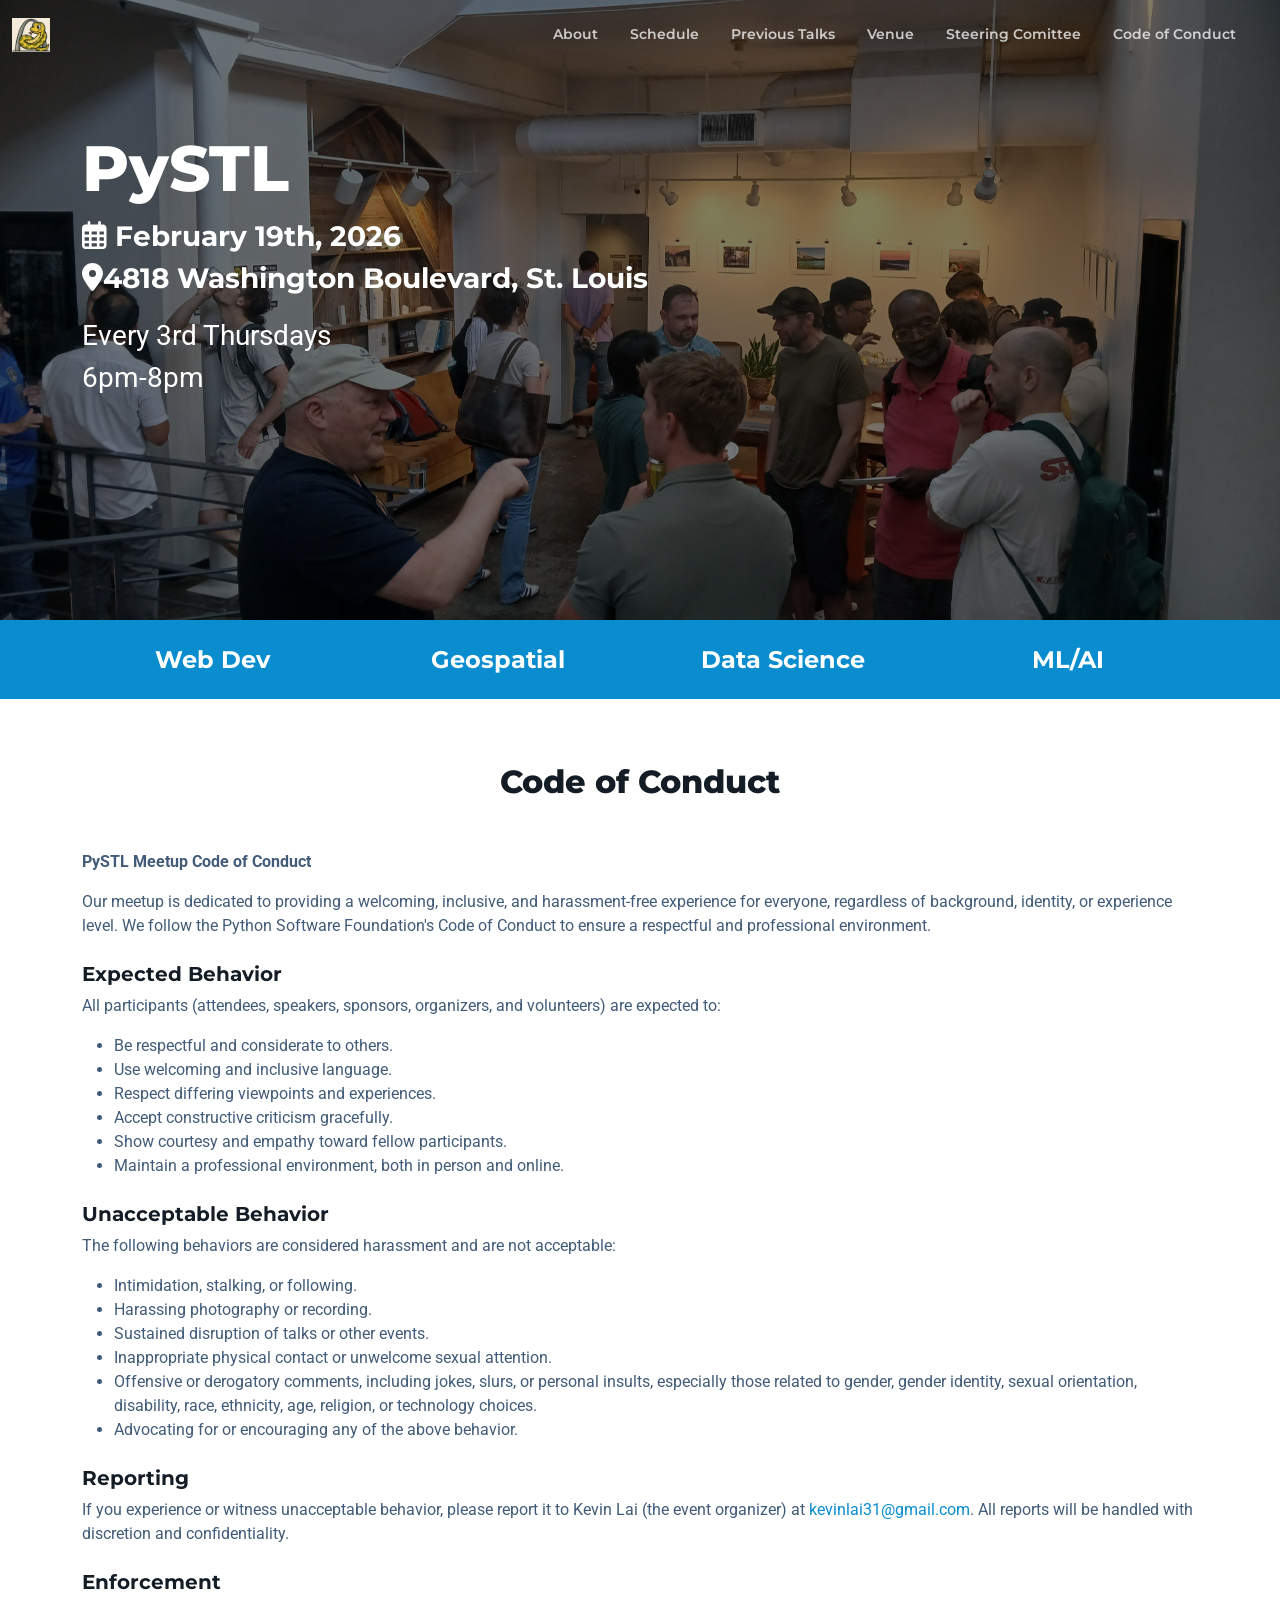
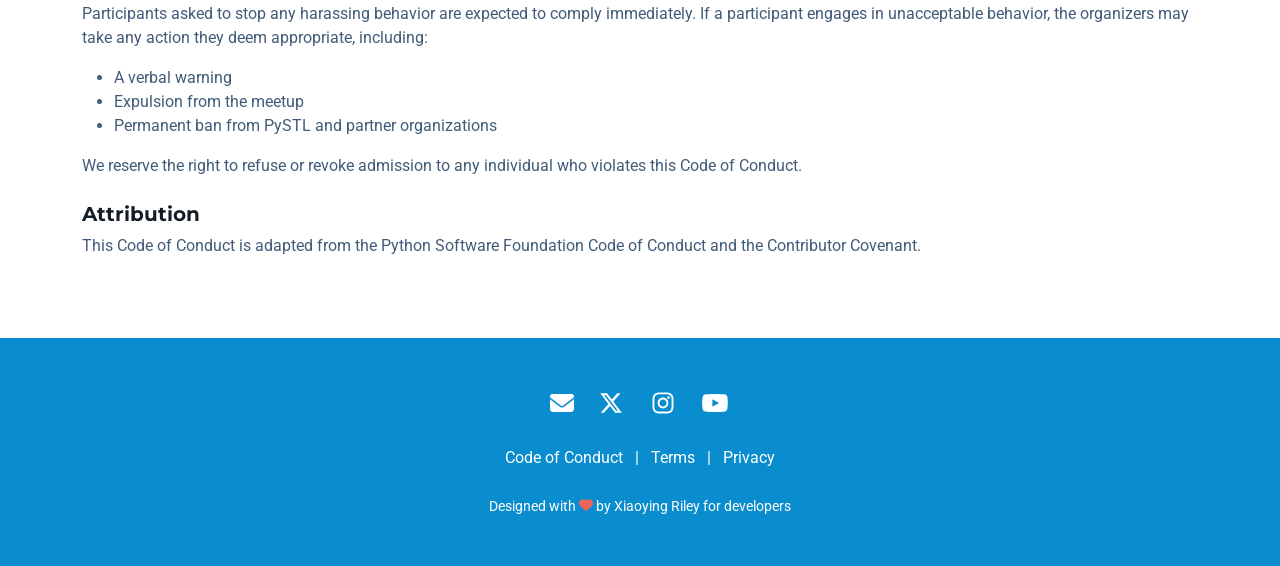
==== commit 08a70457: "update" ====
--- a/code-of-conduct.html
+++ b/code-of-conduct.html
@@ -102,7 +102,7 @@
 		<div class="container">
 			<div class="hero-text-block">
 				<h1 class="hero-heading mb-2">PySTL</h1>
-				<div class="hero-meta mb-3"><i class="far fa-calendar-alt me-2"></i>January 15th, 2026<br /><i
+				<div class="hero-meta mb-3"><i class="far fa-calendar-alt me-2"></i>February 19th, 2026<br /><i
 						class="fas fa-map-marker-alt"></i><a style="color: white;" href="https://www.google.com/maps?q=4818+Washington+Boulevard,+St.+Louis" target="_blank">4818 Washington Boulevard, St. Louis</a></div>
 				<div class="hero-intro mb-4">Every 3rd Thursdays<br>6pm-8pm</div>
 				<!-- <div class="hero-cta"><a class="btn btn-primary btn-lg" href="https://themes.3rdwavemedia.com/bootstrap-templates/startup/devconf-free-bootstrap-4-conference-template-for-tech-conferences-and-events/" target="_blank">Get Tickets</a></div> -->
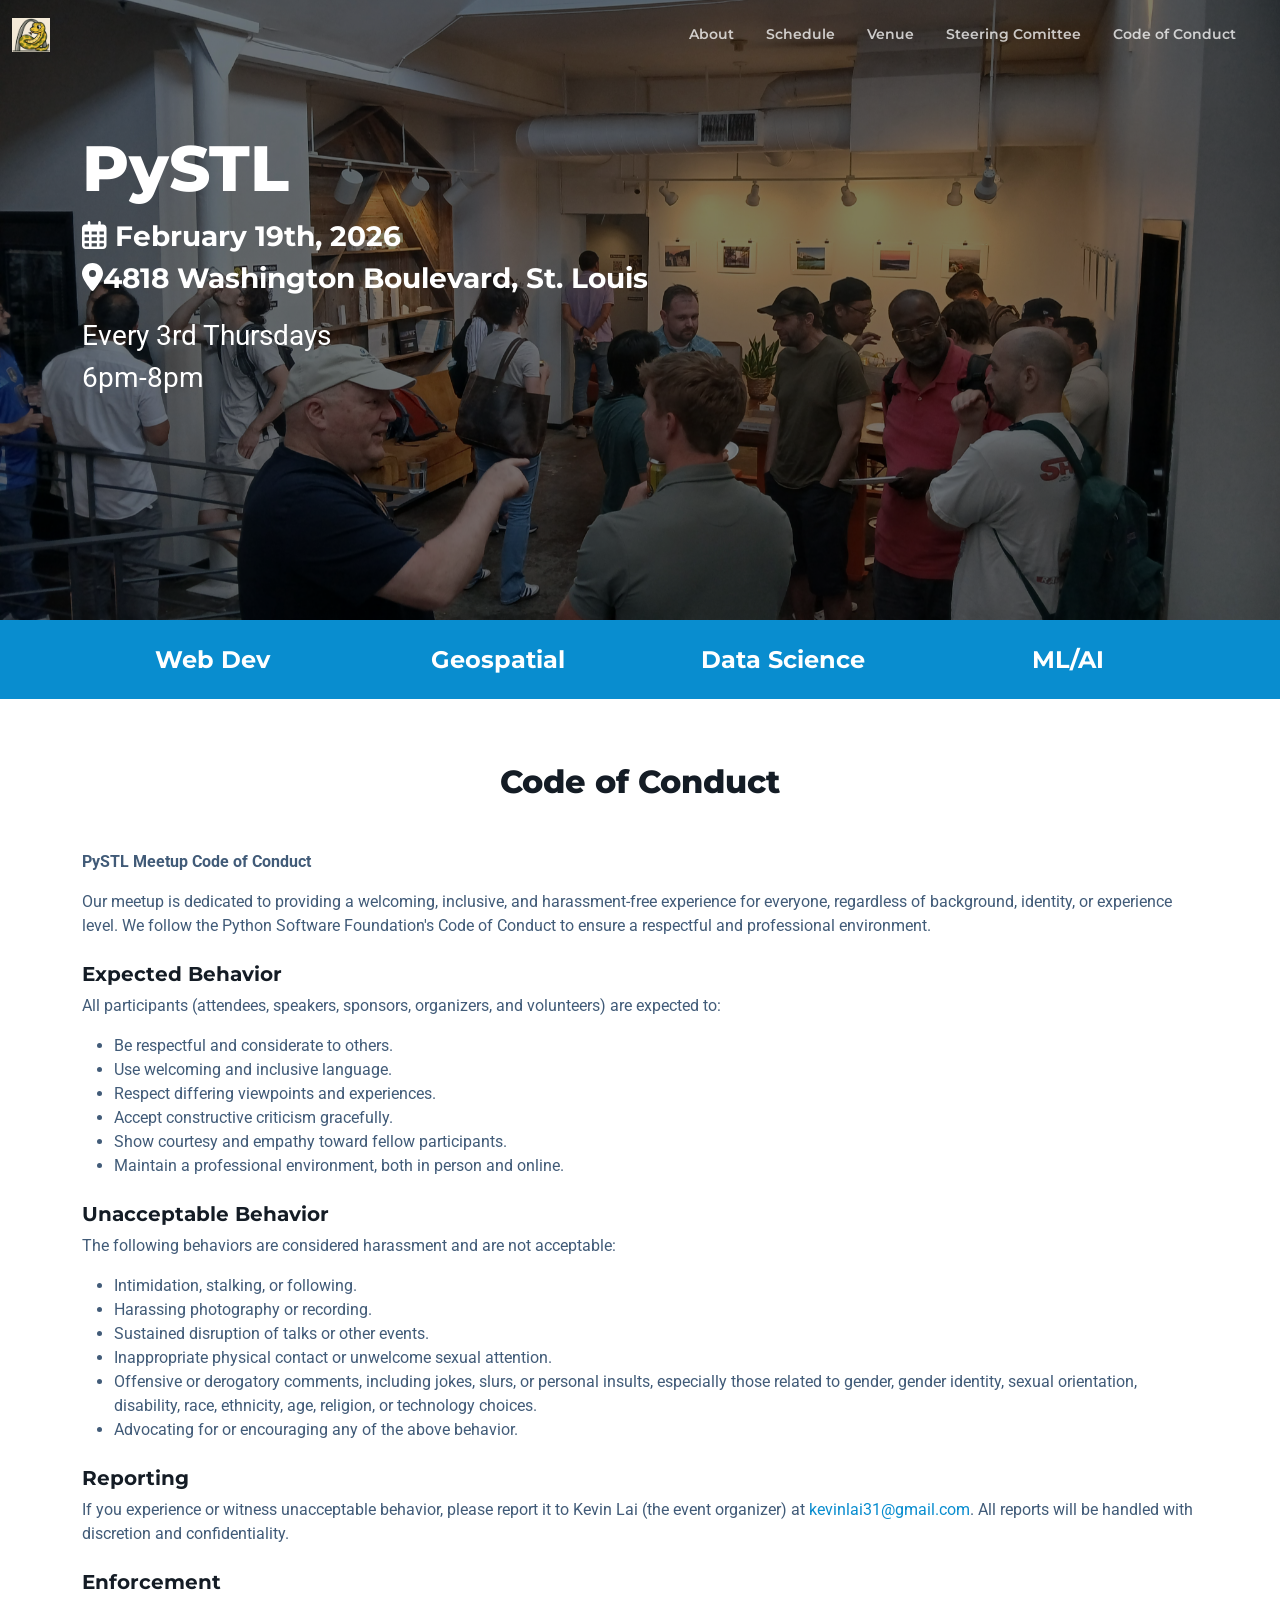
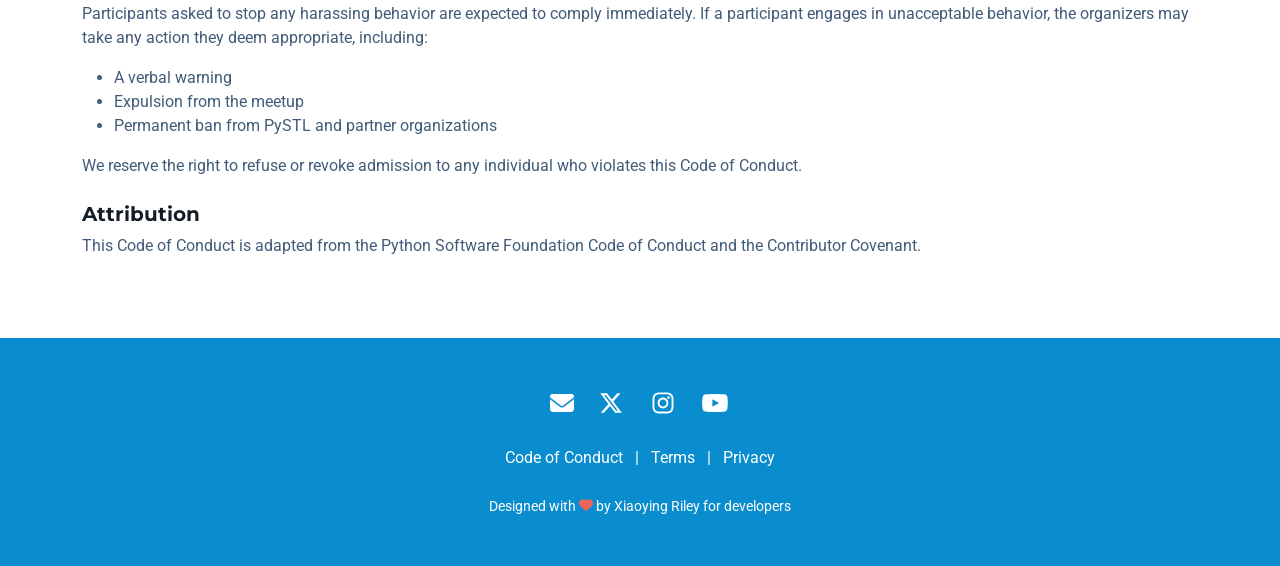
==== commit d502c2ee: "comment out previous talks unitl videos get uploaded" ====
--- a/code-of-conduct.html
+++ b/code-of-conduct.html
@@ -44,7 +44,7 @@
 						<ul class="nav navbar-nav">
 								<li class="nav-item"><a class="nav-link" href=	"./index.html#about-section">About</a></li>
 							<li class="nav-item"><a class="nav-link" href="./index.html#schedule-section">Schedule</a></li>
-							<li class="nav-item"><a class="nav-link" href="./previous-talks.html">Previous Talks</a></li>
+						 <!-- <li class="nav-item"><a class="nav-link" href="./previous-talks.html">Previous Talks</a></li> -->
 							<li class="nav-item"><a class="nav-link" href="./index.html#venue-section">Venue</a></li>
 							<li class="nav-item"><a class="nav-link"
 									href="./index.html#steering-committee-section">Steering Comittee</a></li>
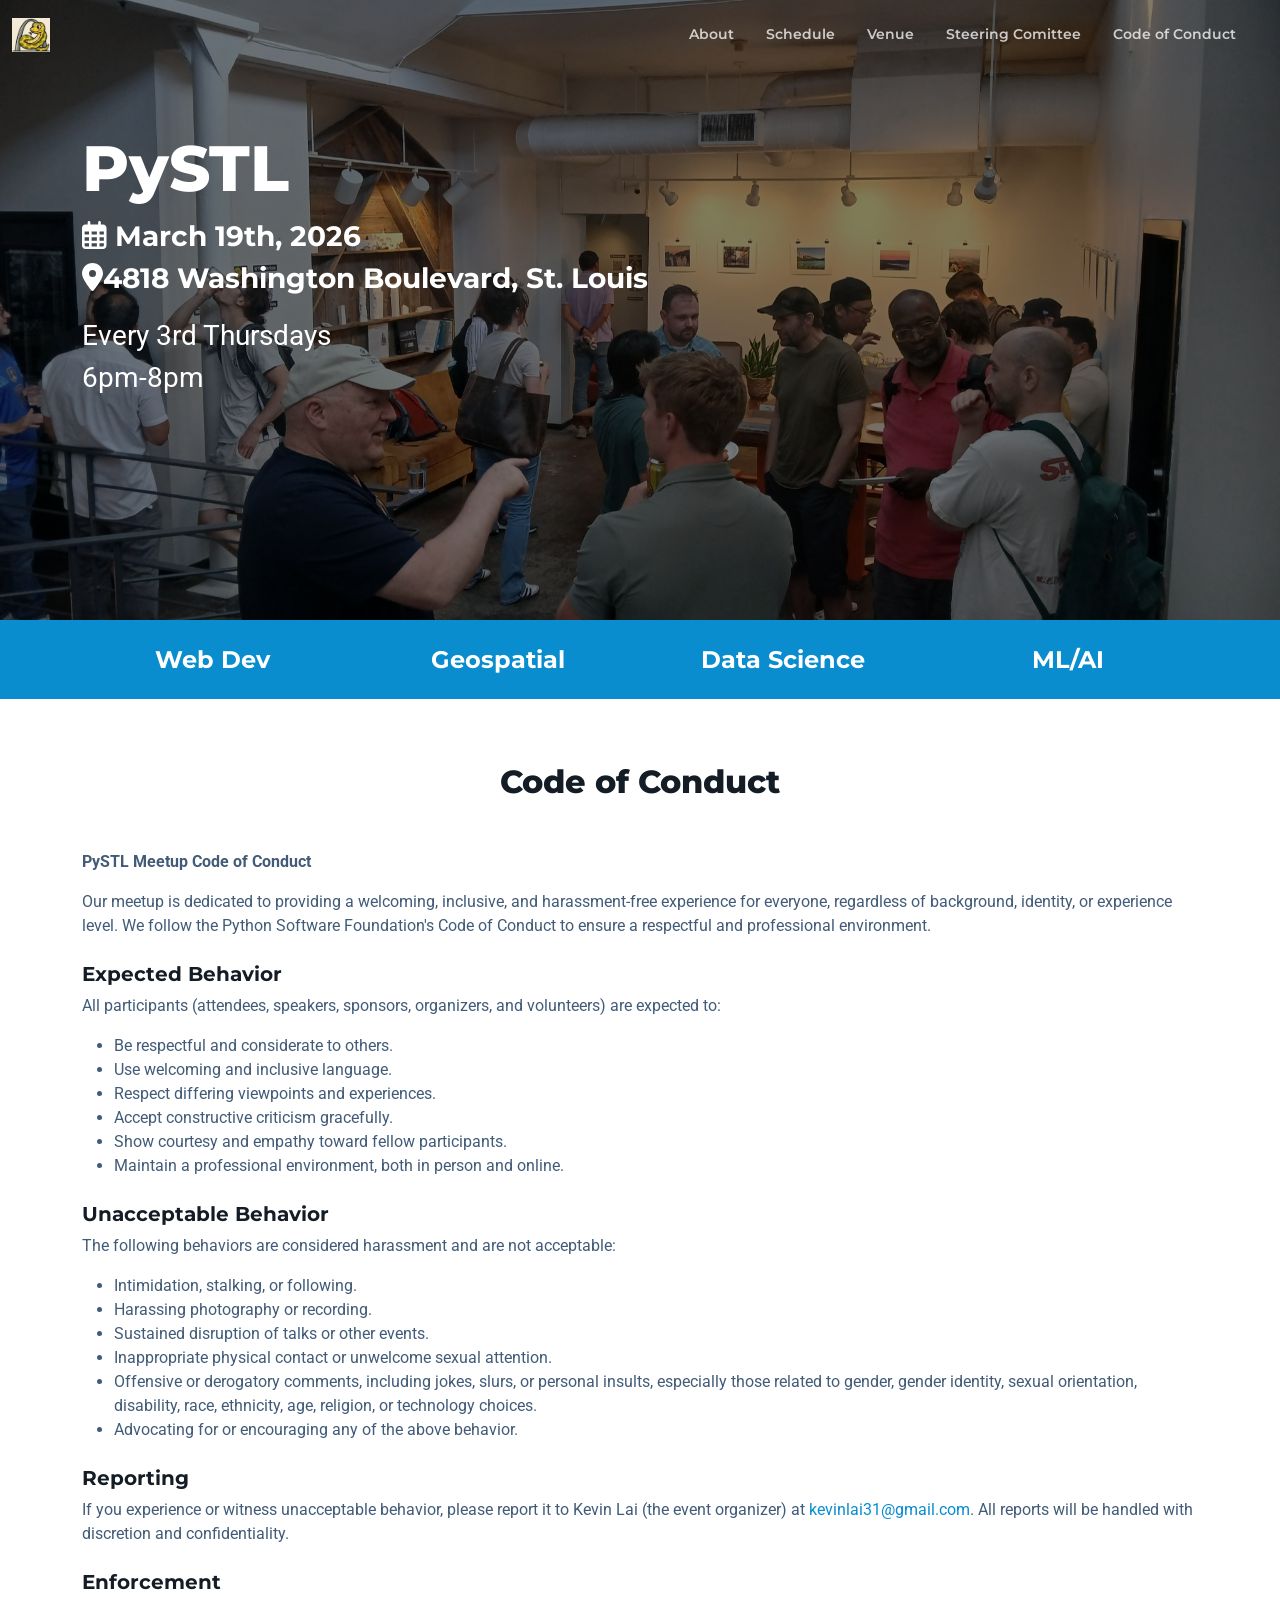
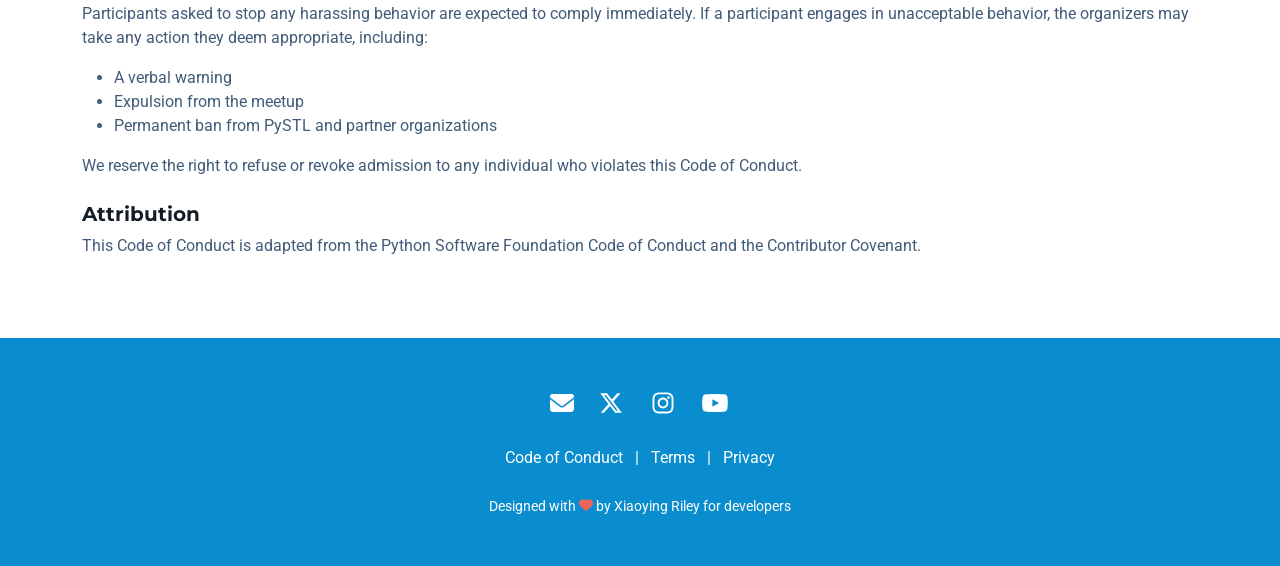
==== commit 4a7fa915: "update site march 08 2026" ====
--- a/code-of-conduct.html
+++ b/code-of-conduct.html
@@ -102,7 +102,7 @@
 		<div class="container">
 			<div class="hero-text-block">
 				<h1 class="hero-heading mb-2">PySTL</h1>
-				<div class="hero-meta mb-3"><i class="far fa-calendar-alt me-2"></i>February 19th, 2026<br /><i
+				<div class="hero-meta mb-3"><i class="far fa-calendar-alt me-2"></i>March 19th, 2026<br /><i
 						class="fas fa-map-marker-alt"></i><a style="color: white;" href="https://www.google.com/maps?q=4818+Washington+Boulevard,+St.+Louis" target="_blank">4818 Washington Boulevard, St. Louis</a></div>
 				<div class="hero-intro mb-4">Every 3rd Thursdays<br>6pm-8pm</div>
 				<!-- <div class="hero-cta"><a class="btn btn-primary btn-lg" href="https://themes.3rdwavemedia.com/bootstrap-templates/startup/devconf-free-bootstrap-4-conference-template-for-tech-conferences-and-events/" target="_blank">Get Tickets</a></div> -->
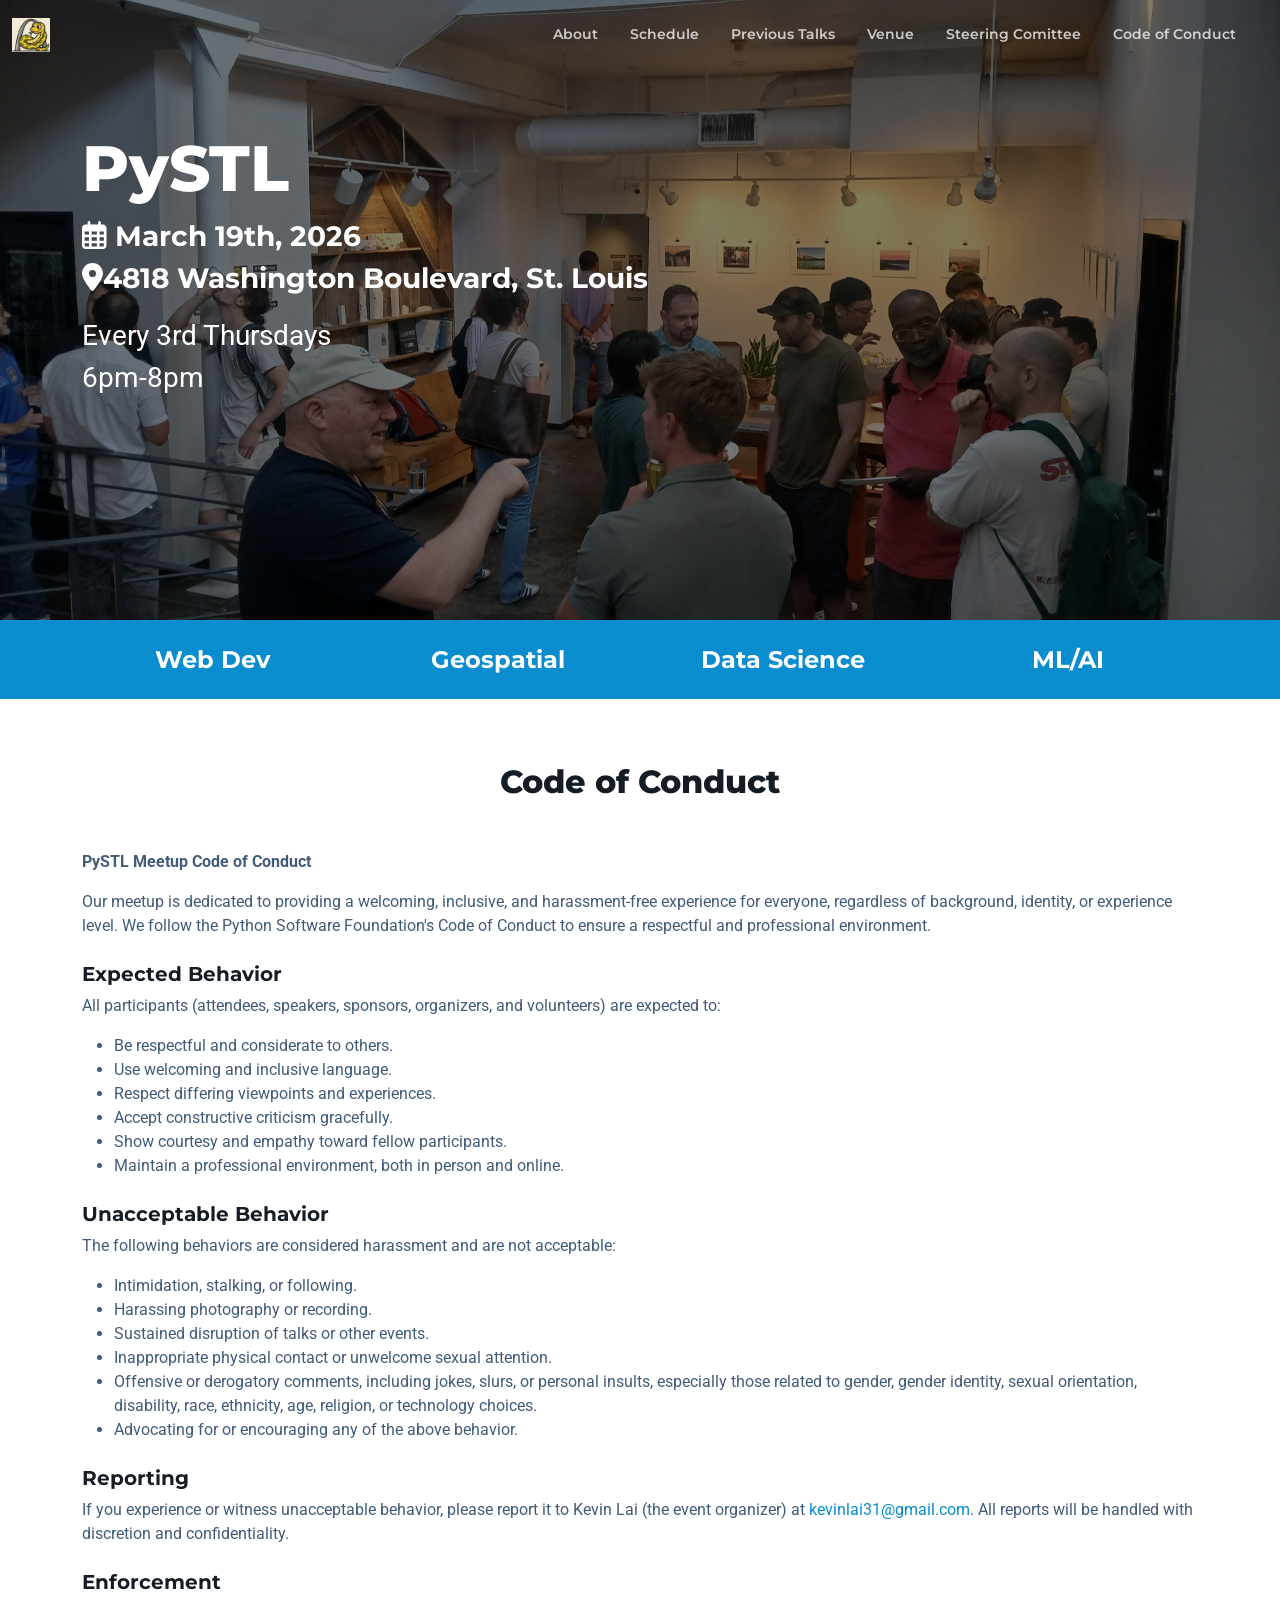
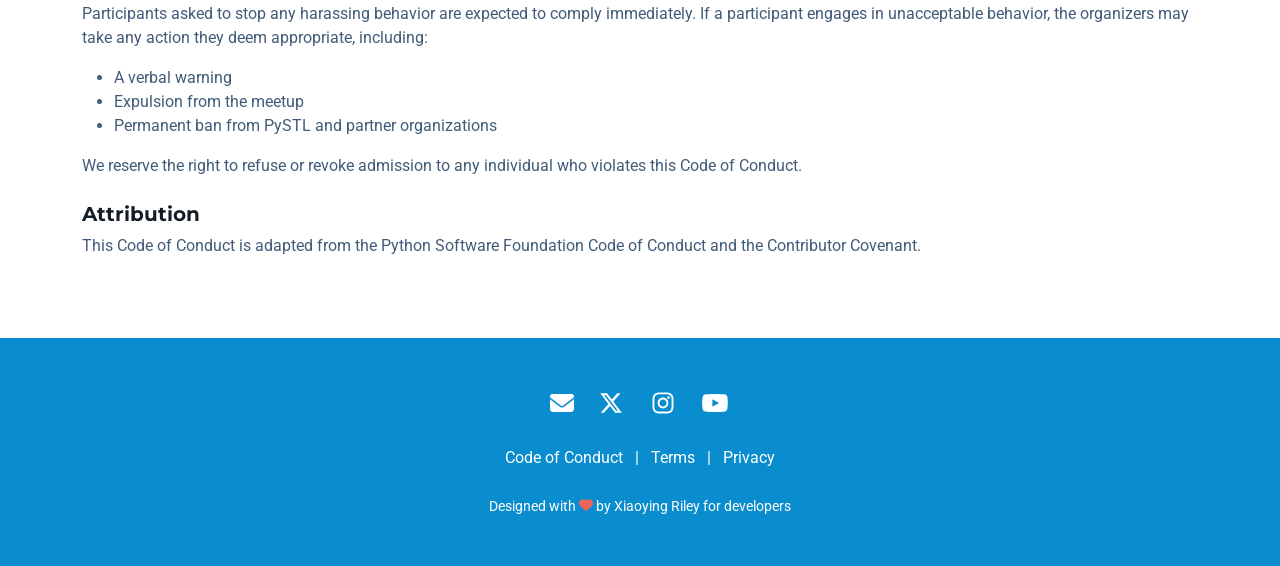
==== commit 6c830b32: "bring back videos" ====
--- a/code-of-conduct.html
+++ b/code-of-conduct.html
@@ -44,7 +44,7 @@
 						<ul class="nav navbar-nav">
 								<li class="nav-item"><a class="nav-link" href=	"./index.html#about-section">About</a></li>
 							<li class="nav-item"><a class="nav-link" href="./index.html#schedule-section">Schedule</a></li>
-						 <!-- <li class="nav-item"><a class="nav-link" href="./previous-talks.html">Previous Talks</a></li> -->
+						 	<li class="nav-item"><a class="nav-link" href="./previous-talks.html">Previous Talks</a></li>
 							<li class="nav-item"><a class="nav-link" href="./index.html#venue-section">Venue</a></li>
 							<li class="nav-item"><a class="nav-link"
 									href="./index.html#steering-committee-section">Steering Comittee</a></li>
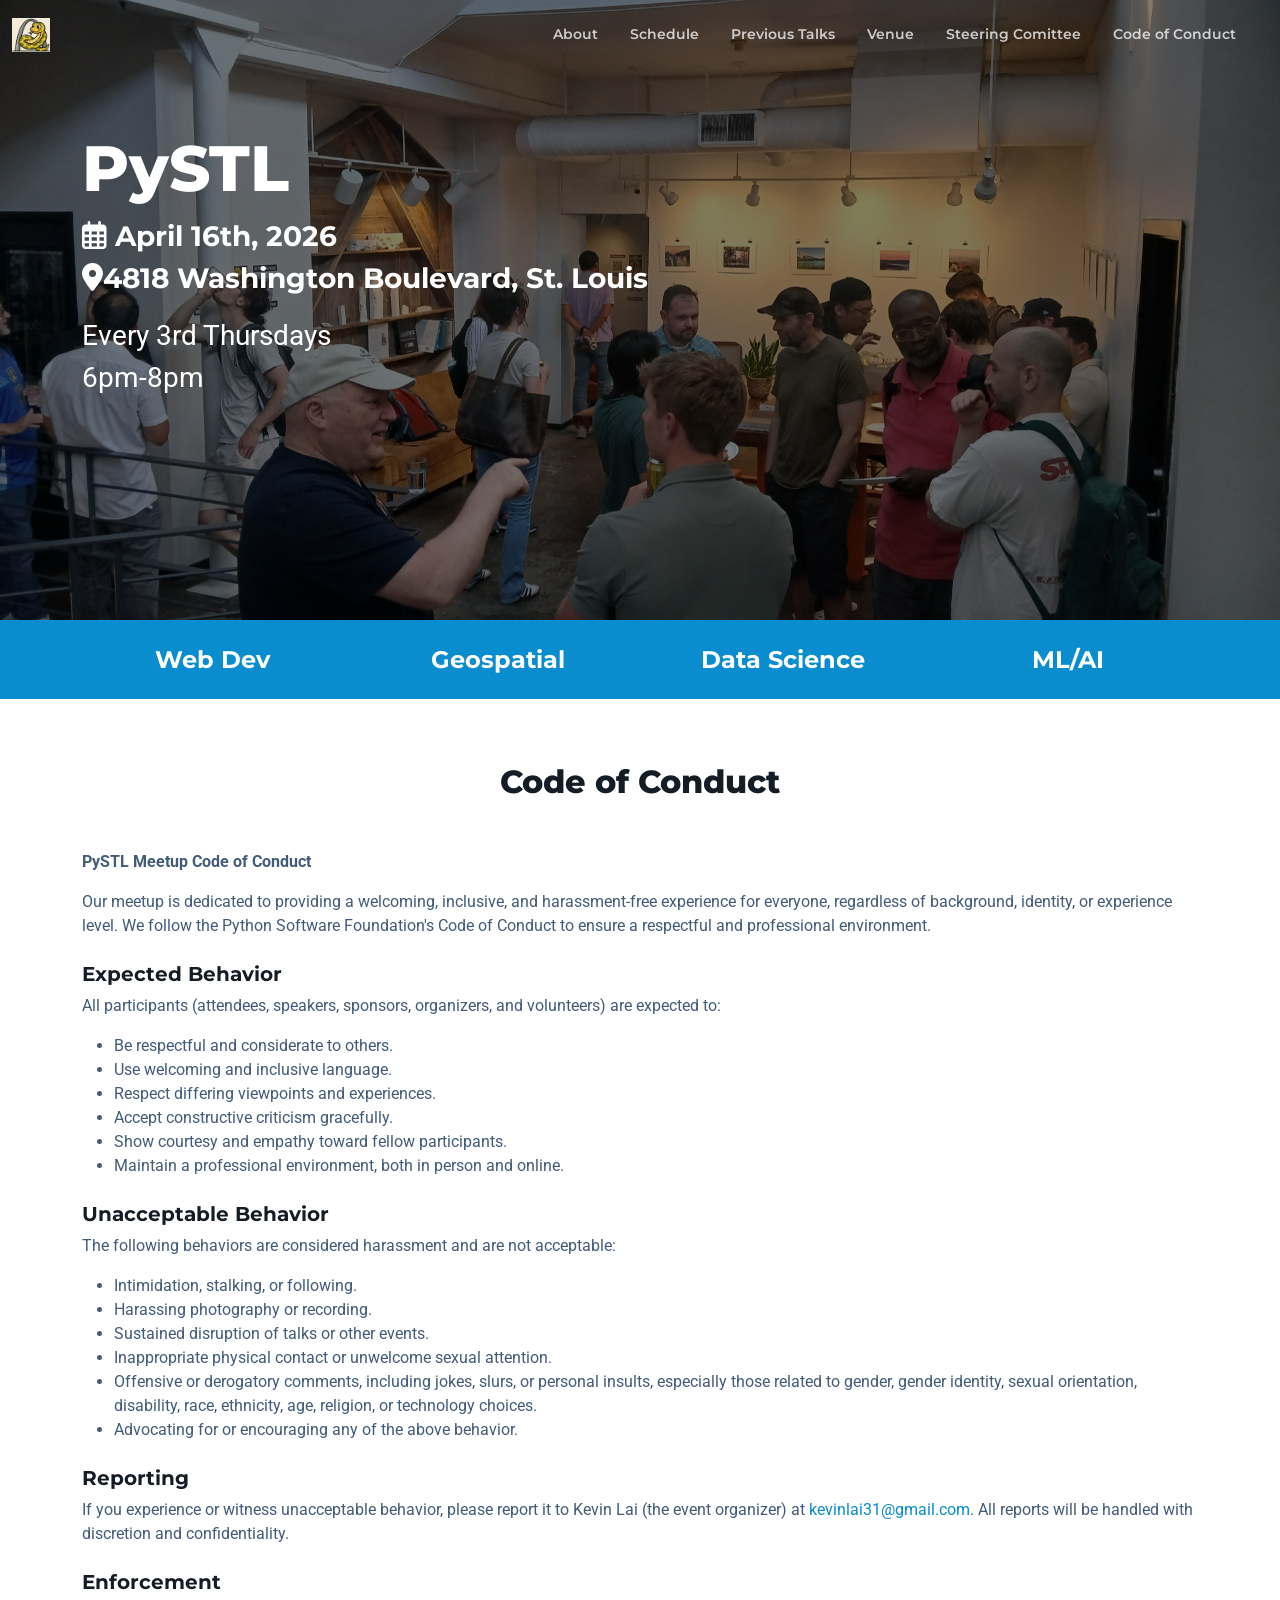
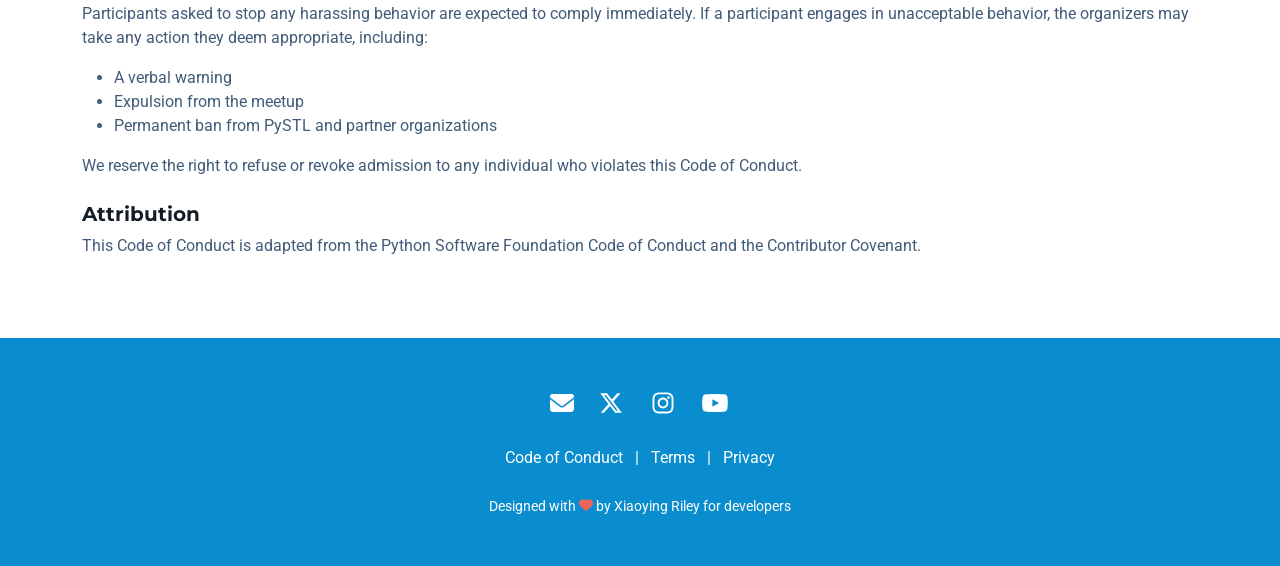
==== commit 81b8986c: "update for april" ====
--- a/code-of-conduct.html
+++ b/code-of-conduct.html
@@ -102,7 +102,7 @@
 		<div class="container">
 			<div class="hero-text-block">
 				<h1 class="hero-heading mb-2">PySTL</h1>
-				<div class="hero-meta mb-3"><i class="far fa-calendar-alt me-2"></i>March 19th, 2026<br /><i
+				<div class="hero-meta mb-3"><i class="far fa-calendar-alt me-2"></i>April 16th, 2026<br /><i
 						class="fas fa-map-marker-alt"></i><a style="color: white;" href="https://www.google.com/maps?q=4818+Washington+Boulevard,+St.+Louis" target="_blank">4818 Washington Boulevard, St. Louis</a></div>
 				<div class="hero-intro mb-4">Every 3rd Thursdays<br>6pm-8pm</div>
 				<!-- <div class="hero-cta"><a class="btn btn-primary btn-lg" href="https://themes.3rdwavemedia.com/bootstrap-templates/startup/devconf-free-bootstrap-4-conference-template-for-tech-conferences-and-events/" target="_blank">Get Tickets</a></div> -->
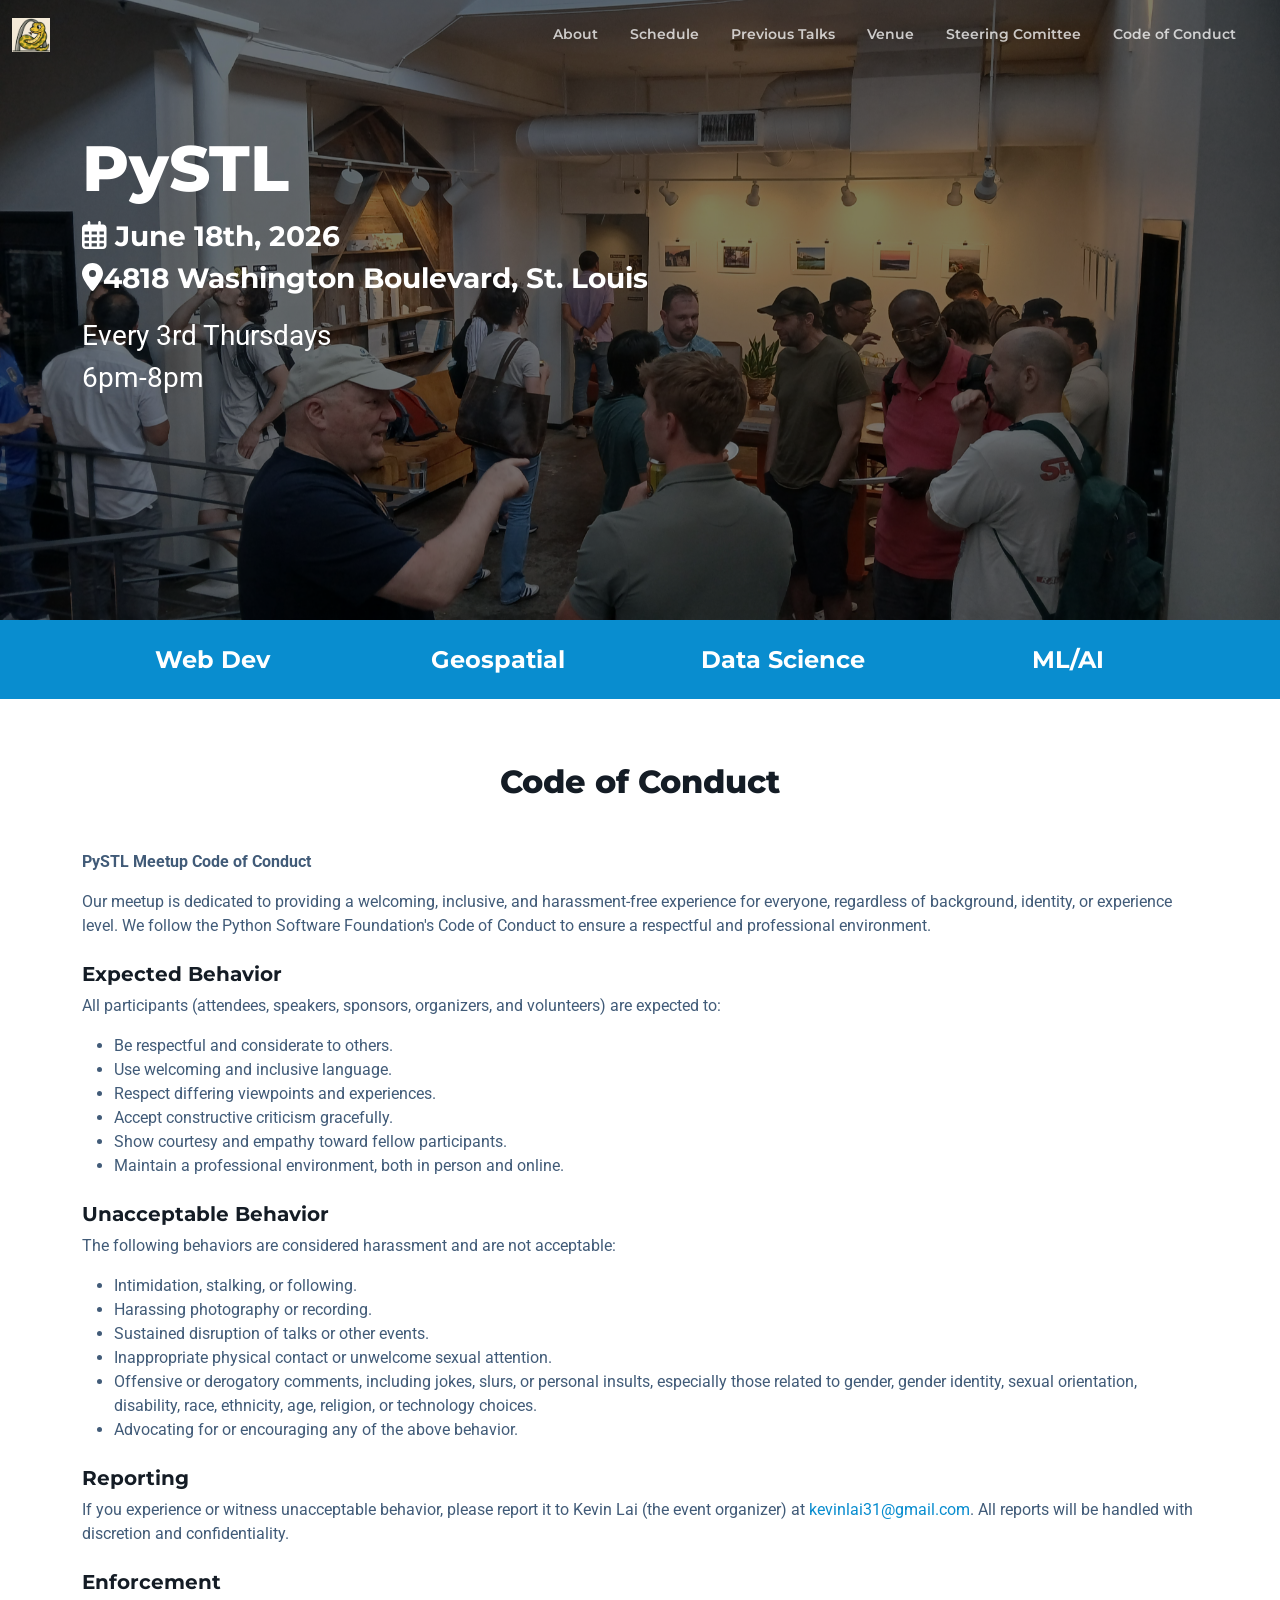
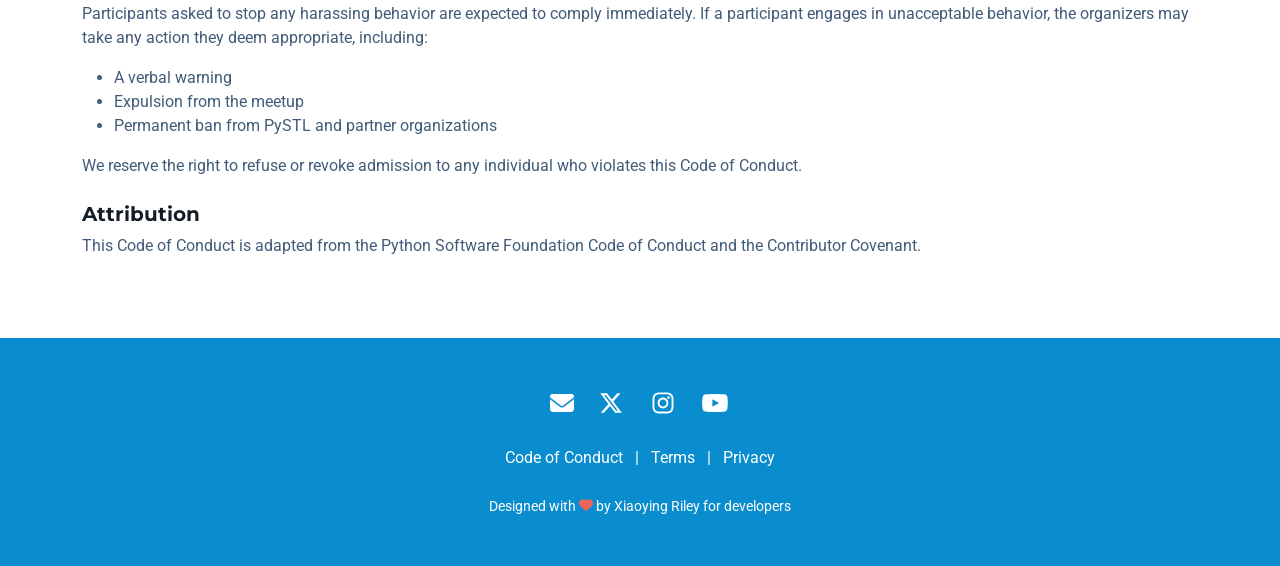
==== commit 3970fbe9: "update" ====
--- a/code-of-conduct.html
+++ b/code-of-conduct.html
@@ -102,8 +102,8 @@
 		<div class="container">
 			<div class="hero-text-block">
 				<h1 class="hero-heading mb-2">PySTL</h1>
-				<div class="hero-meta mb-3"><i class="far fa-calendar-alt me-2"></i>April 16th, 2026<br /><i
-						class="fas fa-map-marker-alt"></i><a style="color: white;" href="https://www.google.com/maps?q=4818+Washington+Boulevard,+St.+Louis" target="_blank">4818 Washington Boulevard, St. Louis</a></div>
+				<div class="hero-meta mb-3"><i class="far fa-calendar-alt me-2"></i>June 18th, 2026<br /><i
+						class="fas fa-map-marker-alt"></i><a style="color: white;" href="https://www.google.com/maps?q=911+Washington+Ave,+St.+Louis" target="_blank">4818 Washington Boulevard, St. Louis</a></div>
 				<div class="hero-intro mb-4">Every 3rd Thursdays<br>6pm-8pm</div>
 				<!-- <div class="hero-cta"><a class="btn btn-primary btn-lg" href="https://themes.3rdwavemedia.com/bootstrap-templates/startup/devconf-free-bootstrap-4-conference-template-for-tech-conferences-and-events/" target="_blank">Get Tickets</a></div> -->
 
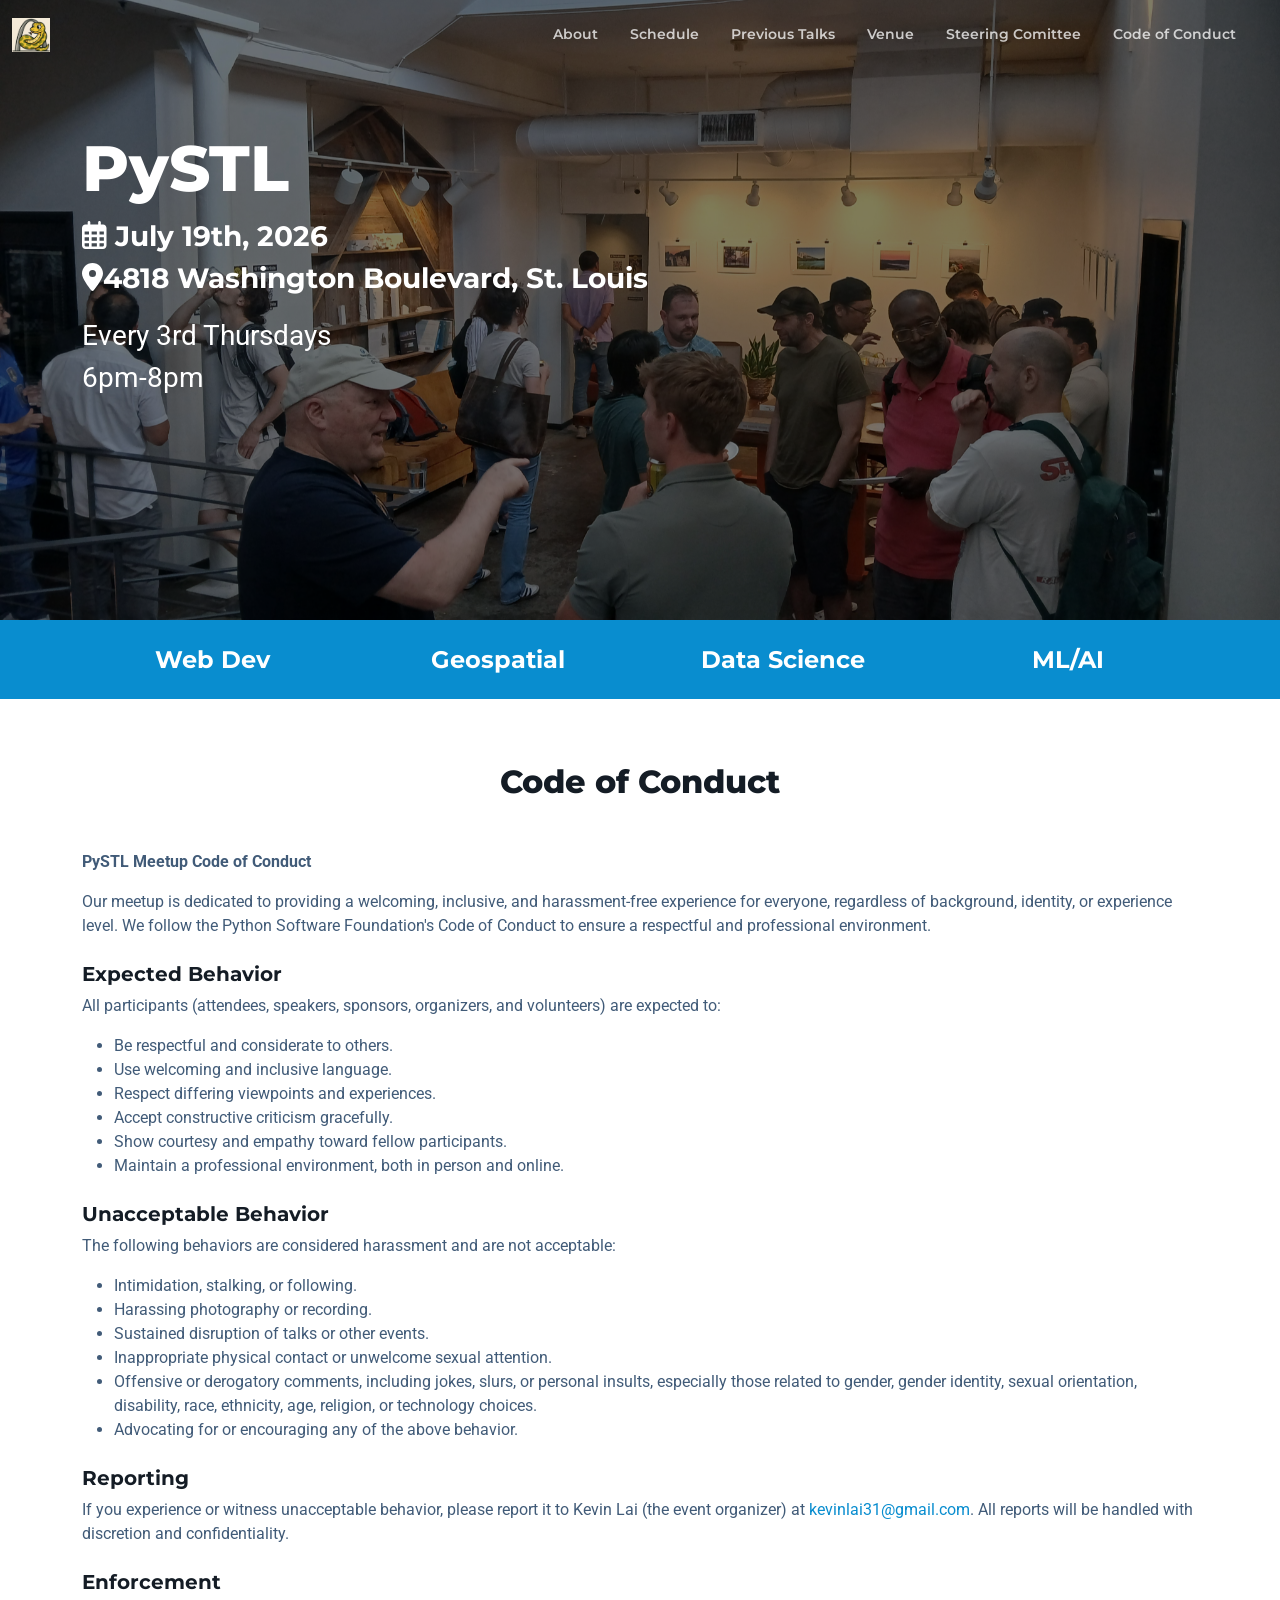
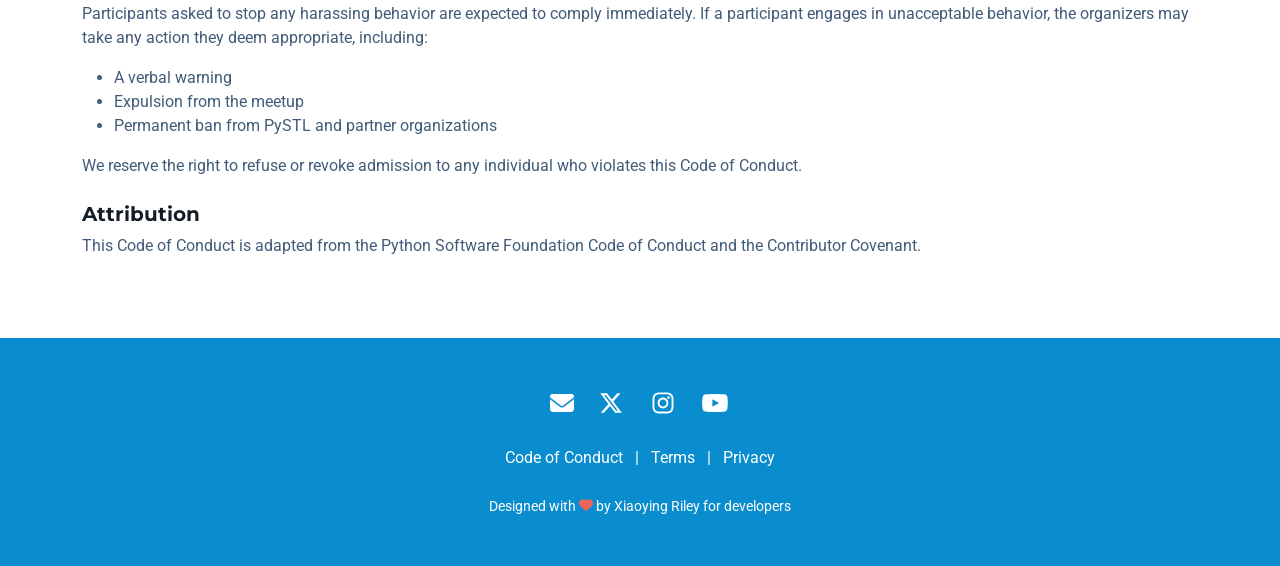
==== commit a687d018: "july talk" ====
--- a/code-of-conduct.html
+++ b/code-of-conduct.html
@@ -102,7 +102,7 @@
 		<div class="container">
 			<div class="hero-text-block">
 				<h1 class="hero-heading mb-2">PySTL</h1>
-				<div class="hero-meta mb-3"><i class="far fa-calendar-alt me-2"></i>June 18th, 2026<br /><i
+				<div class="hero-meta mb-3"><i class="far fa-calendar-alt me-2"></i>July 19th, 2026<br /><i
 						class="fas fa-map-marker-alt"></i><a style="color: white;" href="https://www.google.com/maps?q=911+Washington+Ave,+St.+Louis" target="_blank">4818 Washington Boulevard, St. Louis</a></div>
 				<div class="hero-intro mb-4">Every 3rd Thursdays<br>6pm-8pm</div>
 				<!-- <div class="hero-cta"><a class="btn btn-primary btn-lg" href="https://themes.3rdwavemedia.com/bootstrap-templates/startup/devconf-free-bootstrap-4-conference-template-for-tech-conferences-and-events/" target="_blank">Get Tickets</a></div> -->
